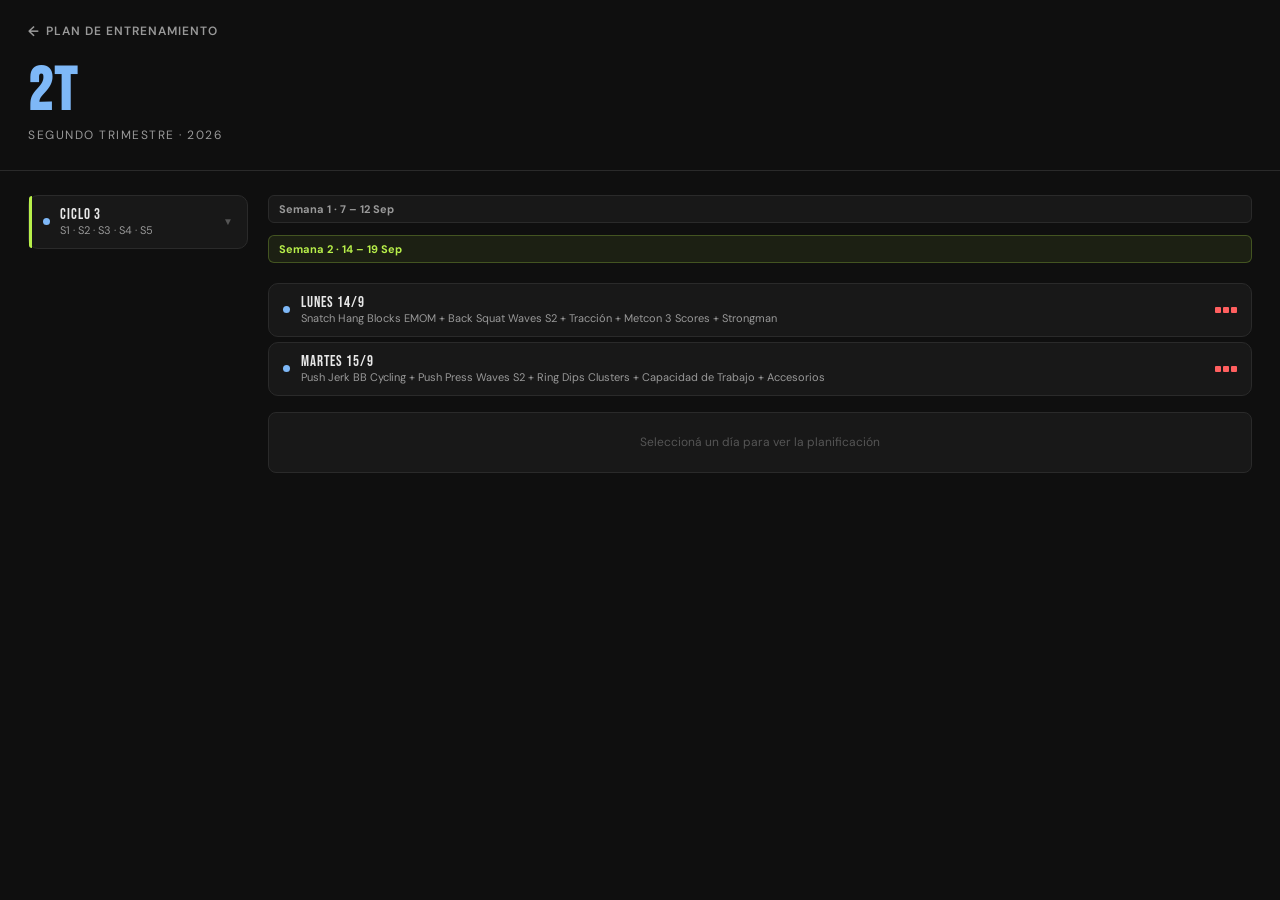
==== 2t.html @ 1996466b "2T C3 S2: Agregar Martes 15/9 — Push Jerk Cycling + Push Press Waves + Ring Dips + Capacidad Co-Auth" ====
<!DOCTYPE html>
<html lang="es">
<head>
<meta charset="UTF-8">
<meta name="viewport" content="width=device-width, initial-scale=1.0, viewport-fit=cover">
<title>2T · Plan de Entrenamiento</title>
<meta name="apple-mobile-web-app-capable" content="yes">
<meta name="apple-mobile-web-app-status-bar-style" content="black-translucent">
<meta name="theme-color" content="#0f0f0f">
<link href="https://fonts.googleapis.com/css2?family=Bebas+Neue&family=DM+Sans:ital,wght@0,300;0,400;0,500;0,600;0,700;1,300&display=swap" rel="stylesheet">
<link rel="stylesheet" href="2t.css">
</head>
<body>

<div class="top-bar">
  <a href="index.html" class="back-btn"><span>←</span> Plan de entrenamiento</a>
</div>

<div class="header">
  <h1>2T</h1>
  <p class="subtitle">Segundo Trimestre · 2026</p>
</div>

<div class="bwp-wrap">
  <div class="bwp-grid">
    <aside class="bwp-sidebar-aside">
      <div id="bwp-mes-list"></div>
    </aside>
    <div>
      <div id="bwp-sem-header" style="display:none; margin-bottom:12px;">
        <div id="bwp-sem-btns" style="display:flex; gap:8px; margin-bottom:16px; flex-wrap:wrap;"></div>
        <div id="bwp-day-btns" style="display:flex; flex-direction:column; gap:5px; margin-bottom:16px;"></div>
        <div id="bwp-day-placeholder" class="bwp-day-placeholder" style="display:block;">Seleccioná un día para ver la planificación</div>
        <div id="bwp-day-content"></div>
      </div>
    </div>
  </div>
</div>

<!-- ═══════════════════════════════════════════════
     SEMANA 1 · 7–11 Julio
     ═══════════════════════════════════════════════ -->

<template id="t-c1s1mar-content">
<div class="plan-header">
  <div class="plan-day-label" style="color:var(--blue)">Martes 7 de Julio · Semana 1</div>
  <div class="plan-title">Jerk · Strict Press · Fuerza Gimnástica · Estructura</div>
  <div class="plan-tags">
    <span class="tag tag-oly">Olímpico</span>
    <span class="tag tag-skills">Gimnástica</span>
    <span class="tag tag-pump">Estructura</span>
  </div>
</div>

<details class="block">
  <summary><span class="block-icon">🔥</span><div><div class="block-title">Calentamiento</div><div class="block-subtitle">Pliometría + 3 Rondas</div></div><span class="block-chevron">▼</span></summary>
  <div class="block-body">
    <div class="sub-label">Pliometría</div>
    <div class="ex-group">
      <div class="ex-item"><div class="ex-bullet"></div><span class="ex-name">Plyo Push-ups a discos (empuje explosivo aterrizando sobre discos)</span><span class="ex-detail">4 series × 4 reps</span></div>
      <div class="ex-item"><div class="ex-bullet"></div><span class="ex-name">Side Slams con medball</span><span class="ex-detail">4 series × 4/4</span></div>
    </div>
    <div class="sub-label">3 Rondas</div>
    <div class="ex-group">
      <div class="ex-item"><div class="ex-bullet"></div><span class="ex-name">Pike Push-ups</span><span class="ex-detail">10 reps</span></div>
      <div class="ex-item"><div class="ex-bullet"></div><span class="ex-name">Hollow Rocks</span><span class="ex-detail">10 reps</span></div>
      <div class="ex-item"><div class="ex-bullet"></div><span class="ex-name">Banded Pull-aparts</span><span class="ex-detail">10 reps</span></div>
      <div class="ex-item"><div class="ex-bullet"></div><span class="ex-name">Tall Jerks + Jerk Dip + Jerk Drive + Push Jerk (1'' pausa recepción)</span><span class="ex-detail">5+5+5+5 · barra vacía</span></div>
    </div>
  </div>
</details>

<details class="skill-block">
  <summary><span class="block-icon">🏋️</span><div><div class="block-title">Fuerza Olímpica · Jerk</div><div class="block-subtitle">6×2 TNG desde rack hasta 70%</div></div><span class="block-chevron">▼</span></summary>
  <div class="block-body">
    <div class="wod-body">
      <strong>Trabajo:</strong> 6 series × 2 reps Touch and Go desde rack, subiendo hasta el 70% 1RM.<br>
      <strong>Nota:</strong> Busca buena recepción (técnica) después de tirar el primero.
    </div>
  </div>
</details>

<details class="block">
  <summary><span class="block-icon">💪</span><div><div class="block-title">Strict Press · Descarga</div><div class="block-subtitle">5@40% · 5@50% · 5@60% · Tempo [2-1-X-1]</div></div><span class="block-chevron">▼</span></summary>
  <div class="block-body">
    <div class="complex-wrap">
      <div class="complex-list">
        <div class="c-item"><span class="c-item-name">5 reps</span><span class="c-item-reps">40%</span></div>
        <div class="c-item"><span class="c-item-name">5 reps</span><span class="c-item-reps">50%</span></div>
        <div class="c-item"><span class="c-item-name">5 reps</span><span class="c-item-reps">60%</span></div>
      </div>
    </div>
    <div class="ex-note">Tempo [2-1-X-1]: pausa de 1'' en clavículas.</div>
  </div>
</details>

<details class="block">
  <summary><span class="block-icon">🤸</span><div><div class="block-title">Fuerza Gimnástica</div><div class="block-subtitle">EMOM 10' · SHSPU + Strict C2B</div></div><span class="block-chevron">▼</span></summary>
  <div class="block-body">
    <div class="ex-group">
      <div class="ex-item"><div class="ex-bullet"></div><span class="ex-name">Minuto Impar — Strict Handstand Push-ups</span><span class="ex-detail">5–8 reps</span></div>
      <div class="ex-item"><div class="ex-bullet"></div><span class="ex-name">Minuto Par — Strict Chest to Bar (o Dominadas estrictas)</span><span class="ex-detail">5–8 reps</span></div>
    </div>
    <div class="ex-note">No buscar el fallo. Dejar siempre 2 reps en el tanque.</div>
  </div>
</details>

<details class="pump-block">
  <summary><span class="block-icon">🏗️</span><div><div class="block-title">Estructura</div><div class="block-subtitle">4 Rondas por calidad</div></div><span class="block-chevron">▼</span></summary>
  <div class="block-body">
    <div class="ex-group">
      <div class="ex-item"><div class="ex-bullet"></div><span class="ex-name">Bulgarian Split Squats</span><span class="ex-detail">12/12 · RIR 2–3</span></div>
      <div class="ex-item"><div class="ex-bullet"></div><span class="ex-name">Lateral Raises (vuelos laterales, DB livianos)</span><span class="ex-detail">15 reps</span></div>
      <div class="ex-item"><div class="ex-bullet"></div><span class="ex-name">Bench Press</span><span class="ex-detail">12 reps · RIR 2–3</span></div>
    </div>
  </div>
</details>
</template>

<template id="t-c1s1mie-content">
<div class="plan-header">
  <div class="plan-day-label" style="color:var(--blue)">Miércoles 8 de Julio · Semana 1</div>
  <div class="plan-title">Squat Clean · Práctica Gimnástica · Metcon 16'</div>
  <div class="plan-tags">
    <span class="tag tag-oly">Olímpico</span>
    <span class="tag tag-skills">Gimnástica</span>
    <span class="tag tag-bwp">WOD</span>
  </div>
</div>

<details class="block">
  <summary><span class="block-icon">🔥</span><div><div class="block-title">Calentamiento</div><div class="block-subtitle">Broad Jumps + 3 Rondas</div></div><span class="block-chevron">▼</span></summary>
  <div class="block-body">
    <div class="sub-label">Pliometría</div>
    <div class="ex-group">
      <div class="ex-item"><div class="ex-bullet"></div><span class="ex-name">Broad Jump to Box Jump (salto en largo → salto a cajón medio/alto)</span><span class="ex-detail">4 series × 3 reps</span></div>
    </div>
    <div class="sub-label">3 Rondas</div>
    <div class="ex-group">
      <div class="ex-item"><div class="ex-bullet"></div><span class="ex-name">Good Mornings con barra</span><span class="ex-detail">10 reps</span></div>
      <div class="ex-item"><div class="ex-bullet"></div><span class="ex-name">Sorenson Hold con disco</span><span class="ex-detail">30''</span></div>
      <div class="ex-item"><div class="ex-bullet"></div><span class="ex-name">Kip Swings en barra</span><span class="ex-detail">10 reps</span></div>
      <div class="ex-item"><div class="ex-bullet"></div><span class="ex-name">Bear Crawl</span><span class="ex-detail">10m</span></div>
      <div class="ex-item"><div class="ex-bullet"></div><span class="ex-name">Muscle Cleans + Hang Power Clean + Front Squat (antes del OLY)</span><span class="ex-detail">5+5+5 · rápidos</span></div>
    </div>
  </div>
</details>

<details class="skill-block">
  <summary><span class="block-icon">🤸</span><div><div class="block-title">Práctica Gimnástica</div><div class="block-subtitle">15 Minutos Libre · HSW / Muscle Ups / C2B</div></div><span class="block-chevron">▼</span></summary>
  <div class="block-body">
    <div class="ex-group">
      <div class="ex-item"><div class="ex-bullet"></div><span class="ex-name">Handstand Walk (con obstáculos, rampa o escalera de discos)</span><span class="ex-detail">3×10m</span></div>
      <div class="ex-item"><div class="ex-bullet"></div><span class="ex-name">Ring Muscle Ups + Toes to Ring + Ring MU</span><span class="ex-detail">3×(5+10+3)</span></div>
      <div class="ex-item"><div class="ex-bullet"></div><span class="ex-name">Bar Muscle Ups + Pull Overs + BMU</span><span class="ex-detail">3×(5+3+3) · alternativa</span></div>
      <div class="ex-item"><div class="ex-bullet"></div><span class="ex-name">Chest to Bar + Toes to Bar + C2B</span><span class="ex-detail">3×(5+10+3) · alternativa</span></div>
    </div>
  </div>
</details>

<details class="skill-block">
  <summary><span class="block-icon">🏋️</span><div><div class="block-title">Fuerza Olímpica · Squat Clean</div><div class="block-subtitle">4×2 Drop and Go hasta 70%</div></div><span class="block-chevron">▼</span></summary>
  <div class="block-body">
    <div class="wod-body">
      <strong>Trabajo:</strong> 4 series × 2 reps drop and go, subiendo hasta el 70% 1RM.<br>
      <strong>Nota:</strong> Foco en el rebote en el fondo de la sentadilla y codos rápidos abajo de la barra.
    </div>
  </div>
</details>

<details class="block">
  <summary><span class="block-icon">💪</span><div><div class="block-title">Fuerza Básica · Superserie</div><div class="block-subtitle">4 Rondas · Curl Nórdicos + Single Leg Deadlift</div></div><span class="block-chevron">▼</span></summary>
  <div class="block-body">
    <div class="ex-group">
      <div class="ex-item"><div class="ex-bullet"></div><span class="ex-name">Curl Nórdicos (excéntrica súper controlada, banda de ayuda opcional)</span><span class="ex-detail">4–6 reps</span></div>
      <div class="ex-item"><div class="ex-bullet"></div><span class="ex-name">Single Leg Deadlift con KBs</span><span class="ex-detail">8/8</span></div>
    </div>
    <div class="ex-note">Descansamos del Deadlift; hay bastante cadena posterior en el WOD.</div>
  </div>
</details>

<details class="wod-block" open>
  <summary><span class="block-icon">🏃</span><div><div class="block-title">Metcon</div><div class="block-subtitle">AMRAP 16' · RPE 7</div></div><span class="block-chevron">▼</span></summary>
  <div class="wod-body">
    <strong>AMRAP 16 Minutos (RPE 7):</strong><br>
    — 400m Run<br>
    — 15 Sandbag Cleans (50/30 kg · o 8 reps con 70/50)<br>
    — 30m Sandbag Carry<br>
    — 20 Toes to Bar<br><br>
    <strong>Nota:</strong> Ritmo sostenido. No deberías necesitar cortes muy prolongados a la intensidad adecuada.
  </div>
</details>
</template>

<template id="t-c1s1jue-content">
<div class="plan-header">
  <div class="plan-day-label" style="color:var(--blue)">Jueves 9 de Julio · Semana 1</div>
  <div class="plan-title">Descanso Total</div>
  <div class="plan-tags">
    <span class="tag" style="background:rgba(245,200,66,.12);color:var(--yellow)">Día de la Independencia 🇦🇷</span>
  </div>
</div>
<div class="note-box note-warn">
  <strong>🇦🇷 Feliz Día de la Independencia Argentina</strong><br><br>
  Descanso total. Si tenés energía podés ir a trotar en Zona 2 unos 30–40 minutos después del locro.<br><br>
  <strong>Consejo del coach:</strong> Descansá, porque se viene fuerte.
</div>
</template>

<template id="t-c1s1vie-content">
<div class="plan-header">
  <div class="plan-day-label" style="color:var(--blue)">Viernes 10 de Julio · Semana 1</div>
  <div class="plan-title">Snatch Complex · Front Squat · Fuerza Gimnástica · 2 Metcons</div>
  <div class="plan-tags">
    <span class="tag tag-oly">Olímpico</span>
    <span class="tag tag-skills">Gimnástica</span>
    <span class="tag tag-bwp">WOD</span>
  </div>
</div>

<details class="block">
  <summary><span class="block-icon">🔥</span><div><div class="block-title">Calentamiento</div><div class="block-subtitle">Lateral Hurdle Hops + 3 Rondas + Activación Oly</div></div><span class="block-chevron">▼</span></summary>
  <div class="block-body">
    <div class="sub-label">Pliometría</div>
    <div class="ex-group">
      <div class="ex-item"><div class="ex-bullet"></div><span class="ex-name">Lateral Hurdle Hops (saltos laterales sobre valla altura rodilla)</span><span class="ex-detail">4 series × 10 reps</span></div>
    </div>
    <div class="sub-label">3 Rondas</div>
    <div class="ex-group">
      <div class="ex-item"><div class="ex-bullet"></div><span class="ex-name">Front Squats barra vacía (pausa abajo)</span><span class="ex-detail">10 reps</span></div>
      <div class="ex-item"><div class="ex-bullet"></div><span class="ex-name">V-Ups desde hollow</span><span class="ex-detail">10 reps</span></div>
      <div class="ex-item"><div class="ex-bullet"></div><span class="ex-name">Scapular Push-ups</span><span class="ex-detail">10 reps</span></div>
      <div class="ex-item"><div class="ex-bullet"></div><span class="ex-name">Toes to Bar Estrictos</span><span class="ex-detail">8 reps</span></div>
      <div class="ex-item"><div class="ex-bullet"></div><span class="ex-name">GHD Back Extension</span><span class="ex-detail">10 reps</span></div>
    </div>
    <div class="sub-label">Activación Olímpica (×3)</div>
    <div class="ex-group">
      <div class="ex-item"><div class="ex-bullet"></div><span class="ex-name">Snatch High Pulls + Snatch Balance + OHS + Snatch</span><span class="ex-detail">5+5+5+5</span></div>
    </div>
  </div>
</details>

<details class="skill-block">
  <summary><span class="block-icon">🏋️</span><div><div class="block-title">Fuerza Olímpica · Snatch Complex</div><div class="block-subtitle">5×(1 HPS + 1 OHS) hasta 70% Snatch</div></div><span class="block-chevron">▼</span></summary>
  <div class="block-body">
    <div class="wod-body">
      <strong>Trabajo:</strong> 5 series × (1 Hang Power Snatch + 1 Overhead Squat), subiendo hasta el 70% 1RM de Snatch.
    </div>
  </div>
</details>

<details class="block">
  <summary><span class="block-icon">💪</span><div><div class="block-title">Front Squat · Descarga</div><div class="block-subtitle">5@40% · 5@50% · 5@60% · Tempo [2-1-X-1]</div></div><span class="block-chevron">▼</span></summary>
  <div class="block-body">
    <div class="complex-wrap">
      <div class="complex-list">
        <div class="c-item"><span class="c-item-name">5 reps</span><span class="c-item-reps">40%</span></div>
        <div class="c-item"><span class="c-item-name">5 reps</span><span class="c-item-reps">50%</span></div>
        <div class="c-item"><span class="c-item-name">5 reps</span><span class="c-item-reps">60%</span></div>
      </div>
    </div>
    <div class="ex-note">Tempo [2-1-X-1]: pausa de 1'', subir rápido.</div>
  </div>
</details>

<details class="skill-block">
  <summary><span class="block-icon">🤸</span><div><div class="block-title">Fuerza Gimnástica Mixta</div><div class="block-subtitle">4 Rondas · Pistols + WFHSPU + Dominadas Supinas</div></div><span class="block-chevron">▼</span></summary>
  <div class="block-body">
    <div class="ex-group">
      <div class="ex-item"><div class="ex-bullet"></div><span class="ex-name">Pistols alternados</span><span class="ex-detail">10/10</span></div>
      <div class="ex-item"><div class="ex-bullet"></div><span class="ex-name">Strict Wall Facing HSPU (perfectas, desde Medialuna)</span><span class="ex-detail">10 reps</span></div>
      <div class="ex-item"><div class="ex-bullet"></div><span class="ex-name">Dominadas Estrictas Supinas</span><span class="ex-detail">5 reps</span></div>
    </div>
    <div class="ex-note">Descanso 1–2 minutos entre series.</div>
  </div>
</details>

<details class="wod-block" open>
  <summary><span class="block-icon">🔥</span><div><div class="block-title">Metcon</div><div class="block-subtitle">4 Rondas · AMRAP 3' + 90'' descanso</div></div><span class="block-chevron">▼</span></summary>
  <div class="wod-body">
    <strong>4 Rondas de AMRAP 3':</strong><br>
    — 20/16 Cal Assault Bike<br>
    — 10 Thrusters (40/25 o 30/20 kg)<br>
    — 5 Shuttle Runs (2×7.5m)<br>
    — Max Rep Burpee Bar Facing<br><br>
    Descanso 90'' entre rondas.<br><br>
    <strong>Nota:</strong> Foco en mantener Burpees por encima de 10–12 reps por ronda. Ritmo constante.
  </div>
</details>
</template>

<template id="t-c1s1sab-content">
<div class="plan-header">
  <div class="plan-day-label" style="color:var(--blue)">Sábado 11 de Julio · Semana 1</div>
  <div class="plan-title">Mash Competitivo · 3 Metcons</div>
  <div class="plan-tags">
    <span class="tag tag-bwp">WOD</span>
  </div>
</div>

<details class="block">
  <summary><span class="block-icon">🔥</span><div><div class="block-title">Calentamiento</div><div class="block-subtitle">Medball Slams + 3 Rondas</div></div><span class="block-chevron">▼</span></summary>
  <div class="block-body">
    <div class="sub-label">Pliometría</div>
    <div class="ex-group">
      <div class="ex-item"><div class="ex-bullet"></div><span class="ex-name">Medball Slams (contra el piso, máxima velocidad)</span><span class="ex-detail">3 series × 5 reps</span></div>
    </div>
    <div class="sub-label">3 Rondas a ritmo vivo</div>
    <div class="ex-group">
      <div class="ex-item"><div class="ex-bullet"></div><span class="ex-name">Wall Balls · Ring Rows · Air Squats · Sit-ups · Double Unders</span><span class="ex-detail">10 c/u</span></div>
    </div>
    <div class="ex-note">Los pesos de los metcons son intencionalmente livianos.</div>
  </div>
</details>

<details class="wod-block" open>
  <summary><span class="block-icon">🔥</span><div><div class="block-title">Metcon 1</div><div class="block-subtitle">TC 10' · Power Cleans + DU + Suicidas</div></div><span class="block-chevron">▼</span></summary>
  <div class="wod-body">
    <strong>Individual — 5 Rondas:</strong> 10 Power Cleans (40/25 kg) + 30 DU + 1 Suicida (5-10-15m)<br>
    <strong>Duplas (Relevo 1:1):</strong> 8 Rondas totales.<br>
    <strong>Tríos/Cuartetos (Sincro ×2):</strong> 5 Rondas: 10 Power Cleans sync + 30 DU sync.
  </div>
</details>

<div class="note-box" style="text-align:center">— 10 Minutos de Descanso —</div>

<details class="wod-block" open>
  <summary><span class="block-icon">🔥</span><div><div class="block-title">Metcon 2</div><div class="block-subtitle">TC 10' · AMRAP · TTB + BJO + KB Snatch + Box Step</div></div><span class="block-chevron">▼</span></summary>
  <div class="wod-body">
    <strong>Individual — AMRAP 10':</strong> 12 TTB + 12 Box Jump Overs + 12 Dual KB Hang Snatch (2×16/12 kg) + 12 KB Box Step Over<br>
    <strong>Duplas (Sync TTB + Dual KB Snatch):</strong> AMRAP 10'.<br>
    <strong>Tríos/Cuartetos (I Go/You Go sync ×2):</strong> mientras 2 descansan, 2 trabajan. Tríos: 2 trabajan, 1 descansa.
  </div>
</details>

<div class="note-box" style="text-align:center">— 10 Minutos de Descanso Activo —</div>

<details class="wod-block" open>
  <summary><span class="block-icon">🔥</span><div><div class="block-title">Metcon 3</div><div class="block-subtitle">TC 10' · 21-15-9 · Row + Bar-Facing Burpees</div></div><span class="block-chevron">▼</span></summary>
  <div class="wod-body">
    <strong>Individual — 21-15-9:</strong> Calorie Row + Bar-Facing Burpees.<br>
    <strong>Duplas (Sync):</strong> 21-15-9 Cal Row (repartidas) + Burpees sync.<br>
    <strong>Tríos:</strong> AMRAP 10': 2 reman, el tercero hace 15 Burpees Line Facing + 7.5m OH Walking Lunges (2×KB 16/12) sync. Cambian al terminar.<br>
    <strong>Cuartetos:</strong> AMRAP 10': 2 reman / 2 hacen BFB + Lunges sync.
  </div>
</details>
</template>

<!-- ═══════════════════════════════════════════════
     SEMANA 2 · 14–19 Julio
     ═══════════════════════════════════════════════ -->

<template id="t-c1s2lun-content">
<div class="plan-header">
  <div class="plan-day-label" style="color:var(--blue)">Lunes 13 de Julio · Semana 2</div>
  <div class="plan-title">Snatch Complex · Back Squat · 2 WODs</div>
  <div class="plan-tags">
    <span class="tag tag-oly">Olímpico</span>
    <span class="tag tag-skills">Gimnástica</span>
    <span class="tag tag-bwp">WOD</span>
  </div>
</div>

<div class="note-box">
  <strong>Nota de la semana:</strong> Mismo esquema de fuerza, sumamos 2.5kg al RM. Complexes más extensos con cargas relativamente bajas (irán aumentando). Esta semana: 2 días de habilidad gimnástica en Sesión 1 (frescos y descansados). Los aeróbicos de Martes y Jueves se alternan. Volumen total +5%.
</div>

<p class="ses-label">Sesión 1</p>

<details class="block">
  <summary><span class="block-icon">🔥</span><div><div class="block-title">Calentamiento</div><div class="block-subtitle">Multisaltos + 3 Rondas</div></div><span class="block-chevron">▼</span></summary>
  <div class="block-body">
    <div class="sub-label">Pliometría (Activación)</div>
    <div class="ex-group">
      <div class="ex-item"><div class="ex-bullet"></div><span class="ex-name">Multisaltos a vallas (bien pliométricos, vallas muy bajas · mitad de tibia)</span><span class="ex-detail">3 series × 10m</span></div>
    </div>
    <div class="sub-label">3 Rondas</div>
    <div class="ex-group">
      <div class="ex-item"><div class="ex-bullet"></div><span class="ex-name">Overhead Squats con banda (1'' pausa abajo)</span><span class="ex-detail">10 reps</span></div>
      <div class="ex-item"><div class="ex-bullet"></div><span class="ex-name">Scapular Pull-ups (2'' arriba)</span><span class="ex-detail">10 reps</span></div>
      <div class="ex-item"><div class="ex-bullet"></div><span class="ex-name">Cossack Squats</span><span class="ex-detail">10 reps</span></div>
      <div class="ex-item"><div class="ex-bullet"></div><span class="ex-name">Snatch Balance + OHS + Hang Muscle Snatch + Hang Squat Snatch</span><span class="ex-detail">5+5+5+5</span></div>
    </div>
  </div>
</details>

<details class="skill-block">
  <summary><span class="block-icon">🏋️</span><div><div class="block-title">Fuerza Olímpica · Snatch Complex</div><div class="block-subtitle">Snatch Pull + Squat Snatch + HSS + OHS · 2×70/75/80%</div></div><span class="block-chevron">▼</span></summary>
  <div class="block-body">
    <div class="wod-body"><strong>Complex:</strong> 1 Snatch Pull + 1 Squat Snatch + 1 Hang Squat Snatch + 1 OHS. Soltar la barra luego del Snatch Pull.</div>
    <div class="complex-wrap">
      <div class="complex-list">
        <div class="c-item"><span class="c-item-name">2 series</span><span class="c-item-reps">70%</span></div>
        <div class="c-item"><span class="c-item-name">2 series</span><span class="c-item-reps">75%</span></div>
        <div class="c-item"><span class="c-item-name">2 series</span><span class="c-item-reps">80%</span></div>
      </div>
    </div>
  </div>
</details>

<details class="block">
  <summary><span class="block-icon">💪</span><div><div class="block-title">Back Squat · Semana 1b</div><div class="block-subtitle">5@65% · 5@75% · 5+@85% · +2.5kg al RM</div></div><span class="block-chevron">▼</span></summary>
  <div class="block-body">
    <div class="complex-wrap">
      <div class="complex-list">
        <div class="c-item"><span class="c-item-name">5 reps</span><span class="c-item-reps">65%</span></div>
        <div class="c-item"><span class="c-item-name">5 reps</span><span class="c-item-reps">75%</span></div>
        <div class="c-item"><span class="c-item-name">5+ reps (AMRAP técnico)</span><span class="c-item-reps">85%</span></div>
      </div>
    </div>
    <div class="ex-note">Sumá 2–2.5kg al RM del cual estabas calculando.</div>
  </div>
</details>

<details class="block">
  <summary><span class="block-icon">🤸</span><div><div class="block-title">Fuerza Gimnástica</div><div class="block-subtitle">EMOM 8' · Weighted Pull-ups + Ring Row</div></div><span class="block-chevron">▼</span></summary>
  <div class="block-body">
    <div class="ex-group">
      <div class="ex-item"><div class="ex-bullet"></div><span class="ex-name">Minuto Impar — Weighted Pull-ups (lastre pesado)</span><span class="ex-detail">3–5 reps · RIR 1–2</span></div>
      <div class="ex-item"><div class="ex-bullet"></div><span class="ex-name">Minuto Par — Ring Row con pies elevados</span><span class="ex-detail">10–15 reps · RIR 1–2</span></div>
    </div>
  </div>
</details>

<p class="ses-label">Sesión 2</p>

<details class="wod-block" open>
  <summary><span class="block-icon">🔥</span><div><div class="block-title">Metcon</div><div class="block-subtitle">AMRAP 8' (chaleco) + 4' descanso + AMRAP 8'</div></div><span class="block-chevron">▼</span></summary>
  <div class="wod-body">
    <strong>AMRAP 8' — con chaleco (11/7 kg) o medball:</strong><br>
    — 300m Run<br>
    — 15 Power Snatches (45/30 kg · sin chaleco: +7.5kg)<br>
    — 20 Air Squats + 20 Lunges hacia atrás (sin chaleco: con corebag)<br><br>
    <strong>— Descanso estricto 4 Minutos —</strong><br><br>
    <strong>AMRAP 8' — sin chaleco:</strong><br>
    — 20m Sled Pull (160/130 · 130/100 kg) <em>o 2 Rope Climbs si no hay Sled</em><br>
    — 15 Cal Echo Bike<br>
    — 12 Burpees a target (15cm sobre extensión total con brazos arriba)
  </div>
</details>
</template>

<template id="t-c1s2mar-content">
<div class="plan-header">
  <div class="plan-day-label" style="color:var(--blue)">Martes 14 de Julio · Semana 2</div>
  <div class="plan-title">Push Jerk · Strict Press · HSPU Skill · Fartlek 40'</div>
  <div class="plan-tags">
    <span class="tag tag-oly">Olímpico</span>
    <span class="tag tag-skills">Gimnástica</span>
    <span class="tag tag-endurance">Endurance</span>
  </div>
</div>

<p class="ses-label">Sesión 1</p>

<details class="block">
  <summary><span class="block-icon">🔥</span><div><div class="block-title">Calentamiento</div><div class="block-subtitle">Drop Jumps + 3 Rondas</div></div><span class="block-chevron">▼</span></summary>
  <div class="block-body">
    <div class="sub-label">Pliometría</div>
    <div class="ex-group">
      <div class="ex-item"><div class="ex-bullet"></div><span class="ex-name">Drop Jumps a cajón bajo/medio</span><span class="ex-detail">4 series × 5 reps</span></div>
    </div>
    <div class="sub-label">3 Rondas</div>
    <div class="ex-group">
      <div class="ex-item"><div class="ex-bullet"></div><span class="ex-name">Bottoms-up Z-Press con KBs (sentados, piernas en V o extendidas)</span><span class="ex-detail">10/10</span></div>
      <div class="ex-item"><div class="ex-bullet"></div><span class="ex-name">Wall Walks hasta 45° (2'' pausa)</span><span class="ex-detail">3 reps</span></div>
      <div class="ex-item"><div class="ex-bullet"></div><span class="ex-name">Hollow Rocks con disco</span><span class="ex-detail">20 reps</span></div>
      <div class="ex-item"><div class="ex-bullet"></div><span class="ex-name">Vertical libre o intento contra pared</span><span class="ex-detail">10''</span></div>
    </div>
  </div>
</details>

<details class="skill-block">
  <summary><span class="block-icon">🤸</span><div><div class="block-title">Habilidad Gimnástica · EMOM 8'</div><div class="block-subtitle">Shoulder Taps · Free HSPU · HSW AFAP</div></div><span class="block-chevron">▼</span></summary>
  <div class="block-body">
    <div class="ex-group">
      <div class="ex-item"><div class="ex-bullet"></div><span class="ex-name">A — Max Shoulder Taps (vertical libre o contra pared)</span><span class="ex-detail">20''</span></div>
      <div class="ex-item"><div class="ex-bullet"></div><span class="ex-name">B — Max Free HSPU (llegar a HSW de 2m al abmat)</span><span class="ex-detail">20''</span></div>
      <div class="ex-item"><div class="ex-bullet"></div><span class="ex-name">C — Max metros HSW AFAP</span><span class="ex-detail">45''</span></div>
      <div class="ex-item"><div class="ex-bullet"></div><span class="ex-name">D — Rest</span><span class="ex-detail">—</span></div>
    </div>
  </div>
</details>

<details class="skill-block">
  <summary><span class="block-icon">🏋️</span><div><div class="block-title">Fuerza Olímpica · Push Jerk Cycling</div><div class="block-subtitle">EMOM 8' · Touch and Go</div></div><span class="block-chevron">▼</span></summary>
  <div class="block-body">
    <div class="ex-group">
      <div class="ex-item"><div class="ex-bullet"></div><span class="ex-name">Minutos 1–3: Push Jerks TNG</span><span class="ex-detail">4 reps · 40–60%</span></div>
      <div class="ex-item"><div class="ex-bullet"></div><span class="ex-name">Minutos 4–6: Push Jerks TNG</span><span class="ex-detail">3 reps · 65–75%</span></div>
      <div class="ex-item"><div class="ex-bullet"></div><span class="ex-name">Minuto 8: Push Jerks TNG</span><span class="ex-detail">2–3 reps · 80–85%</span></div>
    </div>
  </div>
</details>

<details class="block">
  <summary><span class="block-icon">💪</span><div><div class="block-title">Strict Press · Semana 1</div><div class="block-subtitle">5@65% · 5@75% · 5+@85% · +2.5kg al RM</div></div><span class="block-chevron">▼</span></summary>
  <div class="block-body">
    <div class="complex-wrap">
      <div class="complex-list">
        <div class="c-item"><span class="c-item-name">5 reps</span><span class="c-item-reps">65%</span></div>
        <div class="c-item"><span class="c-item-name">5 reps</span><span class="c-item-reps">75%</span></div>
        <div class="c-item"><span class="c-item-name">5+ reps (AMRAP técnico)</span><span class="c-item-reps">85%</span></div>
      </div>
    </div>
    <div class="ex-note">Recordá sumar 2–2.5kg al RM del cual estabas calculando.</div>
  </div>
</details>

<details class="block">
  <summary><span class="block-icon">🤸</span><div><div class="block-title">Fuerza Gimnástica</div><div class="block-subtitle">EMOM 10' · Strict Ring Dips + SHSPU</div></div><span class="block-chevron">▼</span></summary>
  <div class="block-body">
    <div class="ex-group">
      <div class="ex-item"><div class="ex-bullet"></div><span class="ex-name">Minuto Impar — Strict Ring Dips con lastre</span><span class="ex-detail">3–5 reps · RIR 2</span></div>
      <div class="ex-item"><div class="ex-bullet"></div><span class="ex-name">Minuto Par — Strict HSPU sin déficit</span><span class="ex-detail">6–12 reps</span></div>
    </div>
  </div>
</details>

<p class="ses-label">Sesión 2</p>

<details class="wod-block" open>
  <summary><span class="block-icon">🏃</span><div><div class="block-title">Capacidad Aeróbica · Fartlek</div><div class="block-subtitle">40 Minutos · Running o Rowing</div></div><span class="block-chevron">▼</span></summary>
  <div class="wod-body">
    <strong>40 Minutos continuos</strong> (permitido dividir en 15'+15' manteniendo la estructura):<br><br>
    — 5' Calentamiento suave<br>
    — 30' Fartlek: <strong>2' a ritmo 10K (RPE 7) / 1' trote regenerativo (RPE 4)</strong><br>
    — 5' Vuelta a la calma
  </div>
</details>
</template>

<template id="t-c1s2mie-content">
<div class="plan-header">
  <div class="plan-day-label" style="color:var(--blue)">Miércoles 15 de Julio · Semana 2</div>
  <div class="plan-title">Power Clean · Deadlift · AMRAP 20' · Strongman</div>
  <div class="plan-tags">
    <span class="tag tag-oly">Olímpico</span>
    <span class="tag tag-bwp">WOD</span>
  </div>
</div>

<p class="ses-label">Sesión 1</p>

<details class="block">
  <summary><span class="block-icon">🔥</span><div><div class="block-title">Calentamiento</div><div class="block-subtitle">Skater Jumps + 3 Rondas</div></div><span class="block-chevron">▼</span></summary>
  <div class="block-body">
    <div class="sub-label">Pliometría</div>
    <div class="ex-group">
      <div class="ex-item"><div class="ex-bullet"></div><span class="ex-name">Skater Jumps laterales con pelota</span><span class="ex-detail">4 series × 5/5</span></div>
    </div>
    <div class="sub-label">3 Rondas</div>
    <div class="ex-group">
      <div class="ex-item"><div class="ex-bullet"></div><span class="ex-name">Banded Good Mornings</span><span class="ex-detail">15 reps</span></div>
      <div class="ex-item"><div class="ex-bullet"></div><span class="ex-name">Sorenson Hold</span><span class="ex-detail">30''</span></div>
      <div class="ex-item"><div class="ex-bullet"></div><span class="ex-name">V-Ups + Tuck Ups + Hollow Rocks + Arch Hollow Rocks</span><span class="ex-detail">10+5+5+10</span></div>
      <div class="ex-item"><div class="ex-bullet"></div><span class="ex-name">Inchworms con push-up</span><span class="ex-detail">5 reps</span></div>
      <div class="ex-item"><div class="ex-bullet"></div><span class="ex-name">Hang Muscle Clean + Front Squat + Hang Power Clean + Clean</span><span class="ex-detail">5+5+5+5</span></div>
    </div>
  </div>
</details>

<details class="skill-block">
  <summary><span class="block-icon">🏋️</span><div><div class="block-title">Fuerza Olímpica · Power Clean Cycling</div><div class="block-subtitle">EMOM 8' · Touch and Go</div></div><span class="block-chevron">▼</span></summary>
  <div class="block-body">
    <div class="ex-group">
      <div class="ex-item"><div class="ex-bullet"></div><span class="ex-name">Minutos 1–3: Power Clean TNG</span><span class="ex-detail">4 reps · 40–60%</span></div>
      <div class="ex-item"><div class="ex-bullet"></div><span class="ex-name">Minutos 4–6: Power Clean TNG</span><span class="ex-detail">3 reps · 65–75%</span></div>
      <div class="ex-item"><div class="ex-bullet"></div><span class="ex-name">Minuto 8: Power Clean TNG</span><span class="ex-detail">2–3 reps · 80–85%</span></div>
    </div>
    <div class="ex-note">PROHIBIDO abrir mucho las piernas y doblar la espalda.</div>
  </div>
</details>

<details class="block">
  <summary><span class="block-icon">💪</span><div><div class="block-title">Deadlift · Semana 1</div><div class="block-subtitle">5@65% · 5@75% · 5+@85% · +2.5kg al RM</div></div><span class="block-chevron">▼</span></summary>
  <div class="block-body">
    <div class="complex-wrap">
      <div class="complex-list">
        <div class="c-item"><span class="c-item-name">5 reps</span><span class="c-item-reps">65%</span></div>
        <div class="c-item"><span class="c-item-name">5 reps</span><span class="c-item-reps">75%</span></div>
        <div class="c-item"><span class="c-item-name">5+ reps (AMRAP técnico)</span><span class="c-item-reps">85%</span></div>
      </div>
    </div>
    <div class="ex-note">Subí 2–2.5kg al total.</div>
  </div>
</details>

<details class="wod-block" open>
  <summary><span class="block-icon">🔥</span><div><div class="block-title">Metcon</div><div class="block-subtitle">AMRAP 20' · DU + Wall Ball + BBJO + Ring MU</div></div><span class="block-chevron">▼</span></summary>
  <div class="wod-body">
    <strong>AMRAP 20 Minutos:</strong><br>
    — 75 Double Unders<br>
    — 25 Wall Ball Shots (12/9 kg)<br>
    — 15 Burpee Box Jump Overs<br>
    — 10 Ring Muscle Ups / 15 Bar Muscle Ups<br>
    — 6 Shuttle Runs (2×10m)<br><br>
    <strong>Nota:</strong> Por cada ronda completa, realizar 3 reps más de Shuttle Runs.
  </div>
</details>

<p class="ses-label">Sesión 2</p>

<details class="block">
  <summary><span class="block-icon">🤸</span><div><div class="block-title">Fuerza Gimnástica</div><div class="block-subtitle">EMOM 10' · Legless Rope Climbs + Strict TTB</div></div><span class="block-chevron">▼</span></summary>
  <div class="block-body">
    <div class="ex-group">
      <div class="ex-item"><div class="ex-bullet"></div><span class="ex-name">Minuto Impar — Strict Legless Rope Climbs</span><span class="ex-detail">1–2 reps</span></div>
      <div class="ex-item"><div class="ex-bullet"></div><span class="ex-name">Minuto Par — Strict Toes to Bar</span><span class="ex-detail">10–15 reps</span></div>
    </div>
  </div>
</details>

<details class="block">
  <summary><span class="block-icon">🏗️</span><div><div class="block-title">Strongman</div><div class="block-subtitle">4 Rondas · Descanso 1:1</div></div><span class="block-chevron">▼</span></summary>
  <div class="block-body">
    <div class="ex-group">
      <div class="ex-item"><div class="ex-bullet"></div><span class="ex-name">Sled Push</span><span class="ex-detail">20m · 175/150 (160/130) kg</span></div>
      <div class="ex-item"><div class="ex-bullet"></div><span class="ex-name">Farmer's Carry (tiradas de 10m UBK)</span><span class="ex-detail">40m · máx peso</span></div>
      <div class="ex-item"><div class="ex-bullet"></div><span class="ex-name">Sandbag Carry</span><span class="ex-detail">40m · 70/50 (50/30) kg</span></div>
    </div>
  </div>
</details>
</template>

<template id="t-c1s2jue-content">
<div class="plan-header">
  <div class="plan-day-label" style="color:var(--blue)">Jueves 16 de Julio · Semana 2</div>
  <div class="plan-title">Zona 2 · 45' Running</div>
  <div class="plan-tags">
    <span class="tag tag-endurance">Endurance</span>
  </div>
</div>
<details class="wod-block" open>
  <summary><span class="block-icon">🏃</span><div><div class="block-title">Capacidad Aeróbica · Zona 2</div><div class="block-subtitle">45 Minutos · RPE 5–6 · Running obligatorio</div></div><span class="block-chevron">▼</span></summary>
  <div class="wod-body">
    <strong>45 Minutos continuos de Running.</strong><br><br>
    Mantené el ritmo para poder hablar libremente mientras corrés. Si eso implica caminar muy rápido, podés hacerlo.
  </div>
</details>
</template>

<template id="t-c1s2vie-content">
<div class="plan-header">
  <div class="plan-day-label" style="color:var(--blue)">Viernes 17 de Julio · Semana 2</div>
  <div class="plan-title">Clean Complex · Front Squat · 2 Metcons · Estructura</div>
  <div class="plan-tags">
    <span class="tag tag-oly">Olímpico</span>
    <span class="tag tag-skills">Gimnástica</span>
    <span class="tag tag-bwp">WOD</span>
    <span class="tag tag-pump">Estructura</span>
  </div>
</div>

<p class="ses-label">Sesión 1</p>

<details class="block">
  <summary><span class="block-icon">🔥</span><div><div class="block-title">Calentamiento</div><div class="block-subtitle">Lateral Hurdle Hops + 3 Rondas</div></div><span class="block-chevron">▼</span></summary>
  <div class="block-body">
    <div class="sub-label">Pliometría</div>
    <div class="ex-group">
      <div class="ex-item"><div class="ex-bullet"></div><span class="ex-name">Lateral Hurdle Hops (altura rodilla)</span><span class="ex-detail">3 series × 6/6</span></div>
    </div>
    <div class="sub-label">3 Rondas</div>
    <div class="ex-group">
      <div class="ex-item"><div class="ex-bullet"></div><span class="ex-name">Elevaciones de codo en front rack con barra</span><span class="ex-detail">10/10</span></div>
      <div class="ex-item"><div class="ex-bullet"></div><span class="ex-name">Jefferson Curls con Rotaciones</span><span class="ex-detail">5 reps</span></div>
      <div class="ex-item"><div class="ex-bullet"></div><span class="ex-name">Kang Squats con barra</span><span class="ex-detail">10 reps</span></div>
      <div class="ex-item"><div class="ex-bullet"></div><span class="ex-name">Hang Muscle Clean + Front Squat</span><span class="ex-detail">10 reps</span></div>
      <div class="ex-item"><div class="ex-bullet"></div><span class="ex-name">Cal Ski</span><span class="ex-detail">8 cals</span></div>
    </div>
  </div>
</details>

<details class="skill-block">
  <summary><span class="block-icon">🏋️</span><div><div class="block-title">Fuerza Olímpica · Clean Complex</div><div class="block-subtitle">Clean Pull + Squat Clean + HPC + FS · 2×70/75/80%</div></div><span class="block-chevron">▼</span></summary>
  <div class="block-body">
    <div class="wod-body"><strong>Complex:</strong> 1 Clean Pull + 1 Squat Clean + 1 Hang Power Clean + 1 Front Squat. Soltar la barra luego del Pull.</div>
    <div class="complex-wrap">
      <div class="complex-list">
        <div class="c-item"><span class="c-item-name">2 series</span><span class="c-item-reps">70%</span></div>
        <div class="c-item"><span class="c-item-name">2 series</span><span class="c-item-reps">75%</span></div>
        <div class="c-item"><span class="c-item-name">2 series</span><span class="c-item-reps">80%</span></div>
      </div>
    </div>
  </div>
</details>

<details class="block">
  <summary><span class="block-icon">💪</span><div><div class="block-title">Front Squat · Semana 1</div><div class="block-subtitle">5@65% · 5@75% · 5+@85% · +2.5kg al RM</div></div><span class="block-chevron">▼</span></summary>
  <div class="block-body">
    <div class="complex-wrap">
      <div class="complex-list">
        <div class="c-item"><span class="c-item-name">5 reps</span><span class="c-item-reps">65%</span></div>
        <div class="c-item"><span class="c-item-name">5 reps</span><span class="c-item-reps">75%</span></div>
        <div class="c-item"><span class="c-item-name">5+ reps (AMRAP técnico)</span><span class="c-item-reps">85%</span></div>
      </div>
    </div>
  </div>
</details>

<details class="wod-block" open>
  <summary><span class="block-icon">🔥</span><div><div class="block-title">Metcon 1 · Sprint</div><div class="block-subtitle">TC 7' · 21-15-9 HSPU + Hang Power Clean</div></div><span class="block-chevron">▼</span></summary>
  <div class="wod-body">
    <strong>21-15-9 (TC 7'):</strong><br>
    — Handstand Push-ups (paralelas, kipping, abmat + disco 10–15 kg)<br>
    — Hang Power Clean (63/45 · 55/39 kg)<br><br>
    Descanso estricto 10 minutos.
  </div>
</details>

<details class="wod-block" open>
  <summary><span class="block-icon">🔥</span><div><div class="block-title">Metcon 2</div><div class="block-subtitle">AMRAP 8' · Echo Bike + Squat Clean + Pull-ups</div></div><span class="block-chevron">▼</span></summary>
  <div class="wod-body">
    <strong>AMRAP 8 Minutos:</strong><br>
    — 20/16 Cal Echo Bike<br>
    — 10 Squat Clean Drop and Go (63/45 · 55/39 kg · obligatorio)<br>
    — 30 Pull-ups
  </div>
</details>

<p class="ses-label">Sesión 2</p>

<details class="skill-block">
  <summary><span class="block-icon">🤸</span><div><div class="block-title">Fuerza Gimnástica</div><div class="block-subtitle">EMOM 9' · Weighted Pistols + Pistols + Dips</div></div><span class="block-chevron">▼</span></summary>
  <div class="block-body">
    <div class="ex-group">
      <div class="ex-item"><div class="ex-bullet"></div><span class="ex-name">Minuto 1 — Weighted Pistols (KB pesada)</span><span class="ex-detail">6–8 reps · RIR 3</span></div>
      <div class="ex-item"><div class="ex-bullet"></div><span class="ex-name">Minuto 2 — Pistols libres (rápidos, bodyweight)</span><span class="ex-detail">8–12 reps</span></div>
      <div class="ex-item"><div class="ex-bullet"></div><span class="ex-name">Minuto 3 — Dips en paralelas</span><span class="ex-detail">10 reps</span></div>
    </div>
  </div>
</details>

<details class="pump-block">
  <summary><span class="block-icon">🏗️</span><div><div class="block-title">Estructura</div><div class="block-subtitle">3 Rondas</div></div><span class="block-chevron">▼</span></summary>
  <div class="block-body">
    <div class="ex-group">
      <div class="ex-item"><div class="ex-bullet"></div><span class="ex-name">Búlgaras con barra</span><span class="ex-detail">10/10 · RIR 2</span></div>
      <div class="ex-item"><div class="ex-bullet"></div><span class="ex-name">Cruces en polea para pecho</span><span class="ex-detail">12 reps · RIR 2</span></div>
      <div class="ex-item"><div class="ex-bullet"></div><span class="ex-name">Vuelos combinados con mancuernas</span><span class="ex-detail">12 reps · RIR 2</span></div>
    </div>
  </div>
</details>
</template>

<template id="t-c1s2sab-content">
<div class="plan-header">
  <div class="plan-day-label" style="color:var(--blue)">Sábado 18 de Julio · Semana 2</div>
  <div class="plan-title">Bench Press · OHS · 3 Eventos Competitivos</div>
  <div class="plan-tags">
    <span class="tag tag-skills">Skills</span>
    <span class="tag tag-bwp">WOD</span>
  </div>
</div>

<details class="block">
  <summary><span class="block-icon">🔥</span><div><div class="block-title">Calentamiento</div><div class="block-subtitle">Depth Drops + 3 Rondas</div></div><span class="block-chevron">▼</span></summary>
  <div class="block-body">
    <div class="sub-label">Pliometría</div>
    <div class="ex-group">
      <div class="ex-item"><div class="ex-bullet"></div><span class="ex-name">Depth Drops (caída de cajón, amortiguación) + 10 Multisaltos valla altura rodilla</span><span class="ex-detail">3 series · descanso 90''</span></div>
    </div>
    <div class="sub-label">3 Rondas</div>
    <div class="ex-group">
      <div class="ex-item"><div class="ex-bullet"></div><span class="ex-name">Overhead Squats con disco</span><span class="ex-detail">10 reps</span></div>
      <div class="ex-item"><div class="ex-bullet"></div><span class="ex-name">DB Floor Press en puente de glúteos (contralateral)</span><span class="ex-detail">10/10</span></div>
      <div class="ex-item"><div class="ex-bullet"></div><span class="ex-name">Toes to Bar Strict</span><span class="ex-detail">10 reps</span></div>
      <div class="ex-item"><div class="ex-bullet"></div><span class="ex-name">Sandbag Cleans + Squat</span><span class="ex-detail">5 reps</span></div>
    </div>
  </div>
</details>

<details class="block">
  <summary><span class="block-icon">💪</span><div><div class="block-title">Bench Press · Semana 1</div><div class="block-subtitle">5@65% · 5@75% · 5+@85%</div></div><span class="block-chevron">▼</span></summary>
  <div class="block-body">
    <div class="complex-wrap">
      <div class="complex-list">
        <div class="c-item"><span class="c-item-name">5 reps</span><span class="c-item-reps">65%</span></div>
        <div class="c-item"><span class="c-item-name">5 reps</span><span class="c-item-reps">75%</span></div>
        <div class="c-item"><span class="c-item-name">5+ reps (AMRAP técnico)</span><span class="c-item-reps">85%</span></div>
      </div>
    </div>
  </div>
</details>

<details class="block">
  <summary><span class="block-icon">💪</span><div><div class="block-title">Overhead Squat · Semana 1</div><div class="block-subtitle">5@65% · 5@75% · 5+@85%</div></div><span class="block-chevron">▼</span></summary>
  <div class="block-body">
    <div class="complex-wrap">
      <div class="complex-list">
        <div class="c-item"><span class="c-item-name">5 reps</span><span class="c-item-reps">65%</span></div>
        <div class="c-item"><span class="c-item-name">5 reps</span><span class="c-item-reps">75%</span></div>
        <div class="c-item"><span class="c-item-name">5+ reps (AMRAP técnico)</span><span class="c-item-reps">85%</span></div>
      </div>
    </div>
  </div>
</details>

<details class="wod-block" open>
  <summary><span class="block-icon">🔥</span><div><div class="block-title">Evento 1</div><div class="block-subtitle">TC 12' · 5RM Thruster + Row/Run + Burpees + Wall Ball</div></div><span class="block-chevron">▼</span></summary>
  <div class="wod-body">
    <strong>0:00–5:00:</strong> Encontrar 5RM de Thruster (desde el piso).<br>
    <strong>5:00–12:00:</strong> Row 500/450m o Run 400m + 15 Burpees Over the Line + Máximas Wall Balls (9/6 kg) en tiempo restante.<br><br>
    <strong>Duplas:</strong> Ambos hacen RM (3 tiros, misma barra por sexo). Corren juntos, burpees sync, WB sync.<br>
    <strong>Tríos:</strong> Todos hacen RM (2 tiros). Corren los 3, luego 2 hacen 10 BFB, el tercero hace max WB, rotan.<br>
    <strong>Cuartetos:</strong> RM misma barra por sexo (3 tiros). Corren los 4, 2 hacen 10 BFB mientras los demás hacen max WB sync, cambian.
  </div>
</details>

<div class="note-box" style="text-align:center">— 10 Minutos de Descanso —</div>

<details class="wod-block" open>
  <summary><span class="block-icon">🔥</span><div><div class="block-title">Evento 2</div><div class="block-subtitle">TC 12' · Run + DB Snatch + C2B + Corebag Lunges</div></div><span class="block-chevron">▼</span></summary>
  <div class="wod-body">
    <strong>Por Tiempo (TC 12'):</strong><br>
    — 500m Run / Row<br>
    — 50 DB Snatches (22.5/15 kg)<br>
    — 50 Chest to Bar<br>
    — 50m Corebag Walking Lunges (30/20 kg)<br><br>
    <strong>Duplas:</strong> Corren juntos, 5×(10 DB Snatch A + 10 DB Snatch B + 10 C2B sync + 10m Lunges sync).<br>
    <strong>Tríos:</strong> Corren juntos, alternan snatch (A+B, luego C) + 10 C2B sync ×2 + 10m Lunges sync ×3.<br>
    <strong>Cuartetos:</strong> Corren juntos, 5×(10 DB Snatch A+B + 10 DB Snatch C+D + 15 TTB sync ×4 + 10m Worm Walking Lunges).
  </div>
</details>

<div class="note-box" style="text-align:center">— 10 Minutos de Descanso —</div>

<details class="wod-block" open>
  <summary><span class="block-icon">🔥</span><div><div class="block-title">Evento 3</div><div class="block-subtitle">AMRAP 12' · Farmer's + DU + Bike + HSW</div></div><span class="block-chevron">▼</span></summary>
  <div class="wod-body">
    <strong>AMRAP 12 Minutos:</strong><br>
    — 80m Farmer's Carry (10m UBK)<br>
    — 60 Double Unders<br>
    — 40/30 Cal Bike<br>
    — 20m HSW (10m UBK)<br><br>
    <strong>Duplas:</strong> 100m Farmer's (Hyrox) + 60 DU sync + 20 Cal c/u + 20m HSW sync.<br>
    <strong>Tríos:</strong> Mientras 2 hacen 100m Farmer's + 20m HSW AC, el otro hace max vueltas de 20 DU + 10/8 Cal Bike. Cambian.<br>
    <strong>Cuartetos:</strong> En duplas por sexo: 100m Farmer's (Hyrox) + 20m HSW AC + 60 DU sync + 20 Cal Bike AC.
  </div>
</details>
</template>


<!-- ═══════════════════════════════════════════════
     SEMANA 3 · 20–25 Julio
     ═══════════════════════════════════════════════ -->

<template id="t-c1s3lun-content">
<div class="plan-header">
  <div class="plan-day-label" style="color:var(--blue)">Lunes 20 de Julio · Semana 3</div>
  <div class="plan-title">Snatch Complex · Back Squat · 2 WODs</div>
  <div class="plan-tags">
    <span class="tag tag-oly">Olímpico</span>
    <span class="tag tag-skills">Gimnástica</span>
    <span class="tag tag-bwp">WOD</span>
  </div>
</div>
<p class="ses-label">Sesión 1</p>
<details class="block">
  <summary><span class="block-icon">🔥</span><div><div class="block-title">Calentamiento</div><div class="block-subtitle">Pogo Jumps + High Box Jumps + 3 Rondas</div></div><span class="block-chevron">▼</span></summary>
  <div class="block-body">
    <div class="sub-label">Pliometría</div>
    <div class="ex-group">
      <div class="ex-item"><div class="ex-bullet"></div><span class="ex-name">Pogo Jumps (saltos de tobillo rígidos)</span><span class="ex-detail">3 series × 10m</span></div>
      <div class="ex-item"><div class="ex-bullet"></div><span class="ex-name">High Box Jumps (incrementar altura por ronda, aterrizaje suave)</span><span class="ex-detail">3 series × 5 reps</span></div>
    </div>
    <div class="sub-label">3 Rondas</div>
    <div class="ex-group">
      <div class="ex-item"><div class="ex-bullet"></div><span class="ex-name">Landmine Sotts Press</span><span class="ex-detail">5/5</span></div>
      <div class="ex-item"><div class="ex-bullet"></div><span class="ex-name">Strict Toes to Bar</span><span class="ex-detail">10 reps</span></div>
      <div class="ex-item"><div class="ex-bullet"></div><span class="ex-name">Landmine Single-Leg RDLs</span><span class="ex-detail">5/5</span></div>
      <div class="ex-item"><div class="ex-bullet"></div><span class="ex-name">GHD Back Extensions + Sorenson Hold</span><span class="ex-detail">10 reps + 10''</span></div>
    </div>
  </div>
</details>
<details class="skill-block">
  <summary><span class="block-icon">🏋️</span><div><div class="block-title">Fuerza Olímpica · Snatch Complex</div><div class="block-subtitle">Squat Snatch + HPS + HSS · 3×70% / 2×80% / 2×85%</div></div><span class="block-chevron">▼</span></summary>
  <div class="block-body">
    <div class="wod-body"><strong>Complex:</strong> 1 Squat Snatch (suelto la barra) + 1 Hang Power Snatch + 1 Hang Squat Snatch.</div>
    <div class="complex-wrap">
      <div class="complex-list">
        <div class="c-item"><span class="c-item-name">3 series</span><span class="c-item-reps">70%</span></div>
        <div class="c-item"><span class="c-item-name">2 series</span><span class="c-item-reps">80%</span></div>
        <div class="c-item"><span class="c-item-name">2 series</span><span class="c-item-reps">85%</span></div>
      </div>
    </div>
  </div>
</details>
<details class="block">
  <summary><span class="block-icon">💪</span><div><div class="block-title">Back Squat · Semana 2</div><div class="block-subtitle">3@70% · 3@80% · 3+@90%</div></div><span class="block-chevron">▼</span></summary>
  <div class="block-body">
    <div class="complex-wrap">
      <div class="complex-list">
        <div class="c-item"><span class="c-item-name">3 reps</span><span class="c-item-reps">70%</span></div>
        <div class="c-item"><span class="c-item-name">3 reps</span><span class="c-item-reps">80%</span></div>
        <div class="c-item"><span class="c-item-name">3+ reps (AMRAP técnico)</span><span class="c-item-reps">90%</span></div>
      </div>
    </div>
  </div>
</details>
<details class="block">
  <summary><span class="block-icon">🤸</span><div><div class="block-title">Fuerza Gimnástica · Tracción</div><div class="block-subtitle">EMOM 8' · Weighted Strict Pull-ups + Butterfly C2B</div></div><span class="block-chevron">▼</span></summary>
  <div class="block-body">
    <div class="ex-group">
      <div class="ex-item"><div class="ex-bullet"></div><span class="ex-name">Minuto Impar — Weighted Strict Pull-ups (carga alta)</span><span class="ex-detail">3–5 reps · RIR 1</span></div>
      <div class="ex-item"><div class="ex-bullet"></div><span class="ex-name">Minuto Par — Butterfly Chest to Bar Pull-ups</span><span class="ex-detail">10–15 reps</span></div>
    </div>
  </div>
</details>
<p class="ses-label">Sesión 2</p>
<details class="wod-block" open>
  <summary><span class="block-icon">🔥</span><div><div class="block-title">Metcon 1</div><div class="block-subtitle">AMRAP 9' · DU + Burpees + Snatch escalando</div></div><span class="block-chevron">▼</span></summary>
  <div class="wod-body">
    <strong>AMRAP 9 Minutos:</strong><br>
    — 30 Double Unders<br>
    — 10 Bar-Facing Burpees<br>
    — 5 Snatches (empezar en 40/25 kg; ♂ +10 kg/ronda, ♀ +5 kg/ronda. Cuando no se pueden ciclar 2 reps seguidas, no se sube más)<br><br>
    <strong>— Descanso estricto 6 Minutos —</strong>
  </div>
</details>
<details class="wod-block" open>
  <summary><span class="block-icon">🔥</span><div><div class="block-title">Metcon 2</div><div class="block-subtitle">AMRAP 9' · Echo Bike + Squat Clean + GHD</div></div><span class="block-chevron">▼</span></summary>
  <div class="wod-body">
    <strong>AMRAP 9 Minutos:</strong><br>
    — 15/12 Cal Echo Bike<br>
    — 5 Squat Clean Drop and Go (con el último peso usado en el Snatch)<br>
    — 15 GHD Sit-ups
  </div>
</details>
</template>

<template id="t-c1s3mar-content">
<div class="plan-header">
  <div class="plan-day-label" style="color:var(--blue)">Martes 21 de Julio · Semana 3</div>
  <div class="plan-title">Split Jerk · Strict Press · Habilidad Gimn · WOD Z2</div>
  <div class="plan-tags">
    <span class="tag tag-oly">Olímpico</span>
    <span class="tag tag-skills">Gimnástica</span>
    <span class="tag tag-endurance">Endurance</span>
  </div>
</div>
<p class="ses-label">Sesión 1</p>
<details class="block">
  <summary><span class="block-icon">🔥</span><div><div class="block-title">Calentamiento</div><div class="block-subtitle">Broad Jumps + 3 Rondas</div></div><span class="block-chevron">▼</span></summary>
  <div class="block-body">
    <div class="sub-label">Pliometría</div>
    <div class="ex-group">
      <div class="ex-item"><div class="ex-bullet"></div><span class="ex-name">Broad Jumps (salto en largo estático)</span><span class="ex-detail">3 series × 3 reps</span></div>
    </div>
    <div class="sub-label">3 Rondas</div>
    <div class="ex-group">
      <div class="ex-item"><div class="ex-bullet"></div><span class="ex-name">Strict HSPU Excéntricos (negativa 3'', bajar y volver desde vertical)</span><span class="ex-detail">5 reps</span></div>
      <div class="ex-item"><div class="ex-bullet"></div><span class="ex-name">KB Windmills</span><span class="ex-detail">10/10</span></div>
      <div class="ex-item"><div class="ex-bullet"></div><span class="ex-name">Overhead Carry con dos KBs Bottoms Up</span><span class="ex-detail">15m</span></div>
      <div class="ex-item"><div class="ex-bullet"></div><span class="ex-name">Drop Snatches (barra vacía)</span><span class="ex-detail">5 reps</span></div>
    </div>
  </div>
</details>
<details class="skill-block">
  <summary><span class="block-icon">🏋️</span><div><div class="block-title">Fuerza Olímpica · Split Jerk</div><div class="block-subtitle">EMOM 10' desde rack · 60/70/80/85%</div></div><span class="block-chevron">▼</span></summary>
  <div class="block-body">
    <div class="ex-group">
      <div class="ex-item"><div class="ex-bullet"></div><span class="ex-name">Min 1–3: Split Jerk</span><span class="ex-detail">3–4 reps · 60%</span></div>
      <div class="ex-item"><div class="ex-bullet"></div><span class="ex-name">Min 4–6: Split Jerk</span><span class="ex-detail">2–3 reps · 70%</span></div>
      <div class="ex-item"><div class="ex-bullet"></div><span class="ex-name">Min 7–8: Split Jerk</span><span class="ex-detail">1–2 reps · 80%</span></div>
      <div class="ex-item"><div class="ex-bullet"></div><span class="ex-name">Min 9–10: Split Jerk</span><span class="ex-detail">1–2 reps · 85%</span></div>
    </div>
  </div>
</details>
<details class="block">
  <summary><span class="block-icon">💪</span><div><div class="block-title">Strict Press · Semana 2</div><div class="block-subtitle">3@70% · 3@80% · 3+@90%</div></div><span class="block-chevron">▼</span></summary>
  <div class="block-body">
    <div class="complex-wrap">
      <div class="complex-list">
        <div class="c-item"><span class="c-item-name">3 reps</span><span class="c-item-reps">70%</span></div>
        <div class="c-item"><span class="c-item-name">3 reps</span><span class="c-item-reps">80%</span></div>
        <div class="c-item"><span class="c-item-name">3+ reps (AMRAP técnico)</span><span class="c-item-reps">90%</span></div>
      </div>
    </div>
  </div>
</details>
<details class="skill-block">
  <summary><span class="block-icon">🤸</span><div><div class="block-title">Habilidad Gimnástica con Fatiga Aeróbica</div><div class="block-subtitle">3 Rondas · Bike RPE 8 → HSW 22m + MU</div></div><span class="block-chevron">▼</span></summary>
  <div class="block-body">
    <div class="ex-group">
      <div class="ex-item"><div class="ex-bullet"></div><span class="ex-name">Assault/Echo Bike (RPE 8 fuerte)</span><span class="ex-detail">1 Minuto</span></div>
      <div class="ex-item"><div class="ex-bullet"></div><span class="ex-name">Inmediatamente: Handstand Walk (2×11m UBK, con 360° en el medio si es posible)</span><span class="ex-detail">22m</span></div>
      <div class="ex-item"><div class="ex-bullet"></div><span class="ex-name">4 Ring Muscle Ups UBK / 6 Bar Muscle Ups UBK (bajar reps para mantener UBK)</span><span class="ex-detail">sin descanso</span></div>
    </div>
  </div>
</details>
<details class="block">
  <summary><span class="block-icon">🤸</span><div><div class="block-title">Fuerza Gimnástica</div><div class="block-subtitle">EMOM 10' · Weighted Ring Dips + SHSPU</div></div><span class="block-chevron">▼</span></summary>
  <div class="block-body">
    <div class="ex-group">
      <div class="ex-item"><div class="ex-bullet"></div><span class="ex-name">Minuto Impar — Weighted Ring Dips (con lastre)</span><span class="ex-detail">4–6 reps</span></div>
      <div class="ex-item"><div class="ex-bullet"></div><span class="ex-name">Minuto Par — Strict HSPU (marca la colchoneta: 25cm×76cm)</span><span class="ex-detail">8–12 reps</span></div>
    </div>
  </div>
</details>
<p class="ses-label">Sesión 2</p>
<details class="wod-block" open>
  <summary><span class="block-icon">🏃</span><div><div class="block-title">WOD Zona 2 · EMOM 30'</div><div class="block-subtitle">RPE 5–6 · 5 Estaciones rotativas</div></div><span class="block-chevron">▼</span></summary>
  <div class="wod-body">
    <strong>EMOM 30 Minutos (RPE 5–6):</strong><br>
    — A: 12 Burpees over the line<br>
    — B: 15/12 Calorías en Remo<br>
    — C: 20 Saltos Simples + 20 Double Unders + 10 Saltos Cruzados Simples<br>
    — D: 7 Shuttle Runs (2×10m)<br>
    — E: 20m Walking Lunges (Corebag 15/10 kg)<br><br>
    <strong>Nota:</strong> Ritmo tranquilo. Caminar en las transiciones de minuto a minuto, nunca quedarse quieto.
  </div>
</details>
</template>

<template id="t-c1s3mie-content">
<div class="plan-header">
  <div class="plan-day-label" style="color:var(--blue)">Miércoles 22 de Julio · Semana 3</div>
  <div class="plan-title">Squat Clean · Deadlift · Metcon TC 20' · Strongman</div>
  <div class="plan-tags">
    <span class="tag tag-oly">Olímpico</span>
    <span class="tag tag-bwp">WOD</span>
  </div>
</div>
<p class="ses-label">Sesión 1</p>
<details class="block">
  <summary><span class="block-icon">🔥</span><div><div class="block-title">Calentamiento</div><div class="block-subtitle">3 Rondas + Activación Oly</div></div><span class="block-chevron">▼</span></summary>
  <div class="block-body">
    <div class="sub-label">3 Rondas</div>
    <div class="ex-group">
      <div class="ex-item"><div class="ex-bullet"></div><span class="ex-name">Wall Walks (3'' pausa a 45°)</span><span class="ex-detail">5 reps</span></div>
      <div class="ex-item"><div class="ex-bullet"></div><span class="ex-name">Good Mornings</span><span class="ex-detail">10 reps</span></div>
      <div class="ex-item"><div class="ex-bullet"></div><span class="ex-name">Hollow + Arch Rolls</span><span class="ex-detail">10 reps</span></div>
      <div class="ex-item"><div class="ex-bullet"></div><span class="ex-name">Muscle Cleans + Front Squat + Hang Power Clean + Squat Cleans</span><span class="ex-detail">5+5+5+5</span></div>
    </div>
  </div>
</details>
<details class="skill-block">
  <summary><span class="block-icon">🏋️</span><div><div class="block-title">Fuerza Olímpica · Squat Clean Complex</div><div class="block-subtitle">SC + HPC + HSC · 3×70% / 2×80% / 2×85%</div></div><span class="block-chevron">▼</span></summary>
  <div class="block-body">
    <div class="wod-body"><strong>Complex:</strong> 1 Squat Clean (suelto la barra) + 1 Hang Power Clean + 1 Hang Squat Clean.</div>
    <div class="complex-wrap">
      <div class="complex-list">
        <div class="c-item"><span class="c-item-name">3 series</span><span class="c-item-reps">70%</span></div>
        <div class="c-item"><span class="c-item-name">2 series</span><span class="c-item-reps">80%</span></div>
        <div class="c-item"><span class="c-item-name">2 series</span><span class="c-item-reps">85%</span></div>
      </div>
    </div>
  </div>
</details>
<details class="block">
  <summary><span class="block-icon">💪</span><div><div class="block-title">Deadlift · Semana 2</div><div class="block-subtitle">3@70% · 3@80% · 3+@90%</div></div><span class="block-chevron">▼</span></summary>
  <div class="block-body">
    <div class="complex-wrap">
      <div class="complex-list">
        <div class="c-item"><span class="c-item-name">3 reps</span><span class="c-item-reps">70%</span></div>
        <div class="c-item"><span class="c-item-name">3 reps</span><span class="c-item-reps">80%</span></div>
        <div class="c-item"><span class="c-item-name">3+ reps (AMRAP técnico)</span><span class="c-item-reps">90%</span></div>
      </div>
    </div>
  </div>
</details>
<details class="wod-block" open>
  <summary><span class="block-icon">🔥</span><div><div class="block-title">Metcon</div><div class="block-subtitle">Por Tiempo TC 20' · Run + WB + Power Cleans + SPU + Run</div></div><span class="block-chevron">▼</span></summary>
  <div class="wod-body">
    <strong>Por Tiempo (TC 20'):</strong><br>
    — 1000m Run<br>
    — 80 Wall Ball Shots (9/6 kg)<br>
    — 40 Power Cleans (60/40 · 50/35 kg)<br>
    — 20 Strict Pull-ups<br>
    — 1000m Run
  </div>
</details>
<p class="ses-label">Sesión 2</p>
<details class="block">
  <summary><span class="block-icon">🤸</span><div><div class="block-title">Fuerza Gimnástica · Grip Endurance</div><div class="block-subtitle">EMOM 8' · Legless Rope Climbs + TTB</div></div><span class="block-chevron">▼</span></summary>
  <div class="block-body">
    <div class="ex-group">
      <div class="ex-item"><div class="ex-bullet"></div><span class="ex-name">Minuto Impar — Legless Rope Climbs (o L-Sit Rope Pulls)</span><span class="ex-detail">1–2 reps</span></div>
      <div class="ex-item"><div class="ex-bullet"></div><span class="ex-name">Minuto Par — Toes to Bar</span><span class="ex-detail">10–15 reps</span></div>
    </div>
  </div>
</details>
<details class="block">
  <summary><span class="block-icon">🏗️</span><div><div class="block-title">Strongman</div><div class="block-subtitle">4 Rondas · Descanso 1:1</div></div><span class="block-chevron">▼</span></summary>
  <div class="block-body">
    <div class="ex-group">
      <div class="ex-item"><div class="ex-bullet"></div><span class="ex-name">Sled Push (pesado)</span><span class="ex-detail">30m · 150–180 kg</span></div>
      <div class="ex-item"><div class="ex-bullet"></div><span class="ex-name">Sled Pull (mismo peso)</span><span class="ex-detail">20m</span></div>
      <div class="ex-item"><div class="ex-bullet"></div><span class="ex-name">Sandbag Cleans (lo más pesado posible)</span><span class="ex-detail">10 reps</span></div>
    </div>
  </div>
</details>
</template>

<template id="t-c1s3jue-content">
<div class="plan-header">
  <div class="plan-day-label" style="color:var(--blue)">Jueves 23 de Julio · Semana 3</div>
  <div class="plan-title">Zona 2 · LSD 45'</div>
  <div class="plan-tags"><span class="tag tag-endurance">Endurance</span></div>
</div>
<details class="wod-block" open>
  <summary><span class="block-icon">🏃</span><div><div class="block-title">Capacidad Aeróbica · Zona 2</div><div class="block-subtitle">45' · 130–140 bpm · Trote o C2 Bike</div></div><span class="block-chevron">▼</span></summary>
  <div class="wod-body">
    <strong>45 Minutos LSD (Long Slow Distance):</strong><br>
    Trote suave o C2 Erg Bike. Mantener pulsaciones en 130–140 bpm.
  </div>
</details>
</template>

<template id="t-c1s3vie-content">
<div class="plan-header">
  <div class="plan-day-label" style="color:var(--blue)">Viernes 24 de Julio · Semana 3</div>
  <div class="plan-title">Clean Complex · Front Squat · Metcon · Estructura</div>
  <div class="plan-tags">
    <span class="tag tag-oly">Olímpico</span>
    <span class="tag tag-skills">Gimnástica</span>
    <span class="tag tag-bwp">WOD</span>
    <span class="tag tag-pump">Estructura</span>
  </div>
</div>
<p class="ses-label">Sesión 1</p>
<details class="block">
  <summary><span class="block-icon">🔥</span><div><div class="block-title">Calentamiento</div><div class="block-subtitle">Skater Jumps + Plyo MB Throws + 3 Rondas</div></div><span class="block-chevron">▼</span></summary>
  <div class="block-body">
    <div class="sub-label">Pliometría</div>
    <div class="ex-group">
      <div class="ex-item"><div class="ex-bullet"></div><span class="ex-name">Skater Jumps (saltos laterales con pelota liviana)</span><span class="ex-detail">3 series × 4/4</span></div>
      <div class="ex-item"><div class="ex-bullet"></div><span class="ex-name">Plyo Medball Throws (boca arriba, piernas flex., tirá desde el pecho lo más fuerte posible hacia arriba)</span><span class="ex-detail">3 series × 5 reps</span></div>
    </div>
    <div class="sub-label">3 Rondas</div>
    <div class="ex-group">
      <div class="ex-item"><div class="ex-bullet"></div><span class="ex-name">Front Squats con pausa 3'' (barra vacía)</span><span class="ex-detail">5 reps</span></div>
      <div class="ex-item"><div class="ex-bullet"></div><span class="ex-name">KB Turkish Get-ups</span><span class="ex-detail">5/5</span></div>
      <div class="ex-item"><div class="ex-bullet"></div><span class="ex-name">Strict Toes to Bar</span><span class="ex-detail">10 reps</span></div>
      <div class="ex-item"><div class="ex-bullet"></div><span class="ex-name">Overhead Carry con discos</span><span class="ex-detail">15m</span></div>
    </div>
  </div>
</details>
<details class="skill-block">
  <summary><span class="block-icon">🏋️</span><div><div class="block-title">Fuerza Olímpica · Clean Complex</div><div class="block-subtitle">HPC + FS + SC · 2×60% / 2×75% / 2×80%</div></div><span class="block-chevron">▼</span></summary>
  <div class="block-body">
    <div class="wod-body"><strong>Complex:</strong> 1 Hang Power Clean + 1 Front Squat + 1 Squat Clean. Foco en velocidad de codos. Descanso 2' entre series.</div>
    <div class="complex-wrap">
      <div class="complex-list">
        <div class="c-item"><span class="c-item-name">2 series</span><span class="c-item-reps">60%</span></div>
        <div class="c-item"><span class="c-item-name">2 series</span><span class="c-item-reps">75%</span></div>
        <div class="c-item"><span class="c-item-name">2 series</span><span class="c-item-reps">80%</span></div>
      </div>
    </div>
  </div>
</details>
<details class="block">
  <summary><span class="block-icon">💪</span><div><div class="block-title">Front Squat · Semana 2</div><div class="block-subtitle">3@70% · 3@80% · 3+@90%</div></div><span class="block-chevron">▼</span></summary>
  <div class="block-body">
    <div class="complex-wrap">
      <div class="complex-list">
        <div class="c-item"><span class="c-item-name">3 reps</span><span class="c-item-reps">70%</span></div>
        <div class="c-item"><span class="c-item-name">3 reps</span><span class="c-item-reps">80%</span></div>
        <div class="c-item"><span class="c-item-name">3+ reps (AMRAP técnico)</span><span class="c-item-reps">90%</span></div>
      </div>
    </div>
  </div>
</details>
<details class="wod-block" open>
  <summary><span class="block-icon">🔥</span><div><div class="block-title">Metcon</div><div class="block-subtitle">AMRAP 2' × 1' REST × 4 Rondas · DU + STO + Burpee BJO</div></div><span class="block-chevron">▼</span></summary>
  <div class="wod-body">
    <strong>4 Rondas de AMRAP 2' + 1' REST:</strong><br>
    — 60 Double Unders<br>
    — 15 Shoulder to Overhead (60/45 · 50/35 kg)<br>
    — Max Rep Burpee Box Jump Over<br><br>
    <strong>Nota:</strong> Es el WOD 2 del Open SF Tríos. ¡Comentá en el grupo cuántos Burpees llegaste a hacer!
  </div>
</details>
<p class="ses-label">Sesión 2</p>
<details class="skill-block">
  <summary><span class="block-icon">🤸</span><div><div class="block-title">Fuerza Gimnástica</div><div class="block-subtitle">EMOM 8' · Weighted Pistols + Strict TTB</div></div><span class="block-chevron">▼</span></summary>
  <div class="block-body">
    <div class="ex-group">
      <div class="ex-item"><div class="ex-bullet"></div><span class="ex-name">Minuto Impar — Weighted Pistols (KB pesada)</span><span class="ex-detail">6–8 reps · RIR 2</span></div>
      <div class="ex-item"><div class="ex-bullet"></div><span class="ex-name">Minuto Par — Toes to Bar Estrictos</span><span class="ex-detail">10–12 reps</span></div>
    </div>
  </div>
</details>
<details class="pump-block">
  <summary><span class="block-icon">🏗️</span><div><div class="block-title">Estructura</div><div class="block-subtitle">4 Series</div></div><span class="block-chevron">▼</span></summary>
  <div class="block-body">
    <div class="ex-group">
      <div class="ex-item"><div class="ex-bullet"></div><span class="ex-name">Búlgaras</span><span class="ex-detail">10/10 · RIR 2</span></div>
      <div class="ex-item"><div class="ex-bullet"></div><span class="ex-name">Remo 1 brazo</span><span class="ex-detail">10/10 · RIR 2</span></div>
      <div class="ex-item"><div class="ex-bullet"></div><span class="ex-name">Curl de Bícep Invertido</span><span class="ex-detail">12 reps · RIR 3</span></div>
    </div>
    <div class="ex-note">Descanso 2' entre series.</div>
  </div>
</details>
</template>

<template id="t-c1s3sab-content">
<div class="plan-header">
  <div class="plan-day-label" style="color:var(--blue)">Sábado 25 de Julio · Semana 3</div>
  <div class="plan-title">Habilidad Gimn · Bench Press · OHS · 3 Eventos</div>
  <div class="plan-tags">
    <span class="tag tag-skills">Gimnástica</span>
    <span class="tag tag-bwp">WOD</span>
  </div>
</div>
<details class="block">
  <summary><span class="block-icon">🔥</span><div><div class="block-title">Calentamiento</div><div class="block-subtitle">Depth Drops + Plyo Push-ups + 3 Rondas</div></div><span class="block-chevron">▼</span></summary>
  <div class="block-body">
    <div class="sub-label">Pliometría</div>
    <div class="ex-group">
      <div class="ex-item"><div class="ex-bullet"></div><span class="ex-name">Depth Drops (caída de cajón, congelar posición) + Plyo Push-ups a discos</span><span class="ex-detail">3 series × 5+5</span></div>
    </div>
    <div class="sub-label">3 Rondas</div>
    <div class="ex-group">
      <div class="ex-item"><div class="ex-bullet"></div><span class="ex-name">Bench Press (barra vacía) + Yoga Push-up</span><span class="ex-detail">10+10</span></div>
      <div class="ex-item"><div class="ex-bullet"></div><span class="ex-name">OHS (barra vacía, lentos)</span><span class="ex-detail">5 reps</span></div>
      <div class="ex-item"><div class="ex-bullet"></div><span class="ex-name">Kipping Swings en barra</span><span class="ex-detail">10 reps</span></div>
      <div class="ex-item"><div class="ex-bullet"></div><span class="ex-name">Sandbag Bear Hug Carry</span><span class="ex-detail">15m</span></div>
      <div class="ex-item"><div class="ex-bullet"></div><span class="ex-name">GHD Sit-ups</span><span class="ex-detail">10 reps</span></div>
    </div>
  </div>
</details>
<details class="skill-block">
  <summary><span class="block-icon">🤸</span><div><div class="block-title">Habilidad Gimnástica bajo Fatiga</div><div class="block-subtitle">2×500m Row RPE 8 → Max MU/C2B Unbroken</div></div><span class="block-chevron">▼</span></summary>
  <div class="block-body">
    <div class="ex-group">
      <div class="ex-item"><div class="ex-bullet"></div><span class="ex-name">Acondicionamiento previo: 2×500m Row (RPE 8 fuerte)</span><span class="ex-detail">RPE 8</span></div>
      <div class="ex-item"><div class="ex-bullet"></div><span class="ex-name">Inmediatamente: Max Ring Muscle Ups / Bar Muscle Ups / C2B Unbroken</span><span class="ex-detail">sin descanso</span></div>
    </div>
    <div class="ex-note">Descanso 3' entre las dos series.</div>
  </div>
</details>
<details class="block">
  <summary><span class="block-icon">💪</span><div><div class="block-title">Bench Press · Semana 2</div><div class="block-subtitle">3@70% · 3@80% · 3+@90%</div></div><span class="block-chevron">▼</span></summary>
  <div class="block-body">
    <div class="complex-wrap">
      <div class="complex-list">
        <div class="c-item"><span class="c-item-name">3 reps</span><span class="c-item-reps">70%</span></div>
        <div class="c-item"><span class="c-item-name">3 reps</span><span class="c-item-reps">80%</span></div>
        <div class="c-item"><span class="c-item-name">3+ reps (AMRAP técnico)</span><span class="c-item-reps">90%</span></div>
      </div>
    </div>
  </div>
</details>
<details class="block">
  <summary><span class="block-icon">💪</span><div><div class="block-title">Overhead Squat · Semana 2</div><div class="block-subtitle">3@70% · 3@80% · 3+@90% · desde rack</div></div><span class="block-chevron">▼</span></summary>
  <div class="block-body">
    <div class="complex-wrap">
      <div class="complex-list">
        <div class="c-item"><span class="c-item-name">3 reps</span><span class="c-item-reps">70%</span></div>
        <div class="c-item"><span class="c-item-name">3 reps</span><span class="c-item-reps">80%</span></div>
        <div class="c-item"><span class="c-item-name">3+ reps (AMRAP técnico)</span><span class="c-item-reps">90%</span></div>
      </div>
    </div>
  </div>
</details>
<details class="wod-block" open>
  <summary><span class="block-icon">🔥</span><div><div class="block-title">Evento 1</div><div class="block-subtitle">TC 12' · 3 Rondas · Devil's Press + HSW + Shuttle + KB DL</div></div><span class="block-chevron">▼</span></summary>
  <div class="wod-body">
    <strong>3 Rondas por Tiempo (TC 12'):</strong><br>
    — 15 Devil's Press Dual KB (2×21/16 kg)<br>
    — 20m Handstand Walk<br>
    — 5 Shuttle Runs (2×10m)<br>
    — 20 Dual KB Deadlifts
  </div>
</details>
<div class="note-box" style="text-align:center">— 10 Minutos de Descanso —</div>
<details class="wod-block" open>
  <summary><span class="block-icon">🔥</span><div><div class="block-title">Evento 2</div><div class="block-subtitle">AMRAP 12' · BMU + C2B + HSPU + Box Jumps + Clean Complex + Row</div></div><span class="block-chevron">▼</span></summary>
  <div class="wod-body">
    <strong>AMRAP 12 Minutos:</strong><br>
    — 3 Bar Muscle Ups<br>
    — 6 Chest to Bar<br>
    — 9 Handstand Push-ups<br>
    — 12 Box Jumps<br>
    — 2× (3 Power Clean + 2 Front Squats + 1 Squat Clean) (60/45 · 50/35 kg)<br>
    — Al terminar cada ronda: 10/8 Cal Row
  </div>
</details>
<div class="note-box" style="text-align:center">— 10 Minutos de Descanso —</div>
<details class="wod-block" open>
  <summary><span class="block-icon">🔥</span><div><div class="block-title">Evento 3</div><div class="block-subtitle">AMRAP 3' × 1' REST · HSW + Triple Under + Lunges + WB</div></div><span class="block-chevron">▼</span></summary>
  <div class="wod-body">
    <strong>A:</strong> Circuito HSW (5m + 180° + 5m + 180° + 2.5m + 360° + 2.5m) / 10 Triple Unders (o 20 Cruzados dobles) / 40 Double Unders<br>
    <strong>B:</strong> 20m Corebag Walking Lunges (30/20 kg)<br>
    <strong>C:</strong> 15 Wall Ball Shots (12/9 · 9/6 kg)<br><br>
    <strong>Tríos:</strong> Rotan HSW por vuelta; 40 DU asíncrono ×3; OH Lunges sync (1×22.5/15) + 15 WB sync ×2.<br>
    <strong>Cuartetos:</strong> Mientras 2 hacen circuito HSW, los otros 2 hacen 30 DU asínc + 10 WB sync, luego cambian.
  </div>
</details>
</template>

<!-- ═══════════════════════════════════════════════
     SEMANA 4 · 27 Jul – 1 Ago
     ═══════════════════════════════════════════════ -->

<template id="t-c1s4lun-content">
<div class="plan-header">
  <div class="plan-day-label" style="color:var(--blue)">Lunes 27 de Julio · Semana 4</div>
  <div class="plan-title">Snatch Complex EMOM · Back Squat · 2 WODs</div>
  <div class="plan-tags">
    <span class="tag tag-oly">Olímpico</span>
    <span class="tag tag-skills">Gimnástica</span>
    <span class="tag tag-bwp">WOD</span>
  </div>
</div>
<div class="note-box">
  <strong>Semana 3 — Briefing:</strong> Subimos al 90% del volumen objetivo semanal competitivo. Fuerza básica: 5@75%, 3@85%, 1+@100% (tocar el 1RM e intentar 1–2 reps extra). Levantamiento olímpico en EMOMs de complex cortos y pesados. Habilidad gimnástica con fatiga localizada (Martes y Sábado). Pliometría avanzada.
</div>
<p class="ses-label">Sesión 1</p>
<details class="block">
  <summary><span class="block-icon">🔥</span><div><div class="block-title">Calentamiento</div><div class="block-subtitle">Depth Jump to Broad Jump + Circuito 3 Rondas</div></div><span class="block-chevron">▼</span></summary>
  <div class="block-body">
    <div class="sub-label">Pliometría Avanzada</div>
    <div class="ex-group">
      <div class="ex-item"><div class="ex-bullet"></div><span class="ex-name">Depth Jump to Broad Jump (caída de cajón 40–60cm, absorber mínimo e inmediatamente saltar en largo)</span><span class="ex-detail">4 series × 4 reps</span></div>
    </div>
    <div class="sub-label">Circuito Específico — 3 Rondas</div>
    <div class="ex-group">
      <div class="ex-item"><div class="ex-bullet"></div><span class="ex-name">High Hang Snatch Pulls</span><span class="ex-detail">5 reps</span></div>
      <div class="ex-item"><div class="ex-bullet"></div><span class="ex-name">Overhead Squats con bandas de resistencia cruzada</span><span class="ex-detail">10 reps</span></div>
      <div class="ex-item"><div class="ex-bullet"></div><span class="ex-name">Ring Row 1 brazo</span><span class="ex-detail">8/8</span></div>
      <div class="ex-item"><div class="ex-bullet"></div><span class="ex-name">Cossack Squats con Kettlebell</span><span class="ex-detail">10 reps</span></div>
    </div>
  </div>
</details>
<details class="skill-block">
  <summary><span class="block-icon">🏋️</span><div><div class="block-title">Fuerza Olímpica · Snatch Complex EMOM</div><div class="block-subtitle">EMOM 10' · 1 PS + 1 HSS + 1 OHS · 50-65/65-75/75-80%</div></div><span class="block-chevron">▼</span></summary>
  <div class="block-body">
    <div class="ex-group">
      <div class="ex-item"><div class="ex-bullet"></div><span class="ex-name">Min 1–3: 1 Power Snatch + 1 Hang Squat Snatch + 1 OHS</span><span class="ex-detail">50–65%</span></div>
      <div class="ex-item"><div class="ex-bullet"></div><span class="ex-name">Min 4–6: complex</span><span class="ex-detail">65–75%</span></div>
      <div class="ex-item"><div class="ex-bullet"></div><span class="ex-name">Min 7–10: complex</span><span class="ex-detail">75–80%</span></div>
    </div>
  </div>
</details>
<details class="block">
  <summary><span class="block-icon">💪</span><div><div class="block-title">Back Squat · Semana 3</div><div class="block-subtitle">5@75% · 3@85% · 1+@100%</div></div><span class="block-chevron">▼</span></summary>
  <div class="block-body">
    <div class="complex-wrap">
      <div class="complex-list">
        <div class="c-item"><span class="c-item-name">5 reps</span><span class="c-item-reps">75%</span></div>
        <div class="c-item"><span class="c-item-name">3 reps</span><span class="c-item-reps">85%</span></div>
        <div class="c-item"><span class="c-item-name">1+ reps (AMRAP técnico)</span><span class="c-item-reps">100%</span></div>
      </div>
    </div>
  </div>
</details>
<details class="block">
  <summary><span class="block-icon">🤸</span><div><div class="block-title">Fuerza Gimnástica · Tracción Vertical</div><div class="block-subtitle">EMOM 8' · Weighted Pull-ups + Kipping C2B</div></div><span class="block-chevron">▼</span></summary>
  <div class="block-body">
    <div class="ex-group">
      <div class="ex-item"><div class="ex-bullet"></div><span class="ex-name">Minuto Impar — Weighted Pull-ups (más lastre que la semana pasada)</span><span class="ex-detail">3–4 reps</span></div>
      <div class="ex-item"><div class="ex-bullet"></div><span class="ex-name">Minuto Par — Kipping Chest to Bar Pull-ups Unbroken</span><span class="ex-detail">10–15 reps</span></div>
    </div>
  </div>
</details>
<p class="ses-label">Sesión 2</p>
<details class="wod-block" open>
  <summary><span class="block-icon">🔥</span><div><div class="block-title">Bloque A</div><div class="block-subtitle">AMRAP 8' · DU pesada + DB Snatch + BJO + Bike</div></div><span class="block-chevron">▼</span></summary>
  <div class="wod-body">
    <strong>AMRAP 8 Minutos:</strong><br>
    — 30 Double Unders con soga pesada<br>
    — 12 DB Snatches (32.5/25 · 25/17.5 kg)<br>
    — 10 Box Jump Overs (alto/medio)<br>
    — 8/6 Cal Bike<br><br>
    <strong>— Descanso estricto 5 Minutos —</strong>
  </div>
</details>
<details class="wod-block" open>
  <summary><span class="block-icon">🔥</span><div><div class="block-title">Bloque B</div><div class="block-subtitle">AMRAP 9' · Row + Burpees + Power Snatch escalando</div></div><span class="block-chevron">▼</span></summary>
  <div class="wod-body">
    <strong>AMRAP 9 Minutos:</strong><br>
    — 16/12 Cal Row<br>
    — 10 Burpees Over the Rower<br>
    — 5 Power Snatches (45/30 · 40/25 kg)<br>
    Aumentar el peso del Snatch en 5 kg por ronda completa.
  </div>
</details>
</template>

<template id="t-c1s4mar-content">
<div class="plan-header">
  <div class="plan-day-label" style="color:var(--blue)">Martes 28 de Julio · Semana 4</div>
  <div class="plan-title">Jerk Complex · Strict Press · Habilidad Gimn · Pasadas</div>
  <div class="plan-tags">
    <span class="tag tag-oly">Olímpico</span>
    <span class="tag tag-skills">Gimnástica</span>
    <span class="tag tag-endurance">Endurance</span>
  </div>
</div>
<p class="ses-label">Sesión 1</p>
<details class="block">
  <summary><span class="block-icon">🔥</span><div><div class="block-title">Calentamiento</div><div class="block-subtitle">Clapping Push-ups déficit + 3 Rondas</div></div><span class="block-chevron">▼</span></summary>
  <div class="block-body">
    <div class="sub-label">Pliometría</div>
    <div class="ex-group">
      <div class="ex-item"><div class="ex-bullet"></div><span class="ex-name">Clapping Push-ups desde déficit (manos sobre discos, empuje y aplauso, caer rápido y repetir)</span><span class="ex-detail">4 series × 5 reps</span></div>
    </div>
    <div class="sub-label">3 Rondas</div>
    <div class="ex-group">
      <div class="ex-item"><div class="ex-bullet"></div><span class="ex-name">Z-Press con barra vacía</span><span class="ex-detail">10 reps</span></div>
      <div class="ex-item"><div class="ex-bullet"></div><span class="ex-name">Handstand Hold libre (o puntas de pie contra pared)</span><span class="ex-detail">30''</span></div>
      <div class="ex-item"><div class="ex-bullet"></div><span class="ex-name">L-Sit Flutter Kicks</span><span class="ex-detail">15 reps</span></div>
      <div class="ex-item"><div class="ex-bullet"></div><span class="ex-name">Push Jerks (2'' pausa en recepción)</span><span class="ex-detail">5 reps</span></div>
    </div>
  </div>
</details>
<details class="skill-block">
  <summary><span class="block-icon">🤸</span><div><div class="block-title">Habilidad Gimnástica bajo Fatiga Localizada</div><div class="block-subtitle">4 Rondas · Echo Bike Sprint → HSW 15m + 90'' descanso</div></div><span class="block-chevron">▼</span></summary>
  <div class="block-body">
    <div class="ex-group">
      <div class="ex-item"><div class="ex-bullet"></div><span class="ex-name">Echo Bike Sprint (RPE 9, usando más brazos si es posible)</span><span class="ex-detail">12 Cal</span></div>
      <div class="ex-item"><div class="ex-bullet"></div><span class="ex-name">Inmediatamente: Handstand Walk UBK</span><span class="ex-detail">15m</span></div>
    </div>
    <div class="ex-note">Descanso 90'' entre rondas.</div>
  </div>
</details>
<details class="skill-block">
  <summary><span class="block-icon">🏋️</span><div><div class="block-title">Fuerza Olímpica · Jerk Complex EMOM</div><div class="block-subtitle">EMOM 8' · 1 Push Jerk + 1 Split Jerk · 65-70/75-80/80-85%</div></div><span class="block-chevron">▼</span></summary>
  <div class="block-body">
    <div class="ex-group">
      <div class="ex-item"><div class="ex-bullet"></div><span class="ex-name">Min 1–3: 1 Push Jerk + 1 Split Jerk (desde rack)</span><span class="ex-detail">65–70%</span></div>
      <div class="ex-item"><div class="ex-bullet"></div><span class="ex-name">Min 4–5: complex</span><span class="ex-detail">75–80%</span></div>
      <div class="ex-item"><div class="ex-bullet"></div><span class="ex-name">Min 6–8: complex</span><span class="ex-detail">80–85%</span></div>
    </div>
  </div>
</details>
<details class="block">
  <summary><span class="block-icon">💪</span><div><div class="block-title">Strict Press · Semana 3</div><div class="block-subtitle">5@75% · 3@85% · 1+@100%</div></div><span class="block-chevron">▼</span></summary>
  <div class="block-body">
    <div class="complex-wrap">
      <div class="complex-list">
        <div class="c-item"><span class="c-item-name">5 reps</span><span class="c-item-reps">75%</span></div>
        <div class="c-item"><span class="c-item-name">3 reps</span><span class="c-item-reps">85%</span></div>
        <div class="c-item"><span class="c-item-name">1+ reps (AMRAP técnico)</span><span class="c-item-reps">100%</span></div>
      </div>
    </div>
  </div>
</details>
<details class="block">
  <summary><span class="block-icon">🤸</span><div><div class="block-title">Fuerza Gimnástica</div><div class="block-subtitle">EMOM 10' · Weighted Ring Dips + SHSPU</div></div><span class="block-chevron">▼</span></summary>
  <div class="block-body">
    <div class="ex-group">
      <div class="ex-item"><div class="ex-bullet"></div><span class="ex-name">Minuto Impar — Weighted Ring Dips (más lastre que la semana pasada)</span><span class="ex-detail">4–6 reps</span></div>
      <div class="ex-item"><div class="ex-bullet"></div><span class="ex-name">Minuto Par — Strict HSPU</span><span class="ex-detail">8–12 reps</span></div>
    </div>
  </div>
</details>
<p class="ses-label">Sesión 2</p>
<details class="wod-block" open>
  <summary><span class="block-icon">🏃</span><div><div class="block-title">Capacidad Aeróbica · Pasadas en Pista o Cinta</div><div class="block-subtitle">10 Rondas · Sprint 45''/1' + Caminata 1'</div></div><span class="block-chevron">▼</span></summary>
  <div class="wod-body">
    <strong>10 Rondas:</strong><br>
    — 45'' o 1 Minuto Sprint (RPE 8.5–9)<br>
    — 1 Minuto Caminata (recuperación activa)
  </div>
</details>
</template>

<template id="t-c1s4mie-content">
<div class="plan-header">
  <div class="plan-day-label" style="color:var(--blue)">Miércoles 29 de Julio · Semana 4</div>
  <div class="plan-title">Clean Complex EMOM · Deadlift · AMRAP 18' · Strongman</div>
  <div class="plan-tags">
    <span class="tag tag-oly">Olímpico</span>
    <span class="tag tag-bwp">WOD</span>
  </div>
</div>
<p class="ses-label">Sesión 1</p>
<details class="block">
  <summary><span class="block-icon">🔥</span><div><div class="block-title">Calentamiento</div><div class="block-subtitle">Broad Jump to Hurdle Hop + 3 Rondas</div></div><span class="block-chevron">▼</span></summary>
  <div class="block-body">
    <div class="sub-label">Pliometría</div>
    <div class="ex-group">
      <div class="ex-item"><div class="ex-bullet"></div><span class="ex-name">Broad Jump to Hurdle Hop (salto en largo seguido de salto sobre valla alta — cadera o más)</span><span class="ex-detail">4 series × 3 reps</span></div>
    </div>
    <div class="sub-label">3 Rondas</div>
    <div class="ex-group">
      <div class="ex-item"><div class="ex-bullet"></div><span class="ex-name">Deficit Deadlifts (parados sobre disco 20 kg)</span><span class="ex-detail">5 reps</span></div>
      <div class="ex-item"><div class="ex-bullet"></div><span class="ex-name">Muscle Cleans + Front Squat</span><span class="ex-detail">5+5</span></div>
      <div class="ex-item"><div class="ex-bullet"></div><span class="ex-name">V-Ups desde hollow</span><span class="ex-detail">15 reps</span></div>
      <div class="ex-item"><div class="ex-bullet"></div><span class="ex-name">Palof Press en Split o estocada</span><span class="ex-detail">10/10</span></div>
    </div>
  </div>
</details>
<details class="skill-block">
  <summary><span class="block-icon">🏋️</span><div><div class="block-title">Fuerza Olímpica · Clean Complex EMOM</div><div class="block-subtitle">EMOM 10' · 1 SC + 1 HSC + 1 FS · 60-70/70-80/80-85%</div></div><span class="block-chevron">▼</span></summary>
  <div class="block-body">
    <div class="ex-group">
      <div class="ex-item"><div class="ex-bullet"></div><span class="ex-name">Min 1–4: 1 Squat Clean + 1 Hang Squat Clean + 1 Front Squat</span><span class="ex-detail">60–70%</span></div>
      <div class="ex-item"><div class="ex-bullet"></div><span class="ex-name">Min 5–7: complex</span><span class="ex-detail">70–80%</span></div>
      <div class="ex-item"><div class="ex-bullet"></div><span class="ex-name">Min 8–10: complex</span><span class="ex-detail">80–85%</span></div>
    </div>
  </div>
</details>
<details class="block">
  <summary><span class="block-icon">💪</span><div><div class="block-title">Deadlift · Semana 3</div><div class="block-subtitle">5@75% · 3@85% · 1+@100%</div></div><span class="block-chevron">▼</span></summary>
  <div class="block-body">
    <div class="complex-wrap">
      <div class="complex-list">
        <div class="c-item"><span class="c-item-name">5 reps</span><span class="c-item-reps">75%</span></div>
        <div class="c-item"><span class="c-item-name">3 reps</span><span class="c-item-reps">85%</span></div>
        <div class="c-item"><span class="c-item-name">1+ reps (AMRAP técnico)</span><span class="c-item-reps">100%</span></div>
      </div>
    </div>
  </div>
</details>
<details class="wod-block" open>
  <summary><span class="block-icon">🔥</span><div><div class="block-title">Metcon</div><div class="block-subtitle">AMRAP 18' · Escalera 4-6-8... · DL + WB + BJO + DU</div></div><span class="block-chevron">▼</span></summary>
  <div class="wod-body">
    <strong>AMRAP 18 Minutos — escalera ascendente:</strong><br>
    — 4-6-8-10-12-14-… Deadlifts (80/55 · 70/45 kg)<br>
    — 4-6-8-10-12-14-… Wall Ball Shots (9/6 kg)<br>
    — 4-6-8-10-12-14-… Box Jump Overs<br>
    — 10-15-20-… Double Unders Unbroken
  </div>
</details>
<p class="ses-label">Sesión 2</p>
<details class="block">
  <summary><span class="block-icon">🤸</span><div><div class="block-title">Fuerza Gimnástica</div><div class="block-subtitle">EMOM 10' · Legless RC + GHD Sit-ups</div></div><span class="block-chevron">▼</span></summary>
  <div class="block-body">
    <div class="ex-group">
      <div class="ex-item"><div class="ex-bullet"></div><span class="ex-name">Minuto Impar — Legless Rope Climbs (o L-Sit Rope Pulls)</span><span class="ex-detail">1–2 reps</span></div>
      <div class="ex-item"><div class="ex-bullet"></div><span class="ex-name">Minuto Par — GHD Sit-ups</span><span class="ex-detail">12–15 reps</span></div>
    </div>
  </div>
</details>
<details class="block">
  <summary><span class="block-icon">🏗️</span><div><div class="block-title">Strongman · Empuje/Tracción</div><div class="block-subtitle">4 Rondas · Descanso 1:1</div></div><span class="block-chevron">▼</span></summary>
  <div class="block-body">
    <div class="ex-group">
      <div class="ex-item"><div class="ex-bullet"></div><span class="ex-name">Sled Push</span><span class="ex-detail">20m · 175–145 (150–120) kg</span></div>
      <div class="ex-item"><div class="ex-bullet"></div><span class="ex-name">Sled Pull (con soga caminando)</span><span class="ex-detail">20m</span></div>
      <div class="ex-item"><div class="ex-bullet"></div><span class="ex-name">Sandbag Cleans (pesados)</span><span class="ex-detail">10 reps · 70/50 o 50/30 kg</span></div>
      <div class="ex-item"><div class="ex-bullet"></div><span class="ex-name">Sandbag Carry</span><span class="ex-detail">20m</span></div>
    </div>
  </div>
</details>
</template>

<template id="t-c1s4jue-content">
<div class="plan-header">
  <div class="plan-day-label" style="color:var(--blue)">Jueves 30 de Julio · Semana 4</div>
  <div class="plan-title">Zona 2 · 45–50' Running</div>
  <div class="plan-tags"><span class="tag tag-endurance">Endurance</span></div>
</div>
<details class="wod-block" open>
  <summary><span class="block-icon">🏃</span><div><div class="block-title">Capacidad Aeróbica · Zona 2</div><div class="block-subtitle">45–50' · RPE 5 · Terreno blando o C2 Bike</div></div><span class="block-chevron">▼</span></summary>
  <div class="wod-body">
    <strong>45–50 Minutos continuos.</strong><br>
    Running en terreno blando (pasto o tierra) o C2 Bike. RPE 5. Pulsaciones en 120–145 bpm.
  </div>
</details>
</template>

<template id="t-c1s4vie-content">
<div class="plan-header">
  <div class="plan-day-label" style="color:var(--blue)">Viernes 31 de Julio · Semana 4</div>
  <div class="plan-title">Complex EMOM · Front Squat · 2 Metcons · Estructura</div>
  <div class="plan-tags">
    <span class="tag tag-oly">Olímpico</span>
    <span class="tag tag-skills">Gimnástica</span>
    <span class="tag tag-bwp">WOD</span>
    <span class="tag tag-pump">Estructura</span>
  </div>
</div>
<p class="ses-label">Sesión 1</p>
<details class="block">
  <summary><span class="block-icon">🔥</span><div><div class="block-title">Calentamiento</div><div class="block-subtitle">Lateral SL Bounding + 3 Rondas</div></div><span class="block-chevron">▼</span></summary>
  <div class="block-body">
    <div class="sub-label">Pliometría</div>
    <div class="ex-group">
      <div class="ex-item"><div class="ex-bullet"></div><span class="ex-name">Lateral Single Leg Bounding (saltos alternados a una pierna buscando distancia)</span><span class="ex-detail">3 series × 6 reps c/pierna</span></div>
    </div>
    <div class="sub-label">3 Rondas</div>
    <div class="ex-group">
      <div class="ex-item"><div class="ex-bullet"></div><span class="ex-name">Front Rack Lunges (barra vacía)</span><span class="ex-detail">10 reps</span></div>
      <div class="ex-item"><div class="ex-bullet"></div><span class="ex-name">Hang Muscle Clean</span><span class="ex-detail">10 reps</span></div>
      <div class="ex-item"><div class="ex-bullet"></div><span class="ex-name">Split Jerks</span><span class="ex-detail">10 reps</span></div>
      <div class="ex-item"><div class="ex-bullet"></div><span class="ex-name">Strict Toes to Bar</span><span class="ex-detail">10 reps</span></div>
      <div class="ex-item"><div class="ex-bullet"></div><span class="ex-name">Clapping Push-ups + Squat + Rotaciones de cadera desde abajo del squat</span><span class="ex-detail">5 + 5/5</span></div>
    </div>
  </div>
</details>
<details class="skill-block">
  <summary><span class="block-icon">🏋️</span><div><div class="block-title">Fuerza Olímpica · Complex EMOM 1'30"</div><div class="block-subtitle">8 Rondas · PC + HSC + SJ · 60-70/75-80/80-85%</div></div><span class="block-chevron">▼</span></summary>
  <div class="block-body">
    <div class="wod-body"><strong>Complex:</strong> 1 Power Clean + 1 Hang Squat Clean + 1 Split Jerk. EMOM cada 1'30".</div>
    <div class="ex-group">
      <div class="ex-item"><div class="ex-bullet"></div><span class="ex-name">Rondas 1–3</span><span class="ex-detail">60–70% RM Split Jerk</span></div>
      <div class="ex-item"><div class="ex-bullet"></div><span class="ex-name">Rondas 4–6</span><span class="ex-detail">75–80%</span></div>
      <div class="ex-item"><div class="ex-bullet"></div><span class="ex-name">Rondas 7–8</span><span class="ex-detail">80–85%</span></div>
    </div>
  </div>
</details>
<details class="block">
  <summary><span class="block-icon">💪</span><div><div class="block-title">Front Squat · Semana 3</div><div class="block-subtitle">5@75% · 3@85% · 1+@100%</div></div><span class="block-chevron">▼</span></summary>
  <div class="block-body">
    <div class="complex-wrap">
      <div class="complex-list">
        <div class="c-item"><span class="c-item-name">5 reps</span><span class="c-item-reps">75%</span></div>
        <div class="c-item"><span class="c-item-name">3 reps</span><span class="c-item-reps">85%</span></div>
        <div class="c-item"><span class="c-item-name">1+ reps (AMRAP técnico)</span><span class="c-item-reps">100%</span></div>
      </div>
    </div>
  </div>
</details>
<details class="wod-block" open>
  <summary><span class="block-icon">🔥</span><div><div class="block-title">Metcon A · Sprint</div><div class="block-subtitle">TC 7' · 21-15-9 Thrusters + Bar Muscle Ups</div></div><span class="block-chevron">▼</span></summary>
  <div class="wod-body">
    <strong>21-15-9 (TC 7'):</strong><br>
    — Thrusters (50/35 · 40/25 kg)<br>
    — Bar Muscle-Ups (si no llegás: 12-9-6)<br><br>
    Descanso 10 minutos.
  </div>
</details>
<details class="wod-block" open>
  <summary><span class="block-icon">🔥</span><div><div class="block-title">Metcon B</div><div class="block-subtitle">TC 9' · AMRAP · Hang Squat Cleans + 200m Run</div></div><span class="block-chevron">▼</span></summary>
  <div class="wod-body">
    <strong>AMRAP 9 Minutos:</strong><br>
    — 8 Hang Squat Cleans (60/40 · 50/35 kg)<br>
    — 200m Run
  </div>
</details>
<p class="ses-label">Sesión 2</p>
<details class="skill-block">
  <summary><span class="block-icon">🤸</span><div><div class="block-title">Fuerza Gimnástica Mixta</div><div class="block-subtitle">EMOM 12' · Weighted Pistols + Pistols BW + GHD con Medball</div></div><span class="block-chevron">▼</span></summary>
  <div class="block-body">
    <div class="ex-group">
      <div class="ex-item"><div class="ex-bullet"></div><span class="ex-name">Minuto 1 — Weighted Pistols alternados (KB pesada, más que S2)</span><span class="ex-detail">8–10 reps</span></div>
      <div class="ex-item"><div class="ex-bullet"></div><span class="ex-name">Minuto 2 — Pistols Bodyweight (rápidos)</span><span class="ex-detail">12–16 reps</span></div>
      <div class="ex-item"><div class="ex-bullet"></div><span class="ex-name">Minuto 3 — GHD Sit-ups con Medball</span><span class="ex-detail">10 reps</span></div>
    </div>
  </div>
</details>
<details class="pump-block">
  <summary><span class="block-icon">🏗️</span><div><div class="block-title">Estructura · EMOM 9'</div><div class="block-subtitle">Curl Bíceps + Remo Supino + Búlgaras</div></div><span class="block-chevron">▼</span></summary>
  <div class="block-body">
    <div class="ex-group">
      <div class="ex-item"><div class="ex-bullet"></div><span class="ex-name">Min 1 — Curl de Bíceps con barra</span><span class="ex-detail">12 reps · RIR 2</span></div>
      <div class="ex-item"><div class="ex-bullet"></div><span class="ex-name">Min 2 — Remo con Barra Supino</span><span class="ex-detail">8 reps · RIR 2</span></div>
      <div class="ex-item"><div class="ex-bullet"></div><span class="ex-name">Min 3 — Búlgaras con barra</span><span class="ex-detail">8/8 · RIR 3</span></div>
    </div>
  </div>
</details>
</template>

<template id="t-c1s4sab-content">
<div class="plan-header">
  <div class="plan-day-label" style="color:var(--blue)">Sábado 1 de Agosto · Semana 4</div>
  <div class="plan-title">Habilidad Gimn · Bench Press · OHS · 3 Eventos</div>
  <div class="plan-tags">
    <span class="tag tag-skills">Gimnástica</span>
    <span class="tag tag-bwp">WOD</span>
  </div>
</div>
<details class="block">
  <summary><span class="block-icon">🔥</span><div><div class="block-title">Calentamiento</div><div class="block-subtitle">Rotational MB Throws + Side Slams + 3 Rondas</div></div><span class="block-chevron">▼</span></summary>
  <div class="block-body">
    <div class="sub-label">Pliometría</div>
    <div class="ex-group">
      <div class="ex-item"><div class="ex-bullet"></div><span class="ex-name">Rotational Medball Throws a la pared + Medball Side Slams</span><span class="ex-detail">3 series × 5/5 por lado</span></div>
    </div>
    <div class="sub-label">3 Rondas</div>
    <div class="ex-group">
      <div class="ex-item"><div class="ex-bullet"></div><span class="ex-name">OHS con barra vacía</span><span class="ex-detail">10 reps</span></div>
      <div class="ex-item"><div class="ex-bullet"></div><span class="ex-name">Bench Press (aumentar peso por ronda)</span><span class="ex-detail">10 reps</span></div>
      <div class="ex-item"><div class="ex-bullet"></div><span class="ex-name">Shuttle Sprint</span><span class="ex-detail">10m</span></div>
      <div class="ex-item"><div class="ex-bullet"></div><span class="ex-name">Kip Swings + Toes to Bar Estrictos</span><span class="ex-detail">5+5</span></div>
    </div>
  </div>
</details>
<details class="skill-block">
  <summary><span class="block-icon">🤸</span><div><div class="block-title">Habilidad Gimnástica bajo Fatiga Localizada</div><div class="block-subtitle">3 Rondas · Row Sprint → Max C2B/Pull-ups UBK + 2' descanso</div></div><span class="block-chevron">▼</span></summary>
  <div class="block-body">
    <div class="ex-group">
      <div class="ex-item"><div class="ex-bullet"></div><span class="ex-name">Row Sprint (RPE 9)</span><span class="ex-detail">20/16 Cal</span></div>
      <div class="ex-item"><div class="ex-bullet"></div><span class="ex-name">Inmediatamente: Máximos C2B / Pull-ups Unbroken (cortar 2 reps antes del fallo)</span><span class="ex-detail">sin descanso</span></div>
    </div>
    <div class="ex-note">Descanso 2 minutos entre rondas.</div>
  </div>
</details>
<details class="block">
  <summary><span class="block-icon">💪</span><div><div class="block-title">Bench Press · Semana 3</div><div class="block-subtitle">5@75% · 3@85% · 1+@100%</div></div><span class="block-chevron">▼</span></summary>
  <div class="block-body">
    <div class="complex-wrap">
      <div class="complex-list">
        <div class="c-item"><span class="c-item-name">5 reps</span><span class="c-item-reps">75%</span></div>
        <div class="c-item"><span class="c-item-name">3 reps</span><span class="c-item-reps">85%</span></div>
        <div class="c-item"><span class="c-item-name">1+ reps (AMRAP técnico)</span><span class="c-item-reps">100%</span></div>
      </div>
    </div>
  </div>
</details>
<details class="block">
  <summary><span class="block-icon">💪</span><div><div class="block-title">Overhead Squat · Semana 3</div><div class="block-subtitle">5@75% · 3@85% · 1+@100% · desde rack</div></div><span class="block-chevron">▼</span></summary>
  <div class="block-body">
    <div class="complex-wrap">
      <div class="complex-list">
        <div class="c-item"><span class="c-item-name">5 reps</span><span class="c-item-reps">75%</span></div>
        <div class="c-item"><span class="c-item-name">3 reps</span><span class="c-item-reps">85%</span></div>
        <div class="c-item"><span class="c-item-name">1+ reps (AMRAP técnico)</span><span class="c-item-reps">100%</span></div>
      </div>
    </div>
  </div>
</details>
<details class="wod-block" open>
  <summary><span class="block-icon">🔥</span><div><div class="block-title">Evento 1</div><div class="block-subtitle">TC 12' · 3 Rondas · RMU + BJO + Clean Complex</div></div><span class="block-chevron">▼</span></summary>
  <div class="wod-body">
    <strong>3 Rondas por Tiempo (TC 12'):</strong><br>
    — 5 Ring Muscle Ups<br>
    — 30 Box Jump Overs<br>
    — 3 Clean Complex (1 Clean + 1 Hang Clean + 1 FS) (100/65 · 70/45 kg)<br><br>
    <strong>Tríos:</strong> 15 RMU/BMU sync + 30 BJO conga + 9 Clean Complex.<br>
    <strong>Cuartetos:</strong> 4 Rondas: 6 BMU/RMU sync (H1+H2 simultáneo) + 20 BJO sync ×4 + 6 Clean Complex (por parejas).
  </div>
</details>
<div class="note-box" style="text-align:center">— 10 Minutos de Descanso —</div>
<details class="wod-block" open>
  <summary><span class="block-icon">🔥</span><div><div class="block-title">Evento 2</div><div class="block-subtitle">TC 12' · Bike + Row + Shuttle Runs</div></div><span class="block-chevron">▼</span></summary>
  <div class="wod-body">
    <strong>Por Tiempo (TC 12'):</strong><br>
    — 40 Cal Bike<br>
    — 40 Cal Row<br>
    — 20 Shuttle Runs (2×7.5m)<br><br>
    <strong>Tríos:</strong> Cada atleta a una máquina: 30/25 Cal Bike + 30/25 Cal Row + 20/16 Cal Ski.<br>
    <strong>Cuartetos:</strong> 25/20 Cal Bike + 25/20 Cal Row + 20/16 Cal Ski + 20 Shuttle Runs (2×7.5m).
  </div>
</details>
<div class="note-box" style="text-align:center">— 10 Minutos de Descanso —</div>
<details class="wod-block" open>
  <summary><span class="block-icon">🔥</span><div><div class="block-title">Evento 3</div><div class="block-subtitle">AMRAP 12' · HSW + Triple Under + Lunges + WB</div></div><span class="block-chevron">▼</span></summary>
  <div class="wod-body">
    <strong>AMRAP 12 Minutos:</strong><br>
    — Circuito HSW: 5m + 180° + 5m + 180° + 2.5m + 360° + 2.5m<br>
    — 10 Triple Unders (o 20 Cruzados dobles) / 40 Double Unders<br>
    — 20m Corebag Walking Lunges (30/20 kg)<br>
    — 15 Wall Ball Shots (12/9 · 9/6 kg)<br><br>
    <strong>Tríos:</strong> Rotan HSW por vuelta; 40 DU asínc ×3; OH Lunges sync (1×22.5/15) + 15 WB sync ×2.<br>
    <strong>Cuartetos:</strong> Mientras 2 completan HSW, los otros 2 hacen 30 DU asínc + 10 WB sync, luego cambian.
  </div>
</details>
</template>

<!-- ═══════════════════════════════════════════════
     SEMANA 5 · 3–8 Agosto (Descarga)
     ═══════════════════════════════════════════════ -->

<template id="t-c1s5lun-content">
<div class="plan-header">
  <div class="plan-day-label" style="color:var(--blue)">Lunes 3 de Agosto · Semana 5 · Descarga</div>
  <div class="plan-title">Snatch Técnico · Back Squat · 2 AMRAPs</div>
  <div class="plan-tags">
    <span class="tag tag-oly">Olímpico</span>
    <span class="tag tag-bwp">WOD</span>
  </div>
</div>
<div class="note-box">
  <strong>Fin del Ciclo — Semana de Descarga:</strong> Terminamos el bloque de carga de 12 semanas. Cortamos el volumen total al 60%. La intensidad de fuerza básica cae al 70%. Fuerza gimnástica estricta, con peso corporal y tempos lentos (control, recuperación tendinosa, sin fatigar el SNC). Levantamiento olímpico en EMOMs técnicos. Todo en Sesión Única. Entran, hacen el trabajo con calidad, y se van a recuperar.
</div>
<details class="block">
  <summary><span class="block-icon">🔥</span><div><div class="block-title">Calentamiento</div><div class="block-subtitle">Seated SL Box Jumps + 3 Rondas</div></div><span class="block-chevron">▼</span></summary>
  <div class="block-body">
    <div class="sub-label">Pliometría</div>
    <div class="ex-group">
      <div class="ex-item"><div class="ex-bullet"></div><span class="ex-name">Seated Single-Leg Box Jumps (sentados en cajón, salto a un pie hacia un disco)</span><span class="ex-detail">3 series × 4 reps por pierna</span></div>
    </div>
    <div class="sub-label">3 Rondas</div>
    <div class="ex-group">
      <div class="ex-item"><div class="ex-bullet"></div><span class="ex-name">OHS con banda de resistencia atada al frente (bajar en 3'')</span><span class="ex-detail">10 reps</span></div>
      <div class="ex-item"><div class="ex-bullet"></div><span class="ex-name">Ring Rows con pies elevados (pausa 2'' arriba)</span><span class="ex-detail">10 reps</span></div>
      <div class="ex-item"><div class="ex-bullet"></div><span class="ex-name">Sotts Press Landmine</span><span class="ex-detail">5/5</span></div>
      <div class="ex-item"><div class="ex-bullet"></div><span class="ex-name">V-Ups controlados desde hollow</span><span class="ex-detail">15 reps</span></div>
    </div>
  </div>
</details>
<details class="skill-block">
  <summary><span class="block-icon">🏋️</span><div><div class="block-title">Fuerza Olímpica · Snatch Técnico</div><div class="block-subtitle">EMOM 10' · Snatch Pulls @70% + Snatch Balance @50-60%</div></div><span class="block-chevron">▼</span></summary>
  <div class="block-body">
    <div class="ex-group">
      <div class="ex-item"><div class="ex-bullet"></div><span class="ex-name">Minuto Impar — 3 Snatch Pulls (extensión vertical, NO doblar codos)</span><span class="ex-detail">70%</span></div>
      <div class="ex-item"><div class="ex-bullet"></div><span class="ex-name">Minuto Par — 3 Snatch Balance (velocidad de metida y bloqueo de codo, bajar rápido al fondo del OHS)</span><span class="ex-detail">50–60%</span></div>
    </div>
  </div>
</details>
<details class="block">
  <summary><span class="block-icon">💪</span><div><div class="block-title">Back Squat · Semana 4 · Descarga</div><div class="block-subtitle">4 series × 5 reps @ 70%</div></div><span class="block-chevron">▼</span></summary>
  <div class="block-body">
    <div class="complex-wrap">
      <div class="complex-list">
        <div class="c-item"><span class="c-item-name">4 series × 5 reps</span><span class="c-item-reps">70%</span></div>
      </div>
    </div>
  </div>
</details>
<details class="block">
  <summary><span class="block-icon">🤸</span><div><div class="block-title">Tracción Gimnástica · Strict</div><div class="block-subtitle">4 series × 8–12 Chin-ups · Tempo 3'' excéntrica</div></div><span class="block-chevron">▼</span></summary>
  <div class="block-body">
    <div class="ex-group">
      <div class="ex-item"><div class="ex-bullet"></div><span class="ex-name">Strict Chin-up / Pull-ups (3'' de bajada)</span><span class="ex-detail">4 series × 8–12 reps</span></div>
    </div>
    <div class="ex-note">Descanso 90'' entre series.</div>
  </div>
</details>
<details class="wod-block" open>
  <summary><span class="block-icon">🔥</span><div><div class="block-title">Metcon 1</div><div class="block-subtitle">AMRAP 7' · Hang SC + FS + Double Crossover + Burpees</div></div><span class="block-chevron">▼</span></summary>
  <div class="wod-body">
    <strong>AMRAP 7 Minutos:</strong><br>
    — 5 Hang Squat Cleans + 5 Front Squats (60/40 · 50/30 kg)<br>
    — 20 Double Crossover / 45 Double Unders<br>
    — 10 Burpees Over the Wall (dos cajones apilados o jerk blocks)<br><br>
    <strong>— Descanso estricto 4 Minutos —</strong>
  </div>
</details>
<details class="wod-block" open>
  <summary><span class="block-icon">🔥</span><div><div class="block-title">Metcon 2</div><div class="block-subtitle">AMRAP 7' · HPS + OHS + Burpees variados + BJO</div></div><span class="block-chevron">▼</span></summary>
  <div class="wod-body">
    <strong>AMRAP 7 Minutos:</strong><br>
    — 5 Hang Power Snatch + 5 OHS (50/35 · 40/25 kg)<br>
    — 20 Burpees Over the Line: 5 subiendo en step o groiner + 5 con ambas piernas juntas de frente + 5 con ambas piernas juntas de manera lateral + 5 libres<br>
    — 10 Box Jump Overs (alto/medio)
  </div>
</details>
</template>

<template id="t-c1s5mar-content">
<div class="plan-header">
  <div class="plan-day-label" style="color:var(--blue)">Martes 4 de Agosto · Semana 5 · Descarga</div>
  <div class="plan-title">Habilidad Gimn · Strict Press · 10×400m</div>
  <div class="plan-tags">
    <span class="tag tag-skills">Gimnástica</span>
    <span class="tag tag-endurance">Endurance</span>
  </div>
</div>
<details class="block">
  <summary><span class="block-icon">🔥</span><div><div class="block-title">Calentamiento</div><div class="block-subtitle">Plyo Push-ups a discos + 3 Rondas</div></div><span class="block-chevron">▼</span></summary>
  <div class="block-body">
    <div class="sub-label">Pliometría</div>
    <div class="ex-group">
      <div class="ex-item"><div class="ex-bullet"></div><span class="ex-name">Plyo Push-ups a discos</span><span class="ex-detail">3 series × 6 reps</span></div>
    </div>
    <div class="sub-label">3 Rondas</div>
    <div class="ex-group">
      <div class="ex-item"><div class="ex-bullet"></div><span class="ex-name">Pike Push-ups en déficit</span><span class="ex-detail">10 reps</span></div>
      <div class="ex-item"><div class="ex-bullet"></div><span class="ex-name">Hollow to Arch Rolls</span><span class="ex-detail">10 reps</span></div>
      <div class="ex-item"><div class="ex-bullet"></div><span class="ex-name">Z-Press con KBs livianas</span><span class="ex-detail">10 reps</span></div>
      <div class="ex-item"><div class="ex-bullet"></div><span class="ex-name">Max Vertical libre</span><span class="ex-detail">30''</span></div>
    </div>
  </div>
</details>
<details class="skill-block">
  <summary><span class="block-icon">🤸</span><div><div class="block-title">Habilidad Gimnástica bajo Fatiga Localizada</div><div class="block-subtitle">3 Rondas · Echo Bike Sprint → 10m HSW UBK + 90'' descanso</div></div><span class="block-chevron">▼</span></summary>
  <div class="block-body">
    <div class="ex-group">
      <div class="ex-item"><div class="ex-bullet"></div><span class="ex-name">Echo Bike Sprint (RPE 8–9)</span><span class="ex-detail">15/12 Cal</span></div>
      <div class="ex-item"><div class="ex-bullet"></div><span class="ex-name">Inmediatamente: Handstand Walk UBK</span><span class="ex-detail">10m</span></div>
    </div>
    <div class="ex-note">Descanso 90'' entre rondas.</div>
  </div>
</details>
<details class="block">
  <summary><span class="block-icon">💪</span><div><div class="block-title">Strict Press · Semana 4 · Descarga</div><div class="block-subtitle">4 series × 5 reps @ 70%</div></div><span class="block-chevron">▼</span></summary>
  <div class="block-body">
    <div class="complex-wrap">
      <div class="complex-list">
        <div class="c-item"><span class="c-item-name">4 series × 5 reps</span><span class="c-item-reps">70%</span></div>
      </div>
    </div>
  </div>
</details>
<details class="wod-block" open>
  <summary><span class="block-icon">🏃</span><div><div class="block-title">Capacidad Aeróbica · 10×400m</div><div class="block-subtitle">RPE 7.5 · Ritmo 5K + 1' caminata entre pasadas</div></div><span class="block-chevron">▼</span></summary>
  <div class="wod-body">
    <strong>10 Rondas × 400m Run</strong> a ritmo de carrera de 5K (RPE 7.5).<br>
    Descanso: 1 minuto caminando entre pasadas.
  </div>
</details>
</template>

<template id="t-c1s5mie-content">
<div class="plan-header">
  <div class="plan-day-label" style="color:var(--blue)">Miércoles 5 de Agosto · Semana 5 · Descarga</div>
  <div class="plan-title">Clean Técnico · Deadlift · AMRAP 16'</div>
  <div class="plan-tags">
    <span class="tag tag-oly">Olímpico</span>
    <span class="tag tag-bwp">WOD</span>
  </div>
</div>
<details class="block">
  <summary><span class="block-icon">🔥</span><div><div class="block-title">Calentamiento</div><div class="block-subtitle">Broad Jumps over Hurdle + 3 Rondas</div></div><span class="block-chevron">▼</span></summary>
  <div class="block-body">
    <div class="sub-label">Pliometría</div>
    <div class="ex-group">
      <div class="ex-item"><div class="ex-bullet"></div><span class="ex-name">Broad Jumps over Hurdle (salto en largo pasando por encima de disco o valla)</span><span class="ex-detail">3 series × 4 reps</span></div>
    </div>
    <div class="sub-label">3 Rondas</div>
    <div class="ex-group">
      <div class="ex-item"><div class="ex-bullet"></div><span class="ex-name">Good Mornings a una pierna con barra sola</span><span class="ex-detail">5/5</span></div>
      <div class="ex-item"><div class="ex-bullet"></div><span class="ex-name">Toes to Rings Estrictos + Toes to Ring</span><span class="ex-detail">5+5</span></div>
      <div class="ex-item"><div class="ex-bullet"></div><span class="ex-name">KB Deadlifts moderados</span><span class="ex-detail">10 reps</span></div>
      <div class="ex-item"><div class="ex-bullet"></div><span class="ex-name">Tall Cleans (barra vacía)</span><span class="ex-detail">5 reps</span></div>
    </div>
  </div>
</details>
<details class="skill-block">
  <summary><span class="block-icon">🏋️</span><div><div class="block-title">Fuerza Olímpica · Clean Técnico</div><div class="block-subtitle">EMOM 10' · Clean Pulls @75% + Hang Muscle Clean @50%</div></div><span class="block-chevron">▼</span></summary>
  <div class="block-body">
    <div class="ex-group">
      <div class="ex-item"><div class="ex-bullet"></div><span class="ex-name">Minuto Impar — 3 Clean Pulls (encogimiento final, NO doblar codos)</span><span class="ex-detail">75%</span></div>
      <div class="ex-item"><div class="ex-bullet"></div><span class="ex-name">Minuto Par — 2 Hang Muscle Cleans + 2 Front Squats (sin soltar el grip, levantar máximo los codos)</span><span class="ex-detail">50%</span></div>
    </div>
  </div>
</details>
<details class="block">
  <summary><span class="block-icon">💪</span><div><div class="block-title">Deadlift · Semana 4 · Descarga</div><div class="block-subtitle">4 series × 5 reps @ 70%</div></div><span class="block-chevron">▼</span></summary>
  <div class="block-body">
    <div class="complex-wrap">
      <div class="complex-list">
        <div class="c-item"><span class="c-item-name">4 series × 5 reps</span><span class="c-item-reps">70%</span></div>
      </div>
    </div>
  </div>
</details>
<details class="block">
  <summary><span class="block-icon">🤸</span><div><div class="block-title">Fuerza Gimnástica · Tracción</div><div class="block-subtitle">4 series × 10–15 Australian Pull-ups · Tempo 3-1</div></div><span class="block-chevron">▼</span></summary>
  <div class="block-body">
    <div class="ex-group">
      <div class="ex-item"><div class="ex-bullet"></div><span class="ex-name">Australian Pull-ups o Ring Rows (cuerpo horizontal)</span><span class="ex-detail">4 series × 10–15 reps</span></div>
    </div>
    <div class="ex-note">Tempo: 3'' bajada, 1'' pausa arriba apretando escápulas.</div>
  </div>
</details>
<details class="wod-block" open>
  <summary><span class="block-icon">🔥</span><div><div class="block-title">Metcon</div><div class="block-subtitle">AMRAP 16' · RPE 7 · WB + Sled + Sandbag + Rope Climbs</div></div><span class="block-chevron">▼</span></summary>
  <div class="wod-body">
    <strong>AMRAP 16 Minutos (RPE 7):</strong><br>
    — 50 Wall Ball Shots (6/3 kg) UBK<br>
    — 20m Sled Push (pesado, 180/120 kg)<br>
    — 20m Sled Pull<br>
    — 12 Sandbag Cleans (pesados)<br>
    — 3 Rope Climbs (practica bajada rápida y subida eficiente)
  </div>
</details>
</template>

<template id="t-c1s5jue-content">
<div class="plan-header">
  <div class="plan-day-label" style="color:var(--blue)">Jueves 6 de Agosto · Semana 5 · Descarga</div>
  <div class="plan-title">Zona 2 · LSD 45'</div>
  <div class="plan-tags"><span class="tag tag-endurance">Endurance</span></div>
</div>
<details class="wod-block" open>
  <summary><span class="block-icon">🏃</span><div><div class="block-title">Capacidad Aeróbica · Zona 2</div><div class="block-subtitle">45' · 130–140 bpm · C2 Rower + C2 Bike</div></div><span class="block-chevron">▼</span></summary>
  <div class="wod-body">
    <strong>45 Minutos LSD:</strong> 20' C2 Rower + 25' C2 Bike (o alternás alguno con running).<br>
    Pulsaciones en 130–140 bpm.
  </div>
</details>
</template>

<template id="t-c1s5vie-content">
<div class="plan-header">
  <div class="plan-day-label" style="color:var(--blue)">Viernes 7 de Agosto · Semana 5 · Descarga</div>
  <div class="plan-title">Clean & Jerk Técnico · Front Squat · 2 Metcons</div>
  <div class="plan-tags">
    <span class="tag tag-oly">Olímpico</span>
    <span class="tag tag-bwp">WOD</span>
  </div>
</div>
<details class="block">
  <summary><span class="block-icon">🔥</span><div><div class="block-title">Calentamiento</div><div class="block-subtitle">Depth Drop to Lateral Bound + 3 Rondas</div></div><span class="block-chevron">▼</span></summary>
  <div class="block-body">
    <div class="sub-label">Pliometría</div>
    <div class="ex-group">
      <div class="ex-item"><div class="ex-bullet"></div><span class="ex-name">Depth Drop to Lateral Bound (caída del cajón → salto lateral a un pie inmediatamente)</span><span class="ex-detail">3 series × 3 reps</span></div>
    </div>
    <div class="sub-label">3 Rondas</div>
    <div class="ex-group">
      <div class="ex-item"><div class="ex-bullet"></div><span class="ex-name">Front Squats con Kettlebell</span><span class="ex-detail">10 reps</span></div>
      <div class="ex-item"><div class="ex-bullet"></div><span class="ex-name">Windmill con KB</span><span class="ex-detail">10 reps</span></div>
      <div class="ex-item"><div class="ex-bullet"></div><span class="ex-name">V-Ups alternos</span><span class="ex-detail">10 reps</span></div>
      <div class="ex-item"><div class="ex-bullet"></div><span class="ex-name">Pistols asistidos al cajón</span><span class="ex-detail">5/5</span></div>
      <div class="ex-item"><div class="ex-bullet"></div><span class="ex-name">Push Jerks barra vacía (2'' pausa en dip)</span><span class="ex-detail">5 reps</span></div>
    </div>
  </div>
</details>
<details class="skill-block">
  <summary><span class="block-icon">🏋️</span><div><div class="block-title">Fuerza Olímpica · Clean & Jerk Técnico</div><div class="block-subtitle">EMOM 10' · 2 PC @60% + 2 Split Jerk @60%</div></div><span class="block-chevron">▼</span></summary>
  <div class="block-body">
    <div class="sub-label">Minuto Impar — Power Clean TNG (sin doblar codos antes de tiempo, 90°)</div>
    <div class="complex-wrap">
      <div class="complex-list">
        <div class="c-item"><span class="c-item-name">2 reps</span><span class="c-item-reps">60%</span></div>
      </div>
    </div>
    <div class="sub-label">Minuto Par — Split Jerk (1'' pausa en recepción)</div>
    <div class="complex-wrap">
      <div class="complex-list">
        <div class="c-item"><span class="c-item-name">2 reps</span><span class="c-item-reps">60%</span></div>
      </div>
    </div>
  </div>
</details>
<details class="block">
  <summary><span class="block-icon">💪</span><div><div class="block-title">Front Squat · Semana 4 · Descarga</div><div class="block-subtitle">4 series × 5 reps @ 70%</div></div><span class="block-chevron">▼</span></summary>
  <div class="block-body">
    <div class="complex-wrap">
      <div class="complex-list">
        <div class="c-item"><span class="c-item-name">4 series × 5 reps</span><span class="c-item-reps">70%</span></div>
      </div>
    </div>
  </div>
</details>
<details class="skill-block">
  <summary><span class="block-icon">🤸</span><div><div class="block-title">Fuerza Gimnástica Mixta</div><div class="block-subtitle">4 Rondas · Pistols lentos + Deficit Push-ups · Descanso 90''</div></div><span class="block-chevron">▼</span></summary>
  <div class="block-body">
    <div class="ex-group">
      <div class="ex-item"><div class="ex-bullet"></div><span class="ex-name">Pistols lentos (asistidos si necesario; bajada lenta, 1'' abajo)</span><span class="ex-detail">10–12 reps</span></div>
      <div class="ex-item"><div class="ex-bullet"></div><span class="ex-name">Deficit Push-ups (manos en discos, máximo estiramiento pectoral)</span><span class="ex-detail">10–15 reps</span></div>
    </div>
  </div>
</details>
<details class="wod-block" open>
  <summary><span class="block-icon">🔥</span><div><div class="block-title">Metcon 1</div><div class="block-subtitle">TC 9' · 21-15-9 Thrusters + TTB + Burpees OTB</div></div><span class="block-chevron">▼</span></summary>
  <div class="wod-body">
    <strong>21-15-9 (TC 9'):</strong><br>
    — Thrusters (43/30 kg)<br>
    — Toes to Bar<br>
    — Burpees Over the Bar<br><br>
    Descanso estricto 10 minutos.
  </div>
</details>
<details class="wod-block" open>
  <summary><span class="block-icon">🔥</span><div><div class="block-title">Metcon 2</div><div class="block-subtitle">TC 7' · 15-10-5 HPC + Ring/Bar Muscle Ups</div></div><span class="block-chevron">▼</span></summary>
  <div class="wod-body">
    <strong>15-10-5 (TC 7'):</strong><br>
    — Hang Power Cleans (50/35 kg)<br>
    — Ring Muscle Ups / Bar Muscle Ups
  </div>
</details>
</template>

<template id="t-c1s5sab-content">
<div class="plan-header">
  <div class="plan-day-label" style="color:var(--blue)">Sábado 8 de Agosto · Semana 5 · Descarga</div>
  <div class="plan-title">Habilidad Gimn · Bench Press · OHS · Sesión Larga</div>
  <div class="plan-tags">
    <span class="tag tag-skills">Gimnástica</span>
    <span class="tag tag-bwp">WOD</span>
  </div>
</div>
<details class="block">
  <summary><span class="block-icon">🔥</span><div><div class="block-title">Calentamiento</div><div class="block-subtitle">Skater Jumps con Medball + 3 Rondas</div></div><span class="block-chevron">▼</span></summary>
  <div class="block-body">
    <div class="sub-label">Pliometría</div>
    <div class="ex-group">
      <div class="ex-item"><div class="ex-bullet"></div><span class="ex-name">Skater Jumps con Medball (reactivos)</span><span class="ex-detail">3 series × 5 por lado</span></div>
    </div>
    <div class="sub-label">3 Rondas</div>
    <div class="ex-group">
      <div class="ex-item"><div class="ex-bullet"></div><span class="ex-name">Bench Press (barra vacía)</span><span class="ex-detail">10 reps</span></div>
      <div class="ex-item"><div class="ex-bullet"></div><span class="ex-name">OHS (barra vacía)</span><span class="ex-detail">10 reps</span></div>
      <div class="ex-item"><div class="ex-bullet"></div><span class="ex-name">Kipping Swings</span><span class="ex-detail">10 reps</span></div>
      <div class="ex-item"><div class="ex-bullet"></div><span class="ex-name">Sit-ups</span><span class="ex-detail">10 reps</span></div>
    </div>
  </div>
</details>
<details class="skill-block">
  <summary><span class="block-icon">🤸</span><div><div class="block-title">Habilidad Gimnástica bajo Fatiga Aeróbica</div><div class="block-subtitle">4 Rondas · 200m Run Sprint → 4-6 Muscle Ups UBK + 90'' descanso</div></div><span class="block-chevron">▼</span></summary>
  <div class="block-body">
    <div class="ex-group">
      <div class="ex-item"><div class="ex-bullet"></div><span class="ex-name">200m Run (Sprint)</span><span class="ex-detail">RPE alta</span></div>
      <div class="ex-item"><div class="ex-bullet"></div><span class="ex-name">Inmediatamente: Muscle Ups Unbroken (Ring o Bar)</span><span class="ex-detail">4–6 reps</span></div>
    </div>
    <div class="ex-note">Descanso 90'' entre rondas.</div>
  </div>
</details>
<details class="block">
  <summary><span class="block-icon">💪</span><div><div class="block-title">Bench Press · Semana 4 · Descarga</div><div class="block-subtitle">4 series × 5 reps @ 70%</div></div><span class="block-chevron">▼</span></summary>
  <div class="block-body">
    <div class="complex-wrap">
      <div class="complex-list">
        <div class="c-item"><span class="c-item-name">4 series × 5 reps</span><span class="c-item-reps">70%</span></div>
      </div>
    </div>
  </div>
</details>
<details class="block">
  <summary><span class="block-icon">💪</span><div><div class="block-title">Overhead Squat · Semana 4 · Descarga</div><div class="block-subtitle">4 series × 5 reps @ 70%</div></div><span class="block-chevron">▼</span></summary>
  <div class="block-body">
    <div class="complex-wrap">
      <div class="complex-list">
        <div class="c-item"><span class="c-item-name">4 series × 5 reps</span><span class="c-item-reps">70%</span></div>
      </div>
    </div>
  </div>
</details>
</template>


<!-- ═══════════════════════════════════════════════
     CICLO 2 · SEMANA 1 · 10–15 Agosto
     ═══════════════════════════════════════════════ -->

<template id="t-c2s1lun-content">
<div class="plan-header">
  <div class="plan-day-label" style="color:var(--blue)">Lunes 10 de Agosto · Ciclo 2 · Semana 1</div>
  <div class="plan-title">Snatch EMOM · Back Squat Cluster · Fuerza Gimn · ATD WOD 26.1</div>
  <div class="plan-tags">
    <span class="tag tag-oly">Olímpico</span>
    <span class="tag tag-skills">Gimnástica</span>
    <span class="tag tag-bwp">WOD</span>
  </div>
</div>
<div class="note-box">
  <strong>🎯 NUEVO CICLO — Briefing:</strong><br><br>
  El objetivo de estos meses: ponernos al día con las capacidades que dejamos un poco atrás (capacidad y volumen gimnástico de empuje alto; levantamientos pesados bajo fatiga y pacing específico de competencia). Prep para Strongfit, Southfit y Argentina Throwdown (Septiembre, Octubre y Noviembre).<br><br>
  <strong>Semana 1 de Carga:</strong> 80% del volumen objetivo semanal competitivo. Vamos subiendo 5% semanal hasta la descarga y reiniciamos.<br><br>
  <strong>NUEVA METODOLOGÍA — CLUSTERS:</strong> En la fuerza básica y gimnástica usaremos clusters: 4–5 series de <em>[2 reps al 80-85% → pausa 15'' → 2 reps al 80-85% → pausa 15'' → 1 rep al 80-85%]</em>. Las micro-pausas recargan fosfágenos (ATP-PC) y nos permiten mover kilos imposibles en un 5×5 tradicional. Esta semana arrancamos livianos para agarrarle la mano.<br><br>
  <strong>LEVANTAMIENTO OLÍMPICO:</strong> EMOMs de 1'30"–2'. El tiempo de descanso se irá acortando semana a semana para generar capacidad de trabajo bajo fatiga. Arrancamos livianos, las últimas 3–4 series al 80%+.<br><br>
  <strong>METCONS:</strong> Clasificatorios Open de Argentina Throwdown. ¡Fílmenlo aunque no estén anotados y pónganlo en modo OPEN!
</div>
<p class="ses-label">Sesión 1</p>
<details class="block">
  <summary><span class="block-icon">🔥</span><div><div class="block-title">Calentamiento</div><div class="block-subtitle">Depth Jumps + 3 Rondas + 2 Rondas de Snatch</div></div><span class="block-chevron">▼</span></summary>
  <div class="block-body">
    <div class="sub-label">Pliometría — 4 Series</div>
    <div class="ex-group">
      <div class="ex-item"><div class="ex-bullet"></div><span class="ex-name">Depth Jumps to Broad Jump (dejarse caer de cajón 45cm → absorber y saltar en largo al máximo inmediatamente)</span><span class="ex-detail">3 reps</span></div>
    </div>
    <div class="sub-label">3 Rondas</div>
    <div class="ex-group">
      <div class="ex-item"><div class="ex-bullet"></div><span class="ex-name">Spanish Squats con banda pesada (foco en VMO)</span><span class="ex-detail">10 reps</span></div>
      <div class="ex-item"><div class="ex-bullet"></div><span class="ex-name">Landmine Sotts Press (barra vacía)</span><span class="ex-detail">5/5</span></div>
      <div class="ex-item"><div class="ex-bullet"></div><span class="ex-name">Scapular Pull-ups (pausa 2'' arriba)</span><span class="ex-detail">10 reps</span></div>
      <div class="ex-item"><div class="ex-bullet"></div><span class="ex-name">Hollow Rocks</span><span class="ex-detail">10 reps</span></div>
    </div>
    <div class="sub-label">2 Rondas de Activación Olímpica</div>
    <div class="ex-group">
      <div class="ex-item"><div class="ex-bullet"></div><span class="ex-name">Snatch Pulls</span><span class="ex-detail">5 reps</span></div>
      <div class="ex-item"><div class="ex-bullet"></div><span class="ex-name">Hang Muscle Snatch</span><span class="ex-detail">5 reps</span></div>
      <div class="ex-item"><div class="ex-bullet"></div><span class="ex-name">Balance Snatch</span><span class="ex-detail">5 reps</span></div>
    </div>
  </div>
</details>
<details class="skill-block">
  <summary><span class="block-icon">🏋️</span><div><div class="block-title">Fuerza Olímpica · Snatch</div><div class="block-subtitle">Cada 1'30" × 8 Series · SP + HSS + SS · hasta 80-85%</div></div><span class="block-chevron">▼</span></summary>
  <div class="block-body">
    <div class="wod-body"><strong>Complex por serie:</strong> 1 Snatch Pull (suelto la barra y armo de nuevo) + 1 Hang Squat Snatch + 1 Squat Snatch.</div>
    <div class="ex-group">
      <div class="ex-item"><div class="ex-bullet"></div><span class="ex-name">Series 1–3: liviano, foco en técnica</span><span class="ex-detail">50–60%</span></div>
      <div class="ex-item"><div class="ex-bullet"></div><span class="ex-name">Series 4–5</span><span class="ex-detail">70–75%</span></div>
      <div class="ex-item"><div class="ex-bullet"></div><span class="ex-name">Series 6–8: últimas series pesadas</span><span class="ex-detail">80–85%</span></div>
    </div>
  </div>
</details>
<details class="block">
  <summary><span class="block-icon">💪</span><div><div class="block-title">Back Squat · Cluster Semana 1</div><div class="block-subtitle">4 Series · 2+2+1 reps @85% · 15'' micro-pausa · 3' entre series</div></div><span class="block-chevron">▼</span></summary>
  <div class="block-body">
    <div class="wod-body"><strong>Método Cluster:</strong> 2 reps → rack, 15'' → 2 reps → rack, 15'' → 1 rep. Total: 5 reps por serie. Descanso completo de 3 minutos entre series.</div>
    <div class="complex-wrap">
      <div class="complex-list">
        <div class="c-item"><span class="c-item-name">4 series × (2+2+1) reps con micro-pausa 15''</span><span class="c-item-reps">85%</span></div>
      </div>
    </div>
  </div>
</details>
<details class="skill-block">
  <summary><span class="block-icon">🤸</span><div><div class="block-title">Fuerza Gimnástica · Weighted Strict Pull-ups (Cluster)</div><div class="block-subtitle">4 Series · 2+2+1 @85% RM · Superserie con Back Squat</div></div><span class="block-chevron">▼</span></summary>
  <div class="block-body">
    <div class="wod-body"><strong>Superserie con Back Squat:</strong> Hacer una serie de BS → descanso 1' → hacer una serie de Pull-ups → descanso 1' → Back Squat → … Mínimo 1' entre cada ejercicio, 3' entre pares de series.<br><strong>Cluster Pull-ups:</strong> 2 reps con lastre → pausa 15'' → 2 reps → pausa 15'' → 1 rep.</div>
    <div class="complex-wrap">
      <div class="complex-list">
        <div class="c-item"><span class="c-item-name">4 series × (2+2+1) reps con micro-pausa 15''</span><span class="c-item-reps">85%</span></div>
      </div>
    </div>
  </div>
</details>
<details class="wod-block">
  <summary><span class="block-icon">🤸</span><div><div class="block-title">Capacidad Gimnástica</div><div class="block-subtitle">EMOM 10' · A: Chest to Bar / B: Bike</div></div><span class="block-chevron">▼</span></summary>
  <div class="wod-body">
    <strong>EMOM 10 Minutos:</strong><br>
    — A (Minutos Impares): 15–20 Chest to Bar Pull-ups<br>
    — B (Minutos Pares): 15/12 Cal Bike
  </div>
</details>
<p class="ses-label">Sesión 2</p>
<details class="wod-block" open>
  <summary><span class="block-icon">🔥</span><div><div class="block-title">Metcon · ATD Open WOD 26.1</div><div class="block-subtitle">Por Tiempo · Shuttle Runs + DB Snatch + Lateral Burpees</div></div><span class="block-chevron">▼</span></summary>
  <div class="wod-body">
    <strong>Por Tiempo:</strong><br>
    — 18 Shuttle Runs (2×7.5m)<br>
    — 40 Hang DB Snatches (22.5/15 kg)<br>
    — 12 Lateral Burpees over the DB<br>
    — 18 Shuttle Runs<br>
    — 30 Hang DB Snatches<br>
    — 12 Lateral Burpees over the DB<br>
    — 18 Shuttle Runs<br>
    — 20 Hang DB Snatches<br>
    — 12 Lateral Burpees over the DB<br><br>
    <strong>Tiempos a vencer (Top 5):</strong> Elite &lt; 10:15 · RX &lt; 10:30 · Advanced &lt; 11:00 · Scaled &lt; 12:00<br><br>
    <em>Táctica:</em> Los primeros 9 Shuttles de la 2ª y 3ª ronda úsalos para recuperar, respirando tranquilo. Apretar recién en la segunda mitad. Ir unbroken en todo si la capacidad lo permite; si no, series largas con descansos cortos.
  </div>
</details>
<details class="block">
  <summary><span class="block-icon">🔄</span><div><div class="block-title">¿Ya lo hiciste? WOD alternativo</div><div class="block-subtitle">AMRAP 7' + 4' REST + For Time 7'</div></div><span class="block-chevron">▼</span></summary>
  <div class="block-body">
    <div class="wod-body">
      <strong>AMRAP 7 Minutos:</strong><br>
      — 40 Double Unders<br>
      — 15 Hang Power Snatches Dual KB (2×24/16 · 2×20/14 kg)<br>
      — 10 Bar-Facing Burpees<br><br>
      <strong>— Descanso estricto 4 Minutos —</strong><br><br>
      <strong>For Time 7 Minutos:</strong><br>
      Intentar igualar o superar la cantidad de reps de la ronda anterior.
    </div>
  </div>
</details>
</template>


<template id="t-c2s1mar-content">
<div class="plan-header">
  <div class="plan-day-label" style="color:var(--blue)">Martes 11 de Agosto · Ciclo 2 · Semana 1</div>
  <div class="plan-title">Push Jerk EMOM · Strict Press Cluster · HSPU · ATD WOD 26.2 · Running</div>
  <div class="plan-tags">
    <span class="tag tag-oly">Olímpico</span>
    <span class="tag tag-skills">Gimnástica</span>
    <span class="tag tag-bwp">WOD</span>
    <span class="tag tag-endurance">Endurance</span>
  </div>
</div>
<p class="ses-label">Sesión 1</p>
<details class="block">
  <summary><span class="block-icon">🔥</span><div><div class="block-title">Calentamiento</div><div class="block-subtitle">Plyo Push-ups + 3 Rondas</div></div><span class="block-chevron">▼</span></summary>
  <div class="block-body">
    <div class="sub-label">Pliometría — 4 Series</div>
    <div class="ex-group">
      <div class="ex-item"><div class="ex-bullet"></div><span class="ex-name">Plyo Push-ups con aplauso (desde el suelo, buscar máxima altura)</span><span class="ex-detail">5 reps</span></div>
    </div>
    <div class="sub-label">3 Rondas</div>
    <div class="ex-group">
      <div class="ex-item"><div class="ex-bullet"></div><span class="ex-name">Z-Press con barra vacía sentados en V</span><span class="ex-detail">10 reps</span></div>
      <div class="ex-item"><div class="ex-bullet"></div><span class="ex-name">Bear Crawl con disco 5 kg encima de la espalda</span><span class="ex-detail">15m</span></div>
      <div class="ex-item"><div class="ex-bullet"></div><span class="ex-name">KB Windmills</span><span class="ex-detail">5/5</span></div>
      <div class="ex-item"><div class="ex-bullet"></div><span class="ex-name">Práctica vertical libre</span><span class="ex-detail">30''</span></div>
    </div>
  </div>
</details>
<details class="skill-block">
  <summary><span class="block-icon">🤸</span><div><div class="block-title">Habilidad Gimnástica · HSW sin Fatiga</div><div class="block-subtitle">3 intentos de máxima distancia unbroken</div></div><span class="block-chevron">▼</span></summary>
  <div class="block-body">
    <div class="wod-body">
      Test: 3 intentos de máxima distancia unbroken. Si no tenés espacio (30–40m), hacé en 10m con 180° en cada extremo.<br><br>
      Si todavía estás flojo: 3 series de 20m lo más rápido y técnico posible, 2' descanso entre series.<br><br>
      <strong>Meta:</strong> Acumular 50–80m totales de calidad. Cero ahogo. Perfección del patrón motor.
    </div>
  </div>
</details>
<details class="skill-block">
  <summary><span class="block-icon">🏋️</span><div><div class="block-title">Fuerza Olímpica · Push Jerk</div><div class="block-subtitle">Cada 1'30" × 8 Series · 1 PP + 2 PJ · hasta 80-85%</div></div><span class="block-chevron">▼</span></summary>
  <div class="block-body">
    <div class="wod-body"><strong>Por serie:</strong> 1 Push Press + 2 Push Jerks (desde el rack).</div>
    <div class="complex-wrap">
      <div class="complex-list">
        <div class="c-item"><span class="c-item-name">Series 1–3 (liviano)</span><span class="c-item-reps">60%</span></div>
        <div class="c-item"><span class="c-item-name">Series 4–5</span><span class="c-item-reps">75%</span></div>
        <div class="c-item"><span class="c-item-name">Series 6–8 (pesado)</span><span class="c-item-reps">85%</span></div>
      </div>
    </div>
  </div>
</details>
<details class="block">
  <summary><span class="block-icon">💪</span><div><div class="block-title">Strict Press · Cluster Semana 1</div><div class="block-subtitle">4 Series · 2+2+1 @85% · 15'' micro-pausa · 3' entre series</div></div><span class="block-chevron">▼</span></summary>
  <div class="block-body">
    <div class="wod-body"><strong>Método Cluster:</strong> 2 reps → rack, 15'' → 2 reps → rack, 15'' → 1 rep. Descanso 3 minutos completos entre series.</div>
    <div class="complex-wrap">
      <div class="complex-list">
        <div class="c-item"><span class="c-item-name">4 series × (2+2+1) reps con micro-pausa 15''</span><span class="c-item-reps">85%</span></div>
      </div>
    </div>
  </div>
</details>
<details class="skill-block">
  <summary><span class="block-icon">🤸</span><div><div class="block-title">Fuerza Gimnástica · Strict Deficit HSPU (Cluster)</div><div class="block-subtitle">4 Series · 2+2+1 · déficit profundo · Superserie con Strict Press</div></div><span class="block-chevron">▼</span></summary>
  <div class="block-body">
    <div class="wod-body"><strong>Cluster HSPU:</strong> 2 reps → 15'' → 2 reps → 15'' → 1 rep. Déficit profundo (manos en discos o paralelas). Superserie con Strict Press: alternar con 1' mínimo entre ejercicios y 3' entre pares de series.</div>
    <div class="ex-group">
      <div class="ex-item"><div class="ex-bullet"></div><span class="ex-name">Strict Deficit HSPU (2+15''+2+15''+1)</span><span class="ex-detail">4 series</span></div>
    </div>
  </div>
</details>
<details class="wod-block" open>
  <summary><span class="block-icon">🔥</span><div><div class="block-title">Metcon · ATD Open WOD 26.2</div><div class="block-subtitle">AMRAP 10' · DU + BMU/C2B + Wall Walks</div></div><span class="block-chevron">▼</span></summary>
  <div class="wod-body">
    <strong>AMRAP 10 Minutos:</strong><br>
    — 35 Double Unders<br>
    — 7 Bar Muscle Ups / 12 Chest to Bar Pull-ups<br>
    — 5 Wall Walks<br><br>
    <strong>Ritmos objetivo (Top 5):</strong> Elite 1'10"–1'20"/ronda · RX 1'20"–1'30" · ADV 1'40"–2' · Scaled 2'–2'30"<br><br>
    <em>Táctica:</em> WOD puro de hombros. Si no conocés tu capacidad, no vayas unbroken — cortá los BMU desde la primera ronda. Los Wall Walks favorecen a quien los hace técnicos: pasos largos y economía de movimiento.<br><br>
    <em>Si tirás el OPEN oficial:</em> Hacé primero este metcon, luego comé algo y descansá, y recién después la fuerza.
  </div>
</details>
<p class="ses-label">Sesión 2</p>
<details class="wod-block" open>
  <summary><span class="block-icon">🏃</span><div><div class="block-title">Capacidad Aeróbica · Intervalos de Running / Cuestas</div><div class="block-subtitle">20' · 10 Rondas · Sprint 1' + Caminata 1' · RPE 9</div></div><span class="block-chevron">▼</span></summary>
  <div class="wod-body">
    <strong>10 Rondas:</strong><br>
    — 1 Minuto Sprint (RPE 9 — cuesta arriba o inclinación 5–8% en cinta)<br>
    — 1 Minuto Caminata lenta de recuperación<br><br>
    Acumulamos distancia y disparamos el VO2 Max con potencia pura de piernas.
  </div>
</details>
</template>

<template id="t-c2s1mie-content">
<div class="plan-header">
  <div class="plan-day-label" style="color:var(--blue)">Miércoles 12 de Agosto · Ciclo 2 · Semana 1</div>
  <div class="plan-title">Squat Clean EMOM · Deadlift Cluster · ATD WOD 26.3 · Strongman</div>
  <div class="plan-tags">
    <span class="tag tag-oly">Olímpico</span>
    <span class="tag tag-skills">Gimnástica</span>
    <span class="tag tag-bwp">WOD</span>
  </div>
</div>
<p class="ses-label">Sesión 1</p>
<details class="block">
  <summary><span class="block-icon">🔥</span><div><div class="block-title">Calentamiento</div><div class="block-subtitle">Broad Jump to Box Jump + 3 Rondas</div></div><span class="block-chevron">▼</span></summary>
  <div class="block-body">
    <div class="sub-label">Pliometría — 4 Series</div>
    <div class="ex-group">
      <div class="ex-item"><div class="ex-bullet"></div><span class="ex-name">Broad Jump to Box Jump (salto en largo → inmediatamente salto al cajón bajo o medio)</span><span class="ex-detail">3 reps</span></div>
    </div>
    <div class="sub-label">3 Rondas</div>
    <div class="ex-group">
      <div class="ex-item"><div class="ex-bullet"></div><span class="ex-name">Deficit RDLs (KB o barra liviana)</span><span class="ex-detail">10 reps</span></div>
      <div class="ex-item"><div class="ex-bullet"></div><span class="ex-name">Single Leg Glute Bridges</span><span class="ex-detail">10/10</span></div>
      <div class="ex-item"><div class="ex-bullet"></div><span class="ex-name">Tall Cleans (codos rápidos)</span><span class="ex-detail">5 reps</span></div>
      <div class="ex-item"><div class="ex-bullet"></div><span class="ex-name">Hang Muscle Clean + Front Squat</span><span class="ex-detail">5 reps</span></div>
      <div class="ex-item"><div class="ex-bullet"></div><span class="ex-name">Squat Clean</span><span class="ex-detail">5 reps</span></div>
      <div class="ex-item"><div class="ex-bullet"></div><span class="ex-name">Kipping Swings en barra</span><span class="ex-detail">10 reps</span></div>
    </div>
  </div>
</details>
<details class="skill-block">
  <summary><span class="block-icon">🏋️</span><div><div class="block-title">Fuerza Olímpica · Squat Clean</div><div class="block-subtitle">Cada 1'30" × 8 Series · 1 HSC suelto + 1 SC · hasta 80-85%</div></div><span class="block-chevron">▼</span></summary>
  <div class="block-body">
    <div class="wod-body"><strong>Por serie:</strong> 1 Hang Squat Clean → soltar la barra → 1 Squat Clean.</div>
    <div class="complex-wrap">
      <div class="complex-list">
        <div class="c-item"><span class="c-item-name">Series 1–3 (liviano)</span><span class="c-item-reps">60%</span></div>
        <div class="c-item"><span class="c-item-name">Series 4–5</span><span class="c-item-reps">75%</span></div>
        <div class="c-item"><span class="c-item-name">Series 6–8 (pesado)</span><span class="c-item-reps">85%</span></div>
      </div>
    </div>
  </div>
</details>
<details class="block">
  <summary><span class="block-icon">💪</span><div><div class="block-title">Deadlift · Cluster Semana 1</div><div class="block-subtitle">4 Series · 2+2+1 @85% · 15'' micro-pausa · 3' entre series</div></div><span class="block-chevron">▼</span></summary>
  <div class="block-body">
    <div class="wod-body"><strong>Método Cluster:</strong> 2 reps → soltar la barra, 15'' → setear espalda → 2 reps → soltar, 15'' → 1 rep. Descanso 3 minutos completos entre series.</div>
    <div class="complex-wrap">
      <div class="complex-list">
        <div class="c-item"><span class="c-item-name">4 series × (2+2+1) reps con micro-pausa 15''</span><span class="c-item-reps">85%</span></div>
      </div>
    </div>
  </div>
</details>
<details class="wod-block" open>
  <summary><span class="block-icon">🔥</span><div><div class="block-title">Metcon · ATD Open WOD 26.3</div><div class="block-subtitle">TC 7' · TTB + Thrusters escalonados</div></div><span class="block-chevron">▼</span></summary>
  <div class="wod-body">
    <strong>Por Tiempo (TC 7'):</strong><br>
    — 15 Toes to Bar<br>
    — 9 Thrusters (60/40 kg)<br>
    — 15 Toes to Bar<br>
    — 15 Thrusters (50/35 kg)<br>
    — 15 Toes to Bar<br>
    — 21 Thrusters (40/30 kg)<br><br>
    <strong>Tiempos Top 5:</strong> Elite sub 3'–3'30" · RX 3'30"–3'50" · ADV 4'–4'30"<br>
    Se calcula aprox. 1 minuto más que un FRAN.
  </div>
</details>
<p class="ses-label">Sesión 2</p>
<details class="block">
  <summary><span class="block-icon">🤸</span><div><div class="block-title">Fuerza Gimnástica</div><div class="block-subtitle">EMOM 10' · Legless Rope Climbs + Ring Dips con lastre</div></div><span class="block-chevron">▼</span></summary>
  <div class="block-body">
    <div class="ex-group">
      <div class="ex-item"><div class="ex-bullet"></div><span class="ex-name">Minuto 1 — Legless Rope Climbs (desde sentado si es posible; si no: subir hasta la mitad, o subir con piernas y bajar estricto)</span><span class="ex-detail">1–2 reps</span></div>
      <div class="ex-item"><div class="ex-bullet"></div><span class="ex-name">Minuto 2 — Ring Dips con lastre</span><span class="ex-detail">5 reps · RIR 3</span></div>
    </div>
  </div>
</details>
<details class="block">
  <summary><span class="block-icon">🏗️</span><div><div class="block-title">Strongman</div><div class="block-subtitle">4 Rondas · Descanso 1:1</div></div><span class="block-chevron">▼</span></summary>
  <div class="block-body">
    <div class="ex-group">
      <div class="ex-item"><div class="ex-bullet"></div><span class="ex-name">Sled Push</span><span class="ex-detail">20m · 150/100 (120/80) kg</span></div>
      <div class="ex-item"><div class="ex-bullet"></div><span class="ex-name">Sled Pull</span><span class="ex-detail">20m</span></div>
      <div class="ex-item"><div class="ex-bullet"></div><span class="ex-name">Sandbag Cleans</span><span class="ex-detail">10 reps · 70/50 (50/30) kg</span></div>
    </div>
  </div>
</details>
</template>

<template id="t-c2s1jue-content">
<div class="plan-header">
  <div class="plan-day-label" style="color:var(--blue)">Jueves 13 de Agosto · Ciclo 2 · Semana 1</div>
  <div class="plan-title">Zona 2 · 45–50 min</div>
  <div class="plan-tags"><span class="tag tag-endurance">Endurance</span></div>
</div>
<details class="wod-block" open>
  <summary><span class="block-icon">🏃</span><div><div class="block-title">Capacidad Aeróbica · Zona 2</div><div class="block-subtitle">45–50' continuo · RPE 5–6 · respiración nasal</div></div><span class="block-chevron">▼</span></summary>
  <div class="wod-body">
    <strong>45–50 Minutos continuos (RPE 5–6):</strong><br>
    Remo, Bici, natación o trote regenerativo (o combinación).<br>
    Foco en la respiración nasal.
  </div>
</details>
</template>


<template id="t-c2s1vie-content">
<div class="plan-header">
  <div class="plan-day-label" style="color:var(--blue)">Viernes 14 de Agosto · Ciclo 2 · Semana 1</div>
  <div class="plan-title">Snatch Complex EMOM · Front Squat Cluster · 2 Metcons</div>
  <div class="plan-tags">
    <span class="tag tag-oly">Olímpico</span>
    <span class="tag tag-skills">Gimnástica</span>
    <span class="tag tag-bwp">WOD</span>
  </div>
</div>
<details class="block">
  <summary><span class="block-icon">🔥</span><div><div class="block-title">Calentamiento</div><div class="block-subtitle">Lateral Hurdle Hops + 3 Rondas</div></div><span class="block-chevron">▼</span></summary>
  <div class="block-body">
    <div class="sub-label">Pliometría — 3 Series</div>
    <div class="ex-group">
      <div class="ex-item"><div class="ex-bullet"></div><span class="ex-name">Lateral Hurdle Hops continuos por pierna (a una pierna, ida y vuelta sobre la valla)</span><span class="ex-detail">6/6 reps</span></div>
    </div>
    <div class="sub-label">3 Rondas</div>
    <div class="ex-group">
      <div class="ex-item"><div class="ex-bullet"></div><span class="ex-name">Kang Squats con barra</span><span class="ex-detail">10 reps</span></div>
      <div class="ex-item"><div class="ex-bullet"></div><span class="ex-name">Front Rack Carry con KBs pesadas</span><span class="ex-detail">20m</span></div>
      <div class="ex-item"><div class="ex-bullet"></div><span class="ex-name">Sots Press con barra vacía</span><span class="ex-detail">5 reps</span></div>
      <div class="ex-item"><div class="ex-bullet"></div><span class="ex-name">V-Ups desde hollow</span><span class="ex-detail">10 reps</span></div>
      <div class="ex-item"><div class="ex-bullet"></div><span class="ex-name">Snatch Pulls</span><span class="ex-detail">5 reps</span></div>
      <div class="ex-item"><div class="ex-bullet"></div><span class="ex-name">Hang Muscle Snatch</span><span class="ex-detail">5 reps</span></div>
      <div class="ex-item"><div class="ex-bullet"></div><span class="ex-name">Overhead Squat</span><span class="ex-detail">5 reps</span></div>
    </div>
  </div>
</details>
<details class="skill-block">
  <summary><span class="block-icon">🏋️</span><div><div class="block-title">Fuerza Olímpica · Snatch Complex</div><div class="block-subtitle">Cada 1'30" × 8 Series · PS + HSS + OHS · hasta 80-85%</div></div><span class="block-chevron">▼</span></summary>
  <div class="block-body">
    <div class="wod-body"><strong>Por serie:</strong> 1 Power Snatch → soltar la barra → 1 Hang Squat Snatch → 1 Overhead Squat.</div>
    <div class="complex-wrap">
      <div class="complex-list">
        <div class="c-item"><span class="c-item-name">Series 1–3 (liviano)</span><span class="c-item-reps">60%</span></div>
        <div class="c-item"><span class="c-item-name">Series 4–5</span><span class="c-item-reps">75%</span></div>
        <div class="c-item"><span class="c-item-name">Series 6–8 (pesado)</span><span class="c-item-reps">85%</span></div>
      </div>
    </div>
  </div>
</details>
<details class="block">
  <summary><span class="block-icon">💪</span><div><div class="block-title">Front Squat · Cluster Semana 1</div><div class="block-subtitle">4 Series · 2+2+1 @85% · 15'' micro-pausa · 3' entre series</div></div><span class="block-chevron">▼</span></summary>
  <div class="block-body">
    <div class="wod-body"><strong>Método Cluster:</strong> 2 reps → rack, 15'' → 2 reps → rack, 15'' → 1 rep. Descanso 3 minutos completos entre series.</div>
    <div class="complex-wrap">
      <div class="complex-list">
        <div class="c-item"><span class="c-item-name">4 series × (2+2+1) reps con micro-pausa 15''</span><span class="c-item-reps">85%</span></div>
      </div>
    </div>
  </div>
</details>
<details class="wod-block" open>
  <summary><span class="block-icon">🔥</span><div><div class="block-title">Metcon 1 · AMRAP 8'</div><div class="block-subtitle">Bike + BBJO + Ring Muscle-Ups (escalada por ronda)</div></div><span class="block-chevron">▼</span></summary>
  <div class="wod-body">
    <strong>AMRAP 8 Minutos:</strong><br>
    — 15/12 Calorie Bike<br>
    — 12 Burpee Box Jump Overs<br>
    — 6 Ring Muscle-Ups (+1 por ronda) / 9 Bar Muscle-Ups<br><br>
    <em>Escalada RMU:</em> Round 1 → 6 RMU · Round 2 → 7 RMU · Round 3 → 8 RMU · etc.
  </div>
</details>
<div class="note-box note-warn"><strong>Descanso estricto 10 minutos</strong> — sentate, comé algo liviano, hidratate.</div>
<details class="wod-block" open>
  <summary><span class="block-icon">⏱️</span><div><div class="block-title">Metcon 2 · Por Tiempo (TC 9')</div><div class="block-subtitle">21-15-9 · Power Clusters + Pull-Ups + Box Step Over</div></div><span class="block-chevron">▼</span></summary>
  <div class="wod-body">
    <strong>21-15-9 Por Tiempo (TC 9'):</strong><br>
    — Power Clusters (50/35 kg)<br>
    — Pull-Ups<br>
    — Box Step Over (1x 22.5/15 kg)
  </div>
</details>
<details class="skill-block">
  <summary><span class="block-icon">🤸</span><div><div class="block-title">Fuerza Gimnástica · EMOM 9' (solo si queda tiempo)</div><div class="block-subtitle">Pistols con KB + Push-ups Déficit + Sandbag Carry</div></div><span class="block-chevron">▼</span></summary>
  <div class="block-body">
    <div class="ex-group">
      <div class="ex-item"><div class="ex-bullet"></div><span class="ex-name">Min 1 — Weighted Pistols alternando (con KB)</span><span class="ex-detail">6–8 reps</span></div>
      <div class="ex-item"><div class="ex-bullet"></div><span class="ex-name">Min 2 — Strict Push-ups con déficit (manos en discos, mismo déficit que el Martes)</span><span class="ex-detail">8–12 reps</span></div>
      <div class="ex-item"><div class="ex-bullet"></div><span class="ex-name">Min 3 — Sandbag Carry</span><span class="ex-detail">40m</span></div>
    </div>
  </div>
</details>
</template>


<template id="t-c2s1sab-content">
<div class="plan-header">
  <div class="plan-day-label" style="color:var(--blue)">Sábado 15 de Agosto · Ciclo 2 · Semana 1</div>
  <div class="plan-title">Bench Press + OHS Cluster · Metcon Competitivo 3 Eventos</div>
  <div class="plan-tags">
    <span class="tag tag-bwp">WOD</span>
    <span class="tag tag-skills">Gimnástica</span>
  </div>
</div>
<details class="block">
  <summary><span class="block-icon">🔥</span><div><div class="block-title">Calentamiento</div><div class="block-subtitle">Seated Box Jumps + 3 Rondas</div></div><span class="block-chevron">▼</span></summary>
  <div class="block-body">
    <div class="sub-label">Pliometría — 4 Series</div>
    <div class="ex-group">
      <div class="ex-item"><div class="ex-bullet"></div><span class="ex-name">Seated Box Jumps con Medball / Chaleco / dos mancuernas (sentado, sosteniendo peso, saltar al cajón; bajar con cuidado, no con un salto)</span><span class="ex-detail">3 reps</span></div>
    </div>
    <div class="sub-label">3 Rondas</div>
    <div class="ex-group">
      <div class="ex-item"><div class="ex-bullet"></div><span class="ex-name">Yoga Push-ups</span><span class="ex-detail">10 reps</span></div>
      <div class="ex-item"><div class="ex-bullet"></div><span class="ex-name">Overhead Squat con barra (pausa 3'' abajo)</span><span class="ex-detail">10 reps</span></div>
      <div class="ex-item"><div class="ex-bullet"></div><span class="ex-name">Ring Rows a 1 brazo</span><span class="ex-detail">10 reps</span></div>
      <div class="ex-item"><div class="ex-bullet"></div><span class="ex-name">Calorie Bike</span><span class="ex-detail">10 cal</span></div>
      <div class="ex-item"><div class="ex-bullet"></div><span class="ex-name">Pull Aparts con banda</span><span class="ex-detail">10 reps</span></div>
    </div>
  </div>
</details>
<details class="block">
  <summary><span class="block-icon">💪</span><div><div class="block-title">Bench Press · Cluster Semana 1</div><div class="block-subtitle">4 Series · 2+2+1 @85% · 15'' micro-pausa · 3' entre series</div></div><span class="block-chevron">▼</span></summary>
  <div class="block-body">
    <div class="wod-body"><strong>Método Cluster:</strong> 2 reps → re-rack, 15'' → 2 reps → re-rack, 15'' → 1 rep. Descanso 3 minutos completos entre series.</div>
    <div class="complex-wrap">
      <div class="complex-list">
        <div class="c-item"><span class="c-item-name">4 series × (2+2+1) reps con micro-pausa 15''</span><span class="c-item-reps">85%</span></div>
      </div>
    </div>
  </div>
</details>
<details class="block">
  <summary><span class="block-icon">💪</span><div><div class="block-title">Overhead Squat · Cluster Semana 1</div><div class="block-subtitle">4 Series · 2+2+1 @85% · 15'' micro-pausa · Saca del rack con back rack split jerk</div></div><span class="block-chevron">▼</span></summary>
  <div class="block-body">
    <div class="wod-body"><strong>Método Cluster:</strong> Sacá la barra del rack con un back rack split jerk. 2 reps → rack, 15'' → 2 reps → rack, 15'' → 1 rep. Descanso 3 minutos completos entre series.</div>
    <div class="complex-wrap">
      <div class="complex-list">
        <div class="c-item"><span class="c-item-name">4 series × (2+2+1) reps con micro-pausa 15''</span><span class="c-item-reps">85%</span></div>
      </div>
    </div>
  </div>
</details>
<p class="ses-label">Metcon · Elegí tu modalidad</p>
<details class="wod-block">
  <summary><span class="block-icon">🔥</span><div><div class="block-title">Individual · 3 Eventos</div><div class="block-subtitle">AMRAP 9' + TC 12' + TC 15'</div></div><span class="block-chevron">▼</span></summary>
  <div class="wod-body">
    <strong>EVENTO 1 · AMRAP 9'</strong><br>
    5-4-3-2-1 Wall Walks<br>
    5-4-3-2-1 Hang Clusters (60/40 kg)<br>
    10 Burpees Bar Facing<br>
    30 Double Unders<br><br>
    <em>Escala de peso:</em> La barra aumenta +10 kg (H) / +5 kg (M) cada ronda. Terminada la última ronda: MAX REP Cluster con el último peso.<br><br>
    <div class="note-box note-warn" style="margin:12px 0"><strong>Descanso 10 minutos</strong></div>
    <strong>EVENTO 2 · TC 12' · Rope Climbs</strong><br>
    Completar 15 Rope Climbs.<br>
    — Cada minuto <strong>par</strong>: 10m Handstand Walk<br>
    — Cada minuto <strong>impar</strong>: 8 Box Jump Over Alto/Medio · Game's Style (tocás una línea a 2m del cajón paralela al cajón, como shuttle run)<br><br>
    <div class="note-box note-warn" style="margin:12px 0"><strong>Descanso 10 minutos</strong></div>
    <strong>EVENTO 3 · TC 15' · 4 Rondas:</strong><br>
    — Run 500m<br>
    — 8 Sandbag Cleans (70/50 kg)<br>
    — 8 Sandbag Squats
  </div>
</details>
<details class="wod-block">
  <summary><span class="block-icon">👥</span><div><div class="block-title">Duplas · 3 Eventos</div><div class="block-subtitle">AMRAP 9' + TC 12' + TC 15'</div></div><span class="block-chevron">▼</span></summary>
  <div class="wod-body">
    <strong>EVENTO 1 · AMRAP 9'</strong><br>
    5-4-3-2-1 Wall Walks Synchro<br>
    10-8-6-4-2 Hang Clusters (60/40 kg) AC<br>
    10 Burpees Bar Facing Synchro<br><br>
    <em>Escala de peso:</em> +10 kg (H) / +5 kg (M) cada ronda. MAX REP Cluster UNBROKEN al final — cada vez que corten, el que sale debe hacer 20 Dobles UBK para volver.<br><br>
    <div class="note-box note-warn" style="margin:12px 0"><strong>Descanso 10 minutos</strong></div>
    <strong>EVENTO 2 · TC 12' · Rope Climbs</strong><br>
    Completar 25 Rope Climbs.<br>
    — Cada minuto <strong>par</strong>: 10m Handstand Walk (A o B)<br>
    — Cada minuto <strong>impar</strong>: 8 Box Jump Over Game's Style (A o B)<br>
    <em>Nota: A primero, luego B; intercalan cada multa.</em><br><br>
    <div class="note-box note-warn" style="margin:12px 0"><strong>Descanso 10 minutos</strong></div>
    <strong>EVENTO 3 · TC 15' · 4 Rondas:</strong><br>
    — Run 400m Synchro<br>
    — 10 Sandbag Cleans (70/50 kg) AC<br>
    — 8 Sandbag Squats Synchro
  </div>
</details>
<details class="wod-block">
  <summary><span class="block-icon">👥</span><div><div class="block-title">Tríos · 3 Eventos</div><div class="block-subtitle">AMRAP 11' + TC 12' + TC 15'</div></div><span class="block-chevron">▼</span></summary>
  <div class="wod-body">
    <strong>EVENTO 1 · AMRAP 11'</strong><br>
    5-4-3-2-1 Wall Walks Synchro<br>
    15-12-9-6-3 Hang Clusters (60/40 kg) AC<br>
    10 Burpees Over Parallette (Facing) Synchro<br><br>
    <em>Escala de peso:</em> +10 kg (H) / +5 kg (M) cada ronda. MAX REP Cluster UNBROKEN al final — cada vez que corten, el que sale debe hacer 20 Dobles UBK.<br><br>
    <div class="note-box note-warn" style="margin:12px 0"><strong>Descanso 10 minutos</strong></div>
    <strong>EVENTO 2 · TC 12' · Rope Climbs</strong><br>
    Completar 30 Rope Climbs.<br>
    — Cada minuto <strong>par</strong>: 10m Handstand Walk (A, B o C)<br>
    — Cada minuto <strong>impar</strong>: 8 Box Jump Over Game's Style Synchro ×2<br>
    <em>Nota: A → B → C obligatorio; intercalan cada multa.</em><br><br>
    <div class="note-box note-warn" style="margin:12px 0"><strong>Descanso 10 minutos</strong></div>
    <strong>EVENTO 3 · TC 15' · 4 Rondas:</strong><br>
    — Run 400m Synchro<br>
    — 12 Sandbag Cleans (70/50 kg) AC<br>
    — 8 Sandbag Squats Synchro ×2
  </div>
</details>
<details class="wod-block">
  <summary><span class="block-icon">👥</span><div><div class="block-title">Cuartetos · 3 Eventos</div><div class="block-subtitle">AMRAP 11' + TC 12' + TC 15' · Worm</div></div><span class="block-chevron">▼</span></summary>
  <div class="wod-body">
    <strong>EVENTO 1 · AMRAP 11'</strong><br>
    5-4-3-2-1 Wall Walks Synchro ×4<br>
    10-8-6-4-2 Hang Clusters (60/40 kg) AC (MM / HH por separado, mismas reps)<br>
    10 Burpees Over Parallette (Facing) Synchro ×4<br><br>
    <em>Escala de peso:</em> +10 kg (H) / +5 kg (M) cada ronda. MAX REP Cluster UNBROKEN al final — cada vez que corten, el que sale debe hacer 20 Dobles UBK.<br><br>
    <div class="note-box note-warn" style="margin:12px 0"><strong>Descanso 10 minutos</strong></div>
    <strong>EVENTO 2 · TC 12' · Rope Climbs</strong><br>
    Cada pareja completa su cantidad: MM → 20 RC · HH → 15 RC.<br>
    — Cada minuto <strong>par</strong>: 10m Handstand Walk (uno de la pareja, cualquiera)<br>
    — Cada minuto <strong>impar</strong>: 8 Box Jump Over Game's Style Synchro ×4<br>
    <em>Nota: Si alguna pareja termina antes, puede ayudar a la otra a pagar las multas (HSW).</em><br><br>
    <strong>EVENTO 3 · TC 15' · 4 Rondas:</strong><br>
    — Run 400m Synchro<br>
    — 6 Worm Cleans<br>
    — 6 Worm Squats<br>
    — 6 Worm Shoulder to Overhead<br>
    <em>Avanzar el gusano en cada ronda; dejarlo bien colocado en el medio del andarivel.</em>
  </div>
</details>
</template>

<template id="t-c2s2lun-content">
<div class="plan-header">
  <div class="plan-day-label" style="color:var(--blue)">Lunes 17 de Agosto · Ciclo 2 · Semana 2</div>
  <div class="plan-title">Snatch Complex EMOM · Back Squat Cluster S2 · Metcon Ventanas</div>
  <div class="plan-tags">
    <span class="tag tag-oly">Olímpico</span>
    <span class="tag tag-skills">Gimnástica</span>
    <span class="tag tag-bwp">WOD</span>
  </div>
</div>
<p class="ses-label">Sesión 1</p>
<details class="block">
  <summary><span class="block-icon">🔥</span><div><div class="block-title">Calentamiento</div><div class="block-subtitle">Depth Jumps to Target + 3 Rondas</div></div><span class="block-chevron">▼</span></summary>
  <div class="block-body">
    <div class="sub-label">Pliometría — 4 Series</div>
    <div class="ex-group">
      <div class="ex-item"><div class="ex-bullet"></div><span class="ex-name">Depth Jumps to Target (caer del cajón y rebotar intentando tocar un objetivo alto)</span><span class="ex-detail">3 reps</span></div>
    </div>
    <div class="sub-label">3 Rondas</div>
    <div class="ex-group">
      <div class="ex-item"><div class="ex-bullet"></div><span class="ex-name">Dumbbell Snatches desde el suelo (livianos, torso a 90° o menos)</span><span class="ex-detail">5/5 reps</span></div>
      <div class="ex-item"><div class="ex-bullet"></div><span class="ex-name">Strict Toes to Bar</span><span class="ex-detail">10 reps</span></div>
      <div class="ex-item"><div class="ex-bullet"></div><span class="ex-name">Cossack Squats con Kettlebell</span><span class="ex-detail">10 reps</span></div>
      <div class="ex-item"><div class="ex-bullet"></div><span class="ex-name">Overhead Squat con pausa 3'' abajo (barra vacía)</span><span class="ex-detail">5 reps</span></div>
      <div class="ex-item"><div class="ex-bullet"></div><span class="ex-name">Snatch Pulls</span><span class="ex-detail">5 reps</span></div>
      <div class="ex-item"><div class="ex-bullet"></div><span class="ex-name">Hang Muscle Snatch</span><span class="ex-detail">5 reps</span></div>
    </div>
  </div>
</details>
<details class="skill-block">
  <summary><span class="block-icon">🏋️</span><div><div class="block-title">Fuerza Olímpica · Snatch Complex</div><div class="block-subtitle">Cada 1'15" × 8 Series · 1 PS + 1 OHS + 1 HSS · hasta 80-85%</div></div><span class="block-chevron">▼</span></summary>
  <div class="block-body">
    <div class="wod-body"><strong>Por serie:</strong> 1 Power Snatch + 1 Overhead Squat + 1 Hang Squat Snatch. Intervalo 75 segundos (más rápido que la semana pasada).</div>
    <div class="complex-wrap">
      <div class="complex-list">
        <div class="c-item"><span class="c-item-name">Series 1–3 (técnico)</span><span class="c-item-reps">70%</span></div>
        <div class="c-item"><span class="c-item-name">Series 4–8 (pesado)</span><span class="c-item-reps">85%</span></div>
      </div>
    </div>
  </div>
</details>
<details class="block">
  <summary><span class="block-icon">💪</span><div><div class="block-title">Back Squat · Cluster Semana 2</div><div class="block-subtitle">5 Series · 2+2+1 @85% · 15'' micro-pausa · 3' entre series</div></div><span class="block-chevron">▼</span></summary>
  <div class="block-body">
    <div class="wod-body"><strong>Método Cluster:</strong> 2 reps → rack, 15'' → 2 reps → rack, 15'' → 1 rep. Descanso 3 minutos completos. Esta semana son 5 series en total.</div>
    <div class="complex-wrap">
      <div class="complex-list">
        <div class="c-item"><span class="c-item-name">5 series × (2+2+1) reps con micro-pausa 15''</span><span class="c-item-reps">85%</span></div>
      </div>
    </div>
  </div>
</details>
<details class="skill-block">
  <summary><span class="block-icon">🤸</span><div><div class="block-title">Tracción Gimnástica</div><div class="block-subtitle">EMOM 10' · Weighted Pull-Ups + Kipping C2B</div></div><span class="block-chevron">▼</span></summary>
  <div class="block-body">
    <div class="ex-group">
      <div class="ex-item"><div class="ex-bullet"></div><span class="ex-name">Minuto 1 — Weighted Pull-Ups (pesados)</span><span class="ex-detail">3–5 reps · RIR 2</span></div>
      <div class="ex-item"><div class="ex-bullet"></div><span class="ex-name">Minuto 2 — Kipping Chest to Bar Pull-Ups (intentar UBK siempre)</span><span class="ex-detail">8–12 reps</span></div>
    </div>
  </div>
</details>
<p class="ses-label">Sesión 2</p>
<details class="wod-block" open>
  <summary><span class="block-icon">🔥</span><div><div class="block-title">Metcon · 4 Ventanas de 2' AMRAP</div><div class="block-subtitle">1' descanso entre ventanas · Score: cantidad de snatches</div></div><span class="block-chevron">▼</span></summary>
  <div class="wod-body">
    <strong>A (ventanas 1 y 3):</strong><br>
    — 18 Chest to Bar Pull-Ups (ADV M: 25 Pull-Ups)<br>
    — 8 Burpee Box Jump Overs<br>
    — AMRAP Snatch (Elite: 80/50 · RX: 75/45 · ADV: 60/40 kg)<br><br>
    <strong>B (ventanas 2 y 4):</strong><br>
    — 50 Double Unders<br>
    — 8 Burpee Box Jump Overs<br>
    — AMRAP Snatch (mismo peso)<br><br>
    <em>Secuencia: A → 1' descanso → B → 1' descanso → A → 1' descanso → B.</em><br>
    <em>Score total = suma de todos los snatches de las 4 ventanas.</em>
  </div>
</details>
<details class="block">
  <summary><span class="block-icon">🏋️</span><div><div class="block-title">Accesorios</div><div class="block-subtitle">EMOM 12' · BSS + Incline Bench + Bicep Curl</div></div><span class="block-chevron">▼</span></summary>
  <div class="block-body">
    <div class="ex-group">
      <div class="ex-item"><div class="ex-bullet"></div><span class="ex-name">Minuto A — Bulgarian Split Squat (alternando)</span><span class="ex-detail">8/8 · RIR 2</span></div>
      <div class="ex-item"><div class="ex-bullet"></div><span class="ex-name">Minuto B — Incline Bench Press</span><span class="ex-detail">10 reps · RIR 2</span></div>
      <div class="ex-item"><div class="ex-bullet"></div><span class="ex-name">Minuto C — Bicep Curl pesado</span><span class="ex-detail">8 reps · RIR 1</span></div>
    </div>
  </div>
</details>
</template>

<template id="t-c2s2mar-content">
<div class="plan-header">
  <div class="plan-day-label" style="color:var(--blue)">Martes 18 de Agosto · Ciclo 2 · Semana 2</div>
  <div class="plan-title">Jerk Complex EMOM · Strict Press Cluster S2 · HSW bajo Fatiga · Running</div>
  <div class="plan-tags">
    <span class="tag tag-oly">Olímpico</span>
    <span class="tag tag-skills">Gimnástica</span>
    <span class="tag tag-endurance">Endurance</span>
  </div>
</div>
<p class="ses-label">Sesión 1</p>
<details class="block">
  <summary><span class="block-icon">🔥</span><div><div class="block-title">Calentamiento</div><div class="block-subtitle">Plyo Push-ups to Plates + 3 Rondas</div></div><span class="block-chevron">▼</span></summary>
  <div class="block-body">
    <div class="sub-label">Pliometría — 4 Series</div>
    <div class="ex-group">
      <div class="ex-item"><div class="ex-bullet"></div><span class="ex-name">Plyo Push-ups to Plates (empuje explosivo cayendo con manos sobre discos más altos que la semana pasada)</span><span class="ex-detail">5 reps</span></div>
    </div>
    <div class="sub-label">3 Rondas</div>
    <div class="ex-group">
      <div class="ex-item"><div class="ex-bullet"></div><span class="ex-name">Bottom's Up KB Z-Press (sentados, sin apoyo)</span><span class="ex-detail">10 reps</span></div>
      <div class="ex-item"><div class="ex-bullet"></div><span class="ex-name">Wall Walks controlados hasta 45°</span><span class="ex-detail">5 reps</span></div>
      <div class="ex-item"><div class="ex-bullet"></div><span class="ex-name">Ring Rows paralelos al suelo (1'' pausa arriba)</span><span class="ex-detail">8 reps</span></div>
      <div class="ex-item"><div class="ex-bullet"></div><span class="ex-name">Overhead Carry con KB (front rack a la ida, cambio, 2×7.5m)</span><span class="ex-detail">15m</span></div>
    </div>
  </div>
</details>
<details class="skill-block">
  <summary><span class="block-icon">🤸</span><div><div class="block-title">Habilidad Gimnástica · HSW bajo Fatiga Aeróbica</div><div class="block-subtitle">3 Rondas · Bike RPE8 → 10m HSW → 1' descanso</div></div><span class="block-chevron">▼</span></summary>
  <div class="block-body">
    <div class="ex-group">
      <div class="ex-item"><div class="ex-bullet"></div><span class="ex-name">Assault Bike @ RPE 8 (fuerte)</span><span class="ex-detail">1 minuto</span></div>
      <div class="ex-item"><div class="ex-bullet"></div><span class="ex-name">Directo a: Handstand Walk (con giros 360° en medio si es posible)</span><span class="ex-detail">10m</span></div>
      <div class="ex-item"><div class="ex-bullet"></div><span class="ex-name">Descanso</span><span class="ex-detail">1 minuto</span></div>
    </div>
    <div class="ex-note">Si no llegás a 10m, intentá la mitad de tu mejor pasada de la semana pasada.</div>
  </div>
</details>
<details class="skill-block">
  <summary><span class="block-icon">🏋️</span><div><div class="block-title">Fuerza Olímpica · Jerk Complex</div><div class="block-subtitle">Cada 1'15" × 8 Series · 1 PP + 1 PJ + 1 SJ · hasta 80-85% PP</div></div><span class="block-chevron">▼</span></summary>
  <div class="block-body">
    <div class="wod-body"><strong>Por serie:</strong> 1 Push Press + 1 Push Jerk + 1 Split Jerk (desde el rack). Referencia: 80-85% del 1RM del Push Press.</div>
    <div class="complex-wrap">
      <div class="complex-list">
        <div class="c-item"><span class="c-item-name">Series 1–4 (calentamiento)</span><span class="c-item-reps">70%</span></div>
        <div class="c-item"><span class="c-item-name">Series 5–8 (pesado)</span><span class="c-item-reps">85%</span></div>
      </div>
    </div>
  </div>
</details>
<details class="block">
  <summary><span class="block-icon">💪</span><div><div class="block-title">Strict Press · Cluster Semana 2</div><div class="block-subtitle">5 Series · 2+2+1 @85% · 15'' micro-pausa · 3' entre series</div></div><span class="block-chevron">▼</span></summary>
  <div class="block-body">
    <div class="wod-body"><strong>Método Cluster:</strong> 2 reps → rack, 15'' → 2 reps → rack, 15'' → 1 rep. Descanso 3 minutos completos. Esta semana son 5 series en total.</div>
    <div class="complex-wrap">
      <div class="complex-list">
        <div class="c-item"><span class="c-item-name">5 series × (2+2+1) reps con micro-pausa 15''</span><span class="c-item-reps">85%</span></div>
      </div>
    </div>
  </div>
</details>
<details class="skill-block">
  <summary><span class="block-icon">🤸</span><div><div class="block-title">Empuje Gimnástico</div><div class="block-subtitle">EMOM 10' · Ring Dips con lastre + Wall Walks</div></div><span class="block-chevron">▼</span></summary>
  <div class="block-body">
    <div class="ex-group">
      <div class="ex-item"><div class="ex-bullet"></div><span class="ex-name">Minuto 1 — Ring Dips en paralelas fijas con peso (RIR 3)</span><span class="ex-detail">6–8 reps</span></div>
      <div class="ex-item"><div class="ex-bullet"></div><span class="ex-name">Minuto 2 — Wall Walks (3–4 pasos de ida y vuelta, ambos pies en pared antes de mover las manos)</span><span class="ex-detail">5 reps</span></div>
    </div>
  </div>
</details>
<p class="ses-label">Sesión 2</p>
<details class="wod-block" open>
  <summary><span class="block-icon">🏃</span><div><div class="block-title">Capacidad Aeróbica · Running 5×800m</div><div class="block-subtitle">25' · Ritmo 5k · RPE 8 · 90'' caminando entre series</div></div><span class="block-chevron">▼</span></summary>
  <div class="wod-body">
    <strong>5 Repeticiones × 800m (ritmo 5k · RPE 8)</strong><br>
    Descanso: 90 segundos caminando entre cada 800m.<br><br>
    <em>Running semanal acumulado: 4 km.</em>
  </div>
</details>
</template>


<template id="t-c2s2mie-content">
<div class="plan-header">
  <div class="plan-day-label" style="color:var(--blue)">Miércoles 19 de Agosto · Ciclo 2 · Semana 2</div>
  <div class="plan-title">Clean+FS Complex EMOM · Deadlift Cluster S2 · Metcon TC13 · Strongman</div>
  <div class="plan-tags">
    <span class="tag tag-oly">Olímpico</span>
    <span class="tag tag-bwp">WOD</span>
  </div>
</div>
<p class="ses-label">Sesión 1</p>
<details class="block">
  <summary><span class="block-icon">🔥</span><div><div class="block-title">Calentamiento · 12 minutos</div><div class="block-subtitle">Broad Jumps a la valla + 3 Rondas</div></div><span class="block-chevron">▼</span></summary>
  <div class="block-body">
    <div class="sub-label">Pliometría — 4 Series</div>
    <div class="ex-group">
      <div class="ex-item"><div class="ex-bullet"></div><span class="ex-name">Broad Jumps con salto a la valla (salto en largo pasando por encima del obstáculo)</span><span class="ex-detail">3 reps</span></div>
    </div>
    <div class="sub-label">3 Rondas</div>
    <div class="ex-group">
      <div class="ex-item"><div class="ex-bullet"></div><span class="ex-name">Landmine RDL</span><span class="ex-detail">10 reps</span></div>
      <div class="ex-item"><div class="ex-bullet"></div><span class="ex-name">Dead bug con banda</span><span class="ex-detail">10 reps</span></div>
      <div class="ex-item"><div class="ex-bullet"></div><span class="ex-name">Single Leg Glute Bridges</span><span class="ex-detail">5/5 reps</span></div>
      <div class="ex-item"><div class="ex-bullet"></div><span class="ex-name">Hang Muscle Clean + Front Squat (1'' pausa abajo)</span><span class="ex-detail">5 reps</span></div>
      <div class="ex-item"><div class="ex-bullet"></div><span class="ex-name">Hang Squat Clean</span><span class="ex-detail">5 reps</span></div>
      <div class="ex-item"><div class="ex-bullet"></div><span class="ex-name">Squat Clean</span><span class="ex-detail">5 reps</span></div>
    </div>
  </div>
</details>
<details class="skill-block">
  <summary><span class="block-icon">🏋️</span><div><div class="block-title">Fuerza Olímpica · Clean+FS Complex</div><div class="block-subtitle">Cada 1'15" × 8 Series · 1 PC + 2 FS · hasta 80-85%</div></div><span class="block-chevron">▼</span></summary>
  <div class="block-body">
    <div class="wod-body"><strong>Por serie:</strong> 1 Power Clean + 2 Front Squats.</div>
    <div class="complex-wrap">
      <div class="complex-list">
        <div class="c-item"><span class="c-item-name">Series 1–4 (técnico)</span><span class="c-item-reps">70%</span></div>
        <div class="c-item"><span class="c-item-name">Series 5–8 (pesado)</span><span class="c-item-reps">85%</span></div>
      </div>
    </div>
  </div>
</details>
<details class="block">
  <summary><span class="block-icon">💪</span><div><div class="block-title">Deadlift · Cluster Semana 2</div><div class="block-subtitle">5 Series · 2+2+1 @85% · 15'' micro-pausa · 3' entre series</div></div><span class="block-chevron">▼</span></summary>
  <div class="block-body">
    <div class="wod-body"><strong>Método Cluster:</strong> 2 reps → soltar la barra, 15'' → setear espalda → 2 reps → soltar, 15'' → 1 rep. Descanso 3 minutos completos. Esta semana son 5 series.</div>
    <div class="complex-wrap">
      <div class="complex-list">
        <div class="c-item"><span class="c-item-name">5 series × (2+2+1) reps con micro-pausa 15''</span><span class="c-item-reps">85%</span></div>
      </div>
    </div>
  </div>
</details>
<details class="wod-block" open>
  <summary><span class="block-icon">🔥</span><div><div class="block-title">Metcon · TC 13'</div><div class="block-subtitle">Buy In · 3 Rondas · Buy In · 3 Rondas · RMU/BMU + DL + WB + Bike</div></div><span class="block-chevron">▼</span></summary>
  <div class="wod-body">
    <strong>Buy In:</strong> 12/9 Ring Muscle-Ups (E/RX) · 12/9 Bar Muscle-Ups (ADV/Master)<br>
    <strong>3 Rondas:</strong><br>
    — 12/9 Cal Bike<br>
    — 15 Deadlift (Elite: 90/65 · RX-Master: 80/55 · ADV: 70/45 kg)<br><br>
    <strong>Buy In:</strong> 12/9 Ring Muscle-Ups (E/RX) · 12/9 Bar Muscle-Ups (ADV/Master)<br>
    <strong>3 Rondas:</strong><br>
    — 15 Wall Ball Shots (E/RX: 12/9 kg · M/ADV: 9/6 kg)<br>
    — 12/9 Cal Bike
  </div>
</details>
<p class="ses-label">Sesión 2</p>
<details class="skill-block">
  <summary><span class="block-icon">🤸</span><div><div class="block-title">Fuerza Gimnástica</div><div class="block-subtitle">EMOM 10' · Legless RC + GHD Sit-Ups</div></div><span class="block-chevron">▼</span></summary>
  <div class="block-body">
    <div class="ex-group">
      <div class="ex-item"><div class="ex-bullet"></div><span class="ex-name">Minuto 1 — L-Sit Legless Rope Climb (2 Legless si no tenés L-Sit / 2 RC bajando solo con brazos como regresión)</span><span class="ex-detail">1–2 reps</span></div>
      <div class="ex-item"><div class="ex-bullet"></div><span class="ex-name">Minuto 2 — GHD Sit-Ups con Medball</span><span class="ex-detail">12–15 reps · 6/3 kg</span></div>
    </div>
  </div>
</details>
<details class="block">
  <summary><span class="block-icon">🏗️</span><div><div class="block-title">Strongman</div><div class="block-subtitle">4 Rondas · Descanso 1:1</div></div><span class="block-chevron">▼</span></summary>
  <div class="block-body">
    <div class="ex-group">
      <div class="ex-item"><div class="ex-bullet"></div><span class="ex-name">Sled Push (E/RX: 180/150 kg · M/ADV: 160/130 kg)</span><span class="ex-detail">20m</span></div>
      <div class="ex-item"><div class="ex-bullet"></div><span class="ex-name">Sled Pull (E/RX: 160/130 kg · M/ADV: 140/110 kg)</span><span class="ex-detail">20m</span></div>
      <div class="ex-item"><div class="ex-bullet"></div><span class="ex-name">Sandbag Cleans (lo más pesado que puedas manejar con calidad)</span><span class="ex-detail">10 reps</span></div>
    </div>
  </div>
</details>
</template>

<template id="t-c2s2jue-content">
<div class="plan-header">
  <div class="plan-day-label" style="color:var(--blue)">Jueves 20 de Agosto · Ciclo 2 · Semana 2</div>
  <div class="plan-title">Zona 2 · 5km Run</div>
  <div class="plan-tags"><span class="tag tag-endurance">Endurance</span></div>
</div>
<details class="wod-block" open>
  <summary><span class="block-icon">🏃</span><div><div class="block-title">Capacidad Aeróbica · Zona 2</div><div class="block-subtitle">5km Run ó 40' trote suave · RPE 5-6</div></div><span class="block-chevron">▼</span></summary>
  <div class="wod-body">
    <strong>5km Run</strong> — o 40 minutos de trote suave si preferís tiempo sobre distancia.<br><br>
    <em>Running total acumulado esta semana (hasta hoy): ~9 km.</em>
  </div>
</details>
</template>

<template id="t-c2s2vie-content">
<div class="plan-header">
  <div class="plan-day-label" style="color:var(--blue)">Viernes 21 de Agosto · Ciclo 2 · Semana 2</div>
  <div class="plan-title">HPC+HSC+PJ Complex · Front Squat Cluster S2 · HSW Metcon · Gimn</div>
  <div class="plan-tags">
    <span class="tag tag-oly">Olímpico</span>
    <span class="tag tag-skills">Gimnástica</span>
    <span class="tag tag-bwp">WOD</span>
  </div>
</div>
<p class="ses-label">Sesión 1</p>
<details class="block">
  <summary><span class="block-icon">🔥</span><div><div class="block-title">Calentamiento</div><div class="block-subtitle">Seated Box Jumps + 3 Rondas</div></div><span class="block-chevron">▼</span></summary>
  <div class="block-body">
    <div class="sub-label">Pliometría — 4 Series</div>
    <div class="ex-group">
      <div class="ex-item"><div class="ex-bullet"></div><span class="ex-name">Seated Box Jumps (desde sentado, incrementar altura a medida que te sentís cómodo)</span><span class="ex-detail">3 reps</span></div>
    </div>
    <div class="sub-label">3 Rondas</div>
    <div class="ex-group">
      <div class="ex-item"><div class="ex-bullet"></div><span class="ex-name">Front Rack Lunges (barra vacía)</span><span class="ex-detail">10 reps</span></div>
      <div class="ex-item"><div class="ex-bullet"></div><span class="ex-name">Scapular Push-ups + Yoga Push-ups</span><span class="ex-detail">10+10 reps</span></div>
      <div class="ex-item"><div class="ex-bullet"></div><span class="ex-name">Clean Pulls</span><span class="ex-detail">5 reps</span></div>
      <div class="ex-item"><div class="ex-bullet"></div><span class="ex-name">Jerk Drive</span><span class="ex-detail">5 reps</span></div>
      <div class="ex-item"><div class="ex-bullet"></div><span class="ex-name">Hang Muscle Clean</span><span class="ex-detail">5 reps</span></div>
      <div class="ex-item"><div class="ex-bullet"></div><span class="ex-name">Strict Toes to Bar</span><span class="ex-detail">5 reps</span></div>
    </div>
  </div>
</details>
<details class="skill-block">
  <summary><span class="block-icon">🏋️</span><div><div class="block-title">Fuerza Olímpica · HPC + HSC + PJ Complex</div><div class="block-subtitle">Cada 1'15" × 8 Series · hasta 80-85% del Jerk</div></div><span class="block-chevron">▼</span></summary>
  <div class="block-body">
    <div class="wod-body"><strong>Por serie:</strong> 1 Hang Power Clean + 1 Hang Squat Clean + 1 Push Jerk. Referencia de peso: 80-85% del 1RM del Jerk.</div>
    <div class="complex-wrap">
      <div class="complex-list">
        <div class="c-item"><span class="c-item-name">Series 1–4 (calentamiento)</span><span class="c-item-reps">75%</span></div>
        <div class="c-item"><span class="c-item-name">Series 5–8 (pesado)</span><span class="c-item-reps">85%</span></div>
      </div>
    </div>
  </div>
</details>
<details class="block">
  <summary><span class="block-icon">💪</span><div><div class="block-title">Front Squat · Cluster Semana 2</div><div class="block-subtitle">5 Series · 2+2+1 @85% · 15'' micro-pausa · 3' entre series</div></div><span class="block-chevron">▼</span></summary>
  <div class="block-body">
    <div class="wod-body"><strong>Método Cluster:</strong> 2 reps → rack, 15'' → 2 reps → rack, 15'' → 1 rep. Descanso 3 minutos completos. 5 series esta semana.</div>
    <div class="complex-wrap">
      <div class="complex-list">
        <div class="c-item"><span class="c-item-name">5 series × (2+2+1) reps con micro-pausa 15''</span><span class="c-item-reps">85%</span></div>
      </div>
    </div>
  </div>
</details>
<details class="wod-block" open>
  <summary><span class="block-icon">🤸</span><div><div class="block-title">Metcon · TC 8' · HSW + Double Unders</div><div class="block-subtitle">3 niveles: Elite · RX/Master · Advanced</div></div><span class="block-chevron">▼</span></summary>
  <div class="wod-body">
    <strong>ELITE:</strong><br>
    — 12m HSW (con 360° en el medio)<br>
    — 60 Double Unders<br>
    — 24m HSW (12m UBK)<br>
    — 30 Double Cross Overs<br>
    — 24m HSW (12m UBK)<br>
    — 60 Double Unders<br>
    — 2×12m HSW (con 360° en el medio)<br><br>
    <strong>RX / MASTER:</strong><br>
    — 12m HSW UBK<br>
    — 60 Double Unders<br>
    — 24m HSW (12m UBK)<br>
    — 90 Double Unders<br>
    — 24m HSW (12m UBK)<br>
    — 60 Double Unders<br>
    — 24m HSW (12m UBK)<br><br>
    <strong>ADVANCED:</strong><br>
    — 12m HSW (3m UBK)<br>
    — 60 Double Unders<br>
    — 12m HSW (3m UBK)<br>
    — 75 Double Unders<br>
    — 12m HSW (3m UBK)<br>
    — 60 Double Unders<br>
    — 2×12m HSW (3m UBK)
  </div>
</details>
<p class="ses-label">Sesión 2</p>
<details class="skill-block">
  <summary><span class="block-icon">🤸</span><div><div class="block-title">Gimnasia Mixta</div><div class="block-subtitle">EMOM 12' · Pistols + Deficit HSPU</div></div><span class="block-chevron">▼</span></summary>
  <div class="block-body">
    <div class="ex-group">
      <div class="ex-item"><div class="ex-bullet"></div><span class="ex-name">Minuto 1 — Weighted Pistols con KB (sin peso pero controlados si te cuesta)</span><span class="ex-detail">8–10 reps</span></div>
      <div class="ex-item"><div class="ex-bullet"></div><span class="ex-name">Minuto 2 — Pistols libres / 15''/15'' Pistol Bottom Hold para los que les cueste</span><span class="ex-detail">12–16 reps</span></div>
      <div class="ex-item"><div class="ex-bullet"></div><span class="ex-name">Minuto 3 — Deficit Strict HSPU</span><span class="ex-detail">8–10 reps</span></div>
    </div>
  </div>
</details>
<details class="block">
  <summary><span class="block-icon">🏋️</span><div><div class="block-title">Accesorios</div><div class="block-subtitle">4 Series · Cuadriceps + Isquios + Chin-Ups · 2' descanso</div></div><span class="block-chevron">▼</span></summary>
  <div class="block-body">
    <div class="ex-group">
      <div class="ex-item"><div class="ex-bullet"></div><span class="ex-name">Máquina Cuadriceps</span><span class="ex-detail">12 reps · RIR 1</span></div>
      <div class="ex-item"><div class="ex-bullet"></div><span class="ex-name">Camilla Isquios</span><span class="ex-detail">12 reps · RIR 1</span></div>
      <div class="ex-item"><div class="ex-bullet"></div><span class="ex-name">Chin-Ups libres</span><span class="ex-detail">5–8 reps</span></div>
    </div>
  </div>
</details>
</template>

<template id="t-c2s2sab-content">
<div class="plan-header">
  <div class="plan-day-label" style="color:var(--blue)">Sábado 22 de Agosto · Ciclo 2 · Semana 2</div>
  <div class="plan-title">Bench Press + OHS Cluster S2 · Gimn bajo Fatiga · Simulación Competencia</div>
  <div class="plan-tags">
    <span class="tag tag-bwp">WOD</span>
    <span class="tag tag-skills">Gimnástica</span>
  </div>
</div>
<details class="block">
  <summary><span class="block-icon">🔥</span><div><div class="block-title">Calentamiento</div><div class="block-subtitle">Skater Jumps + Medball + 3 Rondas</div></div><span class="block-chevron">▼</span></summary>
  <div class="block-body">
    <div class="sub-label">Pliometría — 4 Series</div>
    <div class="ex-group">
      <div class="ex-item"><div class="ex-bullet"></div><span class="ex-name">Skater Jumps con Medball (6 por pierna) + Lanzamiento de Medball Lateral (6)</span><span class="ex-detail">6+6</span></div>
    </div>
    <div class="sub-label">3 Rondas</div>
    <div class="ex-group">
      <div class="ex-item"><div class="ex-bullet"></div><span class="ex-name">DB Bench Press 1 brazo por lado</span><span class="ex-detail">10 reps</span></div>
      <div class="ex-item"><div class="ex-bullet"></div><span class="ex-name">OHS con barra vacía (pausa abajo)</span><span class="ex-detail">10 reps</span></div>
      <div class="ex-item"><div class="ex-bullet"></div><span class="ex-name">Sit-Ups con press</span><span class="ex-detail">15 reps</span></div>
      <div class="ex-item"><div class="ex-bullet"></div><span class="ex-name">Shuttle Runs incrementando velocidad</span><span class="ex-detail">5 reps</span></div>
    </div>
  </div>
</details>
<details class="skill-block">
  <summary><span class="block-icon">🤸</span><div><div class="block-title">Habilidad Gimnástica · bajo Fatiga Localizada</div><div class="block-subtitle">3 Rondas · 300m Row → Wall Facing HSPU + MU/C2B</div></div><span class="block-chevron">▼</span></summary>
  <div class="block-body">
    <div class="ex-group">
      <div class="ex-item"><div class="ex-bullet"></div><span class="ex-name">300m Row @ RPE 8</span><span class="ex-detail">máx velocidad</span></div>
      <div class="ex-item"><div class="ex-bullet"></div><span class="ex-name">Inmediatamente → 10 Wall Facing HSPU (subir con Wall Walk)</span><span class="ex-detail">10 reps</span></div>
      <div class="ex-item"><div class="ex-bullet"></div><span class="ex-name">+ 5–7 Ring Muscle-Ups UBK / 7–10 Bar Muscle-Ups / 12–15 C2B</span><span class="ex-detail">UBK</span></div>
    </div>
  </div>
</details>
<details class="block">
  <summary><span class="block-icon">💪</span><div><div class="block-title">Bench Press · Cluster Semana 2</div><div class="block-subtitle">5 Series · 2+2+1 @85% · 15'' micro-pausa · 3' entre series</div></div><span class="block-chevron">▼</span></summary>
  <div class="block-body">
    <div class="wod-body"><strong>Método Cluster:</strong> 2 reps → re-rack, 15'' → 2 reps → re-rack, 15'' → 1 rep. Descanso 3 minutos completos. 5 series esta semana.</div>
    <div class="complex-wrap">
      <div class="complex-list">
        <div class="c-item"><span class="c-item-name">5 series × (2+2+1) reps con micro-pausa 15''</span><span class="c-item-reps">85%</span></div>
      </div>
    </div>
  </div>
</details>
<details class="block">
  <summary><span class="block-icon">💪</span><div><div class="block-title">Overhead Squat · Cluster Semana 2</div><div class="block-subtitle">5 Series · 2+2+1 @85% · 15'' micro-pausa · Saca del rack con back rack split jerk</div></div><span class="block-chevron">▼</span></summary>
  <div class="block-body">
    <div class="wod-body"><strong>Método Cluster:</strong> Sacá la barra con un back rack split jerk. 2 reps → rack, 15'' → 2 reps → rack, 15'' → 1 rep. Descanso 3 minutos completos. 5 series esta semana.</div>
    <div class="complex-wrap">
      <div class="complex-list">
        <div class="c-item"><span class="c-item-name">5 series × (2+2+1) reps con micro-pausa 15''</span><span class="c-item-reps">85%</span></div>
      </div>
    </div>
  </div>
</details>
<p class="ses-label">Simulación de Competencia · 3 Eventos</p>
<div class="note-box note-warn"><strong>Eventos pendientes</strong> — El contenido de los 3 eventos no fue proporcionado. Agregalo cuando estén definidos.</div>
</template>



<template id="t-c2s3mar-content">
<div class="plan-header">
  <div class="plan-day-label" style="color:var(--blue)">Martes 25 de Agosto · Ciclo 2 · Semana 3</div>
  <div class="plan-title">Jerk Complex · Strict Press Cluster S3 · HSW bajo Fatiga · Sprints 300/150m</div>
  <div class="plan-tags">
    <span class="tag tag-oly">Olímpico</span>
    <span class="tag tag-skills">Gimnástica</span>
    <span class="tag tag-bwp">WOD</span>
  </div>
</div>
<p class="ses-label">Sesión 1</p>
<details class="block">
  <summary><span class="block-icon">🔥</span><div><div class="block-title">Calentamiento</div><div class="block-subtitle">Plyo Push-ups + Medball Side Slams + 3 Rondas</div></div><span class="block-chevron">▼</span></summary>
  <div class="block-body">
    <div class="sub-label">Pliometría — 3 Series</div>
    <div class="ex-group">
      <div class="ex-item"><div class="ex-bullet"></div><span class="ex-name">Plyo Push-ups a discos (manos suben a discos más altos que la semana pasada)</span><span class="ex-detail">5 reps</span></div>
      <div class="ex-item"><div class="ex-bullet"></div><span class="ex-name">Medball Side Slams</span><span class="ex-detail">5/5 reps</span></div>
    </div>
    <div class="sub-label">3 Rondas</div>
    <div class="ex-group">
      <div class="ex-item"><div class="ex-bullet"></div><span class="ex-name">Push Press con barra vacía</span><span class="ex-detail">10 reps</span></div>
      <div class="ex-item"><div class="ex-bullet"></div><span class="ex-name">Jerk Drives</span><span class="ex-detail">10 reps</span></div>
      <div class="ex-item"><div class="ex-bullet"></div><span class="ex-name">Split Jerks</span><span class="ex-detail">10 reps</span></div>
      <div class="ex-item"><div class="ex-bullet"></div><span class="ex-name">Box HSPU</span><span class="ex-detail">10 reps</span></div>
      <div class="ex-item"><div class="ex-bullet"></div><span class="ex-name">Bear Crawl con disco encima</span><span class="ex-detail">20m</span></div>
      <div class="ex-item"><div class="ex-bullet"></div><span class="ex-name">V-Ups desde hollow</span><span class="ex-detail">15 reps</span></div>
    </div>
  </div>
</details>
<details class="skill-block">
  <summary><span class="block-icon">🤸</span><div><div class="block-title">Habilidad Gimnástica · HSW bajo Fatiga</div><div class="block-subtitle">4 Rondas · Ski Sprint + Handstand Walk progresivo · Rest 2'</div></div><span class="block-chevron">▼</span></summary>
  <div class="block-body">
    <div class="wod-body">Inmediatamente después del Ski, Handstand Walk. Cada ronda sube la dificultad.</div>
    <div class="ex-group">
      <div class="ex-item"><div class="ex-bullet"></div><span class="ex-name">Cal Ski (Sprint)</span><span class="ex-detail">10/8 cals</span></div>
      <div class="ex-item"><div class="ex-bullet"></div><span class="ex-name">→ Ronda 1: Handstand Walk sin obstáculos</span><span class="ex-detail">10m</span></div>
      <div class="ex-item"><div class="ex-bullet"></div><span class="ex-name">→ Ronda 2: Handstand Walk con 360°</span><span class="ex-detail">10m</span></div>
      <div class="ex-item"><div class="ex-bullet"></div><span class="ex-name">→ Ronda 3: Handstand Walk con escalera de discos</span><span class="ex-detail">10m</span></div>
      <div class="ex-item"><div class="ex-bullet"></div><span class="ex-name">→ Ronda 4: Handstand Walk con 2–3 Free HSPU</span><span class="ex-detail">10m</span></div>
    </div>
    <div class="ex-note">Descanso 120 segundos entre rondas.</div>
  </div>
</details>
<details class="skill-block">
  <summary><span class="block-icon">🏋️</span><div><div class="block-title">Fuerza Olímpica · Jerk Complex</div><div class="block-subtitle">EMOM 1' × 8 Series · 1 Split Jerk + 1 Back Rack Split Jerk · hasta 80-85%</div></div><span class="block-chevron">▼</span></summary>
  <div class="block-body">
    <div class="wod-body"><strong>Por serie:</strong> 1 Split Jerk + 1 Back Rack Split Jerk. Últimas 4 series al 80-85% 1RM.</div>
    <div class="complex-wrap">
      <div class="complex-list">
        <div class="c-item"><span class="c-item-name">Series 1–4 (técnico)</span><span class="c-item-reps">65%</span></div>
        <div class="c-item"><span class="c-item-name">Series 5–8 (pesado)</span><span class="c-item-reps">85%</span></div>
      </div>
    </div>
  </div>
</details>
<details class="block">
  <summary><span class="block-icon">💪</span><div><div class="block-title">Strict Press · Cluster Semana 3</div><div class="block-subtitle">4 Series · 1+1+1 @90% · 10'' micro-pausa en hombros/rack</div></div><span class="block-chevron">▼</span></summary>
  <div class="block-body">
    <div class="wod-body"><strong>Método Cluster S3:</strong> 1 rep → apoyar en hombros 10'' → 1 rep → rack 10'' → 1 rep. Descanso 3 minutos entre series.</div>
    <div class="complex-wrap">
      <div class="complex-list">
        <div class="c-item"><span class="c-item-name">4 series × (1+1+1) reps con micro-pausa 10''</span><span class="c-item-reps">90%</span></div>
      </div>
    </div>
  </div>
</details>
<details class="skill-block">
  <summary><span class="block-icon">🤸</span><div><div class="block-title">Fuerza Gimnástica · Overhead</div><div class="block-subtitle">EMOM 10' · Wall Walks + HSPU Kipping UBK</div></div><span class="block-chevron">▼</span></summary>
  <div class="block-body">
    <div class="ex-group">
      <div class="ex-item"><div class="ex-bullet"></div><span class="ex-name">Minuto 1 — Wall Walks (máx 3–4 pasos)</span><span class="ex-detail">4 reps</span></div>
      <div class="ex-item"><div class="ex-bullet"></div><span class="ex-name">Minuto 2 — HSPU Kipping UBK (parámetro 25cm×76cm, mismos reps en cada ronda)</span><span class="ex-detail">10–20 reps</span></div>
    </div>
  </div>
</details>
<p class="ses-label">Sesión 2</p>
<details class="wod-block" open>
  <summary><span class="block-icon">🏃</span><div><div class="block-title">Pasadas de Alta Intensidad</div><div class="block-subtitle">20–25 min · 6×300m + 4×150m · RPE 8–9</div></div><span class="block-chevron">▼</span></summary>
  <div class="wod-body">
    <strong>6 Sprints de 300m</strong> — RPE 8–9 en cada uno<br>
    <strong>4 Sprints de 150m</strong> — RPE 8–9 en cada uno<br><br>
    Vuelta caminando entre sprints. Intentar no pasar los 2 minutos de pausa.<br><br>
    <em>Caminá 5 minutos al finalizar para bajar la frecuencia cardíaca.</em>
  </div>
</details>
</template>

<template id="t-c2s3lun-content">
<div class="plan-header">
  <div class="plan-day-label" style="color:var(--blue)">Lunes 24 de Agosto · Ciclo 2 · Semana 3</div>
  <div class="plan-title">Snatch Complex · Back Squat Cluster S3 · Row + Cleans · AMRAP 7'</div>
  <div class="plan-tags">
    <span class="tag tag-oly">Olímpico</span>
    <span class="tag tag-skills">Gimnástica</span>
    <span class="tag tag-bwp">WOD</span>
  </div>
</div>
<p class="ses-label">Sesión 1</p>
<details class="block">
  <summary><span class="block-icon">🔥</span><div><div class="block-title">Calentamiento</div><div class="block-subtitle">Depth Jumps to High Target + 3 Rondas</div></div><span class="block-chevron">▼</span></summary>
  <div class="block-body">
    <div class="sub-label">Pliometría — 3 Series</div>
    <div class="ex-group">
      <div class="ex-item"><div class="ex-bullet"></div><span class="ex-name">Depth Jumps to High Target (dejarse caer, absorber el impacto y saltar vertical buscando tocar una marca más alta que la semana pasada)</span><span class="ex-detail">6 reps</span></div>
    </div>
    <div class="sub-label">3 Rondas</div>
    <div class="ex-group">
      <div class="ex-item"><div class="ex-bullet"></div><span class="ex-name">Snatch Balances con barra</span><span class="ex-detail">10 reps</span></div>
      <div class="ex-item"><div class="ex-bullet"></div><span class="ex-name">Snatch Pulls</span><span class="ex-detail">5 reps</span></div>
      <div class="ex-item"><div class="ex-bullet"></div><span class="ex-name">Hang Muscle Snatch</span><span class="ex-detail">5 reps</span></div>
      <div class="ex-item"><div class="ex-bullet"></div><span class="ex-name">Strict Toes to Bar</span><span class="ex-detail">5 reps</span></div>
      <div class="ex-item"><div class="ex-bullet"></div><span class="ex-name">Bulgarian Split Squats con KB en overhead</span><span class="ex-detail">10/10 reps</span></div>
      <div class="ex-item"><div class="ex-bullet"></div><span class="ex-name">KB Windmills</span><span class="ex-detail">5/5 reps</span></div>
    </div>
  </div>
</details>
<details class="skill-block">
  <summary><span class="block-icon">🏋️</span><div><div class="block-title">Fuerza Olímpica · Snatch Complex</div><div class="block-subtitle">EMOM 1' × 8 Series · 1 PS + 1 SS · hasta 85-90%</div></div><span class="block-chevron">▼</span></summary>
  <div class="block-body">
    <div class="wod-body"><strong>Por serie:</strong> 1 Power Snatch → soltar la barra → 1 Squat Snatch.</div>
    <div class="complex-wrap">
      <div class="complex-list">
        <div class="c-item"><span class="c-item-name">Series 1–4 (técnico)</span><span class="c-item-reps">65%</span></div>
        <div class="c-item"><span class="c-item-name">Series 5–8 (pesado)</span><span class="c-item-reps">90%</span></div>
      </div>
    </div>
  </div>
</details>
<details class="block">
  <summary><span class="block-icon">💪</span><div><div class="block-title">Back Squat · Cluster Semana 3</div><div class="block-subtitle">4 Series · 1+1+1 @90% · 10'' micro-pausa · 3' entre series</div></div><span class="block-chevron">▼</span></summary>
  <div class="block-body">
    <div class="wod-body"><strong>Método Cluster S3 (nuevo esquema):</strong> 1 rep → rack, 10'' → 1 rep → rack, 10'' → 1 rep. Descanso 3 minutos completos. Pausa más corta y carga más alta que las semanas anteriores.</div>
    <div class="complex-wrap">
      <div class="complex-list">
        <div class="c-item"><span class="c-item-name">4 series × (1+1+1) reps con micro-pausa 10''</span><span class="c-item-reps">90%</span></div>
      </div>
    </div>
  </div>
</details>
<details class="skill-block">
  <summary><span class="block-icon">🤸</span><div><div class="block-title">Fuerza Gimnástica · Tracción</div><div class="block-subtitle">EMOM 10' · Weighted Pull-Ups + TTB UBK</div></div><span class="block-chevron">▼</span></summary>
  <div class="block-body">
    <div class="ex-group">
      <div class="ex-item"><div class="ex-bullet"></div><span class="ex-name">Minuto 1 — Weighted Strict Pull-Ups (más pesados que la semana pasada)</span><span class="ex-detail">3–4 reps</span></div>
      <div class="ex-item"><div class="ex-bullet"></div><span class="ex-name">Minuto 2 — Toes to Bar UBK (mismo número en todas las rondas)</span><span class="ex-detail">10–20 reps</span></div>
    </div>
  </div>
</details>
<p class="ses-label">Sesión 2</p>
<details class="wod-block" open>
  <summary><span class="block-icon">🚣</span><div><div class="block-title">Metcon 1 · Row + Clean Singles</div><div class="block-subtitle">Escalada de intensidad en remo y barra</div></div><span class="block-chevron">▼</span></summary>
  <div class="wod-body">
    <strong>1000m Row</strong> @2:00/500m (RPE 7)<br>
    9 Clean Singles — Elite/RX: 85/52.5 kg · ADV/Master: 70/45 kg<br><br>
    <strong>750m Row</strong> @1:55/500m (RPE 7.5)<br>
    7 Clean Singles — Elite/RX: 93/61 kg · ADV/Master: 83/51 kg<br><br>
    <strong>500m Row</strong> sub 1:50/500m (RPE 8–9)<br>
    5 Clean Singles — Elite/RX: 105/67.5 kg · ADV/Master: 90/55 kg<br><br>
    <em>Objetivo: Escalar intensidad de remo a la par que sube el peso de la barra. Respetá el ritmo del remo. Si no se ajusta a tu RPE, anotá qué split usaste en cada sección.</em>
  </div>
</details>
<div class="note-box note-warn"><strong>Descanso 5 minutos</strong></div>
<details class="wod-block" open>
  <summary><span class="block-icon">🔥</span><div><div class="block-title">Metcon 2 · AMRAP 7'</div><div class="block-subtitle">Run + BBJO + C2B/Pull-Ups</div></div><span class="block-chevron">▼</span></summary>
  <div class="wod-body">
    <strong>AMRAP 7 Minutos:</strong><br>
    — 200m Run<br>
    — 10 Burpees Box Jump Over<br>
    — 15 Chest to Bar / Pull-Ups<br><br>
    <em>WOD corto → movimiento constante. Recuperate en el Run, andá UBK en los otros ejercicios. Minimizá tiempos de transición. Que los últimos 2 minutos te dejen sin aire.</em>
  </div>
</details>
</template>


<template id="t-c2s3mie-content">
<div class="plan-header">
  <div class="plan-day-label" style="color:var(--blue)">Miércoles 26 de Agosto · Ciclo 2 · Semana 3</div>
  <div class="plan-title">Clean Complex · Deadlift Cluster S3 · Wall Balls TC20 · Rope Climb + Ring MU · Sled</div>
  <div class="plan-tags">
    <span class="tag tag-oly">Olímpico</span>
    <span class="tag tag-skills">Gimnástica</span>
    <span class="tag tag-bwp">WOD</span>
  </div>
</div>
<p class="ses-label">Sesión 1</p>
<details class="block">
  <summary><span class="block-icon">🔥</span><div><div class="block-title">Calentamiento</div><div class="block-subtitle">Seated Broad Jumps + 3 Rondas</div></div><span class="block-chevron">▼</span></summary>
  <div class="block-body">
    <div class="sub-label">Pliometría — 3 Series</div>
    <div class="ex-group">
      <div class="ex-item"><div class="ex-bullet"></div><span class="ex-name">Seated Broad Jumps (desde sentado en el suelo, saltar hacia adelante a máxima distancia)</span><span class="ex-detail">3 reps</span></div>
    </div>
    <div class="sub-label">3 Rondas</div>
    <div class="ex-group">
      <div class="ex-item"><div class="ex-bullet"></div><span class="ex-name">Muscle Cleans pesados</span><span class="ex-detail">5 reps</span></div>
      <div class="ex-item"><div class="ex-bullet"></div><span class="ex-name">Clean Pull</span><span class="ex-detail">5 reps</span></div>
      <div class="ex-item"><div class="ex-bullet"></div><span class="ex-name">Hang Power Clean</span><span class="ex-detail">5 reps</span></div>
      <div class="ex-item"><div class="ex-bullet"></div><span class="ex-name">Deadlifts a una pierna con 2 KBs</span><span class="ex-detail">10 reps</span></div>
      <div class="ex-item"><div class="ex-bullet"></div><span class="ex-name">Hollow Rocks</span><span class="ex-detail">15 reps</span></div>
      <div class="ex-item"><div class="ex-bullet"></div><span class="ex-name">Inchworms con flexión</span><span class="ex-detail">10m</span></div>
    </div>
  </div>
</details>
<details class="skill-block">
  <summary><span class="block-icon">🏋️</span><div><div class="block-title">Fuerza Olímpica · Clean Complex</div><div class="block-subtitle">EMOM 1' × 8 Series · 1 PC + 1 HSC · hasta 80-85%</div></div><span class="block-chevron">▼</span></summary>
  <div class="block-body">
    <div class="wod-body"><strong>Por serie:</strong> 1 Power Clean + 1 Hang Squat Clean. Progresión: últimas 4 series al 80-85% 1RM.</div>
    <div class="complex-wrap">
      <div class="complex-list">
        <div class="c-item"><span class="c-item-name">Series 1–4 (técnico)</span><span class="c-item-reps">65%</span></div>
        <div class="c-item"><span class="c-item-name">Series 5–8 (pesado)</span><span class="c-item-reps">85%</span></div>
      </div>
    </div>
  </div>
</details>
<details class="block">
  <summary><span class="block-icon">💪</span><div><div class="block-title">Deadlift · Cluster Semana 3</div><div class="block-subtitle">4 Series · 1+1+1 @90% · 10'' micro-pausa · soltando barra</div></div><span class="block-chevron">▼</span></summary>
  <div class="block-body">
    <div class="wod-body"><strong>Método Cluster S3:</strong> 1 rep → soltar barra, 10'' → 1 rep → soltar barra, 10'' → 1 rep. Soltá la barra entre repeticiones (no touch and go).</div>
    <div class="complex-wrap">
      <div class="complex-list">
        <div class="c-item"><span class="c-item-name">4 series × (1+1+1) reps con pausa 10''</span><span class="c-item-reps">90%</span></div>
      </div>
    </div>
  </div>
</details>
<details class="wod-block" open>
  <summary><span class="block-icon">🎯</span><div><div class="block-title">Metcon · 200 Wall Ball Shots</div><div class="block-subtitle">Por Tiempo · TC 20' · Con sistema de penalización</div></div><span class="block-chevron">▼</span></summary>
  <div class="wod-body">
    <strong>200 Wall Ball Shots</strong> (9/6 kg)<br><br>
    <strong>Penalización por cada corte en WB:</strong><br>
    — 25 Toes to Bar<br>
    — 5 Shuttle Runs (2×7.5m)<br><br>
    <strong>Penalización por cada corte en TTB:</strong><br>
    — 10 Deadlifts · Elite/RX: 100/65 kg · ADV/Master: 80/55 kg<br><br>
    <em>Objetivo: Minimizá los cortes partiendo los WB en sets grandes. Cada corte te cuesta tiempo y energía. Calculá bien tus sets desde el arranque.</em>
  </div>
</details>
<p class="ses-label">Sesión 2</p>
<details class="skill-block">
  <summary><span class="block-icon">🤸</span><div><div class="block-title">Habilidad Gimnástica</div><div class="block-subtitle">EMOM 15' · Rope Climb · Ring Muscle-Up · Cal Bike</div></div><span class="block-chevron">▼</span></summary>
  <div class="block-body">
    <div class="ex-group">
      <div class="ex-item"><div class="ex-bullet"></div><span class="ex-name">Minuto 1 — Rope Climbs (buscar velocidad)</span><span class="ex-detail">2 reps</span></div>
      <div class="ex-item"><div class="ex-bullet"></div><span class="ex-name">Minuto 2 — Ring Muscle-Ups / BMU UBK</span><span class="ex-detail">3–6 reps</span></div>
      <div class="ex-item"><div class="ex-bullet"></div><span class="ex-name">Minuto 3 — Cal Bike</span><span class="ex-detail">8/6 cals</span></div>
    </div>
  </div>
</details>
<details class="pump-block">
  <summary><span class="block-icon">🛷</span><div><div class="block-title">Strongman · Sled + Sandbag</div><div class="block-subtitle">3 Rondas · Descanso 1:1</div></div><span class="block-chevron">▼</span></summary>
  <div class="block-body">
    <div class="ex-group">
      <div class="ex-item"><div class="ex-bullet"></div><span class="ex-name">Sled Push (Peso Hyrox PRO + 10 kg)</span><span class="ex-detail">20m</span></div>
      <div class="ex-item"><div class="ex-bullet"></div><span class="ex-name">Sled Pull caminando hacia atrás (−20 kg del Push)</span><span class="ex-detail">20m</span></div>
      <div class="ex-item"><div class="ex-bullet"></div><span class="ex-name">Sandbag Cleans (el SB más pesado disponible)</span><span class="ex-detail">7 reps</span></div>
    </div>
    <div class="ex-note">Descanso igual al tiempo de trabajo (1:1). 3 rondas totales.</div>
  </div>
</details>
</template>

<template id="t-c2s3jue-content">
<div class="plan-header">
  <div class="plan-day-label" style="color:var(--blue)">Jueves 27 de Agosto · Ciclo 2 · Semana 3</div>
  <div class="plan-title">Capacidad Aeróbica · Zona 2</div>
  <div class="plan-tags">
    <span class="tag tag-bwp">Aeróbico</span>
  </div>
</div>
<div class="note-box note-warn"><strong>⚠️ Si mañana tirás el Open de ATD, no hagas nada hoy. Priorizá la recuperación.</strong></div>
<details class="block" open>
  <summary><span class="block-icon">🏃</span><div><div class="block-title">Sesión Única · Zona 2</div><div class="block-subtitle">5–6 km Run · o 40 Minutos de Trote Suave · RPE 5</div></div><span class="block-chevron">▼</span></summary>
  <div class="block-body">
    <div class="ex-group">
      <div class="ex-item"><div class="ex-bullet"></div><span class="ex-name">Run continuo a ritmo cómodo (podés mantener conversación)</span><span class="ex-detail">5–6 km</span></div>
      <div class="ex-item"><div class="ex-bullet"></div><span class="ex-name">Alternativa: Trote suave de duración fija</span><span class="ex-detail">40 min</span></div>
    </div>
    <div class="ex-note">RPE 5. Frecuencia cardíaca baja y constante. Si vas a competir el Open ATD hoy en lugar del viernes, avisá.</div>
  </div>
</details>
</template>

<template id="t-c2s3vie-content">
<div class="plan-header">
  <div class="plan-day-label" style="color:var(--blue)">Viernes 28 de Agosto · Ciclo 2 · Semana 3</div>
  <div class="plan-title">Clean Complex · Front Squat Cluster S3 · Open ATD 26.1 · Pistols EMOM</div>
  <div class="plan-tags">
    <span class="tag tag-oly">Olímpico</span>
    <span class="tag tag-skills">Gimnástica</span>
    <span class="tag tag-bwp">WOD</span>
  </div>
</div>
<details class="block">
  <summary><span class="block-icon">🔥</span><div><div class="block-title">Calentamiento</div><div class="block-subtitle">Alternating Bounding + 3 Rondas</div></div><span class="block-chevron">▼</span></summary>
  <div class="block-body">
    <div class="sub-label">Pliometría — 3 Series</div>
    <div class="ex-group">
      <div class="ex-item"><div class="ex-bullet"></div><span class="ex-name">Alternating Bounding (zancadas alternadas, lo más altas y explosivas posible)</span><span class="ex-detail">6 reps</span></div>
    </div>
    <div class="sub-label">3 Rondas</div>
    <div class="ex-group">
      <div class="ex-item"><div class="ex-bullet"></div><span class="ex-name">Front Squats con pausa 3'' (barra vacía)</span><span class="ex-detail">5 reps</span></div>
      <div class="ex-item"><div class="ex-bullet"></div><span class="ex-name">Hang Power Clean</span><span class="ex-detail">5 reps</span></div>
      <div class="ex-item"><div class="ex-bullet"></div><span class="ex-name">Hang Squat Clean</span><span class="ex-detail">5 reps</span></div>
      <div class="ex-item"><div class="ex-bullet"></div><span class="ex-name">Thrusters</span><span class="ex-detail">5 reps</span></div>
      <div class="ex-item"><div class="ex-bullet"></div><span class="ex-name">Strict Toes to Rings</span><span class="ex-detail">10 reps</span></div>
      <div class="ex-item"><div class="ex-bullet"></div><span class="ex-name">Deadbugs con disco</span><span class="ex-detail">10/10 reps</span></div>
    </div>
  </div>
</details>
<details class="skill-block">
  <summary><span class="block-icon">🏋️</span><div><div class="block-title">Fuerza Olímpica · Clean Complex</div><div class="block-subtitle">EMOM 1' × 8 Series · 1 HPC + 1 FS + 1 Jerk · hasta 80-85% Jerk</div></div><span class="block-chevron">▼</span></summary>
  <div class="block-body">
    <div class="wod-body"><strong>Por serie:</strong> 1 Hang Power Clean + 1 Front Squat + 1 Jerk. Últimas 3–4 series al 80-85% 1RM del Jerk.</div>
    <div class="complex-wrap">
      <div class="complex-list">
        <div class="c-item"><span class="c-item-name">Series 1–4 (técnico)</span><span class="c-item-reps">65%</span></div>
        <div class="c-item"><span class="c-item-name">Series 5–8 (pesado)</span><span class="c-item-reps">85%</span></div>
      </div>
    </div>
  </div>
</details>
<details class="block">
  <summary><span class="block-icon">💪</span><div><div class="block-title">Front Squat · Cluster Semana 3</div><div class="block-subtitle">4 Series · 1+1+1 @90% · 10'' micro-pausa · 3' entre series</div></div><span class="block-chevron">▼</span></summary>
  <div class="block-body">
    <div class="wod-body"><strong>Método Cluster S3:</strong> 1 rep → rack, 10'' → 1 rep → rack, 10'' → 1 rep. Descanso 3 minutos completos entre series.</div>
    <div class="complex-wrap">
      <div class="complex-list">
        <div class="c-item"><span class="c-item-name">4 series × (1+1+1) reps con micro-pausa 10''</span><span class="c-item-reps">90%</span></div>
      </div>
    </div>
  </div>
</details>
<details class="wod-block" open>
  <summary><span class="block-icon">🎯</span><div><div class="block-title">Metcon · Open ATD 26.1</div><div class="block-subtitle">TC 6' · 4 Opciones · Mancuerna 22.5/15 kg</div></div><span class="block-chevron">▼</span></summary>
  <div class="wod-body">
    <strong>Mancuerna: 22.5 kg (H) / 15 kg (M)</strong><br><br>
    <strong>Opción 1 — TC 6' · 3 Rondas:</strong><br>
    — 15 Hang DB Clean and Jerk Alternados<br>
    — 15 Lateral Burpees over DB<br><br>
    <strong>Opción 2 — TC 6' · For Time:</strong><br>
    — 45 Hang DB Clean and Jerk Alternados<br>
    — 45 Lateral Burpees over DB<br><br>
    <strong>Opción 3 — TC 6' · 3 Rondas:</strong><br>
    — 15 Hang DB Snatch Alternados<br>
    — 15 Lateral Burpees over DB<br><br>
    <strong>Opción 4 — TC 6' · For Time:</strong><br>
    — 45 Hang DB Snatch Alternados<br>
    — 45 Lateral Burpees over DB<br><br>
    <em>Lean bien los parámetros. Fílmense y tengan alguien que les cuente reps y no-reps. Si lo hiciste, pasá tu tiempo en el grupo.</em>
  </div>
</details>
<details class="skill-block">
  <summary><span class="block-icon">🤸</span><div><div class="block-title">Fuerza Gimnástica Mixta</div><div class="block-subtitle">EMOM 12' · Weighted Pistols · Pistols AFAP · GHD Sit-Ups</div></div><span class="block-chevron">▼</span></summary>
  <div class="block-body">
    <div class="ex-group">
      <div class="ex-item"><div class="ex-bullet"></div><span class="ex-name">Minuto 1 — Weighted Pistols alternando</span><span class="ex-detail">10–12 reps</span></div>
      <div class="ex-item"><div class="ex-bullet"></div><span class="ex-name">Minuto 2 — Pistols AFAP (sin lastre, máxima velocidad)</span><span class="ex-detail">8/8 reps</span></div>
      <div class="ex-item"><div class="ex-bullet"></div><span class="ex-name">Minuto 3 — GHD Sit-Ups</span><span class="ex-detail">15 reps</span></div>
    </div>
  </div>
</details>
</template>

<template id="t-c2s3sab-content">
<div class="plan-header">
  <div class="plan-day-label" style="color:var(--blue)">Sábado 29 de Agosto · Ciclo 2 · Semana 3</div>
  <div class="plan-title">Bench Press + OHS Cluster S3 · 2T MASH · 3 Eventos</div>
  <div class="plan-tags">
    <span class="tag tag-bwp">Competencia</span>
    <span class="tag tag-skills">Gimnástica</span>
  </div>
</div>
<details class="block">
  <summary><span class="block-icon">🔥</span><div><div class="block-title">Calentamiento</div><div class="block-subtitle">Push-ups to Plates + 3 Rondas</div></div><span class="block-chevron">▼</span></summary>
  <div class="block-body">
    <div class="sub-label">Pliometría — 3 Series</div>
    <div class="ex-group">
      <div class="ex-item"><div class="ex-bullet"></div><span class="ex-name">Push-ups to Plates (flexión explosiva con aplauso aterrizando manos en discos)</span><span class="ex-detail">5 reps</span></div>
    </div>
    <div class="sub-label">3 Rondas</div>
    <div class="ex-group">
      <div class="ex-item"><div class="ex-bullet"></div><span class="ex-name">DB Bench Press 1 brazo</span><span class="ex-detail">10 reps</span></div>
      <div class="ex-item"><div class="ex-bullet"></div><span class="ex-name">OHS con barra sola con pausa</span><span class="ex-detail">10 reps</span></div>
      <div class="ex-item"><div class="ex-bullet"></div><span class="ex-name">Turkish Getups</span><span class="ex-detail">3/3 reps</span></div>
      <div class="ex-item"><div class="ex-bullet"></div><span class="ex-name">Ring Rows con 1'' de pausa arriba</span><span class="ex-detail">10 reps</span></div>
    </div>
  </div>
</details>
<details class="block">
  <summary><span class="block-icon">💪</span><div><div class="block-title">Bench Press · Cluster Semana 3</div><div class="block-subtitle">4 Series · 1+1+1 @90% · 10'' micro-pausa</div></div><span class="block-chevron">▼</span></summary>
  <div class="block-body">
    <div class="wod-body"><strong>Método Cluster S3:</strong> 1 rep → rack, 10'' → 1 rep → rack, 10'' → 1 rep. Descanso 3 minutos entre series.</div>
    <div class="complex-wrap">
      <div class="complex-list">
        <div class="c-item"><span class="c-item-name">4 series × (1+1+1) reps con micro-pausa 10''</span><span class="c-item-reps">90%</span></div>
      </div>
    </div>
  </div>
</details>
<details class="block">
  <summary><span class="block-icon">💪</span><div><div class="block-title">Overhead Squat · Cluster Semana 3</div><div class="block-subtitle">4 Series · 1+1+1 @90% · 10'' micro-pausa</div></div><span class="block-chevron">▼</span></summary>
  <div class="block-body">
    <div class="wod-body"><strong>Método Cluster S3:</strong> 1 rep → rack, 10'' → 1 rep → rack, 10'' → 1 rep. Descanso 3 minutos entre series.</div>
    <div class="complex-wrap">
      <div class="complex-list">
        <div class="c-item"><span class="c-item-name">4 series × (1+1+1) reps con micro-pausa 10''</span><span class="c-item-reps">90%</span></div>
      </div>
    </div>
  </div>
</details>
<p class="ses-label">2T MASH · Simulación Competencia</p>
<details class="wod-block" open>
  <summary><span class="block-icon">🏆</span><div><div class="block-title">Evento 1 · ATD Open de Cuartetos 26.2</div><div class="block-subtitle">For Time · TC 7'</div></div><span class="block-chevron">▼</span></summary>
  <div class="wod-body">
    <strong>For Time (Time Cap 7'):</strong><br>
    — 12 Wall Walks<br>
    — 18/15 Bar Muscle Ups<br>
    — 210 Double Unders
  </div>
</details>
<div class="note-box note-warn"><strong>Descanso 15 Minutos</strong></div>
<details class="wod-block" open>
  <summary><span class="block-icon">🏆</span><div><div class="block-title">Evento 2</div><div class="block-subtitle">For Time · TC 12' · 2 Rondas · Farmer's Carry</div></div><span class="block-chevron">▼</span></summary>
  <div class="wod-body">
    <strong>For Time (Time Cap 12') · 2 Rondas:</strong><br>
    — 100 Air Squats<br>
    — 50m Burpee Broad Jump<br>
    — 100m Farmer's Carry · Elite/RX: 2×25/17.5 kg · ADV/Master: 2×22.5/15 kg
  </div>
</details>
<div class="note-box note-warn"><strong>Descanso 10 Minutos</strong></div>
<details class="wod-block" open>
  <summary><span class="block-icon">🏆</span><div><div class="block-title">Evento 3 · Tripartido</div><div class="block-subtitle">Row · Shuttle Runs · Shuttle Lunges · TC 5' + 1' + 5' + 1' + 5'</div></div><span class="block-chevron">▼</span></summary>
  <div class="wod-body">
    <strong>Parte A — TC 5':</strong><br>
    — 70/60 Cal Row<br><br>
    <strong>Rest 1'</strong><br><br>
    <strong>Parte B — TC 5':</strong><br>
    — 40 Shuttle Runs (2×7.5m)<br><br>
    <strong>Rest 1'</strong><br><br>
    <strong>Parte C — TC 5':</strong><br>
    — 20 Shuttle Corebag Walking Lunges (2×7.5m)
  </div>
</details>
</template>



















<template id="t-c2s4lun-content">
<div class="plan-header">
  <div class="plan-day-label" style="color:var(--blue)">Lunes 31 de Agosto · Ciclo 2 · Semana 4</div>
  <div class="plan-title">Track A: Descarga · Track B: Peaking · Snatch + Back Squat + Metcon</div>
  <div class="plan-tags">
    <span class="tag tag-oly">Olímpico</span>
    <span class="tag tag-skills">Gimnástica</span>
    <span class="tag tag-bwp">WOD</span>
  </div>
</div>
<div class="note-box" style="border-color:#7eb8f7;background:rgba(126,184,247,.08);margin-bottom:1rem">
  <strong>Semana 4 &mdash; Bifurcación de tracks</strong><br>
  <strong>Track A (Descarga):</strong> Carga 60–70%, sin estrés excéntrico pesado, metcons con ratio 1:1/1:2.<br>
  <strong>Track B (Peaking):</strong> Volumen −50%, intensidad 85–90%. SNC fresco para competir.<br>
  <em>Si estás haciendo el Open ATD, consultá por WhatsApp.</em>
</div>
<details class="block">
  <summary><span class="block-icon">🔥</span><div><div class="block-title">Calentamiento</div><div class="block-subtitle">Pogo Jumps + Broad Jumps + 3 Rondas + Complex</div></div><span class="block-chevron">▼</span></summary>
  <div class="block-body">
    <div class="sub-label">Pliometría — 3 Series</div>
    <div class="ex-group">
      <div class="ex-item"><div class="ex-bullet"></div><span class="ex-name">Pogo Jumps (solo tobillo)</span><span class="ex-detail">10 reps</span></div>
      <div class="ex-item"><div class="ex-bullet"></div><span class="ex-name">Broad Jumps continuos</span><span class="ex-detail">3 reps</span></div>
    </div>
    <div class="sub-label">3 Rondas</div>
    <div class="ex-group">
      <div class="ex-item"><div class="ex-bullet"></div><span class="ex-name">Scapular Pull-ups (pausa 2'' arriba)</span><span class="ex-detail">10 reps</span></div>
      <div class="ex-item"><div class="ex-bullet"></div><span class="ex-name">Good Mornings con barra sola</span><span class="ex-detail">10 reps</span></div>
      <div class="ex-item"><div class="ex-bullet"></div><span class="ex-name">GHD Sit Ups hasta posición Hollow (aguantar 2'')</span><span class="ex-detail">10 reps</span></div>
      <div class="ex-item"><div class="ex-bullet"></div><span class="ex-name">GHD Back Extension (aguantar 2'')</span><span class="ex-detail">10 reps</span></div>
    </div>
    <div class="sub-label">Complex × 2 (barra vacía)</div>
    <div class="ex-group">
      <div class="ex-item"><div class="ex-bullet"></div><span class="ex-name">5 Snatch Grip RDL + 5 Muscle Snatches + 5 Overhead Squats</span></div>
    </div>
  </div>
</details>
<div class="note-box" style="border-color:#7eb8f7;background:rgba(126,184,247,.1);margin-bottom:.75rem">
  <strong>Track A &mdash; Descarga Estructural</strong> &middot; No competís el fin de semana
</div>
<details class="skill-block">
  <summary><span class="block-icon">🏋️</span><div><div class="block-title">Fuerza Olímpica · Snatch Pull + Squat Snatch</div><div class="block-subtitle">4 Series · 3 SP + 2 SS @60-70% · Con correas si es posible</div></div><span class="block-chevron">▼</span></summary>
  <div class="block-body">
    <div class="wod-body"><strong>3 Snatch Pulls + 2 Squat Snatches.</strong> Soltás las correas luego de los pulls y soltás barra al terminar. Foco: extensión vertical, encogimiento de trapecios. La barra no sube más allá del ombligo. No dobles codos en el pull. Fílmate: pies, rodilla, cadera.</div>
    <div class="complex-wrap">
      <div class="complex-list">
        <div class="c-item"><span class="c-item-name">4 series × (3 Snatch Pull + 2 Squat Snatch)</span><span class="c-item-reps">70%</span></div>
      </div>
    </div>
  </div>
</details>
<details class="block">
  <summary><span class="block-icon">💪</span><div><div class="block-title">Back Squat · Descarga</div><div class="block-subtitle">4 Series × 5 reps @60-65% · 1'' pausa abajo</div></div><span class="block-chevron">▼</span></summary>
  <div class="block-body">
    <div class="wod-body">1'' de pausa al fondo de cada repetición. Carga ligera, foco en posición y control.</div>
    <div class="complex-wrap">
      <div class="complex-list">
        <div class="c-item"><span class="c-item-name">4 series × 5 reps con 1'' pausa abajo</span><span class="c-item-reps">65%</span></div>
      </div>
    </div>
  </div>
</details>
<details class="skill-block">
  <summary><span class="block-icon">🤸</span><div><div class="block-title">Fuerza Gimnástica · Tracción Posicional</div><div class="block-subtitle">4 Series · Active Hang 30'' + 5 Strict Pull-Ups alternados</div></div><span class="block-chevron">▼</span></summary>
  <div class="block-body">
    <div class="wod-body"><strong>30'' Active Hang</strong> → 5 Strict Pull-Ups cambiando agarre cada 2 reps sin bajar (2 Chin Ups → 2 Dominadas → 1 Chin Up). Hollow obligatorio en todo momento.</div>
    <div class="ex-group">
      <div class="ex-item"><div class="ex-bullet"></div><span class="ex-name">Active Hang (control escapular)</span><span class="ex-detail">30''</span></div>
      <div class="ex-item"><div class="ex-bullet"></div><span class="ex-name">Strict Pull-Ups alternando agarre sin bajarse</span><span class="ex-detail">5 reps</span></div>
    </div>
    <div class="ex-note">4 series. Hollow obligatorio.</div>
  </div>
</details>
<details class="wod-block" open>
  <summary><span class="block-icon">🔥</span><div><div class="block-title">Metcon · Intervalar A+B</div><div class="block-subtitle">4 Rondas (2A + 2B) · AMRAP 3' · Rest 2'</div></div><span class="block-chevron">▼</span></summary>
  <div class="wod-body">
    <strong>4 Rondas alternando A → B → A → B:</strong><br><br>
    <strong>AMRAP 3' — Bloque A:</strong><br>
    — 15/12 Cal Row<br>
    — 10 Power Snatches · Elite/RX: 45/30 kg · ADV/Master: 40/25 kg<br>
    — 10 Shuttle Box Jump Over (tocás una marca a 2m del cajón en cada salto)<br><br>
    <strong>AMRAP 3' — Bloque B:</strong><br>
    — 15/12 Cal Bike<br>
    — 3 Bar Muscle Ups + 5 C2B + 7 TTB (alternativa: 3 C2B + 5 Pull-Ups + 7 TTB)<br>
    — 10 Burpees Over the Bar pogo (laterales)<br><br>
    <em>Descanso 2 minutos entre rondas. Anotá los rounds de cada AMRAP.</em>
  </div>
</details>
<div class="note-box" style="border-color:#f0a040;background:rgba(240,160,64,.1);margin-top:1.5rem;margin-bottom:.75rem">
  <strong>Track B &mdash; Peaking / Puesta a Punto</strong> &middot; Competís Strongfit o Noa
</div>
<details class="skill-block">
  <summary><span class="block-icon">🏋️</span><div><div class="block-title">Fuerza Olímpica · Squat Snatch Singles</div><div class="block-subtitle">4 Series × 1 rep @80-85% · Descanso 2' completo</div></div><span class="block-chevron">▼</span></summary>
  <div class="block-body">
    <div class="wod-body">Singles con descanso completo (2 minutos). Entrate rápido, terminá el squat snatch y soltá la barra hacia las colchonetas.</div>
    <div class="complex-wrap">
      <div class="complex-list">
        <div class="c-item"><span class="c-item-name">4 series × 1 rep · descanso 2'</span><span class="c-item-reps">85%</span></div>
      </div>
    </div>
  </div>
</details>
<details class="block">
  <summary><span class="block-icon">💪</span><div><div class="block-title">Back Squat · Peaking</div><div class="block-subtitle">3 Series × 2 reps @80-85% · Explosivo desde abajo</div></div><span class="block-chevron">▼</span></summary>
  <div class="block-body">
    <div class="wod-body">Controlá la bajada, explotá desde abajo. Volumen reducido, intensidad mantenida.</div>
    <div class="complex-wrap">
      <div class="complex-list">
        <div class="c-item"><span class="c-item-name">3 series × 2 reps</span><span class="c-item-reps">85%</span></div>
      </div>
    </div>
  </div>
</details>
<details class="wod-block" open>
  <summary><span class="block-icon">🔥</span><div><div class="block-title">Metcon · Intervalar A+B (Peaking)</div><div class="block-subtitle">4 Rondas (2A + 2B) · AMRAP 3' · Rest 2'</div></div><span class="block-chevron">▼</span></summary>
  <div class="wod-body">
    <strong>4 Rondas alternando A → B → A → B:</strong><br><br>
    <strong>AMRAP 3' — Bloque A:</strong><br>
    — 10/9 Cal Row<br>
    — 3-2-1 Power Snatches: empezá con 60%, luego 70%, después 80% (si terminás las 3 rondas, bajás de nuevo)<br>
    — 5 Shuttle Box Jump Over (cajón alto, marcá a 2m)<br><br>
    <strong>AMRAP 3' — Bloque B:</strong><br>
    — 15/12 Cal Bike<br>
    — 3 Bar Muscle Ups + 5 C2B + 7 TTB (alternativa: 3 C2B + 5 Pull-Ups + 7 TTB)<br>
    — 10 Burpees Over the Bar pogo (laterales)<br><br>
    <em>Descanso 2 minutos entre rondas.</em>
  </div>
</details>
</template>

<template id="t-c2s4mar-content">
<div class="plan-header">
  <div class="plan-day-label" style="color:var(--blue)">Martes 1 de Septiembre · Ciclo 2 · Semana 4</div>
  <div class="plan-title">Track A: Jerk Técnica + Strict Press · Track B: Split Jerk + Strict Press · Aeróbico</div>
  <div class="plan-tags">
    <span class="tag tag-oly">Olímpico</span>
    <span class="tag tag-skills">Gimnástica</span>
    <span class="tag tag-bwp">WOD</span>
  </div>
</div>
<details class="block">
  <summary><span class="block-icon">🔥</span><div><div class="block-title">Calentamiento</div><div class="block-subtitle">Plyo Push-ups + Medball Side Throws + 3 Rondas</div></div><span class="block-chevron">▼</span></summary>
  <div class="block-body">
    <div class="sub-label">Pliometría — 3 Series</div>
    <div class="ex-group">
      <div class="ex-item"><div class="ex-bullet"></div><span class="ex-name">Plyo Push-ups con aplauso o a discos (aumentando cada serie)</span><span class="ex-detail">5 reps</span></div>
      <div class="ex-item"><div class="ex-bullet"></div><span class="ex-name">Medball Side Throws</span><span class="ex-detail">3/3 reps</span></div>
    </div>
    <div class="sub-label">3 Rondas</div>
    <div class="ex-group">
      <div class="ex-item"><div class="ex-bullet"></div><span class="ex-name">Box Handstand Push-ups</span><span class="ex-detail">10 reps</span></div>
      <div class="ex-item"><div class="ex-bullet"></div><span class="ex-name">Banded Hollow Rocks</span><span class="ex-detail">10 reps</span></div>
      <div class="ex-item"><div class="ex-bullet"></div><span class="ex-name">Ab Wheel Rollout</span><span class="ex-detail">10 reps</span></div>
      <div class="ex-item"><div class="ex-bullet"></div><span class="ex-name">KB Drag en cuadrupedia</span><span class="ex-detail">10/10 reps</span></div>
    </div>
    <div class="sub-label">Complex × 2 (barra vacía)</div>
    <div class="ex-group">
      <div class="ex-item"><div class="ex-bullet"></div><span class="ex-name">5 Strict Press + 5 Push Press + 5 Tall Jerks</span></div>
    </div>
  </div>
</details>
<div class="note-box" style="border-color:#7eb8f7;background:rgba(126,184,247,.1);margin-bottom:.75rem">
  <strong>Track A &mdash; Descarga Estructural</strong> &middot; No competís el fin de semana
</div>
<details class="skill-block">
  <summary><span class="block-icon">🤸</span><div><div class="block-title">Habilidad Gimnástica · 10 Minutos</div><div class="block-subtitle">EMOM 10' · Elegí una opción: Handstand / Ring MU / Otra</div></div><span class="block-chevron">▼</span></summary>
  <div class="block-body">
    <div class="wod-body"><strong>Opción A — Handstand EMOM 10':</strong><br>A: 30'' Max Vertical Libre en 1m²<br>B: 30'' Max Rep Free HSPU / 30'' Max Handstand Walk</div>
    <div class="wod-body" style="margin-top:.5rem"><strong>Opción B — Ring Muscle-Up EMOM 10':</strong><br>A: 3 Ring Kips + 3 Ring Kipping Face Pull + 3–5 Toes to Ring<br>B: 3–5 RMU (o 30'' de intentos) + 2'' pausa en Dip y Support</div>
    <div class="ex-note">Opción C: elegí otra habilidad gimnástica y consultá.</div>
  </div>
</details>
<details class="skill-block">
  <summary><span class="block-icon">🏋️</span><div><div class="block-title">Fuerza Olímpica · Jerk Técnica</div><div class="block-subtitle">4 Series × 1 Complex @60-70% · 2 JD + 2 SJ (frente + atrás)</div></div><span class="block-chevron">▼</span></summary>
  <div class="block-body">
    <div class="wod-body">Complex: 2 Jerk Drives + 2 Split Jerks (1 desde adelante, 1 desde atrás). Máximo 60-70% del RM de Jerk.</div>
    <div class="complex-wrap">
      <div class="complex-list">
        <div class="c-item"><span class="c-item-name">4 series × (2 JD + 1 SJ frente + 1 SJ atrás)</span><span class="c-item-reps">70%</span></div>
      </div>
    </div>
  </div>
</details>
<details class="block">
  <summary><span class="block-icon">💪</span><div><div class="block-title">Strict Press DB + HSPU Open Standard</div><div class="block-subtitle">4 Series · 8 reps DB moderado + 10 HSPU 25cm×76cm</div></div><span class="block-chevron">▼</span></summary>
  <div class="block-body">
    <div class="ex-group">
      <div class="ex-item"><div class="ex-bullet"></div><span class="ex-name">Strict Press con mancuernas desde sentado en V (fluido, que no cueste terminar)</span><span class="ex-detail">8 reps</span></div>
      <div class="ex-item"><div class="ex-bullet"></div><span class="ex-name">HSPU con Open Standard (parámetro 25cm×76cm)</span><span class="ex-detail">10 reps</span></div>
    </div>
  </div>
</details>
<details class="wod-block" open>
  <summary><span class="block-icon">🏃</span><div><div class="block-title">Capacidad Aeróbica · Fartlek</div><div class="block-subtitle">Run por ritmos alternados · RPE variable</div></div><span class="block-chevron">▼</span></summary>
  <div class="wod-body">
    — <strong>400m</strong> Ritmo 1 Milla (RPE 8) / 200m Trote<br>
    — <strong>600m</strong> Ritmo 5K (RPE 7.5) / 200m Trote<br>
    — <strong>800m</strong> Ritmo 10K (RPE 7) / 200m Trote<br>
    — <strong>600m</strong> Ritmo 5K (RPE 7.5) / 200m Trote<br>
    — <strong>400m</strong> Ritmo 1 Milla (RPE 8) / 200m Trote<br>
    — <strong>5 min</strong> Trote muy lento, aflojando<br><br>
    <em>Si no sabés tu ritmo exacto, usá el RPE. Movilizá antes y después.</em>
  </div>
</details>
<div class="note-box" style="border-color:#f0a040;background:rgba(240,160,64,.1);margin-top:1.5rem;margin-bottom:.75rem">
  <strong>Track B &mdash; Peaking / Puesta a Punto</strong> &middot; Competís Strongfit o Noa
</div>
<details class="skill-block">
  <summary><span class="block-icon">🤸</span><div><div class="block-title">Habilidad Gimnástica · Sprint</div><div class="block-subtitle">3 series HSW ininterrumpido + 2 series Free HSPU</div></div><span class="block-chevron">▼</span></summary>
  <div class="block-body">
    <div class="ex-group">
      <div class="ex-item"><div class="ex-bullet"></div><span class="ex-name">Handstand Walk ininterrumpido sprint — 3 series, descanso 2'</span><span class="ex-detail">10m</span></div>
      <div class="ex-item"><div class="ex-bullet"></div><span class="ex-name">Free HSPU con 1.5m HSW entre cada — 2 series</span><span class="ex-detail">2–3 reps</span></div>
    </div>
  </div>
</details>
<details class="skill-block">
  <summary><span class="block-icon">🏋️</span><div><div class="block-title">Fuerza Olímpica · Split Jerk Singles</div><div class="block-subtitle">4 Series × 1 rep @80-85%</div></div><span class="block-chevron">▼</span></summary>
  <div class="block-body">
    <div class="complex-wrap">
      <div class="complex-list">
        <div class="c-item"><span class="c-item-name">4 series × 1 rep · descanso completo</span><span class="c-item-reps">85%</span></div>
      </div>
    </div>
  </div>
</details>
<details class="block">
  <summary><span class="block-icon">💪</span><div><div class="block-title">Strict Press · Peaking</div><div class="block-subtitle">3 Series × 3 reps @80%</div></div><span class="block-chevron">▼</span></summary>
  <div class="block-body">
    <div class="complex-wrap">
      <div class="complex-list">
        <div class="c-item"><span class="c-item-name">3 series × 3 reps</span><span class="c-item-reps">80%</span></div>
      </div>
    </div>
  </div>
</details>
<details class="wod-block" open>
  <summary><span class="block-icon">🏃</span><div><div class="block-title">Capacidad Aeróbica · Sprint + Fartlek</div><div class="block-subtitle">Run por ritmos alternados con sprints · RPE variable</div></div><span class="block-chevron">▼</span></summary>
  <div class="wod-body">
    — <strong>200m Sprint</strong> / 200m Trote<br>
    — <strong>400m</strong> Ritmo 1 Milla (RPE 8) / 200m Trote<br>
    — <strong>600m</strong> Ritmo 5K (RPE 7.5) / 200m Trote<br>
    — <strong>800m</strong> Ritmo 10K (RPE 7) / 200m Trote<br>
    — <strong>600m</strong> Ritmo 5K (RPE 7.5) / 200m Trote<br>
    — <strong>400m</strong> Ritmo 1 Milla (RPE 8) / 200m Trote<br>
    — <strong>200m Sprint</strong> / 200m Trote<br>
    — <strong>5 min</strong> Trote muy lento, aflojando<br><br>
    <em>Si no sabés tu ritmo exacto, usá el RPE. Movilizá antes y después.</em>
  </div>
</details>
</template>

<template id="t-c2s4mie-content">
<div class="plan-header">
  <div class="plan-day-label" style="color:var(--blue)">Miércoles 2 de Septiembre · Ciclo 2 · Semana 4</div>
  <div class="plan-title">Track A: Squat Clean Bloques + Deadlift + Gimnástica · Track B: Peaking + AMRAP</div>
  <div class="plan-tags">
    <span class="tag tag-oly">Olímpico</span>
    <span class="tag tag-skills">Gimnástica</span>
    <span class="tag tag-bwp">WOD</span>
  </div>
</div>
<details class="block">
  <summary><span class="block-icon">🔥</span><div><div class="block-title">Calentamiento</div><div class="block-subtitle">Skater Jumps + Bulgarian Side Jumps + 3 Rondas</div></div><span class="block-chevron">▼</span></summary>
  <div class="block-body">
    <div class="sub-label">Pliometría — 3 Series</div>
    <div class="ex-group">
      <div class="ex-item"><div class="ex-bullet"></div><span class="ex-name">Skater Jumps (saltos laterales en posición de sprint)</span><span class="ex-detail">4/4 reps</span></div>
      <div class="ex-item"><div class="ex-bullet"></div><span class="ex-name">Bulgarian Side Jumps (sin mucha flexión de rodilla)</span><span class="ex-detail">8/8 reps</span></div>
    </div>
    <div class="sub-label">3 Rondas</div>
    <div class="ex-group">
      <div class="ex-item"><div class="ex-bullet"></div><span class="ex-name">Single Leg Glute Bridges con Band Pulldown Hold</span><span class="ex-detail">10/10 reps</span></div>
      <div class="ex-item"><div class="ex-bullet"></div><span class="ex-name">Kip Swings en barra</span><span class="ex-detail">10 reps</span></div>
      <div class="ex-item"><div class="ex-bullet"></div><span class="ex-name">Buenos Días con barra sola</span><span class="ex-detail">10 reps</span></div>
      <div class="ex-item"><div class="ex-bullet"></div><span class="ex-name">Plancha Copenhague</span><span class="ex-detail">15''/15'' por lado</span></div>
    </div>
    <div class="sub-label">Complex (barra vacía)</div>
    <div class="ex-group">
      <div class="ex-item"><div class="ex-bullet"></div><span class="ex-name">5 Hang Clean Pulls + 5 Hang Muscle Cleans + 5 Front Squats</span></div>
    </div>
  </div>
</details>
<div class="note-box" style="border-color:#7eb8f7;background:rgba(126,184,247,.1);margin-bottom:.75rem">
  <strong>Track A &mdash; Descarga Estructural</strong> &middot; No competís el fin de semana
</div>
<details class="skill-block">
  <summary><span class="block-icon">🏋️</span><div><div class="block-title">Fuerza Olímpica · Squat Clean desde Bloques</div><div class="block-subtitle">4 Series × 3 reps @60-65% · Bloques debajo de la rodilla</div></div><span class="block-chevron">▼</span></summary>
  <div class="block-body">
    <div class="wod-body">Bloques justo debajo de la rótula/rodilla. Buscar mucha potencia y buena técnica.</div>
    <div class="complex-wrap">
      <div class="complex-list">
        <div class="c-item"><span class="c-item-name">4 series × 3 reps desde bloques</span><span class="c-item-reps">65%</span></div>
      </div>
    </div>
  </div>
</details>
<details class="block">
  <summary><span class="block-icon">💪</span><div><div class="block-title">Deadlift · Descarga</div><div class="block-subtitle">4 Series × 5 reps @60% · Con banda si es posible</div></div><span class="block-chevron">▼</span></summary>
  <div class="block-body">
    <div class="wod-body">Si podés, atá una banda en algún parrante al frente tuyo, al medio de la barra para generar activación de dorsales.</div>
    <div class="complex-wrap">
      <div class="complex-list">
        <div class="c-item"><span class="c-item-name">4 series × 5 reps</span><span class="c-item-reps">60%</span></div>
      </div>
    </div>
  </div>
</details>
<details class="skill-block">
  <summary><span class="block-icon">🤸</span><div><div class="block-title">Fuerza Gimnástica · Superserie</div><div class="block-subtitle">4 Series · Strict TTB + Dorsalera/Banded Pull Down</div></div><span class="block-chevron">▼</span></summary>
  <div class="block-body">
    <div class="ex-group">
      <div class="ex-item"><div class="ex-bullet"></div><span class="ex-name">Strict Toes to Bar (sin inercia, controlando la bajada)</span><span class="ex-detail">8–10 reps</span></div>
      <div class="ex-item"><div class="ex-bullet"></div><span class="ex-name">Dorsalera o Banded Pull Downs al pecho (agarre pull-up o C2B)</span><span class="ex-detail">10–12 reps</span></div>
    </div>
    <div class="ex-note">4 series de cada (superserie).</div>
  </div>
</details>
<details class="wod-block" open>
  <summary><span class="block-icon">🔥</span><div><div class="block-title">Metcon · AMRAP 16'</div><div class="block-subtitle">Sled + Sandbag + Legless Rope Climb + Run</div></div><span class="block-chevron">▼</span></summary>
  <div class="wod-body">
    <strong>AMRAP 16 Minutos:</strong><br>
    — 20m Sled Push · Elite/RX: 150/120 kg · ADV/Master: 120/100 kg<br>
    — 10 Sandbag Cleans (liviano) · Elite/RX: 50/30 kg · ADV/Master: 30/20 kg<br>
    — 2 Legless Rope Climbs<br>
    — 300m Run (oxigenate para los otros ejercicios)
  </div>
</details>
<div class="note-box" style="border-color:#f0a040;background:rgba(240,160,64,.1);margin-top:1.5rem;margin-bottom:.75rem">
  <strong>Track B &mdash; Peaking / Puesta a Punto</strong> &middot; Competís Strongfit o Noa
</div>
<details class="skill-block">
  <summary><span class="block-icon">🏋️</span><div><div class="block-title">Fuerza Olímpica · Squat Clean EMOM</div><div class="block-subtitle">EMOM 6' · 1 Squat Clean · Tocar 80-85% en el min 5</div></div><span class="block-chevron">▼</span></summary>
  <div class="block-body">
    <div class="wod-body">Subí progresivamente. Tocá 1 single al 80-85% en el minuto 5.</div>
    <div class="complex-wrap">
      <div class="complex-list">
        <div class="c-item"><span class="c-item-name">EMOM 6' × 1 Squat Clean (tope min 5)</span><span class="c-item-reps">85%</span></div>
      </div>
    </div>
  </div>
</details>
<details class="block">
  <summary><span class="block-icon">💪</span><div><div class="block-title">Deadlift · Peaking</div><div class="block-subtitle">3 Series × 2 reps @80-85%</div></div><span class="block-chevron">▼</span></summary>
  <div class="block-body">
    <div class="complex-wrap">
      <div class="complex-list">
        <div class="c-item"><span class="c-item-name">3 series × 2 reps</span><span class="c-item-reps">85%</span></div>
      </div>
    </div>
  </div>
</details>
<details class="wod-block" open>
  <summary><span class="block-icon">🔥</span><div><div class="block-title">Metcon · AMRAP 12' Pesado</div><div class="block-subtitle">Sled + Sandbag + Legless Rope Climb + Run</div></div><span class="block-chevron">▼</span></summary>
  <div class="wod-body">
    <strong>AMRAP 12 Minutos:</strong><br>
    — 10m Sled Push · Elite/RX: 200/175 kg · ADV/Master: 150/120 kg<br>
    — 3 Sandbag Cleans (lo más pesado que puedas)<br>
    — 2 Legless Rope Climbs<br>
    — 300m Run
  </div>
</details>
</template>

<template id="t-c2s4jue-content">
<div class="plan-header">
  <div class="plan-day-label" style="color:var(--blue)">Jueves 3 de Septiembre · Ciclo 2 · Semana 4</div>
  <div class="plan-title">Track A: Zona 2 Regenerativo · Track B: Descanso Total + Visualización</div>
  <div class="plan-tags">
    <span class="tag tag-bwp">Aeróbico</span>
  </div>
</div>
<div class="note-box" style="border-color:#7eb8f7;background:rgba(126,184,247,.1);margin-bottom:.75rem">
  <strong>Track A &mdash; Descarga Estructural</strong> &middot; No competís el fin de semana
</div>
<details class="block" open>
  <summary><span class="block-icon">🏃</span><div><div class="block-title">Capacidad Aeróbica Regenerativa · Zona 2</div><div class="block-subtitle">40 min Trote suave + 15 min Stretching general</div></div><span class="block-chevron">▼</span></summary>
  <div class="block-body">
    <div class="ex-group">
      <div class="ex-item"><div class="ex-bullet"></div><span class="ex-name">Trote regenerativo en parque o terreno blando (ZONA 2). Si están muy cargados de impacto: C2 Bike.</span><span class="ex-detail">40 min</span></div>
      <div class="ex-item"><div class="ex-bullet"></div><span class="ex-name">Stretching general</span><span class="ex-detail">15 min</span></div>
    </div>
  </div>
</details>
<div class="note-box" style="border-color:#f0a040;background:rgba(240,160,64,.1);margin-top:1.5rem;margin-bottom:.75rem">
  <strong>Track B &mdash; Peaking / Puesta a Punto</strong> &middot; Competís Strongfit o Noa
</div>
<details class="block" open>
  <summary><span class="block-icon">🧘</span><div><div class="block-title">Descanso Total · Preparación Competencia</div><div class="block-subtitle">Cero impacto · Movilidad + Foam Roller + Visualización</div></div><span class="block-chevron">▼</span></summary>
  <div class="block-body">
    <div class="ex-group">
      <div class="ex-item"><div class="ex-bullet"></div><span class="ex-name">Movilidad de cadera y hombros en casa (sin carga)</span></div>
      <div class="ex-item"><div class="ex-bullet"></div><span class="ex-name">Masaje con foam roller (piernas, espalda, hombros)</span></div>
      <div class="ex-item"><div class="ex-bullet"></div><span class="ex-name">Visualización de los WODs de la competencia</span></div>
      <div class="ex-item"><div class="ex-bullet"></div><span class="ex-name">Carga de carbohidratos</span></div>
    </div>
    <div class="ex-note">CERO IMPACTO. El SNC necesita estar fresco para el sábado.</div>
  </div>
</details>
</template>


<template id="t-c2s4vie-content">
<div class="plan-header">
  <div class="plan-day-label" style="color:var(--blue)">Viernes 4 de Septiembre · Ciclo 2 · Semana 4</div>
  <div class="plan-title">HPS Complex + Front Squat Descarga · Gimnástica · AMRAP 10'</div>
  <div class="plan-tags">
    <span class="tag tag-oly">Olímpico</span>
    <span class="tag tag-skills">Gimnástica</span>
    <span class="tag tag-bwp">WOD</span>
  </div>
</div>
<div class="note-box note-warn"><strong>Día para quienes NO compiten el fin de semana.</strong> Si competís Strongfit o Noa, descansá o consultá por WhatsApp.</div>
<details class="block">
  <summary><span class="block-icon">🔥</span><div><div class="block-title">Calentamiento</div><div class="block-subtitle">Seated Box Jumps + 3 Rondas + Complex</div></div><span class="block-chevron">▼</span></summary>
  <div class="block-body">
    <div class="sub-label">Pliometría — 3 Series</div>
    <div class="ex-group">
      <div class="ex-item"><div class="ex-bullet"></div><span class="ex-name">Seated Box Jumps (salto al cajón desde posición sentada, caer casi extendido)</span><span class="ex-detail">5 reps</span></div>
    </div>
    <div class="sub-label">3 Rondas</div>
    <div class="ex-group">
      <div class="ex-item"><div class="ex-bullet"></div><span class="ex-name">Cossack Squats (deslizando de lado a lado, cadera baja, sin extensión, sin girar el tobillo)</span><span class="ex-detail">10 reps</span></div>
      <div class="ex-item"><div class="ex-bullet"></div><span class="ex-name">V-Ups desde hollow</span><span class="ex-detail">10 reps</span></div>
      <div class="ex-item"><div class="ex-bullet"></div><span class="ex-name">Saltos a un pie de lado a lado de una línea</span><span class="ex-detail">10/10 reps</span></div>
      <div class="ex-item"><div class="ex-bullet"></div><span class="ex-name">Banded Pull Aparts</span><span class="ex-detail">20 reps</span></div>
      <div class="ex-item"><div class="ex-bullet"></div><span class="ex-name">Face Pulls en posición de OHS</span><span class="ex-detail">10 reps</span></div>
    </div>
    <div class="sub-label">Complex × 2 (barra vacía)</div>
    <div class="ex-group">
      <div class="ex-item"><div class="ex-bullet"></div><span class="ex-name">3 Snatch High Pulls + 3 Hang Power Snatches + 3 OHS</span></div>
    </div>
  </div>
</details>
<details class="skill-block">
  <summary><span class="block-icon">🏋️</span><div><div class="block-title">Fuerza Olímpica · HPS Complex</div><div class="block-subtitle">5 Series · 2 HPS + 1 OHS (1'' pausa abajo) @60-65%</div></div><span class="block-chevron">▼</span></summary>
  <div class="block-body">
    <div class="wod-body">2 Hang Power Snatches + 1 Overhead Squat con 1'' de pausa en el fondo.</div>
    <div class="complex-wrap">
      <div class="complex-list">
        <div class="c-item"><span class="c-item-name">5 series × (2 HPS + 1 OHS con 1'' pausa)</span><span class="c-item-reps">65%</span></div>
      </div>
    </div>
  </div>
</details>
<details class="block">
  <summary><span class="block-icon">💪</span><div><div class="block-title">Front Squat · Descarga</div><div class="block-subtitle">4 Series × 5 reps @60%</div></div><span class="block-chevron">▼</span></summary>
  <div class="block-body">
    <div class="complex-wrap">
      <div class="complex-list">
        <div class="c-item"><span class="c-item-name">4 series × 5 reps</span><span class="c-item-reps">60%</span></div>
      </div>
    </div>
  </div>
</details>
<details class="skill-block">
  <summary><span class="block-icon">🤸</span><div><div class="block-title">Fuerza Gimnástica Mixta · Por Calidad</div><div class="block-subtitle">3 Rondas · Pistols + WFHSPU + Chin Ups · Rest 1'30''</div></div><span class="block-chevron">▼</span></summary>
  <div class="block-body">
    <div class="ex-group">
      <div class="ex-item"><div class="ex-bullet"></div><span class="ex-name">Pistols alternados con 1'' de pausa abajo</span><span class="ex-detail">8/8 reps</span></div>
      <div class="ex-item"><div class="ex-bullet"></div><span class="ex-name">Wall Facing HSPU con parámetro Open (25cm×76cm)</span><span class="ex-detail">10 reps</span></div>
      <div class="ex-item"><div class="ex-bullet"></div><span class="ex-name">Chin Ups libres (agarre supino)</span><span class="ex-detail">5–10 reps</span></div>
    </div>
    <div class="ex-note">3 rondas por calidad. Descanso 1'30'' entre rondas.</div>
  </div>
</details>
<details class="wod-block" open>
  <summary><span class="block-icon">🔥</span><div><div class="block-title">Metcon · AMRAP 10'</div><div class="block-subtitle">TTB escalonado + Thrusters 43/30 kg</div></div><span class="block-chevron">▼</span></summary>
  <div class="wod-body">
    <strong>AMRAP 10 Minutos — reps escalando:</strong><br>
    — 10-20-30-40-50... Toes to Bar<br>
    — 5-10-15-20-25... Thrusters (43/30 kg)<br><br>
    <em>Cortá desde el principio, no vayas UBK a menos que confíes mucho en tu capacidad. Objetivo: llegar a la ronda de 50 TTB.</em>
  </div>
</details>
</template>

<template id="t-c2s4sab-content">
<div class="plan-header">
  <div class="plan-day-label" style="color:var(--blue)">Sábado 5 de Septiembre · Ciclo 2 · Semana 4</div>
  <div class="plan-title">Capacidad de Trabajo · 3 AMRAPs + 4 Ergs · Modalidades Mixtas</div>
  <div class="plan-tags">
    <span class="tag tag-bwp">WOD</span>
    <span class="tag tag-skills">Gimnástica</span>
  </div>
</div>
<div class="note-box" style="border-color:#7eb8f7;background:rgba(126,184,247,.08)">
  <strong>¿Qué es esto?</strong> Trabajo de capacidad laboral: tiempo que podés mantenerte a un ritmo respetable en modalidades mixtas. Un bloque "fácil" (erg) seguido de uno "difícil" (AMRAP). La complejidad de los AMRAPs irá disminuyendo. Aprenderás a recuperarte activamente. Los descansos se irán acortando en semanas siguientes.
</div>
<details class="block">
  <summary><span class="block-icon">🔥</span><div><div class="block-title">Calentamiento</div><div class="block-subtitle">3 Rondas · Run + Core + Kips + Vertical + OHS</div></div><span class="block-chevron">▼</span></summary>
  <div class="block-body">
    <div class="sub-label">3 Rondas</div>
    <div class="ex-group">
      <div class="ex-item"><div class="ex-bullet"></div><span class="ex-name">Run (aceleramos cada ronda)</span><span class="ex-detail">100m</span></div>
      <div class="ex-item"><div class="ex-bullet"></div><span class="ex-name">Ab Wheel Rollout / Ring Fallout</span><span class="ex-detail">10–12 reps</span></div>
      <div class="ex-item"><div class="ex-bullet"></div><span class="ex-name">Palof Press en Split</span><span class="ex-detail">10/10 reps</span></div>
      <div class="ex-item"><div class="ex-bullet"></div><span class="ex-name">Kipping con pausa en Hollow y Arch-Hollow (puede ser en anillas)</span><span class="ex-detail">5 reps</span></div>
      <div class="ex-item"><div class="ex-bullet"></div><span class="ex-name">Vertical Libre</span><span class="ex-detail">10''</span></div>
      <div class="ex-item"><div class="ex-bullet"></div><span class="ex-name">OHS con disco</span><span class="ex-detail">10 reps</span></div>
    </div>
  </div>
</details>
<details class="wod-block" open>
  <summary><span class="block-icon">🚣</span><div><div class="block-title">Bloque 1 · Row + AMRAP Row/OHS/MU</div><div class="block-subtitle">5' Row @2:10-2:15 → 2'30'' Rest → AMRAP 10' → 2'30'' Rest</div></div><span class="block-chevron">▼</span></summary>
  <div class="wod-body">
    <strong>5' Row @2:10-2:15/500m</strong><br>
    — 2'30'' Descanso —<br><br>
    <strong>AMRAP 10' (Ritmo repetible):</strong><br>
    — 15/12 Cal Row<br>
    — 10 Overhead Squats (45/30 · 40/25 kg)<br>
    — 5 Ring Muscle Ups / 7 Bar Muscle Ups<br>
    — 2'30'' Descanso —
  </div>
</details>
<details class="wod-block" open>
  <summary><span class="block-icon">🚴</span><div><div class="block-title">Bloque 2 · Assault Bike + AMRAP Row/BJO/DB Snatch</div><div class="block-subtitle">5' AB @54-58 RPM → 2'30'' Rest → AMRAP 10' → 2'30'' Rest</div></div><span class="block-chevron">▼</span></summary>
  <div class="wod-body">
    <strong>5' Assault Bike @54-58 RPM</strong><br>
    — 2'30'' Descanso —<br><br>
    <strong>AMRAP 10' (Ritmo repetible):</strong><br>
    — 15/12 Cal Row<br>
    — 15 Box Jump Over con Step Down<br>
    — 15 DB Snatch Alternados (22.5/15 kg)<br>
    — 2'30'' Descanso —
  </div>
</details>
<details class="wod-block" open>
  <summary><span class="block-icon">🚣</span><div><div class="block-title">Bloque 3 · Row + AMRAP TTB/WB/DU + Assault Bike</div><div class="block-subtitle">5' Row → 2'30'' Rest → AMRAP 10' → 2'30'' Rest → 5' AB</div></div><span class="block-chevron">▼</span></summary>
  <div class="wod-body">
    <strong>5' Row @2:10-2:15/500m</strong><br>
    — 2'30'' Descanso —<br><br>
    <strong>AMRAP 10' (Ritmo repetible):</strong><br>
    — 10 Toes to Bar<br>
    — 15 Wall Ball Shots (9/6 kg)<br>
    — 30 Double Unders<br>
    — 2'30'' Descanso —<br><br>
    <strong>5' Assault Bike @54-58 RPM</strong>
  </div>
</details>
</template>

<template id="t-c3s1lun-content">
<div class="plan-header">
  <div class="plan-day-label" style="color:var(--blue)">Lunes 7 de Septiembre · Ciclo 3 · Semana 1</div>
  <div class="plan-title">Snatch Bloques EMOM · Back Squat Waves · Test Tracción · 21-15-9 + Strongman</div>
  <div class="plan-tags">
    <span class="tag tag-oly">Olímpico</span>
    <span class="tag tag-skills">Gimnástica</span>
    <span class="tag tag-bwp">WOD</span>
  </div>
</div>
<p class="ses-label">Sesión 1 (Prioridad)</p>
<details class="block">
  <summary><span class="block-icon">🔥</span><div><div class="block-title">Calentamiento</div><div class="block-subtitle">Depth Jumps to Broad Jump + 3 Rondas + Complex</div></div><span class="block-chevron">▼</span></summary>
  <div class="block-body">
    <div class="sub-label">Pliometría — 4 Series</div>
    <div class="ex-group">
      <div class="ex-item"><div class="ex-bullet"></div><span class="ex-name">Depth Jumps to Broad Jump (dejarse caer de cajón 30-45cm y rebotar en salto horizontal máximo)</span><span class="ex-detail">3 reps</span></div>
    </div>
    <div class="sub-label">3 Rondas</div>
    <div class="ex-group">
      <div class="ex-item"><div class="ex-bullet"></div><span class="ex-name">Snatch Deadlift tempo 3-1-1-1 (barra vacía)</span><span class="ex-detail">5 reps</span></div>
      <div class="ex-item"><div class="ex-bullet"></div><span class="ex-name">Hang Power Snatch</span><span class="ex-detail">5 reps</span></div>
      <div class="ex-item"><div class="ex-bullet"></div><span class="ex-name">Hang Muscle Snatch</span><span class="ex-detail">5 reps</span></div>
      <div class="ex-item"><div class="ex-bullet"></div><span class="ex-name">Scapular Pull-ups con pausa 2'' arriba</span><span class="ex-detail">10 reps</span></div>
      <div class="ex-item"><div class="ex-bullet"></div><span class="ex-name">Banded Monster Walks</span><span class="ex-detail">10/10 reps</span></div>
      <div class="ex-item"><div class="ex-bullet"></div><span class="ex-name">OHS con banda de resistencia atada al frente</span><span class="ex-detail">5 reps</span></div>
    </div>
  </div>
</details>
<details class="skill-block">
  <summary><span class="block-icon">🏋️</span><div><div class="block-title">Levantamiento Olímpico · Snatch desde Bloques</div><div class="block-subtitle">EMOM 1'×6 + EMOM 1'15''×4 · 2 High Hang Squat Snatch · hasta 75-80%</div></div><span class="block-chevron">▼</span></summary>
  <div class="block-body">
    <div class="wod-body"><strong>High Hang desde bloques altos (tercio superior del muslo).</strong> Foco: velocidad de metida. 2 reps por minuto.</div>
    <div class="complex-wrap">
      <div class="complex-list">
        <div class="c-item"><span class="c-item-name">EMOM 1' × 6 rounds · 2 HHSS (40% → 70%)</span><span class="c-item-reps">70%</span></div>
        <div class="c-item"><span class="c-item-name">Descanso 1' · luego EMOM 1'15'' × 4 rounds · 2 HHSS (70% → 80%)</span><span class="c-item-reps">80%</span></div>
      </div>
    </div>
  </div>
</details>
<details class="block">
  <summary><span class="block-icon">💪</span><div><div class="block-title">Back Squat · Waves Semana 1</div><div class="block-subtitle">2 Waves · 5-4-3 · Descanso 2' entre series</div></div><span class="block-chevron">▼</span></summary>
  <div class="block-body">
    <div class="wod-body">Método Olas: la Wave 2 arranca más pesado que la Wave 1. Descanso 2 minutos entre cada serie.</div>
    <div class="complex-wrap">
      <div class="complex-list">
        <div class="c-item"><span class="c-item-name">Wave 1 · Serie 1 — 5 reps</span><span class="c-item-reps">65%</span></div>
        <div class="c-item"><span class="c-item-name">Wave 1 · Serie 2 — 4 reps</span><span class="c-item-reps">75%</span></div>
        <div class="c-item"><span class="c-item-name">Wave 1 · Serie 3 — 3 reps</span><span class="c-item-reps">80%</span></div>
        <div class="c-item"><span class="c-item-name">Wave 2 · Serie 1 — 5 reps</span><span class="c-item-reps">75%</span></div>
        <div class="c-item"><span class="c-item-name">Wave 2 · Serie 2 — 4 reps</span><span class="c-item-reps">80%</span></div>
        <div class="c-item"><span class="c-item-name">Wave 2 · Serie 3 — 3 reps</span><span class="c-item-reps">85%</span></div>
      </div>
    </div>
  </div>
</details>
<details class="skill-block">
  <summary><span class="block-icon">🤸</span><div><div class="block-title">Fuerza Gimnástica · Test de Tracción</div><div class="block-subtitle">Max Strict Pull-Ups + Max Kipping Pull-Ups/C2B · Descanso 3-4'</div></div><span class="block-chevron">▼</span></summary>
  <div class="block-body">
    <div class="ex-group">
      <div class="ex-item"><div class="ex-bullet"></div><span class="ex-name">Test 1 — Max Reps Strict Pull-Ups (cortar al soltar la barra)</span></div>
      <div class="ex-item"><div class="ex-bullet"></div><span class="ex-name">Descanso estricto 3–4 minutos</span></div>
      <div class="ex-item"><div class="ex-bullet"></div><span class="ex-name">Test 2 — Max Reps Kipping Pull-Ups / Chest to Bar (sin soltar la barra)</span></div>
    </div>
    <div class="ex-note">Anotá los resultados para trackear la progresión.</div>
  </div>
</details>
<details class="wod-block" open>
  <summary><span class="block-icon">🔥</span><div><div class="block-title">Metcon · 21-15-9 + 9-6-3</div><div class="block-subtitle">TC 12' + Rest 3' + TC 5'</div></div><span class="block-chevron">▼</span></summary>
  <div class="wod-body">
    <strong>21-15-9 (TC 12'):</strong><br>
    — DB Snatch · Elite/RX: 40/27.5 kg · ADV/Master: 30/22.5 kg<br>
    — Chest to Bar<br>
    — Burpee Box Jump Over con step down<br>
    <em>Usá una DB más pesada de lo habitual.</em><br><br>
    <strong>Rest 3'</strong><br><br>
    <strong>9-6-3 (TC 5'):</strong><br>
    — Metros de Walking Lunges (doble DB, mismo peso)<br>
    — Shuttle Runs (2×5m)<br>
    — Burpees Over the DB
  </div>
</details>
<p class="ses-label">Sesión 2 (Accesorios)</p>
<details class="pump-block">
  <summary><span class="block-icon">🛷</span><div><div class="block-title">Strongman · Acondicionamiento</div><div class="block-subtitle">3 Rondas · Sandbag Cleans + KB Swings · Descanso 1:1</div></div><span class="block-chevron">▼</span></summary>
  <div class="block-body">
    <div class="ex-group">
      <div class="ex-item"><div class="ex-bullet"></div><span class="ex-name">Sandbag Cleans (lo más pesado disponible)</span><span class="ex-detail">8 reps</span></div>
      <div class="ex-item"><div class="ex-bullet"></div><span class="ex-name">Kettlebell Swings (38/30 · 28/21 kg)</span><span class="ex-detail">15 reps</span></div>
    </div>
    <div class="ex-note">3 rondas por tiempo. Descanso igual al tiempo de trabajo (1:1).</div>
  </div>
</details>
<details class="pump-block">
  <summary><span class="block-icon">💪</span><div><div class="block-title">Accesorios · Core Posterior</div><div class="block-subtitle">3 Súper-series · GHD Back Extension + Banded Wall Spider Crawls</div></div><span class="block-chevron">▼</span></summary>
  <div class="block-body">
    <div class="ex-group">
      <div class="ex-item"><div class="ex-bullet"></div><span class="ex-name">GHD Back Extension (con disco si podés)</span><span class="ex-detail">15 reps</span></div>
      <div class="ex-item"><div class="ex-bullet"></div><span class="ex-name">Banded Wall Spider Crawls (subir y bajar 3 veces seguidas, banda pesada)</span><span class="ex-detail">3× up-down</span></div>
    </div>
  </div>
</details>
</template>

<template id="t-c3s1mar-content">
<div class="plan-header">
  <div class="plan-day-label" style="color:var(--blue)">Martes 8 de Septiembre · Ciclo 3 · Semana 1</div>
  <div class="plan-title">Push Jerk Cycling · Strict Press Waves · Test Dips · Capacidad de Trabajo</div>
  <div class="plan-tags">
    <span class="tag tag-oly">Olímpico</span>
    <span class="tag tag-skills">Gimnástica</span>
    <span class="tag tag-bwp">WOD</span>
  </div>
</div>
<details class="block">
  <summary><span class="block-icon">🔥</span><div><div class="block-title">Calentamiento</div><div class="block-subtitle">Medball Rotational Throws + Slams + 3 Rondas</div></div><span class="block-chevron">▼</span></summary>
  <div class="block-body">
    <div class="sub-label">Pliometría — 4 Series</div>
    <div class="ex-group">
      <div class="ex-item"><div class="ex-bullet"></div><span class="ex-name">Medball Rotational Throws desde Split (lanzamientos rotacionales explosivos a la pared por lado)</span><span class="ex-detail">5 reps/lado</span></div>
      <div class="ex-item"><div class="ex-bullet"></div><span class="ex-name">Medball Slams</span><span class="ex-detail">5 reps</span></div>
    </div>
    <div class="sub-label">3 Rondas</div>
    <div class="ex-group">
      <div class="ex-item"><div class="ex-bullet"></div><span class="ex-name">Z-Press con mancuernas (sentado en V)</span><span class="ex-detail">10 reps</span></div>
      <div class="ex-item"><div class="ex-bullet"></div><span class="ex-name">Wall Walks sostenidos 2'' en la pared</span><span class="ex-detail">3 reps</span></div>
      <div class="ex-item"><div class="ex-bullet"></div><span class="ex-name">Hollow Rocks con banda</span><span class="ex-detail">15 reps</span></div>
      <div class="ex-item"><div class="ex-bullet"></div><span class="ex-name">Tall Jerks (barra vacía)</span><span class="ex-detail">5 reps</span></div>
      <div class="ex-item"><div class="ex-bullet"></div><span class="ex-name">Jerk Drives</span><span class="ex-detail">5 reps</span></div>
      <div class="ex-item"><div class="ex-bullet"></div><span class="ex-name">Push Press</span><span class="ex-detail">5 reps</span></div>
    </div>
  </div>
</details>
<details class="skill-block">
  <summary><span class="block-icon">🏋️</span><div><div class="block-title">Levantamiento Olímpico · Push Jerk Barbell Cycling</div><div class="block-subtitle">5 series descendentes · 15-12-9-6-3 reps · Touch and Go</div></div><span class="block-chevron">▼</span></summary>
  <div class="block-body">
    <div class="wod-body">Touch and Go. Sincronizá la respiración arriba. Descanso máx 2' entre series. Si no terminás una serie, bajá 5% en la siguiente.</div>
    <div class="complex-wrap">
      <div class="complex-list">
        <div class="c-item"><span class="c-item-name">15 reps</span><span class="c-item-reps">40%</span></div>
        <div class="c-item"><span class="c-item-name">12 reps</span><span class="c-item-reps">50%</span></div>
        <div class="c-item"><span class="c-item-name">9 reps</span><span class="c-item-reps">60%</span></div>
        <div class="c-item"><span class="c-item-name">6 reps</span><span class="c-item-reps">70%</span></div>
        <div class="c-item"><span class="c-item-name">3 reps</span><span class="c-item-reps">80%</span></div>
      </div>
    </div>
  </div>
</details>
<details class="block">
  <summary><span class="block-icon">💪</span><div><div class="block-title">Strict Press · Waves Semana 1</div><div class="block-subtitle">2 Waves · 5-4-3 · Descanso 2' entre series</div></div><span class="block-chevron">▼</span></summary>
  <div class="block-body">
    <div class="complex-wrap">
      <div class="complex-list">
        <div class="c-item"><span class="c-item-name">Wave 1 · Serie 1 — 5 reps</span><span class="c-item-reps">65%</span></div>
        <div class="c-item"><span class="c-item-name">Wave 1 · Serie 2 — 4 reps</span><span class="c-item-reps">75%</span></div>
        <div class="c-item"><span class="c-item-name">Wave 1 · Serie 3 — 3 reps</span><span class="c-item-reps">80%</span></div>
        <div class="c-item"><span class="c-item-name">Wave 2 · Serie 1 — 5 reps</span><span class="c-item-reps">75%</span></div>
        <div class="c-item"><span class="c-item-name">Wave 2 · Serie 2 — 4 reps</span><span class="c-item-reps">80%</span></div>
        <div class="c-item"><span class="c-item-name">Wave 2 · Serie 3 — 3 reps</span><span class="c-item-reps">85%</span></div>
      </div>
    </div>
  </div>
</details>
<details class="skill-block">
  <summary><span class="block-icon">🤸</span><div><div class="block-title">Fuerza Gimnástica · Test de Empuje</div><div class="block-subtitle">Max Strict Ring Dips + Max Kipping Ring Dips · Descanso 3-4'</div></div><span class="block-chevron">▼</span></summary>
  <div class="block-body">
    <div class="ex-group">
      <div class="ex-item"><div class="ex-bullet"></div><span class="ex-name">Test 1 — Max Reps Strict Ring Dips</span></div>
      <div class="ex-item"><div class="ex-bullet"></div><span class="ex-name">Descanso estricto 3–4 minutos</span></div>
      <div class="ex-item"><div class="ex-bullet"></div><span class="ex-name">Test 2 — Max Reps Kipping Ring Dips</span></div>
    </div>
    <div class="ex-note">Anotá los resultados para trackear la progresión.</div>
  </div>
</details>
<details class="wod-block" open>
  <summary><span class="block-icon">🔥</span><div><div class="block-title">Metcon · Capacidad de Trabajo</div><div class="block-subtitle">AB + AMRAP 7' + Row + AMRAP 7' + AB · con descansos activos</div></div><span class="block-chevron">▼</span></summary>
  <div class="wod-body">
    <strong>3' Assault Bike @66-68 RPM</strong> (o Running RPE 7)<br>
    — 2' Descanso —<br><br>
    <strong>AMRAP 7' (Ritmo repetible):</strong><br>
    — 12/10 Cal Row (adaptación: 7 Shuttle Runs 2×7.5m)<br>
    — 20 Wall Ball Shots (9/6 kg)<br>
    — 7 Ring Muscle Ups · 9 Bar Muscle Ups · 11 Chest to Bar<br>
    — 2' Descanso —<br><br>
    <strong>3' Row @1:55-2:00/500m</strong> (o Running RPE 7)<br>
    — 2' Descanso —<br><br>
    <strong>AMRAP 7' (Ritmo repetible):</strong><br>
    — 10/8 Cal Bike (adaptación: 20 Jumping Lunges o Remo)<br>
    — 15m Handstand Walk (Elite: 15m UBK · RX: 10m UBK · Otros: 3m UBK)<br>
    — 30 Double Unders<br>
    — 2' Descanso —<br><br>
    <strong>3' Assault Bike @66-68 RPM</strong>
  </div>
</details>
<details class="pump-block">
  <summary><span class="block-icon">💪</span><div><div class="block-title">Accesorios · Muñecas y Core</div><div class="block-subtitle">3 Súper-series · Landmine Twist + Wrist Curls</div></div><span class="block-chevron">▼</span></summary>
  <div class="block-body">
    <div class="ex-group">
      <div class="ex-item"><div class="ex-bullet"></div><span class="ex-name">Landmine Twist</span><span class="ex-detail">20 reps</span></div>
      <div class="ex-item"><div class="ex-bullet"></div><span class="ex-name">Wrist Curls (flexión y extensión de muñecas con mancuerna apoyada en banco)</span><span class="ex-detail">15/15 reps</span></div>
    </div>
  </div>
</details>
</template>

<template id="t-c3s1mie-content">
<div class="plan-header">
  <div class="plan-day-label" style="color:var(--blue)">Miércoles 9 de Septiembre · Ciclo 3 · Semana 1</div>
  <div class="plan-title">Squat Clean Bloques EMOM · Deadlift Waves · Test TTB · For Time Cleans/TTB/RC</div>
  <div class="plan-tags">
    <span class="tag tag-oly">Olímpico</span>
    <span class="tag tag-skills">Gimnástica</span>
    <span class="tag tag-bwp">WOD</span>
  </div>
</div>
<p class="ses-label">Sesión 1</p>
<details class="block">
  <summary><span class="block-icon">🔥</span><div><div class="block-title">Calentamiento</div><div class="block-subtitle">Seated Box Jumps + 3 Rondas</div></div><span class="block-chevron">▼</span></summary>
  <div class="block-body">
    <div class="sub-label">Pliometría — 4 Series</div>
    <div class="ex-group">
      <div class="ex-item"><div class="ex-bullet"></div><span class="ex-name">Seated Box Jumps (desde discos o cajón bajo, explotar a cajón más alto que la semana pasada)</span><span class="ex-detail">4 reps</span></div>
    </div>
    <div class="sub-label">Circuito 3 Rondas</div>
    <div class="ex-group">
      <div class="ex-item"><div class="ex-bullet"></div><span class="ex-name">Deadlifts 1 pierna (barra vacía)</span><span class="ex-detail">10 reps</span></div>
      <div class="ex-item"><div class="ex-bullet"></div><span class="ex-name">Muscle Cleans + Front Squat</span><span class="ex-detail">5 reps</span></div>
      <div class="ex-item"><div class="ex-bullet"></div><span class="ex-name">Hang Squat Clean</span><span class="ex-detail">5 reps</span></div>
      <div class="ex-item"><div class="ex-bullet"></div><span class="ex-name">Single Leg Glute Bridges</span><span class="ex-detail">10/10 reps</span></div>
      <div class="ex-item"><div class="ex-bullet"></div><span class="ex-name">V-Ups rápidos</span><span class="ex-detail">10 reps</span></div>
    </div>
  </div>
</details>
<details class="skill-block">
  <summary><span class="block-icon">🏋️</span><div><div class="block-title">Levantamiento Olímpico · Squat Clean High Hang desde Bloques</div><div class="block-subtitle">EMOM 6' × 2 reps + EMOM 4' × 1 rep · hasta 75-80%</div></div><span class="block-chevron">▼</span></summary>
  <div class="block-body">
    <div class="wod-body"><strong>High Hang desde bloques altos (tercio superior, igual que el lunes).</strong> Empezar al 40%, subir por minuto.</div>
    <div class="complex-wrap">
      <div class="complex-list">
        <div class="c-item"><span class="c-item-name">EMOM 6' × 2 High Hang Squat Clean (40% → 70-75%)</span><span class="c-item-reps">75%</span></div>
        <div class="c-item"><span class="c-item-name">Descanso 2' · EMOM 4' × 1 HHSC (70% → 80%)</span><span class="c-item-reps">80%</span></div>
      </div>
    </div>
  </div>
</details>
<details class="block">
  <summary><span class="block-icon">💪</span><div><div class="block-title">Deadlift · Waves Semana 1</div><div class="block-subtitle">2 Waves · 5-4-3 · Reset and Go · Descanso 2'</div></div><span class="block-chevron">▼</span></summary>
  <div class="block-body">
    <div class="wod-body">No es TNG — soltás la barra, reseteás en el piso, y arrancás de nuevo. Descanso 2 minutos entre series.</div>
    <div class="complex-wrap">
      <div class="complex-list">
        <div class="c-item"><span class="c-item-name">Wave 1 · Serie 1 — 5 reps</span><span class="c-item-reps">65%</span></div>
        <div class="c-item"><span class="c-item-name">Wave 1 · Serie 2 — 4 reps</span><span class="c-item-reps">75%</span></div>
        <div class="c-item"><span class="c-item-name">Wave 1 · Serie 3 — 3 reps</span><span class="c-item-reps">80%</span></div>
        <div class="c-item"><span class="c-item-name">Wave 2 · Serie 1 — 5 reps</span><span class="c-item-reps">75%</span></div>
        <div class="c-item"><span class="c-item-name">Wave 2 · Serie 2 — 4 reps</span><span class="c-item-reps">80%</span></div>
        <div class="c-item"><span class="c-item-name">Wave 2 · Serie 3 — 3 reps</span><span class="c-item-reps">85%</span></div>
      </div>
    </div>
  </div>
</details>
<details class="skill-block">
  <summary><span class="block-icon">🤸</span><div><div class="block-title">Fuerza Gimnástica · Test Toes to Bar</div><div class="block-subtitle">Max Strict TTB + Max Kipping TTB UBK · Descanso 3-4'</div></div><span class="block-chevron">▼</span></summary>
  <div class="block-body">
    <div class="ex-group">
      <div class="ex-item"><div class="ex-bullet"></div><span class="ex-name">Test 1 — Max Reps Strict TTB (pies sin pasar por detrás de la barra, excéntrico controlado)</span></div>
      <div class="ex-item"><div class="ex-bullet"></div><span class="ex-name">Descanso 3–4 minutos</span></div>
      <div class="ex-item"><div class="ex-bullet"></div><span class="ex-name">Test 2 — Max Reps Kipping TTB UBK</span></div>
    </div>
    <div class="ex-note">Anotá los resultados para trackear la progresión.</div>
  </div>
</details>
<details class="wod-block" open>
  <summary><span class="block-icon">🔥</span><div><div class="block-title">Metcon · For Time (TC 15') · 3 Rondas Escalonadas</div><div class="block-subtitle">Cleans + TTB + Rope Climbs — carga y volumen cambian por ronda</div></div><span class="block-chevron">▼</span></summary>
  <div class="wod-body">
    <strong>For Time (TC 15') — 3 Rondas:</strong><br><br>
    <strong>Ronda 1:</strong> 20 Cleans (55/37.5 · 45/30 kg) + 35 TTB + 3 Rope Climbs<br>
    <strong>Ronda 2:</strong> 10 Cleans (85/52.5 · 72/46 kg) + 25 TTB + 4 Rope Climbs<br>
    <strong>Ronda 3:</strong> 5 Cleans (115/80 · 100/65 kg) + 15 TTB + 5 Rope Climbs<br><br>
    <em>La carga sube, el volumen baja. Administrá energía desde la ronda 1.</em>
  </div>
</details>
<p class="ses-label">Sesión 2</p>
<details class="pump-block">
  <summary><span class="block-icon">🛷</span><div><div class="block-title">Strongman · Sled Work</div><div class="block-subtitle">5 Rondas · Sled Push + Sled Pull · Descanso 1:1</div></div><span class="block-chevron">▼</span></summary>
  <div class="block-body">
    <div class="ex-group">
      <div class="ex-item"><div class="ex-bullet"></div><span class="ex-name">Sled Push · Elite/RX: 160–200 kg · ADV/Master: 140–175 kg</span><span class="ex-detail">20m</span></div>
      <div class="ex-item"><div class="ex-bullet"></div><span class="ex-name">Sled Pull (20–30 kg menos que el Push)</span><span class="ex-detail">20m</span></div>
    </div>
    <div class="ex-note">5 rondas. Descanso 1:1.</div>
  </div>
</details>
<details class="pump-block">
  <summary><span class="block-icon">💪</span><div><div class="block-title">Accesorios · Core + Rodilla</div><div class="block-subtitle">3 Súper-series · GHD Sit-Ups + Spanish Squats + Reverse Nordic</div></div><span class="block-chevron">▼</span></summary>
  <div class="block-body">
    <div class="ex-group">
      <div class="ex-item"><div class="ex-bullet"></div><span class="ex-name">GHD Sit-Ups</span><span class="ex-detail">20 reps</span></div>
      <div class="ex-item"><div class="ex-bullet"></div><span class="ex-name">Spanish Squats</span><span class="ex-detail">12/12 reps</span></div>
      <div class="ex-item"><div class="ex-bullet"></div><span class="ex-name">Reverse Nordic Curls asistidos</span><span class="ex-detail">5–8 reps</span></div>
    </div>
  </div>
</details>
</template>

<template id="t-c3s1jue-content">
<div class="plan-header">
  <div class="plan-day-label" style="color:var(--blue)">Jueves 10 de Septiembre · Ciclo 3 · Semana 1</div>
  <div class="plan-title">Fartlek Running · 35 Minutos Continuos · Sprint + Ritmos</div>
  <div class="plan-tags">
    <span class="tag tag-bwp">Aeróbico</span>
  </div>
</div>
<details class="wod-block" open>
  <summary><span class="block-icon">🏃</span><div><div class="block-title">Fartlek Running · 35 Minutos Continuos</div><div class="block-subtitle">Cinta o Pista · 200m Sprint → Fartlek → 200m Sprint</div></div><span class="block-chevron">▼</span></summary>
  <div class="wod-body">
    <strong>35 minutos continuos sin frenar:</strong><br><br>
    — <strong>10 min</strong> Calentamiento suave (Zona 2)<br>
    — <strong>200m</strong> Sprint / 200m Trote Suave<br>
    — <strong>400m</strong> Ritmo 1 Milla / 200m Trote Suave<br>
    — <strong>600m</strong> Ritmo 5K / 200m Trote Suave<br>
    — <strong>800m</strong> Ritmo 10K / 200m Trote Suave<br>
    — <strong>600m</strong> Ritmo 5K / 200m Trote Suave<br>
    — <strong>400m</strong> Ritmo 1 Milla / 200m Trote Suave<br>
    — <strong>200m</strong> Sprint<br><br>
    <em>Las recuperaciones son SIEMPRE 200m de trote (podés caminar). Objetivo: respetar los ritmos aunque cueste, no parar.</em>
  </div>
</details>
</template>

<template id="t-c3s1vie-content">
<div class="plan-header">
  <div class="plan-day-label" style="color:var(--blue)">Viernes 11 de Septiembre · Ciclo 3 · Semana 1</div>
  <div class="plan-title">Snatch Cycling · Front Squat Waves · Test HSPU · Capacidad de Trabajo + Strongman</div>
  <div class="plan-tags">
    <span class="tag tag-oly">Olímpico</span>
    <span class="tag tag-skills">Gimnástica</span>
    <span class="tag tag-bwp">WOD</span>
    <span class="tag tag-warn">2 Sesiones</span>
  </div>
</div>

<details class="block">
  <summary><span class="block-icon">🔥</span><div><div class="block-title">SESIÓN 1 · Calentamiento</div><div class="block-subtitle">12 Minutos · Pliometría + 3 Rondas + Activación Oly</div></div><span class="block-chevron">▼</span></summary>
  <div class="block-body">
    <div class="sub-label">Pliometría</div>
    <div class="ex-group">
      <div class="ex-item"><div class="ex-bullet"></div><span class="ex-name">Lateral Hurdle Hops continuos por pierna</span><span class="ex-detail">4 series × 10 reps — saltos laterales continuos</span></div>
    </div>
    <div class="sub-label">3 Rondas</div>
    <div class="ex-group">
      <div class="ex-item"><div class="ex-bullet"></div><span class="ex-name">5 Front Squats con pausa de 3''</span><span class="ex-detail">Barra vacía</span></div>
      <div class="ex-item"><div class="ex-bullet"></div><span class="ex-name">5 Snatch Balance</span></div>
      <div class="ex-item"><div class="ex-bullet"></div><span class="ex-name">5 Snatch Pulls</span></div>
      <div class="ex-item"><div class="ex-bullet"></div><span class="ex-name">5 Hang Muscle Snatch</span></div>
      <div class="ex-item"><div class="ex-bullet"></div><span class="ex-name">5× 1 Scapular Push-up + 2 Groiner con rot. tórax</span></div>
      <div class="ex-item"><div class="ex-bullet"></div><span class="ex-name">30'' L-Sit Hold en paralelas</span></div>
    </div>
  </div>
</details>

<details class="skill-block">
  <summary><span class="block-icon">🏋️</span><div><div class="block-title">Levantamiento Olímpico · Snatch Barbell Cycling</div><div class="block-subtitle">Por Calidad y Velocidad · Descenso de reps por carga</div></div><span class="block-chevron">▼</span></summary>
  <div class="block-body">
    <div class="ex-note" style="margin-bottom:8px;">Descanso a necesidad, no más de 2'30'' entre series. A partir de la ronda de 6 reps, las últimas 2 deben ser <strong>Squat Snatch</strong> — ir calentando la recepción en las rondas anteriores para que no sorprenda.</div>
    <div class="complex-wrap">
      <div class="complex-list">
        <div class="c-item"><span class="c-item-name">15 reps</span><span class="c-item-reps">40%</span></div>
        <div class="c-item"><span class="c-item-name">12 reps</span><span class="c-item-reps">50%</span></div>
        <div class="c-item"><span class="c-item-name">9 reps</span><span class="c-item-reps">60%</span></div>
        <div class="c-item"><span class="c-item-name">6 reps</span><span class="c-item-reps">70%</span></div>
        <div class="c-item"><span class="c-item-name">3 reps</span><span class="c-item-reps">80%</span></div>
      </div>
    </div>
  </div>
</details>

<details class="block">
  <summary><span class="block-icon">💪</span><div><div class="block-title">Fuerza Básica · Front Squat — Olas Semana 1</div><div class="block-subtitle">2 Waves · Rest 2' entre series</div></div><span class="block-chevron">▼</span></summary>
  <div class="block-body">
    <div class="complex-wrap">
      <div class="complex-list">
        <div class="c-item"><span class="c-item-name">Wave 1 · 5 reps</span><span class="c-item-reps">65%</span></div>
        <div class="c-item"><span class="c-item-name">Wave 1 · 4 reps</span><span class="c-item-reps">75%</span></div>
        <div class="c-item"><span class="c-item-name">Wave 1 · 3 reps</span><span class="c-item-reps">80%</span></div>
        <div class="c-item"><span class="c-item-name">Wave 2 · 5 reps</span><span class="c-item-reps">75%</span></div>
        <div class="c-item"><span class="c-item-name">Wave 2 · 4 reps</span><span class="c-item-reps">80%</span></div>
        <div class="c-item"><span class="c-item-name">Wave 2 · 3 reps</span><span class="c-item-reps">85%</span></div>
      </div>
    </div>
    <div class="ex-note">Rest 2' entre series.</div>
  </div>
</details>

<details class="skill-block">
  <summary><span class="block-icon">🤸</span><div><div class="block-title">Fuerza Gimnástica · Test HSPU</div><div class="block-subtitle">Strict → Kipping · Descanso 3–4' entre tests</div></div><span class="block-chevron">▼</span></summary>
  <div class="block-body">
    <div class="ex-group">
      <div class="ex-item"><div class="ex-bullet"></div><span class="ex-name">Test Max Reps Strict Handstand Push-ups</span></div>
    </div>
    <div class="ex-note" style="margin:6px 0 12px;">Descanso estricto 3–4 minutos.</div>
    <div class="ex-group">
      <div class="ex-item"><div class="ex-bullet"></div><span class="ex-name">Test Max Reps Kipping Handstand Push-ups</span></div>
    </div>
  </div>
</details>

<details class="wod-block" open>
  <summary><span class="block-icon">🔁</span><div><div class="block-title">Metcon · Capacidad de Trabajo</div><div class="block-subtitle">Ski + 2 AMRAPs 8' + Row · Trabajo Aeróbico Mixto</div></div><span class="block-chevron">▼</span></summary>
  <div class="wod-body">
    <strong>3' Ski Erg</strong> @ RPE 7.5<br>
    <em>2' Rest</em><br><br>
    <strong>AMRAP 8' (ritmo repetible)</strong><br>
    — 12 Pogo Burpees Over the Log Laterales (tronco o barra con discos baja)<br>
    — 20 Pistols alternados <em>(opción: 20 Estocadas en Front Rack 45/30 kg)</em><br>
    — 8 Ring Muscle-Ups / 10 Bar Muscle-Ups / 12 Chest to Bar<br><br>
    <em>2' Rest</em><br><br>
    <strong>3' Row</strong> @ 1:55–2:00/500m (o RPE 7)<br>
    <em>2' Rest</em><br><br>
    <strong>AMRAP 8' (ritmo repetible)</strong><br>
    — 15 Burpees Over the Line (Facing)<br>
    — 5 Wall Walks<br>
    — 25 Pull-ups<br><br>
    <em>2' Rest</em><br><br>
    <strong>3' Ski Erg</strong> @ RPE 7.5
  </div>
</details>

<details class="block">
  <summary><span class="block-icon">🏗️</span><div><div class="block-title">SESIÓN 2 · Strongman + Accesorios</div><div class="block-subtitle">Transportes Pesados + 4 Súperseries</div></div><span class="block-chevron">▼</span></summary>
  <div class="block-body">
    <div class="sub-label">Strongman · Transportes Pesados — 4 Rondas</div>
    <div class="ex-group">
      <div class="ex-item"><div class="ex-bullet"></div><span class="ex-name">30m Farmer's Carry</span><span class="ex-detail">Lo más pesado posible de manera UBK</span></div>
      <div class="ex-item"><div class="ex-bullet"></div><span class="ex-name">40m Sandbag Carry (abrazo de oso)</span><span class="ex-detail">Lo más pesado posible de manera UBK</span></div>
      <div class="ex-item"><div class="ex-bullet"></div><span class="ex-name">→ Descanso 2'–3' entre rondas</span></div>
    </div>
    <div class="sub-label" style="margin-top:12px;">Accesorios · 4 Súperseries</div>
    <div class="ex-group">
      <div class="ex-item"><div class="ex-bullet"></div><span class="ex-name">20m Suitcase Carry por brazo</span><span class="ex-detail">No muy pesado — buscar control postural</span></div>
      <div class="ex-item"><div class="ex-bullet"></div><span class="ex-name">20 Seated Calf Raises con pausa abajo</span><span class="ex-detail">10 por lado · Pesado</span></div>
      <div class="ex-item"><div class="ex-bullet"></div><span class="ex-name">10 GHD Back Extension con peso</span></div>
    </div>
  </div>
</details>
</template>

<template id="t-c3s1sab-content">
<div class="plan-header">
  <div class="plan-day-label" style="color:var(--blue)">Sábado 12 de Septiembre · Ciclo 3 · Semana 1</div>
  <div class="plan-title">Thruster Cycling · Bench Press Waves · Metcons Individual / Dupla / Cuarteto</div>
  <div class="plan-tags">
    <span class="tag tag-bwp">WOD</span>
    <span class="tag tag-skills">Gimnástica</span>
    <span class="tag tag-warn">Sesión Única</span>
  </div>
</div>

<details class="block">
  <summary><span class="block-icon">🔥</span><div><div class="block-title">Calentamiento</div><div class="block-subtitle">12 Minutos · Pliometría + 3 Rondas</div></div><span class="block-chevron">▼</span></summary>
  <div class="block-body">
    <div class="sub-label">Pliometría — 4 Series</div>
    <div class="ex-group">
      <div class="ex-item"><div class="ex-bullet"></div><span class="ex-name">4 Clapping Push-ups to Plates</span></div>
      <div class="ex-item"><div class="ex-bullet"></div><span class="ex-name">4/4 Side Medball Throw</span></div>
    </div>
    <div class="sub-label">3 Rondas</div>
    <div class="ex-group">
      <div class="ex-item"><div class="ex-bullet"></div><span class="ex-name">10 DB Bench Press</span><span class="ex-detail">1'' de pausa en pecho</span></div>
      <div class="ex-item"><div class="ex-bullet"></div><span class="ex-name">5 Thrusters con barra vacía</span><span class="ex-detail">1'' de pausa en squat</span></div>
      <div class="ex-item"><div class="ex-bullet"></div><span class="ex-name">10 Kip Swings en barra</span></div>
      <div class="ex-item"><div class="ex-bullet"></div><span class="ex-name">10 Ring Rows 1 brazo por lado con rotación torácica</span></div>
    </div>
  </div>
</details>

<details class="skill-block">
  <summary><span class="block-icon">🏋️</span><div><div class="block-title">Resistencia · BB Cycling de Thruster</div><div class="block-subtitle">Por Calidad y Velocidad · % al RM de Thruster</div></div><span class="block-chevron">▼</span></summary>
  <div class="block-body">
    <div class="ex-note" style="margin-bottom:8px;">Descanso a necesidad, no más de 2'30'' entre series.</div>
    <div class="complex-wrap">
      <div class="complex-list">
        <div class="c-item"><span class="c-item-name">15 reps</span><span class="c-item-reps">40%</span></div>
        <div class="c-item"><span class="c-item-name">12 reps</span><span class="c-item-reps">50%</span></div>
        <div class="c-item"><span class="c-item-name">9 reps</span><span class="c-item-reps">60%</span></div>
        <div class="c-item"><span class="c-item-name">6 reps</span><span class="c-item-reps">70%</span></div>
        <div class="c-item"><span class="c-item-name">3 reps</span><span class="c-item-reps">80%</span></div>
      </div>
    </div>
  </div>
</details>

<details class="block">
  <summary><span class="block-icon">💪</span><div><div class="block-title">Fuerza Básica · Bench Press — Olas Semana 1</div><div class="block-subtitle">2 Waves · Rest 2' entre series</div></div><span class="block-chevron">▼</span></summary>
  <div class="block-body">
    <div class="complex-wrap">
      <div class="complex-list">
        <div class="c-item"><span class="c-item-name">Wave 1 · 5 reps</span><span class="c-item-reps">65%</span></div>
        <div class="c-item"><span class="c-item-name">Wave 1 · 4 reps</span><span class="c-item-reps">75%</span></div>
        <div class="c-item"><span class="c-item-name">Wave 1 · 3 reps</span><span class="c-item-reps">80%</span></div>
        <div class="c-item"><span class="c-item-name">Wave 2 · 5 reps</span><span class="c-item-reps">75%</span></div>
        <div class="c-item"><span class="c-item-name">Wave 2 · 4 reps</span><span class="c-item-reps">80%</span></div>
        <div class="c-item"><span class="c-item-name">Wave 2 · 3 reps</span><span class="c-item-reps">85%</span></div>
      </div>
    </div>
    <div class="ex-note">Rest 2' entre series.</div>
  </div>
</details>

<details class="wod-block" open>
  <summary><span class="block-icon">🔁</span><div><div class="block-title">Metcon Individual</div><div class="block-subtitle">WOD 1 For Time 14' + Rest 16' + WOD 2 For Time 9' (+ Parte B 7')</div></div><span class="block-chevron">▼</span></summary>
  <div class="wod-body">
    <strong>WOD 1 — For Time · Cap 14'</strong><br>
    — 5 Clean &amp; Jerk <em>(Elite 110/70 · RX 100/65 · Adv+Master 80/50 · SC 60/40 kg)</em><br>
    — 40 Toes to Bar<br>
    — 5 Clean &amp; Jerk<br>
    — 10m HSW + 180° + 10m HSW<br>
    — 10m HSW + 360°<br>
    — 5 Clean &amp; Jerk<br>
    — 40 Toes to Bar<br>
    — 5 Clean &amp; Jerk<br><br>
    <em>Rest 16'</em><br><br>
    <strong>WOD 2 Parte A — For Time · Cap 9'</strong><br>
    — 100 Double Unders<br>
    — 20 DDB Box Step Over <em>(2×22,5/15 · 2×20/12,5 kg)</em><br>
    — 100 Double Unders<br>
    — 20 Devil's Press<br>
    — 100 Double Unders<br><br>
    <em>Rest 3' (hasta el minuto 12)</em><br><br>
    <strong>WOD 2 Parte B — Solo si no hiciste el trabajo de Thrusters · 7'</strong><br>
    — Buscar 3 Thrusters pesados en 7'
  </div>
</details>

<details class="wod-block">
  <summary><span class="block-icon">🔁</span><div><div class="block-title">Metcon Dupla</div><div class="block-subtitle">WOD 1 For Time 14' + Rest 16' + WOD 2 For Time 9' (+ Parte B 7')</div></div><span class="block-chevron">▼</span></summary>
  <div class="wod-body">
    <strong>WOD 1 — For Time · Cap 14'</strong><br>
    — 10 Clean &amp; Jerk AC <em>(Elite 110/70 · RX 100/65 · Adv+Master 80/50 · SC 60/40 kg)</em><br>
    — 40 Toes to Bar Synchro<br>
    — 10 Clean &amp; Jerk AC<br>
    — Atleta A: 10m HSW + 180° + 10m HSW<br>
    — Atleta B: 10m HSW + 360° + 10m HSW<br>
    — 10 Clean &amp; Jerk AC<br>
    — 40 Toes to Bar Synchro<br>
    — 10 Clean &amp; Jerk AC<br><br>
    <em>Rest 16'</em><br><br>
    <strong>WOD 2 Parte A — For Time · Cap 9'</strong><br>
    — 100 Double Unders (A)<br>
    — 30 DDB Box Step Over AC <em>(2×22,5/15 · 2×20/12,5 kg)</em><br>
    — 100 Double Unders (B)<br>
    — 20 Devil's Press Synchro (1 mancuerna cada uno)<br>
    — 200 Double Unders AC<br><br>
    <em>Rest 3' (hasta el minuto 12)</em><br><br>
    <strong>WOD 2 Parte B — Solo si no hiciste el trabajo de Thrusters · 7'</strong><br>
    — Buscar 3 Thrusters pesados en 7' (tira un tiro cada uno)
  </div>
</details>

<details class="wod-block">
  <summary><span class="block-icon">🔁</span><div><div class="block-title">Metcon Cuarteto</div><div class="block-subtitle">WOD 1 For Time 14' + Rest 16' + WOD 2 For Time 12' (+ Parte B 7')</div></div><span class="block-chevron">▼</span></summary>
  <div class="wod-body">
    <strong>WOD 1 — For Time · Cap 14'</strong><br>
    — 5 Worm Clean &amp; Jerk<br>
    — 20 Toes to Bar Synchro (HM1)<br>
    — 20 Toes to Bar Synchro (HM2)<br>
    — 8 Worm Clean &amp; Jerk<br>
    — A: 20m HSW // B: 10m HSW + 180° + 10m HSW (simultáneo)<br>
    — C: 10m HSW + 360° + 10m HSW // D: 10m HSW + 1 Free HSPU (simultáneo)<br>
    — 8 Worm Clean &amp; Jerk<br>
    — 40 Toes to Bar Synchro ×4<br>
    — 5 Worm Clean &amp; Jerk<br><br>
    <em>Rest 16'</em><br><br>
    <strong>WOD 2 Parte A — For Time · Cap 12'</strong><br>
    — Mientras A hace 100 DU → B+C+D hacen 20 DDB Box Step Over Synchro <em>(2×22,5/15 · 2×20/12,5 kg)</em><br>
    — Mientras B hace 100 DU → C+D+A hacen 20 Devil's Press Synchro (1 mancuerna c/u)<br>
    — Mientras C hace 100 DU → D+A+B hacen 40 Box Jump Over Synchro<br><br>
    <em>Rest 3' (hasta el minuto 15)</em><br><br>
    <strong>WOD 2 Parte B — Solo si no hiciste el trabajo de Thrusters · 7'</strong><br>
    — Buscar 3 Thrusters pesados en 7' (tira un tiro cada uno)
  </div>
</details>
</template>

<template id="t-c3s2lun-content">
<div class="plan-header">
  <div class="plan-day-label" style="color:var(--blue)">Lunes 14 de Septiembre · Ciclo 3 · Semana 2</div>
  <div class="plan-title">Snatch Hang Blocks EMOM · Back Squat Waves · Tracción · Metcon + Strongman</div>
  <div class="plan-tags">
    <span class="tag tag-oly">Olímpico</span>
    <span class="tag tag-skills">Gimnástica</span>
    <span class="tag tag-bwp">WOD</span>
    <span class="tag tag-warn">2 Sesiones</span>
  </div>
</div>

<details class="block">
  <summary><span class="block-icon">🔥</span><div><div class="block-title">SESIÓN 1 · Calentamiento</div><div class="block-subtitle">12 Minutos · Pliometría Avanzada + 3 Rondas</div></div><span class="block-chevron">▼</span></summary>
  <div class="block-body">
    <div class="sub-label">Pliometría Avanzada — 4 Series</div>
    <div class="ex-group">
      <div class="ex-item"><div class="ex-bullet"></div><span class="ex-name">3 Depth Jumps a Salto en Alto</span><span class="ex-detail">Caer de cajón 30–45 cm, rebotar y saltar buscando máxima altura</span></div>
    </div>
    <div class="sub-label">3 Rondas</div>
    <div class="ex-group">
      <div class="ex-item"><div class="ex-bullet"></div><span class="ex-name">5 Sots Press con barra vacía</span></div>
      <div class="ex-item"><div class="ex-bullet"></div><span class="ex-name">5 Overhead Squats</span></div>
      <div class="ex-item"><div class="ex-bullet"></div><span class="ex-name">5 Snatch Deadlift</span></div>
      <div class="ex-item"><div class="ex-bullet"></div><span class="ex-name">5 Snatch Pull</span></div>
      <div class="ex-item"><div class="ex-bullet"></div><span class="ex-name">10 Dragon Flags</span></div>
      <div class="ex-item"><div class="ex-bullet"></div><span class="ex-name">10/10 Banded Knee Extensions (TKE)</span></div>
      <div class="ex-item"><div class="ex-bullet"></div><span class="ex-name">5 Saltos al cajón</span><span class="ex-detail">Llegar extendido arriba</span></div>
    </div>
  </div>
</details>

<details class="skill-block">
  <summary><span class="block-icon">🏋️</span><div><div class="block-title">Levantamiento Olímpico · Snatch desde Hang Blocks</div><div class="block-subtitle">EMOM 1' × 6 + Descanso 1' + EMOM 1'15'' × 4 · Encima de rodilla</div></div><span class="block-chevron">▼</span></summary>
  <div class="block-body">
    <div class="ex-group">
      <div class="ex-group-title">EMOM 1' × 6 Rondas</div>
      <div class="ex-item"><div class="ex-bullet"></div><span class="ex-name">2 Hang Squat Snatch desde bloques</span><span class="ex-detail">Posición: justo encima de la rodilla</span></div>
    </div>
    <div class="ex-note" style="margin:8px 0;">Descanso 1' y arrancamos el segundo bloque:</div>
    <div class="ex-group">
      <div class="ex-group-title">EMOM 1'15'' × 4 Rondas</div>
      <div class="ex-item"><div class="ex-bullet"></div><span class="ex-name">2 Hang Squat Snatch desde bloques</span></div>
    </div>
    <div class="complex-wrap" style="margin-top:8px;">
      <div class="complex-list">
        <div class="c-item"><span class="c-item-name">EMOM 1 · Rondas 1–6</span><span class="c-item-reps">40% → 70%</span></div>
        <div class="c-item"><span class="c-item-name">EMOM 2 · Rondas 1–4</span><span class="c-item-reps">75% → 85%</span></div>
      </div>
    </div>
  </div>
</details>

<details class="block">
  <summary><span class="block-icon">💪</span><div><div class="block-title">Fuerza Básica · Back Squat — Waves Semana 2</div><div class="block-subtitle">2 Olas · Descanso 2' entre series y olas</div></div><span class="block-chevron">▼</span></summary>
  <div class="block-body">
    <div class="complex-wrap">
      <div class="complex-list">
        <div class="c-item"><span class="c-item-name">Ola 1 · 5 reps</span><span class="c-item-reps">72%</span></div>
        <div class="c-item"><span class="c-item-name">Ola 1 · 4 reps</span><span class="c-item-reps">77%</span></div>
        <div class="c-item"><span class="c-item-name">Ola 1 · 3 reps</span><span class="c-item-reps">82%</span></div>
        <div class="c-item"><span class="c-item-name">Ola 2 · 5 reps</span><span class="c-item-reps">77%</span></div>
        <div class="c-item"><span class="c-item-name">Ola 2 · 4 reps</span><span class="c-item-reps">82%</span></div>
        <div class="c-item"><span class="c-item-name">Ola 2 · 3 reps</span><span class="c-item-reps">87%</span></div>
      </div>
    </div>
  </div>
</details>

<details class="skill-block">
  <summary><span class="block-icon">🤸</span><div><div class="block-title">Fuerza Gimnástica · Tracción por Clusters</div><div class="block-subtitle">4 Series · Descanso 2' entre series</div></div><span class="block-chevron">▼</span></summary>
  <div class="block-body">
    <div class="ex-group">
      <div class="ex-group-title">4 Series</div>
      <div class="ex-item"><div class="ex-bullet"></div><span class="ex-name">50% PR Strict Pull-ups</span><span class="ex-detail">Unbroken</span></div>
      <div class="ex-item"><div class="ex-bullet"></div><span class="ex-name">→ Descanso 15''</span></div>
      <div class="ex-item"><div class="ex-bullet"></div><span class="ex-name">50% PR Kipping C2B / Pull-ups</span></div>
    </div>
    <div class="ex-note">Si no lo hiciste la semana pasada, usar un estimativo realista. Descanso 2' entre series.</div>
  </div>
</details>

<details class="wod-block" open>
  <summary><span class="block-icon">🔁</span><div><div class="block-title">Metcon — Score 1 + Score 2 + Score 3</div><div class="block-subtitle">WOD 1 Cap 11' + Rest 5' + WOD 2 Cap 6'</div></div><span class="block-chevron">▼</span></summary>
  <div class="wod-body">
    <strong>WOD 1 (Score 1) — For Time · Cap 11'</strong><br>
    — 30m Double KB Front Rack Walking Lunges <em>(2×24/16 · 2×20/14 kg)</em><br>
    — 30 Snatch <em>(40/30 · 30/25 kg)</em><br>
    — 20m Double KB Front Rack Walking Lunges<br>
    — 20 Snatch <em>(50/35 · 40/30 kg)</em><br>
    — 10m Double KB Front Rack Walking Lunges<br>
    — 10 Snatch <em>(60/45 · 50/35 kg)</em><br>
    — Tiempo restante: Max Rep Double Unders <strong>(Score 2)</strong><br><br>
    <em>Rest 5'</em><br><br>
    <strong>WOD 2 (Score 3) — For Time · Cap 6'</strong><br>
    — 35 Toes to Bar<br>
    — 15 Burpee Box Jump Over<br>
    — 25 Toes to Bar<br>
    — 10 Burpee Box Jump Over<br>
    — 15 Toes to Bar<br>
    — 5 Burpee Box Jump Over<br>
    — Tiempo restante: Max Rep Double Unders <strong>(Score 2)</strong>
  </div>
</details>

<details class="block">
  <summary><span class="block-icon">🏗️</span><div><div class="block-title">SESIÓN 2 · Strongman + Accesorios</div><div class="block-subtitle">Sandbag Clean EME + Carry + Bike · Zona Media + Hombros</div></div><span class="block-chevron">▼</span></summary>
  <div class="block-body">
    <div class="sub-label">Strongman</div>
    <div class="ex-group">
      <div class="ex-item"><div class="ex-bullet"></div><span class="ex-name">20 Sandbag Clean</span><span class="ex-detail">70/50 · 50/30 kg — Cada 5 reps → 10m Bearhug Carry + 10 Cal Bike</span></div>
    </div>
    <div class="sub-label" style="margin-top:12px;">Accesorios · 3 Súperseries · Zona Media + Hombros</div>
    <div class="ex-group">
      <div class="ex-item"><div class="ex-bullet"></div><span class="ex-name">15/15 Powell Raises con mancuerna liviana</span></div>
      <div class="ex-item"><div class="ex-bullet"></div><span class="ex-name">15 GHD Back Extension con disco</span><span class="ex-detail">Mismo peso que la semana pasada</span></div>
    </div>
  </div>
</details>
</template>

<template id="t-c3s2mar-content">
<div class="plan-header">
  <div class="plan-day-label" style="color:var(--blue)">Martes 15 de Septiembre · Ciclo 3 · Semana 2</div>
  <div class="plan-title">Push Jerk Cycling · Push Press Waves · Ring Dips · Capacidad de Trabajo</div>
  <div class="plan-tags">
    <span class="tag tag-oly">Olímpico</span>
    <span class="tag tag-skills">Gimnástica</span>
    <span class="tag tag-bwp">WOD</span>
  </div>
</div>

<details class="block">
  <summary><span class="block-icon">🔥</span><div><div class="block-title">Calentamiento</div><div class="block-subtitle">Pliometría + 3 Rondas · Empuje + Inversión + Core</div></div><span class="block-chevron">▼</span></summary>
  <div class="block-body">
    <div class="sub-label">Pliometría — 4 Series</div>
    <div class="ex-group">
      <div class="ex-item"><div class="ex-bullet"></div><span class="ex-name">6/6 Lateral Single-Leg Hurdle Hops</span><span class="ex-detail">Saltos laterales a una pierna sobre valla baja</span></div>
    </div>
    <div class="sub-label">3 Rondas</div>
    <div class="ex-group">
      <div class="ex-item"><div class="ex-bullet"></div><span class="ex-name">3 Wall Walks con déficit</span><span class="ex-detail">Manos sobre 2 discos de 5–10 kg</span></div>
      <div class="ex-item"><div class="ex-bullet"></div><span class="ex-name">10/10 KB Bottoms-Up Press</span></div>
      <div class="ex-item"><div class="ex-bullet"></div><span class="ex-name">5 Tall Jerks con barra vacía</span></div>
      <div class="ex-item"><div class="ex-bullet"></div><span class="ex-name">5 Push Press</span></div>
      <div class="ex-item"><div class="ex-bullet"></div><span class="ex-name">5 Jerk Drives</span></div>
      <div class="ex-item"><div class="ex-bullet"></div><span class="ex-name">15 Hollow Rocks con disco + 15 V-Ups</span></div>
    </div>
  </div>
</details>

<details class="skill-block">
  <summary><span class="block-icon">🏋️</span><div><div class="block-title">Levantamiento Olímpico · Push Jerk Barbell Cycling</div><div class="block-subtitle">Series UBK · Descanso máx 2' entre series</div></div><span class="block-chevron">▼</span></summary>
  <div class="block-body">
    <div class="ex-note" style="margin-bottom:8px;">Si cortás alguna serie, mantenés el mismo porcentaje en la siguiente.</div>
    <div class="complex-wrap">
      <div class="complex-list">
        <div class="c-item"><span class="c-item-name">15 reps</span><span class="c-item-reps">42.5%</span></div>
        <div class="c-item"><span class="c-item-name">12 reps</span><span class="c-item-reps">52.5%</span></div>
        <div class="c-item"><span class="c-item-name">9 reps</span><span class="c-item-reps">62.5%</span></div>
        <div class="c-item"><span class="c-item-name">6 reps</span><span class="c-item-reps">72.5%</span></div>
        <div class="c-item"><span class="c-item-name">3 reps</span><span class="c-item-reps">82.5%</span></div>
      </div>
    </div>
  </div>
</details>

<details class="block">
  <summary><span class="block-icon">💪</span><div><div class="block-title">Fuerza Básica · Push Press — Waves Semana 2</div><div class="block-subtitle">2 Olas · Rest 2' entre series y olas</div></div><span class="block-chevron">▼</span></summary>
  <div class="block-body">
    <div class="complex-wrap">
      <div class="complex-list">
        <div class="c-item"><span class="c-item-name">Ola 1 · 5 reps</span><span class="c-item-reps">72%</span></div>
        <div class="c-item"><span class="c-item-name">Ola 1 · 4 reps</span><span class="c-item-reps">77%</span></div>
        <div class="c-item"><span class="c-item-name">Ola 1 · 3 reps</span><span class="c-item-reps">82%</span></div>
        <div class="c-item"><span class="c-item-name">Ola 2 · 5 reps</span><span class="c-item-reps">77%</span></div>
        <div class="c-item"><span class="c-item-name">Ola 2 · 4 reps</span><span class="c-item-reps">82%</span></div>
        <div class="c-item"><span class="c-item-name">Ola 2 · 3 reps</span><span class="c-item-reps">87%</span></div>
      </div>
    </div>
  </div>
</details>

<details class="skill-block">
  <summary><span class="block-icon">🤸</span><div><div class="block-title">Fuerza Gimnástica · Ring Dips por Clusters</div><div class="block-subtitle">4 Series · Descanso 2' entre series</div></div><span class="block-chevron">▼</span></summary>
  <div class="block-body">
    <div class="ex-group">
      <div class="ex-group-title">4 Series</div>
      <div class="ex-item"><div class="ex-bullet"></div><span class="ex-name">50% PR Strict Ring Dips</span></div>
      <div class="ex-item"><div class="ex-bullet"></div><span class="ex-name">→ Descanso 15''</span></div>
      <div class="ex-item"><div class="ex-bullet"></div><span class="ex-name">50% PR Kipping Ring Dips</span></div>
    </div>
    <div class="ex-note">Respecto a la semana pasada. Descanso mínimo 2' entre series.</div>
  </div>
</details>

<details class="wod-block" open>
  <summary><span class="block-icon">🔁</span><div><div class="block-title">Metcon · Capacidad de Trabajo</div><div class="block-subtitle">3' Run + 2× AMRAP 7' + 3' Run · Aeróbico Mixto</div></div><span class="block-chevron">▼</span></summary>
  <div class="wod-body">
    <strong>3' Running</strong> @ RPE 7 <em>(en cinta curva si es posible)</em><br>
    <em>2' Rest</em><br><br>
    <strong>AMRAP 7' (ritmo repetible)</strong><br>
    — 15 (H) / 12 (M) Cal Row <em>(adaptación: 7 Shuttle Runs 2×7,5m)</em><br>
    — 20 Pistols alternados <em>(opción: Estocadas Goblet 30/24 kg)</em><br>
    — 9 Ring Muscle-Ups / 12 Bar Muscle-Ups / 15 Chest to Bar<br><br>
    <em>2' Rest</em><br><br>
    <strong>3' Running</strong> @ RPE 7 <em>(en cinta curva si es posible)</em><br>
    <em>2' Rest</em><br><br>
    <strong>AMRAP 7' (ritmo repetible)</strong><br>
    — 12 (H) / 10 (M) Cal Bike <em>(adaptación: 20 Jumping Lunges sin peso o Remo)</em><br>
    — 10 Strict HSPU + 15 Kipping HSPU (Open Standard 76×25 cm) <em>(opción: 25 Kipping HSPU)</em><br>
    — 25 Wall Ball Shots (9/6 kg) a target elevado <em>(3,10 m / 2,80 m)</em><br><br>
    <em>2' Rest</em><br><br>
    <strong>3' Running</strong> @ RPE 7 <em>(en cinta curva si es posible)</em>
  </div>
</details>

<details class="block">
  <summary><span class="block-icon">💪</span><div><div class="block-title">Accesorios · Core + Pantorrillas</div><div class="block-subtitle">3 Súperseries</div></div><span class="block-chevron">▼</span></summary>
  <div class="block-body">
    <div class="ex-group">
      <div class="ex-group-title">3 Súperseries</div>
      <div class="ex-item"><div class="ex-bullet"></div><span class="ex-name">1' Plank con peso en la espalda</span><span class="ex-detail">Al menos 30–40 kg</span></div>
      <div class="ex-item"><div class="ex-bullet"></div><span class="ex-name">15/15 Calf Raises con Kettlebell</span><span class="ex-detail">Pausa 2'' arriba y abajo</span></div>
    </div>
  </div>
</details>
</template>

<script>
// ── Datos de navegación 2T ──
const PLAN2T = {
  ciclos: [
    {
      id: 'c1', label: 'Ciclo 1', sub: 'S1 · S2 · S3 · S4 · S5',
      semanas: [
        {
          id: 'c1s1', label: 'Semana 1', rango: '7 – 11 Julio',
          dias: [
            { id: 'c1s1mar', label: 'Martes 7/7',    sub: 'Jerk + Strict Press + Fuerza Gimnástica + Estructura',  carga: 'high-med', contenido: 't-c1s1mar-content' },
            { id: 'c1s1mie', label: 'Miércoles 8/7', sub: 'Práctica Gimnástica + Squat Clean + Metcon 16\'',        carga: 'high',     contenido: 't-c1s1mie-content' },
            { id: 'c1s1jue', label: 'Jueves 9/7',    sub: 'Descanso · Día de la Independencia 🇦🇷',                carga: 'off',      contenido: 't-c1s1jue-content' },
            { id: 'c1s1vie', label: 'Viernes 10/7',  sub: 'Snatch Complex + Front Squat + Fuerza Gimnástica + 2 Metcons', carga: 'high', contenido: 't-c1s1vie-content' },
            { id: 'c1s1sab', label: 'Sábado 11/7',   sub: 'Mash Competitivo · 3 Metcons',                          carga: 'high',     contenido: 't-c1s1sab-content' },
          ]
        },
        {
          id: 'c1s2', label: 'Semana 2', rango: '13 – 18 Julio',
          dias: [
            { id: 'c1s2lun', label: 'Lunes 13/7',    sub: 'Snatch Complex + Back Squat + 2 WODs',                  carga: 'high',     contenido: 't-c1s2lun-content' },
            { id: 'c1s2mar', label: 'Martes 14/7',   sub: 'Push Jerk + Strict Press + HSPU Skill + Fartlek 40\'',  carga: 'high-med', contenido: 't-c1s2mar-content' },
            { id: 'c1s2mie', label: 'Miércoles 15/7',sub: 'Power Clean + Deadlift + AMRAP 20\' + Strongman',       carga: 'high',     contenido: 't-c1s2mie-content' },
            { id: 'c1s2jue', label: 'Jueves 16/7',   sub: 'Zona 2 · 45\' Running',                                 carga: 'med',      contenido: 't-c1s2jue-content' },
            { id: 'c1s2vie', label: 'Viernes 17/7',  sub: 'Clean Complex + Front Squat + 2 Metcons + Estructura',  carga: 'high',     contenido: 't-c1s2vie-content' },
            { id: 'c1s2sab', label: 'Sábado 18/7',   sub: 'Bench Press + OHS + 3 Eventos Competitivos',            carga: 'high',     contenido: 't-c1s2sab-content' },
          ]
        },
        {
          id: 'c1s3', label: 'Semana 3', sub: 'S3', rango: '20 – 25 Julio',
          dias: [
            { id: 'c1s3lun', label: 'Lunes 20/7',    sub: 'Snatch Complex + Back Squat + 2 WODs',                   carga: 'high',     contenido: 't-c1s3lun-content' },
            { id: 'c1s3mar', label: 'Martes 21/7',   sub: 'Split Jerk + Strict Press + Habilidad Gimn + WOD Z2',    carga: 'high-med', contenido: 't-c1s3mar-content' },
            { id: 'c1s3mie', label: 'Miércoles 22/7',sub: 'Squat Clean + Deadlift + Metcon TC 20\' + Strongman',   carga: 'high',     contenido: 't-c1s3mie-content' },
            { id: 'c1s3jue', label: 'Jueves 23/7',   sub: 'Zona 2 · LSD 45\'',                                     carga: 'med',      contenido: 't-c1s3jue-content' },
            { id: 'c1s3vie', label: 'Viernes 24/7',  sub: 'Clean Complex + Front Squat + Metcon + Estructura',      carga: 'high',     contenido: 't-c1s3vie-content' },
            { id: 'c1s3sab', label: 'Sábado 25/7',   sub: 'Habilidad Gimn + Bench + OHS + 3 Eventos',               carga: 'high',     contenido: 't-c1s3sab-content' },
          ]
        },
        {
          id: 'c1s4', label: 'Semana 4', sub: 'S4', rango: '27 Jul – 1 Ago',
          dias: [
            { id: 'c1s4lun', label: 'Lunes 27/7',    sub: 'Snatch Complex EMOM + Back Squat + 2 WODs',              carga: 'high',     contenido: 't-c1s4lun-content' },
            { id: 'c1s4mar', label: 'Martes 28/7',   sub: 'Jerk Complex + Strict Press + Habilidad Gimn + Pasadas', carga: 'high-med', contenido: 't-c1s4mar-content' },
            { id: 'c1s4mie', label: 'Miércoles 29/7',sub: 'Clean Complex EMOM + Deadlift + AMRAP 18\' + Strongman',carga: 'high',     contenido: 't-c1s4mie-content' },
            { id: 'c1s4jue', label: 'Jueves 30/7',   sub: 'Zona 2 · 45–50\' Running',                              carga: 'med',      contenido: 't-c1s4jue-content' },
            { id: 'c1s4vie', label: 'Viernes 31/7',  sub: 'Complex EMOM + Front Squat + 2 Metcons + Estructura',    carga: 'high',     contenido: 't-c1s4vie-content' },
            { id: 'c1s4sab', label: 'Sábado 1/8',    sub: 'Habilidad Gimn + Bench S3 + OHS S3 + 3 Eventos',         carga: 'high',     contenido: 't-c1s4sab-content' },
          ]
        },
        {
          id: 'c1s5', label: 'Semana 5', sub: 'S5 · Descarga', rango: '3 – 8 Agosto',
          dias: [
            { id: 'c1s5lun', label: 'Lunes 3/8',     sub: 'Snatch Técnico + Back Squat Descarga + 2 AMRAPs',        carga: 'high-med', contenido: 't-c1s5lun-content' },
            { id: 'c1s5mar', label: 'Martes 4/8',    sub: 'Habilidad Gimn + Strict Press Descarga + 10×400m',       carga: 'high-med', contenido: 't-c1s5mar-content' },
            { id: 'c1s5mie', label: 'Miércoles 5/8', sub: 'Clean Técnico + Deadlift Descarga + AMRAP 16\'',         carga: 'high-med', contenido: 't-c1s5mie-content' },
            { id: 'c1s5jue', label: 'Jueves 6/8',    sub: 'Zona 2 · LSD 45\'',                                     carga: 'med',      contenido: 't-c1s5jue-content' },
            { id: 'c1s5vie', label: 'Viernes 7/8',   sub: 'Clean & Jerk Técnico + Front Squat + 2 Metcons',         carga: 'high-med', contenido: 't-c1s5vie-content' },
            { id: 'c1s5sab', label: 'Sábado 8/8',    sub: 'Habilidad Gimn + Bench + OHS · Sesión Larga',            carga: 'high-med', contenido: 't-c1s5sab-content' },
          ]
        }
      ]
    },
    {
      id: 'c2', label: 'Ciclo 2', sub: 'S1 · S2 · S3 · S4 · S5',
      semanas: [
        { id: 'c2s1', label: 'Semana 1', sub: 'S1', rango: '10 – 15 Agosto',
          dias: [
            { id: 'c2s1lun', label: 'Lunes 10/8',    sub: 'Snatch EMOM 1\'30" + Back Squat Cluster + Gimn Tracción + ATD WOD 26.1', carga: 'high', contenido: 't-c2s1lun-content' },
            { id: 'c2s1mar', label: 'Martes 11/8',   sub: 'Push Jerk EMOM + Strict Press Cluster + HSPU Déficit + ATD WOD 26.2 + Running',  carga: 'high', contenido: 't-c2s1mar-content' },
            { id: 'c2s1mie', label: 'Miércoles 12/8',sub: 'Squat Clean EMOM + Deadlift Cluster + ATD WOD 26.3 + Strongman',                 carga: 'high', contenido: 't-c2s1mie-content' },
            { id: 'c2s1jue', label: 'Jueves 13/8',   sub: 'Zona 2 · 45-50 min',                                                             carga: 'med',  contenido: 't-c2s1jue-content' },
            { id: 'c2s1vie', label: 'Viernes 14/8',  sub: 'Snatch Complex EMOM + Front Squat Cluster + 2 Metcons + Gimn',                  carga: 'high', contenido: 't-c2s1vie-content' },
            { id: 'c2s1sab', label: 'Sábado 15/8',   sub: 'Bench Press + OHS Cluster + Metcon Competitivo 3 Eventos',                        carga: 'high', contenido: 't-c2s1sab-content' },
          ]
        },
        { id: 'c2s2', label: 'Semana 2', sub: 'S2', rango: '17 – 22 Agosto',
          dias: [
            { id: 'c2s2lun', label: 'Lunes 17/8',   sub: 'Snatch Complex EMOM + Back Squat Cluster S2 + Metcon Ventanas + Accesorios',  carga: 'high', contenido: 't-c2s2lun-content' },
            { id: 'c2s2mar', label: 'Martes 18/8',    sub: 'Jerk Complex EMOM + Strict Press Cluster S2 + HSW Fatiga + Running 5x800m',  carga: 'high', contenido: 't-c2s2mar-content' },
            { id: 'c2s2mie', label: 'Miércoles 19/8', sub: 'Clean+FS Complex EMOM + Deadlift Cluster S2 + Metcon TC13 + Strongman',          carga: 'high', contenido: 't-c2s2mie-content' },
            { id: 'c2s2jue', label: 'Jueves 20/8',    sub: 'Zona 2 · 5km Run',                                                               carga: 'med',  contenido: 't-c2s2jue-content' },
            { id: 'c2s2vie', label: 'Viernes 21/8',   sub: 'HPC+HSC+PJ Complex EMOM + Front Squat Cluster S2 + HSW Metcon + Gimn',           carga: 'high', contenido: 't-c2s2vie-content' },
            { id: 'c2s2sab', label: 'Sábado 22/8',    sub: 'Bench Press + OHS Cluster S2 + Gimn bajo Fatiga + Simulación Competencia',        carga: 'high', contenido: 't-c2s2sab-content' },
          ]
        },
        { id: 'c2s3', label: 'Semana 3', sub: 'S3', rango: '24 – 29 Agosto',
          dias: [
            { id: 'c2s3lun', label: 'Lunes 24/8', sub: 'Snatch Complex EMOM + Back Squat Cluster S3 + Tracción + Row+Cleans + AMRAP', carga: 'high', contenido: 't-c2s3lun-content' },
            { id: 'c2s3mar', label: 'Martes 25/8', sub: 'Jerk Complex EMOM + Strict Press Cluster S3 + HSW + Wall Walks + 300m/150m Sprints', carga: 'high', contenido: 't-c2s3mar-content' },
            { id: 'c2s3mie', label: 'Miércoles 26/8', sub: 'Clean Complex EMOM + Deadlift Cluster S3 + WB Metcon TC20 + Rope Climb/Ring MU + Sled', carga: 'high', contenido: 't-c2s3mie-content' },
            { id: 'c2s3jue', label: 'Jueves 27/8', sub: 'Zona 2 · 5-6km Run / 40 min Trote Suave', carga: 'off', contenido: 't-c2s3jue-content' },
            { id: 'c2s3vie', label: 'Viernes 28/8', sub: 'Clean Complex EMOM + Front Squat Cluster S3 + Open ATD 26.1 + Pistols EMOM', carga: 'high', contenido: 't-c2s3vie-content' },
            { id: 'c2s3sab', label: 'Sábado 29/8', sub: 'Bench Press + OHS Cluster S3 + 2T MASH 3 Eventos', carga: 'high', contenido: 't-c2s3sab-content' },
          ]
        },
        { id: 'c2s4', label: 'Semana 4', sub: 'S4', rango: '31 Ago – 5 Sep',
          dias: [
            { id: 'c2s4lun', label: 'Lunes 31/8', sub: 'Track A: Descarga · Track B: Peaking · Snatch + Back Squat + Metcon', carga: 'high', contenido: 't-c2s4lun-content' },
            { id: 'c2s4mar', label: 'Martes 1/9', sub: 'Track A: Descarga · Track B: Peaking · Jerk + Strict Press + Aeróbico', carga: 'high-med', contenido: 't-c2s4mar-content' },
            { id: 'c2s4mie', label: 'Miércoles 2/9', sub: 'Track A: Descarga · Track B: Peaking · Squat Clean + Deadlift + Metcon', carga: 'high', contenido: 't-c2s4mie-content' },
            { id: 'c2s4jue', label: 'Jueves 3/9', sub: 'Track A: Zona 2 Regenerativo · Track B: Descanso Total + Visualización', carga: 'off', contenido: 't-c2s4jue-content' },
            { id: 'c2s4vie', label: 'Viernes 4/9', sub: 'Descarga · HPS Complex @65% + Front Squat @60% + Gimnástica + AMRAP 10', carga: 'med', contenido: 't-c2s4vie-content' },
            { id: 'c2s4sab', label: 'Sábado 5/9', sub: 'Capacidad de Trabajo · 3 AMRAPs + 4 Ergs · Row/AB + OHS+MU / BJO+Snatch / TTB+WB+DU', carga: 'high', contenido: 't-c2s4sab-content' },
          ]
        }
      ]
    },
    { id: 'c3', label: 'Ciclo 3', sub: 'S1 · S2 · S3 · S4 · S5',
      semanas: [
        { id: 'c3s1', label: 'Semana 1', sub: 'S1', rango: '7 – 12 Sep',
          dias: [
            { id: 'c3s1lun', label: 'Lunes 7/9', sub: 'Snatch Bloques EMOM + Back Squat Waves S1 + Test Tracción + 21-15-9 + Strongman', carga: 'high', contenido: 't-c3s1lun-content' },
            { id: 'c3s1mar', label: 'Martes 8/9', sub: 'Push Jerk Cycling + Strict Press Waves S1 + Test Dips + Capacidad de Trabajo', carga: 'high', contenido: 't-c3s1mar-content' },
            { id: 'c3s1mie', label: 'Miércoles 9/9', sub: 'Squat Clean Bloques EMOM + Deadlift Waves S1 + Test TTB + For Time Cleans/TTB/RC', carga: 'high', contenido: 't-c3s1mie-content' },
            { id: 'c3s1jue', label: 'Jueves 10/9', sub: 'Fartlek Running · 200m Sprint / Fartlek / 200m Sprint · 35 min continuos', carga: 'med', contenido: 't-c3s1jue-content' },
            { id: 'c3s1vie', label: 'Viernes 11/9', sub: 'Snatch Cycling + Front Squat Waves S1 + Test HSPU + Capacidad Trabajo + Strongman', carga: 'high', contenido: 't-c3s1vie-content' },
            { id: 'c3s1sab', label: 'Sábado 12/9', sub: 'Thruster Cycling + Bench Press Waves S1 + Metcon Individual/Dupla/Cuarteto', carga: 'high', contenido: 't-c3s1sab-content' },
          ]
        },
        {
          id: 'c3s2', label: 'Semana 2', sub: 'S2', rango: '14 – 19 Sep',
          dias: [
            { id: 'c3s2lun', label: 'Lunes 14/9', sub: 'Snatch Hang Blocks EMOM + Back Squat Waves S2 + Tracción + Metcon 3 Scores + Strongman', carga: 'high', contenido: 't-c3s2lun-content' },
            { id: 'c3s2mar', label: 'Martes 15/9', sub: 'Push Jerk BB Cycling + Push Press Waves S2 + Ring Dips Clusters + Capacidad de Trabajo + Accesorios', carga: 'high', contenido: 't-c3s2mar-content' },
          ]
        }
      ]
    }
  ]
};

const ultimoCiclo = PLAN2T.ciclos[PLAN2T.ciclos.length - 1];
let activeMes = ultimoCiclo.id;
let activeSem = ultimoCiclo.semanas[ultimoCiclo.semanas.length - 1].id;
let activeDay = null;

function renderMeses() {
  const list = document.getElementById('bwp-mes-list');
  const cicloActivo = PLAN2T.ciclos.find(c => c.id === activeMes);
  list.innerHTML = `
    <div class="ciclo-dropdown" id="ciclo-dropdown">
      <button class="ciclo-dropdown-btn" id="ciclo-dropdown-btn" onclick="toggleCicloDropdown(event)">
        <div class="day-dot" style="background:var(--blue); flex-shrink:0;"></div>
        <div class="day-btn-info">
          <div class="day-btn-name">${cicloActivo ? cicloActivo.label : '—'}</div>
          <div class="day-btn-sub">${cicloActivo ? cicloActivo.sub : ''}</div>
        </div>
        <span class="ciclo-chevron">▼</span>
      </button>
      <div class="ciclo-dropdown-panel" id="ciclo-dropdown-panel">
        ${PLAN2T.ciclos.map(ciclo => `
          <button class="ciclo-option ${ciclo.id === activeMes ? 'active' : ''}"
            onclick="selectCiclo('${ciclo.id}', event)">
            <div class="day-dot" style="background:var(--blue); flex-shrink:0;"></div>
            <div class="day-btn-info">
              <div class="day-btn-name">${ciclo.label}</div>
              <div class="day-btn-sub">${ciclo.sub}</div>
            </div>
          </button>`).join('')}
      </div>
    </div>`;
}

function toggleCicloDropdown(e) {
  if (e) e.stopPropagation();
  const btn = document.getElementById('ciclo-dropdown-btn');
  const panel = document.getElementById('ciclo-dropdown-panel');
  if (!btn || !panel) return;
  const isOpen = panel.classList.contains('open');
  btn.classList.toggle('open', !isOpen);
  panel.classList.toggle('open', !isOpen);
}

function selectCiclo(id, e) {
  if (e) e.stopPropagation();
  activeMes = id;
  const ciclo = PLAN2T.ciclos.find(c => c.id === id);
  activeSem = ciclo.semanas[0].id;
  activeDay = null;
  const btn = document.getElementById('ciclo-dropdown-btn');
  const panel = document.getElementById('ciclo-dropdown-panel');
  if (btn) btn.classList.remove('open');
  if (panel) panel.classList.remove('open');
  render();
}

document.addEventListener('click', function() {
  const btn = document.getElementById('ciclo-dropdown-btn');
  const panel = document.getElementById('ciclo-dropdown-panel');
  if (btn) btn.classList.remove('open');
  if (panel) panel.classList.remove('open');
});

function renderContent() {
  const mes = PLAN2T.ciclos.find(m => m.id === activeMes);
  if (!mes) return;

  const semHeader = document.getElementById('bwp-sem-header');
  semHeader.style.display = 'block';

  const semBtns = document.getElementById('bwp-sem-btns');
  semBtns.innerHTML = '';
  mes.semanas.forEach(sem => {
    const btn = document.createElement('button');
    btn.className = 'bwp-sem-btn' + (sem.vacia ? ' bwp-sem-empty' : '') + (activeSem === sem.id ? ' bwp-sem-active' : '');
    btn.textContent = `${sem.label} · ${sem.rango}`;
    if (!sem.vacia) {
      btn.onclick = () => { activeSem = sem.id; activeDay = null; render(); };
    }
    semBtns.appendChild(btn);
  });

  const sem = mes.semanas.find(s => s.id === activeSem);
  const dayBtns = document.getElementById('bwp-day-btns');
  const placeholder = document.getElementById('bwp-day-placeholder');
  const dayContent = document.getElementById('bwp-day-content');
  dayBtns.innerHTML = '';
  dayContent.innerHTML = '';

  if (!sem || sem.vacia) {
    placeholder.style.display = 'block';
    placeholder.innerHTML = 'El contenido se agregará cuando esté disponible.';
    return;
  }

  sem.dias.forEach(dia => {
    const btn = document.createElement('button');
    btn.className = 'day-btn' + (activeDay === dia.id ? ' bwp-day-active' : '');
    const pips = dia.carga === 'high'
      ? '<div class="pip on-high"></div><div class="pip on-high"></div><div class="pip on-high"></div>'
      : dia.carga === 'high-med'
      ? '<div class="pip on-high"></div><div class="pip on-high"></div><div class="pip on-med"></div>'
      : dia.carga === 'off'
      ? '<div class="pip"></div><div class="pip"></div><div class="pip"></div>'
      : '<div class="pip on-med"></div><div class="pip on-med"></div><div class="pip on-med"></div>';
    btn.innerHTML = `
      <div class="day-dot" style="background:var(--blue);"></div>
      <div class="day-btn-info">
        <div class="day-btn-name">${dia.label}</div>
        <div class="day-btn-sub">${dia.sub}</div>
      </div>
      <div class="load-pips">${pips}</div>`;
    btn.onclick = () => { activeDay = dia.id; render(); };
    dayBtns.appendChild(btn);
  });

  if (!activeDay) {
    placeholder.style.display = 'block';
    placeholder.innerHTML = 'Seleccioná un día para ver la planificación';
    return;
  }

  placeholder.style.display = 'none';
  const dia = sem.dias.find(d => d.id === activeDay);
  if (dia) {
    const tpl = document.getElementById(dia.contenido);
    if (tpl) {
      dayContent.innerHTML = tpl.innerHTML;
      initRMCalculators(dayContent);
    }
  }
}

function initRMCalculators(container) {
  const wraps = container.querySelectorAll('.complex-wrap');
  wraps.forEach(wrap => {
    const items = wrap.querySelectorAll('.c-item-reps');
    let hasPct = false;
    items.forEach(el => { if (/\d+([.,]\d+)?%/.test(el.textContent)) hasPct = true; });
    if (!hasPct) return;

    items.forEach(el => { if (!el.dataset.orig) el.dataset.orig = el.textContent; });

    const block = wrap.closest('details');
    const titleEl = block ? block.querySelector('.block-title') : null;
    const title = titleEl ? titleEl.textContent.trim() : 'RM';
    const key = 'rm_2t_' + title.replace(/\s+/g, '_');

    const bar = document.createElement('div');
    bar.className = 'rm-bar';
    bar.innerHTML = `<label>RM (kg)</label><input type="number" step="0.5" min="0" placeholder="0" class="rm-input"><button type="button" class="rm-clear">borrar</button>`;
    wrap.parentElement.insertBefore(bar, wrap);

    const input = bar.querySelector('.rm-input');
    const clearBtn = bar.querySelector('.rm-clear');

    const saved = localStorage.getItem(key);
    if (saved) { input.value = saved; applyRM(items, saved); }

    input.addEventListener('input', () => {
      if (input.value) localStorage.setItem(key, input.value); else localStorage.removeItem(key);
      applyRM(items, input.value);
    });

    clearBtn.addEventListener('click', () => {
      input.value = '';
      localStorage.removeItem(key);
      applyRM(items, '');
    });
  });
}

function applyRM(items, rmStr) {
  const rm = parseFloat(rmStr);
  items.forEach(el => {
    const orig = el.dataset.orig;
    if (!rm || rm <= 0) { el.innerHTML = orig; return; }
    el.innerHTML = orig.replace(/(\d+(?:[.,]\d+)?)%/g, (m, pctStr) => {
      const pct = parseFloat(pctStr.replace(',', '.'));
      const kg = Math.round((rm * pct / 100) * 2) / 2;
      return `${m} <span class="c-item-kg">(${kg}kg)</span>`;
    });
  });
}

function render() {
  renderMeses();
  renderContent();
}

window.addEventListener('DOMContentLoaded', () => { render(); });
</script>
</body>
</html>
---- 2t.css ----
:root {
    --bg: #0f0f0f;
    --surface: #181818;
    --surface2: #222222;
    --border: #2a2a2a;
    --green: #b8f04a;
    --yellow: #f5c842;
    --red: #ff5f5f;
    --blue: #7eb8f7;
    --purple: #c084fc;
    --orange: #f97316;
    --muted: #555;
    --text: #e8e8e8;
    --text2: #999;
  }
  * { margin: 0; padding: 0; box-sizing: border-box; }
  body {
    background: var(--bg); color: var(--text); font-family: 'DM Sans', sans-serif;
    font-size: 14px; line-height: 1.6; min-height: 100vh;
    padding-top: env(safe-area-inset-top);
    padding-bottom: calc(env(safe-area-inset-bottom) + 32px);
    padding-left: env(safe-area-inset-left); padding-right: env(safe-area-inset-right);
    -webkit-tap-highlight-color: transparent;
  }
  .top-bar { padding: 20px 28px 0; }
  .back-btn {
    display: inline-flex; align-items: center; gap: 6px; font-size: 12px;
    font-weight: 600; color: var(--text2); text-decoration: none;
    text-transform: uppercase; letter-spacing: 1px; transition: color 0.15s;
  }
  .back-btn:hover { color: var(--blue); }
  .back-btn span { font-size: 14px; }
  .header { padding: 20px 28px 24px; border-bottom: 1px solid var(--border); }
  h1 {
    font-family: 'Bebas Neue', sans-serif; font-size: clamp(40px, 8vw, 60px);
    letter-spacing: 2px; color: var(--blue); line-height: 1; margin-bottom: 4px;
  }
  .subtitle { color: var(--text2); font-size: 12px; letter-spacing: 1.5px; text-transform: uppercase; }
  .day-btn {
    background: var(--surface); border: 1px solid var(--border); border-radius: 10px;
    padding: 11px 14px; cursor: pointer; text-align: left; transition: .15s;
    display: flex; align-items: center; gap: 11px; width: 100%;
    position: relative; overflow: hidden; user-select: none; font-family: inherit;
  }
  .day-btn::before { content:""; position:absolute; left:0; top:0; bottom:0; width:3px; background:transparent; transition:background .2s; }
  .day-btn:active { background: var(--surface2); }
  .day-dot { width: 7px; height: 7px; border-radius: 50%; flex-shrink: 0; }
  .day-btn-info { flex: 1; min-width: 0; }
  .day-btn-name { font-family: 'Bebas Neue', sans-serif; font-size: 15px; letter-spacing: 1px; color: var(--text); line-height: 1; margin-bottom: 1px; }
  .day-btn-sub { font-size: 11px; color: var(--text2); white-space: nowrap; overflow: hidden; text-overflow: ellipsis; }
  .load-pips { display: flex; gap: 2px; flex-shrink: 0; }
  .pip { width: 6px; height: 6px; border-radius: 1px; background: var(--border); }
  .pip.on-high { background: var(--red); }
  .pip.on-med  { background: var(--yellow); }
  .pip.on-low  { background: var(--green); }
  .bwp-mes-active { background: var(--surface2) !important; border-color: #333 !important; }
  .bwp-mes-active::before { background: var(--green) !important; }
  .bwp-sem-active { background: rgba(184,240,74,.08) !important; border-color: rgba(184,240,74,.25) !important; color: var(--green) !important; }
  .bwp-day-active { background: var(--surface2) !important; border-color: #444 !important; }
  .bwp-day-active::before { background: var(--green) !important; }
  .bwp-day-placeholder { background: var(--surface); border: 1px solid var(--border); border-radius: 8px; padding: 20px; text-align: center; color: var(--muted); font-size: 12px; }
  .bwp-sem-btn {
    background: var(--surface); border: 1px solid var(--border); border-radius: 6px;
    padding: 6px 10px; font-size: 11px; font-weight: 700; color: var(--text2);
    cursor: pointer; font-family: inherit; transition: .15s; display: block;
    width: 100%; text-align: left; margin-bottom: 4px; user-select: none;
  }
  .bwp-sem-empty { opacity: .35; pointer-events: none; }
  .wod-block { background: rgba(126,184,247,.06); border: 1px solid rgba(126,184,247,.2); border-radius: 10px; margin-bottom: 10px; overflow: hidden; }
  .wod-block summary { list-style: none; padding: 13px 16px; display: flex; align-items: center; gap: 10px; cursor: pointer; user-select: none; }
  .wod-block summary::-webkit-details-marker { display: none; }
  .wod-block .block-chevron { color: var(--blue); opacity: .6; transition: transform .2s; }
  .wod-block[open] .block-chevron { transform: rotate(180deg); }
  .wod-block[open] summary { border-bottom: 1px solid rgba(126,184,247,.15); }
  .wod-body { padding: 12px 16px 14px; font-size: 13px; color: var(--text2); line-height: 1.7; }
  .wod-body strong { color: var(--blue); }
  .skill-block { background: rgba(192,132,252,.06); border: 1px solid rgba(192,132,252,.2); border-radius: 10px; margin-bottom: 10px; overflow: hidden; }
  .skill-block summary { list-style: none; padding: 13px 16px; display: flex; align-items: center; gap: 10px; cursor: pointer; user-select: none; }
  .skill-block summary::-webkit-details-marker { display: none; }
  .skill-block .block-chevron { color: var(--purple); opacity: .6; transition: transform .2s; }
  .skill-block[open] .block-chevron { transform: rotate(180deg); }
  .skill-block[open] summary { border-bottom: 1px solid rgba(192,132,252,.15); }
  .pump-block { background: rgba(245,166,35,.06); border: 1px solid rgba(245,166,35,.2); border-radius: 10px; margin-bottom: 10px; overflow: hidden; }
  .pump-block summary { list-style: none; padding: 13px 16px; display: flex; align-items: center; gap: 10px; cursor: pointer; user-select: none; }
  .pump-block summary::-webkit-details-marker { display: none; }
  .pump-block .block-chevron { color: var(--orange); opacity: .6; transition: transform .2s; }
  .pump-block[open] .block-chevron { transform: rotate(180deg); }
  .pump-block[open] summary { border-bottom: 1px solid rgba(245,166,35,.15); }
  .tag { font-size: 10px; font-weight: 700; text-transform: uppercase; letter-spacing: 0.8px; padding: 3px 8px; border-radius: 4px; }
  .tag-oly      { background: rgba(126,184,247,.12); color: var(--blue); }
  .tag-bwp      { background: rgba(184,240,74,.15);  color: var(--green); }
  .tag-skills   { background: rgba(192,132,252,.12); color: var(--purple); }
  .tag-pump     { background: rgba(245,166,35,.12);  color: var(--orange); }
  .tag-endurance{ background: rgba(126,184,247,.12); color: var(--blue); }
  .plan-header { margin-bottom: 16px; padding-bottom: 14px; border-bottom: 1px solid var(--border); }
  .plan-day-label { font-size: 11px; font-weight: 700; text-transform: uppercase; letter-spacing: 1.5px; margin-bottom: 4px; }
  .plan-title { font-family: 'Bebas Neue', sans-serif; font-size: 26px; letter-spacing: 1px; line-height: 1; margin-bottom: 8px; color: var(--text); }
  .plan-tags { display: flex; flex-wrap: wrap; gap: 5px; }
  details.block { background: var(--surface); border: 1px solid var(--border); border-radius: 10px; margin-bottom: 10px; overflow: hidden; }
  details summary { padding: 13px 16px; display: flex; align-items: center; gap: 10px; cursor: pointer; user-select: none; list-style: none; }
  details summary::-webkit-details-marker { display: none; }
  details summary::marker { display: none; }
  details[open] > summary .block-chevron { transform: rotate(180deg); }
  .block-icon     { font-size: 15px; flex-shrink: 0; }
  .block-title    { font-weight: 600; font-size: 13.5px; color: var(--text); flex: 1; }
  .block-subtitle { font-size: 11px; color: var(--text2); margin-top: 1px; }
  .block-chevron  { color: var(--muted); font-size: 10px; transition: transform 0.2s; flex-shrink: 0; }
  .block-body { border-top: 1px solid var(--border); }
  .ex-group { padding: 12px 16px; border-bottom: 1px solid rgba(255,255,255,.04); }
  .ex-group:last-child { border-bottom: none; }
  .ex-group-title { font-size: 10px; font-weight: 700; text-transform: uppercase; letter-spacing: 1px; color: var(--muted); margin-bottom: 8px; }
  .ex-item { display: flex; align-items: baseline; gap: 8px; padding: 4px 0; border-bottom: 1px solid rgba(255,255,255,.03); }
  .ex-item:last-child { border-bottom: none; }
  .ex-bullet { width: 4px; height: 4px; border-radius: 50%; background: var(--muted); flex-shrink: 0; margin-top: 7px; }
  .ex-name   { font-size: 13px; color: var(--text); font-weight: 500; flex: 1; }
  .ex-detail { font-size: 11px; color: var(--text2); text-align: right; flex-shrink: 0; max-width: 55%; }
  .ex-note   { font-size: 11px; color: var(--muted); font-style: italic; padding: 2px 0 4px 12px; }
  .sub-label { font-size: 10px; font-weight: 700; text-transform: uppercase; letter-spacing: 1px; color: var(--muted); padding: 10px 16px 2px; }
  .complex-wrap { padding: 12px 16px; }
  .complex-list { display: flex; flex-direction: column; gap: 5px; }
  .c-item { display: flex; align-items: center; justify-content: space-between; gap: 8px; padding: 7px 10px; background: rgba(255,255,255,.03); border: 1px solid rgba(255,255,255,.05); border-radius: 7px; }
  .c-item-name { font-size: 12px; color: var(--text); font-weight: 600; flex-shrink: 0; }
  .c-item-reps { font-size: 12px; font-weight: 700; text-align: right; }
  .c-item-kg { color: inherit; font-weight: 700; }
  .rm-bar { display: flex; align-items: center; gap: 8px; padding: 10px 16px; margin: 0 0 4px; }
  .rm-bar label { font-size: 11px; color: var(--muted); font-weight: 600; text-transform: uppercase; letter-spacing: .5px; white-space: nowrap; }
  .rm-bar input { width: 80px; background: var(--surface2); border: 1px solid var(--border); border-radius: 6px; color: var(--text); font-size: 13px; font-weight: 700; padding: 6px 8px; text-align: center; }
  .rm-bar input:focus { outline: none; border-color: var(--green); }
  .rm-bar .rm-clear { background: none; border: none; color: var(--muted); font-size: 11px; cursor: pointer; text-decoration: underline; padding: 0; }
  .rm-bar .rm-clear:hover { color: var(--text); }
  .note-box { margin: 0 0 12px; background: rgba(184,240,74,.04); border: 1px solid rgba(184,240,74,.12); border-radius: 7px; padding: 10px 13px; font-size: 12px; color: var(--text2); line-height: 1.65; }
  .note-box strong { color: var(--green); }
  .note-warn { background: rgba(245,200,66,.04); border-color: rgba(245,200,66,.15); }
  .note-warn strong { color: var(--yellow); }
  .ses-label { font-size: 11px; font-weight: 700; text-transform: uppercase; letter-spacing: 1.5px; color: var(--blue); margin: 14px 0 8px; }
  .ciclo-dropdown { position: relative; width: 100%; margin-bottom: 12px; }
  .ciclo-dropdown-btn {
    width: 100%; background: var(--surface); border: 1px solid var(--border);
    border-radius: 10px; padding: 11px 14px; cursor: pointer; text-align: left;
    display: flex; align-items: center; gap: 10px; font-family: inherit;
    transition: .15s; user-select: none; position: relative;
  }
  .ciclo-dropdown-btn:hover, .ciclo-dropdown-btn.open { background: var(--surface2); border-color: #333; }
  .ciclo-dropdown-btn::before { content:""; position:absolute; left:0; top:0; bottom:0; width:3px; background:var(--green); border-radius:10px 0 0 10px; }
  .ciclo-chevron { margin-left: auto; color: var(--muted); font-size: 10px; transition: transform .2s; flex-shrink: 0; }
  .ciclo-dropdown-btn.open .ciclo-chevron { transform: rotate(180deg); }
  .ciclo-dropdown-panel {
    display: none; position: absolute; top: calc(100% + 6px); left: 0; right: 0;
    background: var(--surface2); border: 1px solid var(--border); border-radius: 10px;
    overflow: hidden; z-index: 100; box-shadow: 0 8px 24px rgba(0,0,0,.5);
  }
  .ciclo-dropdown-panel.open { display: block; }
  .ciclo-option {
    width: 100%; background: none; border: none; border-bottom: 1px solid var(--border);
    padding: 11px 14px; display: flex; align-items: center; gap: 10px;
    cursor: pointer; font-family: inherit; text-align: left; transition: background .12s;
  }
  .ciclo-option:last-child { border-bottom: none; }
  .ciclo-option:hover { background: rgba(255,255,255,.04); }
  .ciclo-option.active { background: rgba(184,240,74,.08); }
  .ciclo-option .day-btn-name { font-family:'Bebas Neue',sans-serif; font-size:15px; letter-spacing:1px; color:var(--text); line-height:1; margin-bottom:1px; }
  .ciclo-option .day-btn-sub { font-size:11px; color:var(--text2); }
  .bwp-wrap { padding: 24px 28px; }
  .bwp-grid { display: grid; grid-template-columns: 220px minmax(0, 1fr); gap: 20px; align-items: start; }
  .bwp-sidebar-aside { position: sticky; top: 24px; }
  @media (max-width: 700px) {
    .bwp-wrap { padding: 16px; }
    .bwp-grid { grid-template-columns: minmax(0, 1fr); gap: 12px; }
    .bwp-sidebar-aside { position: static; }
    #bwp-sem-btns { flex-direction: column !important; }
    #bwp-day-btns .day-btn { padding: 10px 12px; }
  }
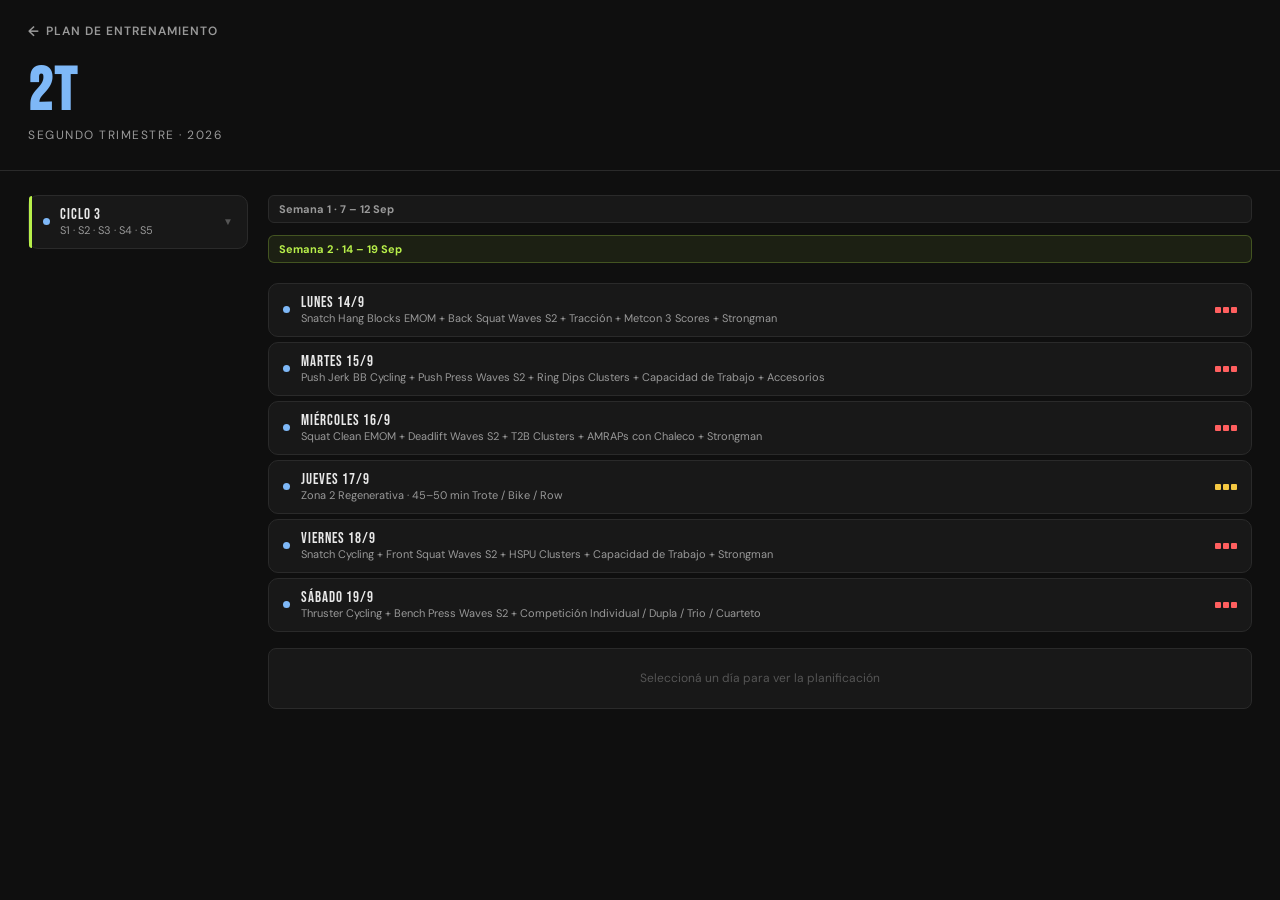
==== commit b3dc06c8: "2T C3 S2: Agregar Mié 16/9 – Sáb 19/9 (Squat Clean EMOM, DL Waves, Snatch/Thruster Cycling, Bench, M" ====
--- a/2t.html
+++ b/2t.html
@@ -4904,6 +4904,418 @@
       <div class="ex-item"><div class="ex-bullet"></div><span class="ex-name">1' Plank con peso en la espalda</span><span class="ex-detail">Al menos 30–40 kg</span></div>
       <div class="ex-item"><div class="ex-bullet"></div><span class="ex-name">15/15 Calf Raises con Kettlebell</span><span class="ex-detail">Pausa 2'' arriba y abajo</span></div>
     </div>
+  </div>
+</details>
+</template>
+
+<template id="t-c3s2mie-content">
+<div class="plan-header">
+  <div class="plan-day-label" style="color:var(--blue)">Miércoles 16 de Septiembre · Ciclo 3 · Semana 2</div>
+  <div class="plan-title">Squat Clean EMOM · Deadlift Waves · T2B Clusters · AMRAPs + Strongman</div>
+  <div class="plan-tags">
+    <span class="tag tag-oly">Olímpico</span>
+    <span class="tag tag-skills">Gimnástica</span>
+    <span class="tag tag-bwp">WOD</span>
+    <span class="tag tag-pump">Strongman</span>
+  </div>
+</div>
+<div style="font-size:11px;font-weight:700;letter-spacing:2px;color:rgba(255,255,255,0.4);margin:0 0 10px;">SESIÓN 1</div>
+<details class="block">
+  <summary><span class="block-icon">🔥</span><div><div class="block-title">Calentamiento</div><div class="block-subtitle">Pliometría + 3 Rondas · Clean Warm-Up + GHD</div></div><span class="block-chevron">▼</span></summary>
+  <div class="block-body">
+    <div class="sub-label">Pliometría — 4 Series</div>
+    <div class="ex-group">
+      <div class="ex-item"><div class="ex-bullet"></div><span class="ex-name">4 Seated Broad Jumps</span><span class="ex-detail">Desde sentados en el piso, explotar a salto en largo</span></div>
+    </div>
+    <div class="sub-label">3 Rondas</div>
+    <div class="ex-group">
+      <div class="ex-item"><div class="ex-bullet"></div><span class="ex-name">5 Muscle Cleans</span></div>
+      <div class="ex-item"><div class="ex-bullet"></div><span class="ex-name">5 Front Squat</span><span class="ex-detail">Pausa 1'' abajo</span></div>
+      <div class="ex-item"><div class="ex-bullet"></div><span class="ex-name">5 Hang Power Clean + Front Squat</span></div>
+      <div class="ex-item"><div class="ex-bullet"></div><span class="ex-name">5 Clean Deadlift</span></div>
+      <div class="ex-item"><div class="ex-bullet"></div><span class="ex-name">30'' Máximo tiempo en vertical</span><span class="ex-detail">Libre o contra pared</span></div>
+      <div class="ex-item"><div class="ex-bullet"></div><span class="ex-name">10 GHD Back Extensions con disco</span></div>
+      <div class="ex-item"><div class="ex-bullet"></div><span class="ex-name">10 GHD Sit-Ups</span></div>
+    </div>
+  </div>
+</details>
+<details class="skill-block">
+  <summary><span class="block-icon">🏋️</span><div><div class="block-title">Levantamiento Olímpico · Hang Squat Clean desde Bloques</div><div class="block-subtitle">EMOM 1' × 6 → 1' Rest → EMOM 1'15'' × 4</div></div><span class="block-chevron">▼</span></summary>
+  <div class="block-body">
+    <div class="ex-group">
+      <div class="ex-group-title">EMOM 1' × 6 Rondas</div>
+      <div class="ex-item"><div class="ex-bullet"></div><span class="ex-name">2 Hang Squat Clean desde bloques</span><span class="ex-detail">Justo encima de la rodilla · 40% → 70%</span></div>
+    </div>
+    <div class="ex-group" style="margin-top:12px;">
+      <div class="ex-group-title">Descanso 1' → EMOM 1'15'' × 4 Rondas</div>
+      <div class="ex-item"><div class="ex-bullet"></div><span class="ex-name">1 Hang Squat Clean desde bloques</span><span class="ex-detail">Justo encima de la rodilla · 75% → 85%</span></div>
+    </div>
+  </div>
+</details>
+<details class="block">
+  <summary><span class="block-icon">💪</span><div><div class="block-title">Fuerza Básica · Deadlift — Waves Semana 2</div><div class="block-subtitle">2 Olas · Descanso 2' entre series y olas</div></div><span class="block-chevron">▼</span></summary>
+  <div class="block-body">
+    <div class="complex-wrap">
+      <div class="complex-list">
+        <div class="c-item"><span class="c-item-name">Ola 1 · 5 reps</span><span class="c-item-reps">72%</span></div>
+        <div class="c-item"><span class="c-item-name">Ola 1 · 4 reps</span><span class="c-item-reps">77%</span></div>
+        <div class="c-item"><span class="c-item-name">Ola 1 · 3 reps</span><span class="c-item-reps">82%</span></div>
+        <div class="c-item"><span class="c-item-name">Ola 2 · 5 reps</span><span class="c-item-reps">77%</span></div>
+        <div class="c-item"><span class="c-item-name">Ola 2 · 4 reps</span><span class="c-item-reps">82%</span></div>
+        <div class="c-item"><span class="c-item-name">Ola 2 · 3 reps</span><span class="c-item-reps">87%</span></div>
+      </div>
+    </div>
+  </div>
+</details>
+<details class="skill-block">
+  <summary><span class="block-icon">🤸</span><div><div class="block-title">Fuerza Gimnástica · Toes to Bar por Clusters</div><div class="block-subtitle">4 Series · Descanso 2' entre series</div></div><span class="block-chevron">▼</span></summary>
+  <div class="block-body">
+    <div class="ex-group">
+      <div class="ex-group-title">4 Series</div>
+      <div class="ex-item"><div class="ex-bullet"></div><span class="ex-name">50% PR Strict Toes to Bar</span></div>
+      <div class="ex-item"><div class="ex-bullet"></div><span class="ex-name">→ Descanso 15''</span></div>
+      <div class="ex-item"><div class="ex-bullet"></div><span class="ex-name">50% PR Kipping Toes to Bar</span></div>
+    </div>
+    <div class="ex-note">Respecto a la semana pasada. Descanso mínimo 2' entre series.</div>
+  </div>
+</details>
+<details class="wod-block" open>
+  <summary><span class="block-icon">🔁</span><div><div class="block-title">Metcon · 4 AMRAPs con Chaleco</div><div class="block-subtitle">DDB Complex + Cuerda/T2B + Burpees · Chaleco 11/7 kg</div></div><span class="block-chevron">▼</span></summary>
+  <div class="wod-body">
+    <strong>AMRAP 3'</strong> <em>— chaleco 11/7 kg (ELITE y RX)</em><br>
+    — 2× Complex DDB: 2 HPC + 2 HSC + 1 Thruster <em>(2×22.5/15 | 2×20/12.5 kg)</em><br>
+    — 1 Legless Rope Climb<br>
+    — 8 Burpees Over the DB<br>
+    <span style="opacity:.6;font-size:12px">Rest 1'30''</span><br><br>
+    <strong>AMRAP 3'</strong> <em>— chaleco 11/7 kg (ELITE y RX)</em><br>
+    — 2× Complex DDB: 2 HPC + 2 HSC + 1 Thruster <em>(2×22.5/15 | 2×20/12.5 kg)</em><br>
+    — 20 Toes to Bar<br>
+    — 8 Burpees Over the DB<br>
+    <span style="opacity:.6;font-size:12px">Rest 1'30''</span><br><br>
+    <strong>AMRAP 3'</strong> <em>— chaleco 11/7 kg (ELITE y RX)</em><br>
+    — 2× Complex DDB: 2 HPC + 2 HSC + 1 Thruster <em>(2×22.5/15 | 2×20/12.5 kg)</em><br>
+    — 2 Rope Climbs<br>
+    — 8 Burpees Over the DB<br>
+    <span style="opacity:.6;font-size:12px">Rest 2'</span><br><br>
+    <strong>AMRAP 4'</strong> <em>— sin chaleco</em><br>
+    — 3× Complex DDB: 2 HPC + 2 HSC + 1 Thruster <em>(2×22.5/15 | 2×20/12.5 kg)</em><br>
+    — 20 Toes to Bar<br>
+    — 10 Burpees Over the DB
+    <div class="note-box" style="margin-top:12px;">Prestá atención a los cambios de ejercicios y cantidades entre AMRAPs. Apuntá a ~2 rondas (casi 3) en los primeros tres y más en el último. El último AMRAP es para ir a fondo.</div>
+  </div>
+</details>
+<div style="border-top:1px solid rgba(255,255,255,0.08);margin:20px 0 16px;display:flex;align-items:center;gap:10px;">
+  <span style="font-size:11px;font-weight:700;letter-spacing:2px;color:rgba(255,255,255,0.4);white-space:nowrap;">SESIÓN 2</span>
+  <div style="flex:1;height:1px;background:rgba(255,255,255,0.08)"></div>
+</div>
+<details class="block">
+  <summary><span class="block-icon">🚜</span><div><div class="block-title">Strongman · Sled Push + Pull + GHD</div><div class="block-subtitle">4 Rondas · Descanso igual al tiempo de la vuelta</div></div><span class="block-chevron">▼</span></summary>
+  <div class="block-body">
+    <div class="ex-group">
+      <div class="ex-group-title">4 Rondas</div>
+      <div class="ex-item"><div class="ex-bullet"></div><span class="ex-name">20m Sled Push</span><span class="ex-detail">Peso HYROX PRO</span></div>
+      <div class="ex-item"><div class="ex-bullet"></div><span class="ex-name">20m Sled Pull</span><span class="ex-detail">Peso HYROX PRO</span></div>
+      <div class="ex-item"><div class="ex-bullet"></div><span class="ex-name">20 GHD Sit-Ups</span></div>
+    </div>
+    <div class="ex-note">Descanso = tiempo que tardás en completar la vuelta.</div>
+  </div>
+</details>
+<details class="block">
+  <summary><span class="block-icon">💪</span><div><div class="block-title">Accesorios · Core + Muñecas + Colgada</div><div class="block-subtitle">3 Súperseries</div></div><span class="block-chevron">▼</span></summary>
+  <div class="block-body">
+    <div class="ex-group">
+      <div class="ex-group-title">3 Súperseries</div>
+      <div class="ex-item"><div class="ex-bullet"></div><span class="ex-name">20 Landmine Twist</span></div>
+      <div class="ex-item"><div class="ex-bullet"></div><span class="ex-name">15/15 Wrist Curls &amp; Extensions</span></div>
+      <div class="ex-item"><div class="ex-bullet"></div><span class="ex-name">15''/15'' Dead Hang a 1 Brazo</span></div>
+    </div>
+  </div>
+</details>
+</template>
+
+<template id="t-c3s2jue-content">
+<div class="plan-header">
+  <div class="plan-day-label" style="color:var(--blue)">Jueves 17 de Septiembre · Ciclo 3 · Semana 2</div>
+  <div class="plan-title">Capacidad Aeróbica · Zona 2 Regenerativa</div>
+  <div class="plan-tags">
+    <span class="tag tag-pump">Recuperación</span>
+  </div>
+</div>
+<details class="block" open>
+  <summary><span class="block-icon">🏃</span><div><div class="block-title">Capacidad Aeróbica · Zona 2</div><div class="block-subtitle">45–50 Minutos · RPE 5–6 · Ritmo conversacional</div></div><span class="block-chevron">▼</span></summary>
+  <div class="block-body">
+    <div class="ex-group">
+      <div class="ex-item"><div class="ex-bullet"></div><span class="ex-name">45–50 min Trote Regenerativo</span><span class="ex-detail">o C2 Bike / Row</span></div>
+    </div>
+    <div class="note-box" style="margin-top:10px;">RPE 5–6 — ritmo cómodo, charlado. Día de recuperación activa.</div>
+  </div>
+</details>
+</template>
+
+<template id="t-c3s2vie-content">
+<div class="plan-header">
+  <div class="plan-day-label" style="color:var(--blue)">Viernes 18 de Septiembre · Ciclo 3 · Semana 2</div>
+  <div class="plan-title">Snatch Cycling · Front Squat Waves · HSPU · Capacidad + Strongman</div>
+  <div class="plan-tags">
+    <span class="tag tag-oly">Olímpico</span>
+    <span class="tag tag-skills">Gimnástica</span>
+    <span class="tag tag-bwp">WOD</span>
+    <span class="tag tag-pump">Strongman</span>
+  </div>
+</div>
+<div style="font-size:11px;font-weight:700;letter-spacing:2px;color:rgba(255,255,255,0.4);margin:0 0 10px;">SESIÓN 1</div>
+<details class="block">
+  <summary><span class="block-icon">🔥</span><div><div class="block-title">Calentamiento</div><div class="block-subtitle">Pliometría + 3 Rondas · Snatch Warm-Up</div></div><span class="block-chevron">▼</span></summary>
+  <div class="block-body">
+    <div class="sub-label">Pliometría — 3 Series</div>
+    <div class="ex-group">
+      <div class="ex-item"><div class="ex-bullet"></div><span class="ex-name">5 Tuck Jumps a Sprint</span><span class="ex-detail">Rodillas al pecho → sprint instantáneo de 10m</span></div>
+    </div>
+    <div class="sub-label">3 Rondas</div>
+    <div class="ex-group">
+      <div class="ex-item"><div class="ex-bullet"></div><span class="ex-name">5 OHS con pausa 3'' en el fondo</span><span class="ex-detail">Barra vacía</span></div>
+      <div class="ex-item"><div class="ex-bullet"></div><span class="ex-name">5 Hang Muscle Snatch</span></div>
+      <div class="ex-item"><div class="ex-bullet"></div><span class="ex-name">5 Hang Power Snatch</span></div>
+      <div class="ex-item"><div class="ex-bullet"></div><span class="ex-name">5 Snatch Deadlift</span></div>
+      <div class="ex-item"><div class="ex-bullet"></div><span class="ex-name">10 GHD Back Extension</span></div>
+      <div class="ex-item"><div class="ex-bullet"></div><span class="ex-name">10 GHD Sit-Up</span><span class="ex-detail">Hasta hollow nada más</span></div>
+    </div>
+  </div>
+</details>
+<details class="skill-block">
+  <summary><span class="block-icon">🏋️</span><div><div class="block-title">Levantamiento Olímpico · Snatch Barbell Cycling</div><div class="block-subtitle">Series UBK · Descanso 2' entre series</div></div><span class="block-chevron">▼</span></summary>
+  <div class="block-body">
+    <div class="ex-note" style="margin-bottom:8px;">Si fallás algún UBK, mantenés el % en la siguiente. Las últimas 2 reps de la ronda de 6 intentá que sean Squat Snatch.</div>
+    <div class="complex-wrap">
+      <div class="complex-list">
+        <div class="c-item"><span class="c-item-name">15 reps</span><span class="c-item-reps">42.5%</span></div>
+        <div class="c-item"><span class="c-item-name">12 reps</span><span class="c-item-reps">52.5%</span></div>
+        <div class="c-item"><span class="c-item-name">9 reps</span><span class="c-item-reps">62.5%</span></div>
+        <div class="c-item"><span class="c-item-name">6 reps</span><span class="c-item-reps">72.5%</span></div>
+        <div class="c-item"><span class="c-item-name">3 reps</span><span class="c-item-reps">82.5%</span></div>
+      </div>
+    </div>
+  </div>
+</details>
+<details class="block">
+  <summary><span class="block-icon">💪</span><div><div class="block-title">Fuerza Básica · Front Squat — Waves Semana 2</div><div class="block-subtitle">2 Olas · Descanso 2' entre series</div></div><span class="block-chevron">▼</span></summary>
+  <div class="block-body">
+    <div class="complex-wrap">
+      <div class="complex-list">
+        <div class="c-item"><span class="c-item-name">Ola 1 · 5 reps</span><span class="c-item-reps">72%</span></div>
+        <div class="c-item"><span class="c-item-name">Ola 1 · 4 reps</span><span class="c-item-reps">77%</span></div>
+        <div class="c-item"><span class="c-item-name">Ola 1 · 3 reps</span><span class="c-item-reps">82%</span></div>
+        <div class="c-item"><span class="c-item-name">Ola 2 · 5 reps</span><span class="c-item-reps">77%</span></div>
+        <div class="c-item"><span class="c-item-name">Ola 2 · 4 reps</span><span class="c-item-reps">82%</span></div>
+        <div class="c-item"><span class="c-item-name">Ola 2 · 3 reps</span><span class="c-item-reps">87%</span></div>
+      </div>
+    </div>
+  </div>
+</details>
+<details class="skill-block">
+  <summary><span class="block-icon">🤸</span><div><div class="block-title">Fuerza Gimnástica · HSPU por Clusters</div><div class="block-subtitle">4 Series · Descanso 2' entre series</div></div><span class="block-chevron">▼</span></summary>
+  <div class="block-body">
+    <div class="ex-group">
+      <div class="ex-group-title">4 Series</div>
+      <div class="ex-item"><div class="ex-bullet"></div><span class="ex-name">50% PR Strict HSPU</span></div>
+      <div class="ex-item"><div class="ex-bullet"></div><span class="ex-name">→ Descanso 15''</span></div>
+      <div class="ex-item"><div class="ex-bullet"></div><span class="ex-name">50% PR Kipping HSPU</span></div>
+    </div>
+    <div class="ex-note">Descanso mínimo 2' entre series.</div>
+  </div>
+</details>
+<details class="wod-block" open>
+  <summary><span class="block-icon">🔁</span><div><div class="block-title">Metcon · Capacidad de Trabajo</div><div class="block-subtitle">Bike + 2× AMRAP 8' · Habilidad y Resistencia</div></div><span class="block-chevron">▼</span></summary>
+  <div class="wod-body">
+    <strong>3' Assault Bike</strong> @ 60–65 RPM <em>(o Running RPE 8)</em><br>
+    <span style="opacity:.6;font-size:12px">2' Rest</span><br><br>
+    <strong>AMRAP 8'</strong> — ritmo repetible — <em>Score 1a</em><br>
+    — 7 Burpees Over the Wall <em>(opción: 2 cajones medianos apilados con bandas)</em><br>
+    — 5 Bar Muscle-Ups + 4 Chest to Bar + 3 Pull-Ups<br>
+    — 5 Double Crossover + 5 Simple Crossover + 10 Double Unders + Max Triple Unders <em>(sin cortar; si fallás → Burpees; cantidad de Triples = Score 2)</em><br><br>
+    <span style="opacity:.6;font-size:12px">2' Rest</span><br>
+    <strong>3' Assault Bike</strong> @ 60–65 RPM<br>
+    <span style="opacity:.6;font-size:12px">2' Rest</span><br><br>
+    <strong>AMRAP 8'</strong> — ritmo repetible<br>
+    — 20 Box Jump Over<br>
+    — 10m HSW + 2 Free HSPU en medio <em>(opciones: HSW + 360° / HSW + 180° al final / HSW solo)</em><br>
+    — 6 Chest to Bar + 6 Pull-Ups + 6 Toes to Bar<br><br>
+    <span style="opacity:.6;font-size:12px">2' Rest</span><br>
+    <strong>3' Assault Bike</strong> @ 60–65 RPM
+  </div>
+</details>
+<div style="border-top:1px solid rgba(255,255,255,0.08);margin:20px 0 16px;display:flex;align-items:center;gap:10px;">
+  <span style="font-size:11px;font-weight:700;letter-spacing:2px;color:rgba(255,255,255,0.4);white-space:nowrap;">SESIÓN 2</span>
+  <div style="flex:1;height:1px;background:rgba(255,255,255,0.08)"></div>
+</div>
+<details class="block">
+  <summary><span class="block-icon">🚜</span><div><div class="block-title">Strongman · Farmer's Carry con Penalización</div><div class="block-subtitle">200m Totales · SB Complex al corte</div></div><span class="block-chevron">▼</span></summary>
+  <div class="block-body">
+    <div class="ex-group">
+      <div class="ex-item"><div class="ex-bullet"></div><span class="ex-name">Completar 200m Farmer's Carry</span><span class="ex-detail">2×36/28 kg | 2×30/22.5 kg</span></div>
+    </div>
+    <div class="note-box" style="margin:10px 0;">Cada vez que bajás las KBs, realizás el siguiente complex antes de continuar:</div>
+    <div class="ex-group">
+      <div class="ex-group-title">Complex de Penalización</div>
+      <div class="ex-item"><div class="ex-bullet"></div><span class="ex-name">1 Sandbag Clean</span></div>
+      <div class="ex-item"><div class="ex-bullet"></div><span class="ex-name">2 Sandbag Squats</span></div>
+      <div class="ex-item"><div class="ex-bullet"></div><span class="ex-name">10m Sandbag Bearhug Carry</span></div>
+    </div>
+  </div>
+</details>
+<details class="block">
+  <summary><span class="block-icon">💪</span><div><div class="block-title">Accesorios · Core + Piernas + Hombros</div><div class="block-subtitle">4 Súperseries</div></div><span class="block-chevron">▼</span></summary>
+  <div class="block-body">
+    <div class="ex-group">
+      <div class="ex-group-title">4 Súperseries</div>
+      <div class="ex-item"><div class="ex-bullet"></div><span class="ex-name">30'' L-Sit Hold en paralelas</span></div>
+      <div class="ex-item"><div class="ex-bullet"></div><span class="ex-name">10/10 Poliquin Step-Ups</span></div>
+      <div class="ex-item"><div class="ex-bullet"></div><span class="ex-name">10 Vuelos Combinados</span></div>
+    </div>
+  </div>
+</details>
+</template>
+
+<template id="t-c3s2sab-content">
+<div class="plan-header">
+  <div class="plan-day-label" style="color:var(--blue)">Sábado 19 de Septiembre · Ciclo 3 · Semana 2</div>
+  <div class="plan-title">Thruster Cycling · Bench Press Waves · Competición Individual / Dupla / Trio / Cuarteto</div>
+  <div class="plan-tags">
+    <span class="tag tag-oly">Olímpico</span>
+    <span class="tag tag-bwp">WOD</span>
+  </div>
+</div>
+<details class="block">
+  <summary><span class="block-icon">🔥</span><div><div class="block-title">Calentamiento</div><div class="block-subtitle">Pliometría + 3 Rondas · Thruster + Press + Ring Row</div></div><span class="block-chevron">▼</span></summary>
+  <div class="block-body">
+    <div class="sub-label">Pliometría — 4 Series</div>
+    <div class="ex-group">
+      <div class="ex-item"><div class="ex-bullet"></div><span class="ex-name">5 Clapping Push-Ups to Plates</span><span class="ex-detail">Empuje con aplauso, aterrizando manos en discos</span></div>
+    </div>
+    <div class="sub-label">3 Rondas</div>
+    <div class="ex-group">
+      <div class="ex-item"><div class="ex-bullet"></div><span class="ex-name">10/10 DB Bench Press a 1 Brazo</span></div>
+      <div class="ex-item"><div class="ex-bullet"></div><span class="ex-name">5 Thrusters con barra</span><span class="ex-detail">Pausa 1'' abajo y arriba · aumentar peso por ronda</span></div>
+      <div class="ex-item"><div class="ex-bullet"></div><span class="ex-name">10 Ring Row con pies sobre fitball</span></div>
+      <div class="ex-item"><div class="ex-bullet"></div><span class="ex-name">15m Pogo Jumps</span></div>
+    </div>
+  </div>
+</details>
+<details class="skill-block">
+  <summary><span class="block-icon">🏋️</span><div><div class="block-title">Levantamiento Olímpico · Thruster Barbell Cycling</div><div class="block-subtitle">Series UBK · Descanso 2' entre series</div></div><span class="block-chevron">▼</span></summary>
+  <div class="block-body">
+    <div class="ex-note" style="margin-bottom:8px;">Si fallás algún porcentaje, no subís el peso en el siguiente, sino que seguís con lo mismo.</div>
+    <div class="complex-wrap">
+      <div class="complex-list">
+        <div class="c-item"><span class="c-item-name">15 reps</span><span class="c-item-reps">42.5%</span></div>
+        <div class="c-item"><span class="c-item-name">12 reps</span><span class="c-item-reps">52.5%</span></div>
+        <div class="c-item"><span class="c-item-name">9 reps</span><span class="c-item-reps">62.5%</span></div>
+        <div class="c-item"><span class="c-item-name">6 reps</span><span class="c-item-reps">72.5%</span></div>
+        <div class="c-item"><span class="c-item-name">3 reps</span><span class="c-item-reps">82.5%</span></div>
+      </div>
+    </div>
+  </div>
+</details>
+<details class="block">
+  <summary><span class="block-icon">💪</span><div><div class="block-title">Fuerza Básica · Bench Press — Waves Semana 2</div><div class="block-subtitle">2 Olas · Descanso 2' entre series y olas</div></div><span class="block-chevron">▼</span></summary>
+  <div class="block-body">
+    <div class="complex-wrap">
+      <div class="complex-list">
+        <div class="c-item"><span class="c-item-name">Ola 1 · 5 reps</span><span class="c-item-reps">72%</span></div>
+        <div class="c-item"><span class="c-item-name">Ola 1 · 4 reps</span><span class="c-item-reps">77%</span></div>
+        <div class="c-item"><span class="c-item-name">Ola 1 · 3 reps</span><span class="c-item-reps">82%</span></div>
+        <div class="c-item"><span class="c-item-name">Ola 2 · 5 reps</span><span class="c-item-reps">77%</span></div>
+        <div class="c-item"><span class="c-item-name">Ola 2 · 4 reps</span><span class="c-item-reps">82%</span></div>
+        <div class="c-item"><span class="c-item-name">Ola 2 · 3 reps</span><span class="c-item-reps">87%</span></div>
+      </div>
+    </div>
+  </div>
+</details>
+<details class="wod-block" open>
+  <summary><span class="block-icon">🏆</span><div><div class="block-title">Metcon · Individual</div><div class="block-subtitle">3 Eventos · Lunges + T2B / Run + Rope / Wall Ball + Sled</div></div><span class="block-chevron">▼</span></summary>
+  <div class="wod-body">
+    <div class="sub-label">Evento 1 · Time Cap 8' · Individual</div>
+    10m Game's Style Walking Lunges <em>(1×22.5–24/15–16 kg | 1×20–21/12–15 kg)</em><br>
+    21 Toes to Bar<br>
+    10m Game's Style Walking Lunges<br>
+    15 DB Snatch + 15 KB Snatch<br>
+    15m Game's Style Walking Lunges<br>
+    6 Wall Walks<br><br>
+    <div class="sub-label">Evento 2 · Time Cap 12' · Individual</div>
+    <strong>Buy In:</strong> 600m Run<br>
+    <strong>3 Rondas:</strong><br>
+    — 2 Rope Climbs<br>
+    — 4× (1 Deadlift + 1 Hang Clean + 1 Shoulder to Overhead) <em>(60/45 | 50/35 kg)</em><br>
+    — 10 Ring Dips<br>
+    <strong>Cash Out:</strong> 600m Run<br><br>
+    <div class="sub-label">Evento 3 · Time Cap 8' · Individual</div>
+    100 Wall Ball Shots <em>(9/6 kg)</em><br>
+    <em>Al corte:</em> 20m Sled Push <em>(180/150 | 150/120 kg)</em>
+  </div>
+</details>
+<details class="wod-block">
+  <summary><span class="block-icon">👥</span><div><div class="block-title">Metcon · Dupla</div><div class="block-subtitle">3 Eventos · Compartidos / Synchro</div></div><span class="block-chevron">▼</span></summary>
+  <div class="wod-body">
+    <div class="sub-label">Evento 1 · Time Cap 8' · Dupla</div>
+    10m Walking Lunges <em>(5m c/u)</em><br>
+    21 Toes to Bar Synchro<br>
+    10m Walking Lunges <em>(5m c/u)</em><br>
+    15 DB Snatch + 15 KB Snatch Synchro<br>
+    15m Walking Lunges <em>(5m c/u)</em><br>
+    6 Wall Walks Synchro<br><br>
+    <div class="sub-label">Evento 2 · Time Cap 12' · Dupla</div>
+    <strong>Buy In:</strong> 600m Run<br>
+    <strong>3 Rondas:</strong><br>
+    — 3 Rope Climbs <em>(A Cargo)</em><br>
+    — 4× (1 DL + 1 HC + 1 STO) Synchro <em>(60/45 | 50/35 kg)</em><br>
+    — 20 Ring Dips <em>(A Cargo)</em><br>
+    <strong>Cash Out:</strong> 600m Run<br><br>
+    <div class="sub-label">Evento 3 · Time Cap 8' · Dupla</div>
+    100 Wall Ball Shots <em>(9/6 kg)</em> Synchro<br>
+    <em>Al corte:</em> 10m Sled Push c/u <em>(180/150 | 150/120 kg)</em>
+  </div>
+</details>
+<details class="wod-block">
+  <summary><span class="block-icon">👥</span><div><div class="block-title">Metcon · Trio</div><div class="block-subtitle">3 Eventos · Synchro ×2–3 + Llaves</div></div><span class="block-chevron">▼</span></summary>
+  <div class="wod-body">
+    <div class="sub-label">Evento 1 · Time Cap 8' · Trio</div>
+    10m Walking Lunges Synchro ×2<br>
+    21 Toes to Bar Synchro ×3<br>
+    10m Walking Lunges Synchro ×2<br>
+    15 DB Snatch + 15 KB Snatch Synchro ×3<br>
+    15m Walking Lunges Synchro ×2<br>
+    6 Wall Walks Synchro ×3<br><br>
+    <div class="sub-label">Evento 2 · Time Cap 12' · Trio</div>
+    <strong>Buy In:</strong> 600m Run<br>
+    <strong>3 Rondas:</strong><br>
+    — 4 Rope Climbs <em>(A Cargo, los otros 2 mantienen Front Rack Hold como llave)</em><br>
+    — 4× (1 DL + 1 HC + 1 STO) Synchro ×2 <em>(60/45 | 50/35 kg)</em><br>
+    — 20 Ring Dips <em>(A Cargo, los otros 2 mantienen Deadlift Hold como llave)</em><br>
+    <strong>Cash Out:</strong> 600m Run<br><br>
+    <div class="sub-label">Evento 3 · Time Cap 8' · Trio</div>
+    100 Wall Ball Shots <em>(9/6 kg)</em> Synchro<br>
+    <em>Al corte:</em> 10m Sled Push c/u, uno descansa <em>(180/150 | 150/120 kg)</em>
+  </div>
+</details>
+<details class="wod-block">
+  <summary><span class="block-icon">👥</span><div><div class="block-title">Metcon · Cuarteto</div><div class="block-subtitle">3 Eventos · Worm + Synchro + Sled Relay</div></div><span class="block-chevron">▼</span></summary>
+  <div class="wod-body">
+    <div class="sub-label">Evento 1 · Time Cap 8' · Cuarteto</div>
+    10m Walking Lunges Synchro ×2<br>
+    21 Toes to Bar Synchro ×3<br>
+    10m Walking Lunges Synchro ×2<br>
+    15 DB Snatch + 15 KB Snatch Synchro ×3<br>
+    15m Walking Lunges Synchro ×2<br>
+    6 Wall Walks Synchro ×3<br><br>
+    <div class="sub-label">Evento 2 · Time Cap 12' · Cuarteto</div>
+    <strong>Buy In:</strong> 600m Run<br>
+    <strong>3 Rondas:</strong><br>
+    — 4 Rope Climbs <em>(A Cargo, los otros 3 mantienen Worm Hold como llave)</em><br>
+    — 2 Worm Clean + 2 Worm Hang Clean + 2 Worm Shoulder to Overhead<br>
+    — 20 Ring Dips <em>(A Cargo, los otros 2 mantienen Worm Hold como llave)</em><br>
+    <strong>Cash Out:</strong> 600m Run<br><br>
+    <div class="sub-label">Evento 3 · Time Cap 8' · Cuarteto</div>
+    Cambios libres (respetando parejas HH y MM). Mientras una pareja hace <strong>máxima cantidad de metros en Sled Push</strong> <em>(180/150 | 150/120 kg)</em>, la otra realiza <strong>200 Wall Ball Shots Synchro</strong> <em>(9/6 kg)</em>. Si terminan los WB, pueden ayudar en el Sled. Solo un atleta en el Sled a la vez. No pueden haber dos Sleds armados.
   </div>
 </details>
 </template>
@@ -5033,6 +5445,10 @@
           dias: [
             { id: 'c3s2lun', label: 'Lunes 14/9', sub: 'Snatch Hang Blocks EMOM + Back Squat Waves S2 + Tracción + Metcon 3 Scores + Strongman', carga: 'high', contenido: 't-c3s2lun-content' },
             { id: 'c3s2mar', label: 'Martes 15/9', sub: 'Push Jerk BB Cycling + Push Press Waves S2 + Ring Dips Clusters + Capacidad de Trabajo + Accesorios', carga: 'high', contenido: 't-c3s2mar-content' },
+            { id: 'c3s2mie', label: 'Miércoles 16/9', sub: 'Squat Clean EMOM + Deadlift Waves S2 + T2B Clusters + AMRAPs con Chaleco + Strongman', carga: 'high', contenido: 't-c3s2mie-content' },
+            { id: 'c3s2jue', label: 'Jueves 17/9', sub: 'Zona 2 Regenerativa · 45–50 min Trote / Bike / Row', carga: 'low', contenido: 't-c3s2jue-content' },
+            { id: 'c3s2vie', label: 'Viernes 18/9', sub: 'Snatch Cycling + Front Squat Waves S2 + HSPU Clusters + Capacidad de Trabajo + Strongman', carga: 'high', contenido: 't-c3s2vie-content' },
+            { id: 'c3s2sab', label: 'Sábado 19/9', sub: 'Thruster Cycling + Bench Press Waves S2 + Competición Individual / Dupla / Trio / Cuarteto', carga: 'high', contenido: 't-c3s2sab-content' },
           ]
         }
       ]
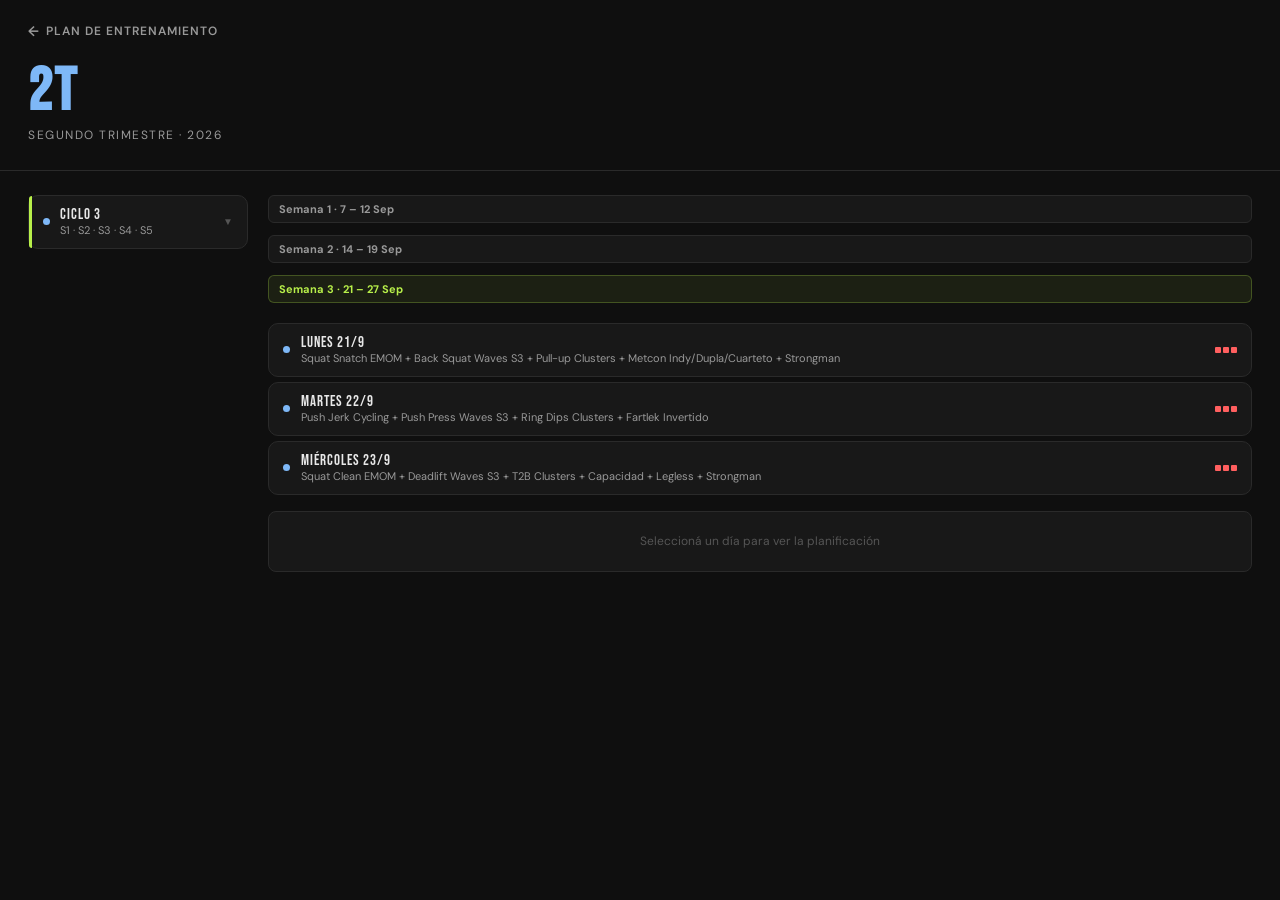
==== commit 0f406d35: "2T C3 S3: Agregar Lun 21/9 – Mié 23/9 (Squat Snatch/Clean EMOM, Push Jerk, Waves S3, Fartlek, Strong" ====
--- a/2t.html
+++ b/2t.html
@@ -5316,6 +5316,368 @@
     <strong>Cash Out:</strong> 600m Run<br><br>
     <div class="sub-label">Evento 3 · Time Cap 8' · Cuarteto</div>
     Cambios libres (respetando parejas HH y MM). Mientras una pareja hace <strong>máxima cantidad de metros en Sled Push</strong> <em>(180/150 | 150/120 kg)</em>, la otra realiza <strong>200 Wall Ball Shots Synchro</strong> <em>(9/6 kg)</em>. Si terminan los WB, pueden ayudar en el Sled. Solo un atleta en el Sled a la vez. No pueden haber dos Sleds armados.
+  </div>
+</details>
+</template>
+
+<template id="t-c3s3lun-content">
+<div class="plan-header">
+  <div class="plan-day-label" style="color:var(--blue)">Lunes 21 de Septiembre · Ciclo 3 · Semana 3</div>
+  <div class="plan-title">Squat Snatch EMOM · Back Squat Waves · Pull-up Clusters · Metcon + Strongman</div>
+  <div class="plan-tags">
+    <span class="tag tag-oly">Olímpico</span>
+    <span class="tag tag-skills">Gimnástica</span>
+    <span class="tag tag-bwp">WOD</span>
+    <span class="tag tag-pump">Strongman</span>
+  </div>
+</div>
+<div style="font-size:11px;font-weight:700;letter-spacing:2px;color:rgba(255,255,255,0.4);margin:0 0 10px;">SESIÓN 1</div>
+<details class="block">
+  <summary><span class="block-icon">🔥</span><div><div class="block-title">Calentamiento</div><div class="block-subtitle">Pliometría + 3 Rondas · Snatch Warm-Up + Estabilidad</div></div><span class="block-chevron">▼</span></summary>
+  <div class="block-body">
+    <div class="sub-label">Pliometría — 4 Series</div>
+    <div class="ex-group">
+      <div class="ex-item"><div class="ex-bullet"></div><span class="ex-name">3 Depth Jumps a salto en alto</span><span class="ex-detail">Caída desde cajón 40–60 cm · tiempo de contacto mínimo · salto vertical máximo</span></div>
+    </div>
+    <div class="sub-label">3 Rondas</div>
+    <div class="ex-group">
+      <div class="ex-item"><div class="ex-bullet"></div><span class="ex-name">5 Sotts Press con barra vacía</span></div>
+      <div class="ex-item"><div class="ex-bullet"></div><span class="ex-name">5 Hang Muscle Snatch</span></div>
+      <div class="ex-item"><div class="ex-bullet"></div><span class="ex-name">5 Snatch Deadlift</span></div>
+      <div class="ex-item"><div class="ex-bullet"></div><span class="ex-name">10 Barbell Good Mornings</span></div>
+      <div class="ex-item"><div class="ex-bullet"></div><span class="ex-name">8/8 Remo en anillas a 1 brazo</span><span class="ex-detail">Apoyando el pie contrario</span></div>
+      <div class="ex-item"><div class="ex-bullet"></div><span class="ex-name">15m Overhead Barbell Carry con bandas y KBs</span><span class="ex-detail">KB/disco colgado de banda en cada punta de la barra → carga inestable</span></div>
+    </div>
+  </div>
+</details>
+<details class="skill-block">
+  <summary><span class="block-icon">🏋️</span><div><div class="block-title">Levantamiento Olímpico · Squat Snatch EMOM</div><div class="block-subtitle">EMOM 1' × 6 → 1' Rest → EMOM 1'15'' × 4</div></div><span class="block-chevron">▼</span></summary>
+  <div class="block-body">
+    <div class="ex-group">
+      <div class="ex-group-title">EMOM 1' × 6 Rondas</div>
+      <div class="ex-item"><div class="ex-bullet"></div><span class="ex-name">2 Squat Snatch</span><span class="ex-detail">40% → 70%</span></div>
+    </div>
+    <div class="ex-group" style="margin-top:12px;">
+      <div class="ex-group-title">Descanso 1' → EMOM 1'15'' × 4 Rondas</div>
+      <div class="ex-item"><div class="ex-bullet"></div><span class="ex-name">1 Squat Snatch</span><span class="ex-detail">75% → 85%</span></div>
+    </div>
+  </div>
+</details>
+<details class="block">
+  <summary><span class="block-icon">💪</span><div><div class="block-title">Fuerza Básica · Back Squat — Waves Semana 3</div><div class="block-subtitle">2 Olas · Descanso 2' entre series y olas</div></div><span class="block-chevron">▼</span></summary>
+  <div class="block-body">
+    <div class="complex-wrap">
+      <div class="complex-list">
+        <div class="c-item"><span class="c-item-name">Ola 1 · 5 reps</span><span class="c-item-reps">75%</span></div>
+        <div class="c-item"><span class="c-item-name">Ola 1 · 4 reps</span><span class="c-item-reps">80%</span></div>
+        <div class="c-item"><span class="c-item-name">Ola 1 · 3 reps</span><span class="c-item-reps">85%</span></div>
+        <div class="c-item"><span class="c-item-name">Ola 2 · 5 reps</span><span class="c-item-reps">80%</span></div>
+        <div class="c-item"><span class="c-item-name">Ola 2 · 4 reps</span><span class="c-item-reps">85%</span></div>
+        <div class="c-item"><span class="c-item-name">Ola 2 · 3 reps</span><span class="c-item-reps">90%</span></div>
+      </div>
+    </div>
+  </div>
+</details>
+<details class="skill-block">
+  <summary><span class="block-icon">🤸</span><div><div class="block-title">Fuerza Gimnástica · Pull-ups por Clusters con Ski Erg</div><div class="block-subtitle">4 Series · Descanso 2'–3' entre series</div></div><span class="block-chevron">▼</span></summary>
+  <div class="block-body">
+    <div class="ex-group">
+      <div class="ex-group-title">4 Series</div>
+      <div class="ex-item"><div class="ex-bullet"></div><span class="ex-name">8 (H) / 6 (M) Cal Ski Erg</span><span class="ex-detail">Sprint máximo</span></div>
+      <div class="ex-item"><div class="ex-bullet"></div><span class="ex-name">→ Inmediatamente: 60% PR Strict Pull-ups</span></div>
+      <div class="ex-item"><div class="ex-bullet"></div><span class="ex-name">→ Descanso 15''</span></div>
+      <div class="ex-item"><div class="ex-bullet"></div><span class="ex-name">→ 60% PR Kipping Pull-ups</span></div>
+    </div>
+  </div>
+</details>
+<details class="wod-block" open>
+  <summary><span class="block-icon">🏆</span><div><div class="block-title">Metcon · Individual</div><div class="block-subtitle">For Time 8' + Rest 5' + For Time 7'</div></div><span class="block-chevron">▼</span></summary>
+  <div class="wod-body">
+    <strong>For Time · TC 8' · Score 1</strong><br>
+    — 30m DDB Front Rack Walking Lunges <em>(2×22.5/15 | 2×20/12.5 kg)</em><br>
+    — 12 Hang Power Snatch <em>(60/45 | 50/35 kg)</em><br>
+    — 40 DDB Deadlift<br>
+    — 12 Hang Power Snatch<br>
+    — 30 DDB Squats<br>
+    — 12 Hang Power Snatch<br><br>
+    <span style="opacity:.6;font-size:12px">Rest 5'</span><br><br>
+    <strong>For Time · TC 7'</strong><br>
+    — 1000 (H) / 850 (M) m Row → <em>Score 2</em><br>
+    — Max Rep Burpee Box Jump Over en el tiempo restante → <em>Score 3</em>
+  </div>
+</details>
+<details class="wod-block">
+  <summary><span class="block-icon">👥</span><div><div class="block-title">Metcon · Dupla</div><div class="block-subtitle">For Time 9' + Rest 5' + For Time 10'</div></div><span class="block-chevron">▼</span></summary>
+  <div class="wod-body">
+    <strong>For Time · TC 9' · Score 1</strong><br>
+    — 12 Hang Power Snatch Synchro <em>(60/45 | 50/35 kg)</em><br>
+    — 30 DDB Squats Synchro<br>
+    — 12 Hang Power Snatch Synchro<br>
+    — 60 DDB Deadlift <em>(A completar)</em><br>
+    — 12 Hang Power Snatch Synchro<br>
+    — 30m DDB Front Rack Walking Lunges <em>(5m c/u alternados)</em> <em>(2×22.5/15 | 2×20/12.5 kg)</em><br><br>
+    <span style="opacity:.6;font-size:12px">Rest 5'</span><br><br>
+    <strong>For Time · TC 10'</strong><br>
+    En simultáneo:<br>
+    — Atleta A: 400m Row · Atleta B: 400m Run<br>
+    Luego también en simultáneo:<br>
+    — Atleta B: 400m Run · Atleta A: 400m Row<br>
+    En el tiempo restante: Max Rep Burpee Box Jump Over
+  </div>
+</details>
+<details class="wod-block">
+  <summary><span class="block-icon">👥</span><div><div class="block-title">Metcon · Cuarteto</div><div class="block-subtitle">For Time 9' + For Time 10' + EMOM 12'</div></div><span class="block-chevron">▼</span></summary>
+  <div class="wod-body">
+    <strong>For Time · TC 9' · Score 1</strong><br>
+    — 12 HPS Synchro ×4 <em>(2 con barra | 2 con DDB)</em> <em>(60/45 | 50/35 | 2×22.5/15 kg)</em><br>
+    — 30 DDB Squats Synchro ×2 HM <em>(los otros 2 mantienen Front Rack Hold con barra)</em><br>
+    — 12 HPS Synchro ×4<br>
+    — 60 DDB Deadlift Synchro ×2 HM <em>(los otros 2 mantienen Deadlift Hold con barras)</em><br>
+    — 12 HPS Synchro ×4<br>
+    — 30m DB Overhead Walking Lunges <em>(1×22.5/15 kg)</em> Synchro ×4<br><br>
+    <span style="opacity:.6;font-size:12px">Rest 5'</span><br><br>
+    <strong>For Time · TC 10' · Score 2</strong><br>
+    — Mientras HH o MM completan <strong>2000m Row</strong><br>
+    — Los demás completan <strong>180m Sled Pull</strong> <em>(175/150 kg — HYROX Style)</em><br>
+    Pueden cambiar de pareja cuando quieran. Si alguien termina antes puede ayudar al otro ejercicio. Una vez finalizados ambos: Max Rep Burpee Box Jump Over Synchro ×4<br><br>
+    <span style="opacity:.6;font-size:12px">Rest 5'</span><br><br>
+    <strong>EMOM 12' — 3 Rotaciones × 4 Ciclos</strong><br>
+    — Minuto A: 15 Toes to Bar Synchro ×4<br>
+    — Minuto B: 10–15 Chest to Bar Synchro ×4<br>
+    — Minuto C: Descanso
+  </div>
+</details>
+<div style="border-top:1px solid rgba(255,255,255,0.08);margin:20px 0 16px;display:flex;align-items:center;gap:10px;">
+  <span style="font-size:11px;font-weight:700;letter-spacing:2px;color:rgba(255,255,255,0.4);white-space:nowrap;">SESIÓN 2</span>
+  <div style="flex:1;height:1px;background:rgba(255,255,255,0.08)"></div>
+</div>
+<details class="block">
+  <summary><span class="block-icon">🚜</span><div><div class="block-title">Strongman · EMOM de Acondicionamiento</div><div class="block-subtitle">EMOM 10' · Sandbag Clean + Farmer's Carry</div></div><span class="block-chevron">▼</span></summary>
+  <div class="block-body">
+    <div class="ex-group">
+      <div class="ex-group-title">EMOM 10'</div>
+      <div class="ex-item"><div class="ex-bullet"></div><span class="ex-name">Minuto 1 · 3–4 Sandbag Cleans pesados</span><span class="ex-detail">70/50 kg</span></div>
+      <div class="ex-item"><div class="ex-bullet"></div><span class="ex-name">Minuto 2 · 20m Farmer's Carry</span><span class="ex-detail">Lo más pesado posible UBK</span></div>
+    </div>
+  </div>
+</details>
+<details class="block">
+  <summary><span class="block-icon">💪</span><div><div class="block-title">Accesorios · Extensores + Hombros + Cara</div><div class="block-subtitle">4 Súperseries</div></div><span class="block-chevron">▼</span></summary>
+  <div class="block-body">
+    <div class="ex-group">
+      <div class="ex-group-title">4 Súperseries</div>
+      <div class="ex-item"><div class="ex-bullet"></div><span class="ex-name">20 GHD Back Extension</span></div>
+      <div class="ex-item"><div class="ex-bullet"></div><span class="ex-name">15/15 Rotaciones Cubanas con discos</span></div>
+      <div class="ex-item"><div class="ex-bullet"></div><span class="ex-name">10 Face Pulls en polea o banda</span><span class="ex-detail">15 reps si es con banda</span></div>
+    </div>
+  </div>
+</details>
+</template>
+
+<template id="t-c3s3mar-content">
+<div class="plan-header">
+  <div class="plan-day-label" style="color:var(--blue)">Martes 22 de Septiembre · Ciclo 3 · Semana 3</div>
+  <div class="plan-title">Push Jerk Cycling · Push Press Waves · Ring Dips · Fartlek Invertido</div>
+  <div class="plan-tags">
+    <span class="tag tag-oly">Olímpico</span>
+    <span class="tag tag-skills">Gimnástica</span>
+    <span class="tag tag-bwp">WOD</span>
+  </div>
+</div>
+<details class="block">
+  <summary><span class="block-icon">🔥</span><div><div class="block-title">Calentamiento</div><div class="block-subtitle">Pliometría + 3 Rondas · Jerk Warm-Up + Core</div></div><span class="block-chevron">▼</span></summary>
+  <div class="block-body">
+    <div class="sub-label">Pliometría — 4 Series</div>
+    <div class="ex-group">
+      <div class="ex-item"><div class="ex-bullet"></div><span class="ex-name">5 Clapping Push-Ups to Plates</span><span class="ex-detail">Empuje con aplauso, aterrizando manos en discos de 20 kg</span></div>
+      <div class="ex-item"><div class="ex-bullet"></div><span class="ex-name">4 Medball Overhead Throw a la pared</span></div>
+    </div>
+    <div class="sub-label">3 Rondas</div>
+    <div class="ex-group">
+      <div class="ex-item"><div class="ex-bullet"></div><span class="ex-name">10 Bottoms-Up KB Press desde Split</span></div>
+      <div class="ex-item"><div class="ex-bullet"></div><span class="ex-name">5 Wall Walks con 3'' de pausa mirando la pared</span></div>
+      <div class="ex-item"><div class="ex-bullet"></div><span class="ex-name">20 L-Sit Flutter Kicks</span></div>
+      <div class="ex-item"><div class="ex-bullet"></div><span class="ex-name">5 Jerk Dips con 2'' de pausa</span></div>
+      <div class="ex-item"><div class="ex-bullet"></div><span class="ex-name">5 Jerk Balance</span></div>
+      <div class="ex-item"><div class="ex-bullet"></div><span class="ex-name">5 Push Press</span></div>
+    </div>
+  </div>
+</details>
+<details class="skill-block">
+  <summary><span class="block-icon">🏋️</span><div><div class="block-title">Levantamiento Olímpico · Push Jerk Barbell Cycling</div><div class="block-subtitle">Series UBK · Descanso a necesidad</div></div><span class="block-chevron">▼</span></summary>
+  <div class="block-body">
+    <div class="complex-wrap">
+      <div class="complex-list">
+        <div class="c-item"><span class="c-item-name">15 reps</span><span class="c-item-reps">45%</span></div>
+        <div class="c-item"><span class="c-item-name">12 reps</span><span class="c-item-reps">55%</span></div>
+        <div class="c-item"><span class="c-item-name">9 reps</span><span class="c-item-reps">65%</span></div>
+        <div class="c-item"><span class="c-item-name">6 reps</span><span class="c-item-reps">75%</span></div>
+        <div class="c-item"><span class="c-item-name">3 reps</span><span class="c-item-reps">85%</span></div>
+      </div>
+    </div>
+  </div>
+</details>
+<details class="block">
+  <summary><span class="block-icon">💪</span><div><div class="block-title">Fuerza Básica · Push Press — Waves Semana 3</div><div class="block-subtitle">2 Olas · Descanso 2'–3' entre series</div></div><span class="block-chevron">▼</span></summary>
+  <div class="block-body">
+    <div class="complex-wrap">
+      <div class="complex-list">
+        <div class="c-item"><span class="c-item-name">Ola 1 · 5 reps</span><span class="c-item-reps">75%</span></div>
+        <div class="c-item"><span class="c-item-name">Ola 1 · 4 reps</span><span class="c-item-reps">80%</span></div>
+        <div class="c-item"><span class="c-item-name">Ola 1 · 3 reps</span><span class="c-item-reps">85%</span></div>
+        <div class="c-item"><span class="c-item-name">Ola 2 · 5 reps</span><span class="c-item-reps">80%</span></div>
+        <div class="c-item"><span class="c-item-name">Ola 2 · 4 reps</span><span class="c-item-reps">85%</span></div>
+        <div class="c-item"><span class="c-item-name">Ola 2 · 3 reps</span><span class="c-item-reps">90%</span></div>
+      </div>
+    </div>
+  </div>
+</details>
+<details class="skill-block">
+  <summary><span class="block-icon">🤸</span><div><div class="block-title">Fuerza Gimnástica · Ring Dips por Clusters con Row</div><div class="block-subtitle">4 Series · Descanso 2'–3' entre series</div></div><span class="block-chevron">▼</span></summary>
+  <div class="block-body">
+    <div class="ex-group">
+      <div class="ex-group-title">4 Series</div>
+      <div class="ex-item"><div class="ex-bullet"></div><span class="ex-name">10 (H) / 8 (M) Cal Row</span><span class="ex-detail">Sprint máximo</span></div>
+      <div class="ex-item"><div class="ex-bullet"></div><span class="ex-name">→ Inmediatamente: 60% PR Strict Ring Dips</span></div>
+      <div class="ex-item"><div class="ex-bullet"></div><span class="ex-name">→ Descanso 15''</span></div>
+      <div class="ex-item"><div class="ex-bullet"></div><span class="ex-name">→ 60% PR Kipping Ring Dips</span></div>
+    </div>
+  </div>
+</details>
+<details class="wod-block" open>
+  <summary><span class="block-icon">🏃</span><div><div class="block-title">Capacidad Aeróbica · Fartlek Invertido</div><div class="block-subtitle">30–40 min · 6–8 Rondas · 4' Fuerte + 1' Suave</div></div><span class="block-chevron">▼</span></summary>
+  <div class="wod-body">
+    <strong>6–8 Rondas de:</strong><br>
+    — <strong>4 Minutos</strong> a ritmo moderado-fuerte <em>(RPE 7.5 — ritmo de 10k o levemente más rápido)</em><br>
+    — <strong>1 Minuto</strong> de trote suave o caminando <em>(recuperación activa)</em><br><br>
+    <div class="note-box">A diferencia del fartlek clásico, acá el esfuerzo fuerte es el largo y el descanso el corto — es más mental que físico. El minuto suave pasa rápido y los 4 fuertes se sienten. Encontrá tu velocidad ideal desde el principio. En dupla: buscá un ritmo cómodo para ambos — generalmente el del más lento, pero con entusiasmo del más rápido.</div>
+  </div>
+</details>
+</template>
+
+<template id="t-c3s3mie-content">
+<div class="plan-header">
+  <div class="plan-day-label" style="color:var(--blue)">Miércoles 23 de Septiembre · Ciclo 3 · Semana 3</div>
+  <div class="plan-title">Squat Clean EMOM · Deadlift Waves · T2B Clusters · Capacidad + Cuerda + Strongman</div>
+  <div class="plan-tags">
+    <span class="tag tag-oly">Olímpico</span>
+    <span class="tag tag-skills">Gimnástica</span>
+    <span class="tag tag-bwp">WOD</span>
+    <span class="tag tag-pump">Strongman</span>
+  </div>
+</div>
+<div style="font-size:11px;font-weight:700;letter-spacing:2px;color:rgba(255,255,255,0.4);margin:0 0 10px;">SESIÓN 1</div>
+<details class="block">
+  <summary><span class="block-icon">🔥</span><div><div class="block-title">Calentamiento</div><div class="block-subtitle">Pliometría + 3 Rondas · Clean Warm-Up + Funcional</div></div><span class="block-chevron">▼</span></summary>
+  <div class="block-body">
+    <div class="sub-label">Pliometría — 4 Series</div>
+    <div class="ex-group">
+      <div class="ex-item"><div class="ex-bullet"></div><span class="ex-name">3 Broad Jump to Hurdle Hop</span><span class="ex-detail">Salto en largo → salto vertical inmediato sobre valla a la altura de rodillas</span></div>
+    </div>
+    <div class="sub-label">3 Rondas</div>
+    <div class="ex-group">
+      <div class="ex-item"><div class="ex-bullet"></div><span class="ex-name">5 Clean Deadlift</span></div>
+      <div class="ex-item"><div class="ex-bullet"></div><span class="ex-name">5 Clean Lift Off</span></div>
+      <div class="ex-item"><div class="ex-bullet"></div><span class="ex-name">5 Squat Clean</span></div>
+      <div class="ex-item"><div class="ex-bullet"></div><span class="ex-name">5 Muscle Cleans</span></div>
+      <div class="ex-item"><div class="ex-bullet"></div><span class="ex-name">10/10 Bulgarian Split Squats Bodyweight</span></div>
+      <div class="ex-item"><div class="ex-bullet"></div><span class="ex-name">10m/10m Suitcase KB Carry</span><span class="ex-detail">Moderado</span></div>
+    </div>
+  </div>
+</details>
+<details class="skill-block">
+  <summary><span class="block-icon">🏋️</span><div><div class="block-title">Levantamiento Olímpico · Squat Clean EMOM</div><div class="block-subtitle">EMOM 1' × 6 → 1' Rest → EMOM 1'15'' × 4</div></div><span class="block-chevron">▼</span></summary>
+  <div class="block-body">
+    <div class="ex-group">
+      <div class="ex-group-title">EMOM 1' × 6 Rondas</div>
+      <div class="ex-item"><div class="ex-bullet"></div><span class="ex-name">2 Squat Clean</span><span class="ex-detail">40% → 70%</span></div>
+    </div>
+    <div class="ex-group" style="margin-top:12px;">
+      <div class="ex-group-title">Descanso 1' → EMOM 1'15'' × 4 Rondas</div>
+      <div class="ex-item"><div class="ex-bullet"></div><span class="ex-name">1 Squat Clean</span><span class="ex-detail">75% → 85%</span></div>
+    </div>
+  </div>
+</details>
+<details class="block">
+  <summary><span class="block-icon">💪</span><div><div class="block-title">Fuerza Básica · Deadlift — Waves Semana 3</div><div class="block-subtitle">2 Olas · Descanso 2'–3' entre series y olas</div></div><span class="block-chevron">▼</span></summary>
+  <div class="block-body">
+    <div class="complex-wrap">
+      <div class="complex-list">
+        <div class="c-item"><span class="c-item-name">Ola 1 · 5 reps</span><span class="c-item-reps">75%</span></div>
+        <div class="c-item"><span class="c-item-name">Ola 1 · 4 reps</span><span class="c-item-reps">80%</span></div>
+        <div class="c-item"><span class="c-item-name">Ola 1 · 3 reps</span><span class="c-item-reps">85%</span></div>
+        <div class="c-item"><span class="c-item-name">Ola 2 · 5 reps</span><span class="c-item-reps">80%</span></div>
+        <div class="c-item"><span class="c-item-name">Ola 2 · 4 reps</span><span class="c-item-reps">85%</span></div>
+        <div class="c-item"><span class="c-item-name">Ola 2 · 3 reps</span><span class="c-item-reps">90%</span></div>
+      </div>
+    </div>
+  </div>
+</details>
+<details class="skill-block">
+  <summary><span class="block-icon">🤸</span><div><div class="block-title">Fuerza Gimnástica · Toes to Bar por Clusters con Bike</div><div class="block-subtitle">4 Series · Descanso 2'–3' entre series</div></div><span class="block-chevron">▼</span></summary>
+  <div class="block-body">
+    <div class="ex-group">
+      <div class="ex-group-title">4 Series</div>
+      <div class="ex-item"><div class="ex-bullet"></div><span class="ex-name">8 (H) / 6 (M) Cal Assault Bike</span><span class="ex-detail">Sprint máximo</span></div>
+      <div class="ex-item"><div class="ex-bullet"></div><span class="ex-name">→ Inmediatamente: 60% PR Strict Toes to Bar</span></div>
+      <div class="ex-item"><div class="ex-bullet"></div><span class="ex-name">→ Descanso 15''</span></div>
+      <div class="ex-item"><div class="ex-bullet"></div><span class="ex-name">→ 60% PR Kipping Toes to Bar</span></div>
+    </div>
+  </div>
+</details>
+<details class="wod-block" open>
+  <summary><span class="block-icon">🔁</span><div><div class="block-title">Metcon · Capacidad de Trabajo</div><div class="block-subtitle">Row 3' + 2× AMRAP 8' + Row 3' · WB / HSW / Pistols</div></div><span class="block-chevron">▼</span></summary>
+  <div class="wod-body">
+    <strong>3' Cal Row</strong> @ 2:05–2:10 /500m<br>
+    <span style="opacity:.6;font-size:12px">2' Rest</span><br><br>
+    <strong>AMRAP 8'</strong> — ritmo repetible<br>
+    — 8 Shuttle Runs (2×7.5m) <em>· Dupla: Synchro · Cuarteto: Synchro ×4</em><br>
+    — 25 Wall Ball Shots a target elevado (UBK; si cortás +10 reps al total) <em>· Dupla: 40 reps a completar, pesadas (12/9 kg) · Cuarteto: Synchro Simultáneo HH y MM, misma lógica</em><br>
+    — 9 RMU / 12 BMU / 15 C2B <em>· Dupla: Synchro · Cuarteto: 1 en anillas + 2 en barra o 3 en barra, uno descansa</em><br><br>
+    <span style="opacity:.6;font-size:12px">2' Rest</span><br>
+    <strong>3' Cal Row</strong> @ 2:05–2:10 /500m<br>
+    <span style="opacity:.6;font-size:12px">2' Rest</span><br><br>
+    <strong>AMRAP 8'</strong> — ritmo repetible<br>
+    — 12 (H) / 10 (M) Cal Bike <em>(adaptación: 20 Jumping Lunges o Remo) · Dupla: 20 Cal a completar · Cuarteto: 20 Cal Bike a completar, duplas simultáneas HM y HM</em><br>
+    — 20m HSW UBK <em>(se puede hacer 10m + vuelta 180°)</em> o 6 Wall Walks <em>· Dupla: 10m c/u · Cuarteto: 6 Wall Walks Synchro</em><br>
+    — 20 Pistols alternados / 20 Goblet Squat (30/22.5 kg) <em>· Dupla: Synchro · Cuarteto: Synchro ×4</em><br><br>
+    <span style="opacity:.6;font-size:12px">2' Rest</span><br>
+    <strong>3' Cal Row</strong> @ 2:05–2:10 /500m
+  </div>
+</details>
+<div style="border-top:1px solid rgba(255,255,255,0.08);margin:20px 0 16px;display:flex;align-items:center;gap:10px;">
+  <span style="font-size:11px;font-weight:700;letter-spacing:2px;color:rgba(255,255,255,0.4);white-space:nowrap;">SESIÓN 2</span>
+  <div style="flex:1;height:1px;background:rgba(255,255,255,0.08)"></div>
+</div>
+<details class="skill-block">
+  <summary><span class="block-icon">🧗</span><div><div class="block-title">Habilidad Gimnástica · Legless Rope Climb</div><div class="block-subtitle">EMOM 10' cada 2 min · El primero desde sentado</div></div><span class="block-chevron">▼</span></summary>
+  <div class="block-body">
+    <div class="ex-group">
+      <div class="ex-group-title">EMOM 10' — cada 2 minutos (5 sets)</div>
+      <div class="ex-item"><div class="ex-bullet"></div><span class="ex-name">2 Legless Rope Climbs</span><span class="ex-detail">El primero desde sentado</span></div>
+    </div>
+  </div>
+</details>
+<details class="block">
+  <summary><span class="block-icon">🚜</span><div><div class="block-title">Strongman · Sled Push + Pull + GHD</div><div class="block-subtitle">3 Rondas · Descanso igual al tiempo de la vuelta</div></div><span class="block-chevron">▼</span></summary>
+  <div class="block-body">
+    <div class="ex-group">
+      <div class="ex-group-title">3 Rondas</div>
+      <div class="ex-item"><div class="ex-bullet"></div><span class="ex-name">20m Sled Push</span><span class="ex-detail">180/150 | 150/120 kg</span></div>
+      <div class="ex-item"><div class="ex-bullet"></div><span class="ex-name">20m Sled Pull</span><span class="ex-detail">150/120 | 120/90 kg</span></div>
+      <div class="ex-item"><div class="ex-bullet"></div><span class="ex-name">25 GHD Sit-Ups</span></div>
+    </div>
+  </div>
+</details>
+<details class="block">
+  <summary><span class="block-icon">💪</span><div><div class="block-title">Accesorios · Extensores + Piernas + Tríceps</div><div class="block-subtitle">4 Súperseries</div></div><span class="block-chevron">▼</span></summary>
+  <div class="block-body">
+    <div class="ex-group">
+      <div class="ex-group-title">4 Súperseries</div>
+      <div class="ex-item"><div class="ex-bullet"></div><span class="ex-name">20 GHD Back Extensions</span></div>
+      <div class="ex-item"><div class="ex-bullet"></div><span class="ex-name">15/15 Poliquin Step-Ups</span></div>
+      <div class="ex-item"><div class="ex-bullet"></div><span class="ex-name">15 Tricep Extension en polea o banda</span></div>
+    </div>
   </div>
 </details>
 </template>
@@ -5450,6 +5812,14 @@
             { id: 'c3s2vie', label: 'Viernes 18/9', sub: 'Snatch Cycling + Front Squat Waves S2 + HSPU Clusters + Capacidad de Trabajo + Strongman', carga: 'high', contenido: 't-c3s2vie-content' },
             { id: 'c3s2sab', label: 'Sábado 19/9', sub: 'Thruster Cycling + Bench Press Waves S2 + Competición Individual / Dupla / Trio / Cuarteto', carga: 'high', contenido: 't-c3s2sab-content' },
           ]
+        },
+        {
+          id: 'c3s3', label: 'Semana 3', sub: 'S3', rango: '21 – 27 Sep',
+          dias: [
+            { id: 'c3s3lun', label: 'Lunes 21/9', sub: 'Squat Snatch EMOM + Back Squat Waves S3 + Pull-up Clusters + Metcon Indy/Dupla/Cuarteto + Strongman', carga: 'high', contenido: 't-c3s3lun-content' },
+            { id: 'c3s3mar', label: 'Martes 22/9', sub: 'Push Jerk Cycling + Push Press Waves S3 + Ring Dips Clusters + Fartlek Invertido', carga: 'high', contenido: 't-c3s3mar-content' },
+            { id: 'c3s3mie', label: 'Miércoles 23/9', sub: 'Squat Clean EMOM + Deadlift Waves S3 + T2B Clusters + Capacidad + Legless + Strongman', carga: 'high', contenido: 't-c3s3mie-content' },
+          ]
         }
       ]
     }
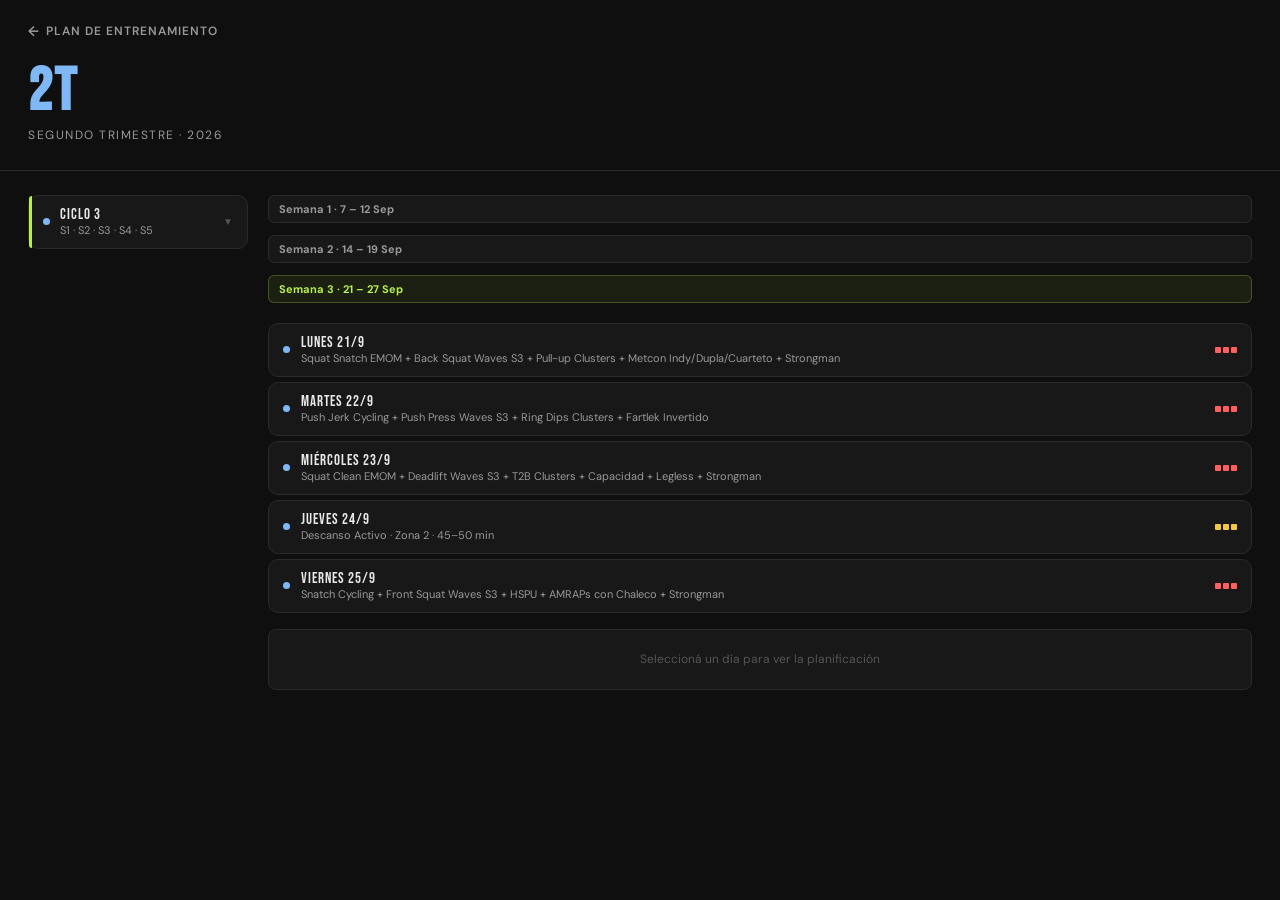
==== commit 76aeb479: "2T C3 S3: Fix Mié 23 EMOM calculador + Agregar Jue 24 y Vie 25 (Snatch Cycling, FS Waves, HSPU, AMRA" ====
--- a/2t.html
+++ b/2t.html
@@ -5588,13 +5588,19 @@
 <details class="skill-block">
   <summary><span class="block-icon">🏋️</span><div><div class="block-title">Levantamiento Olímpico · Squat Clean EMOM</div><div class="block-subtitle">EMOM 1' × 6 → 1' Rest → EMOM 1'15'' × 4</div></div><span class="block-chevron">▼</span></summary>
   <div class="block-body">
-    <div class="ex-group">
-      <div class="ex-group-title">EMOM 1' × 6 Rondas</div>
-      <div class="ex-item"><div class="ex-bullet"></div><span class="ex-name">2 Squat Clean</span><span class="ex-detail">40% → 70%</span></div>
-    </div>
-    <div class="ex-group" style="margin-top:12px;">
-      <div class="ex-group-title">Descanso 1' → EMOM 1'15'' × 4 Rondas</div>
-      <div class="ex-item"><div class="ex-bullet"></div><span class="ex-name">1 Squat Clean</span><span class="ex-detail">75% → 85%</span></div>
+    <div class="sub-label">EMOM 1' × 6 Rondas · 2 Squat Clean por minuto</div>
+    <div class="complex-wrap">
+      <div class="complex-list">
+        <div class="c-item"><span class="c-item-name">Carga inicial</span><span class="c-item-reps">40%</span></div>
+        <div class="c-item"><span class="c-item-name">Carga tope</span><span class="c-item-reps">70%</span></div>
+      </div>
+    </div>
+    <div class="sub-label" style="margin-top:12px;">Descanso 1' → EMOM 1'15'' × 4 Rondas · 1 Squat Clean por minuto</div>
+    <div class="complex-wrap">
+      <div class="complex-list">
+        <div class="c-item"><span class="c-item-name">Carga inicial</span><span class="c-item-reps">75%</span></div>
+        <div class="c-item"><span class="c-item-name">Carga tope</span><span class="c-item-reps">85%</span></div>
+      </div>
     </div>
   </div>
 </details>
@@ -5677,6 +5683,164 @@
       <div class="ex-item"><div class="ex-bullet"></div><span class="ex-name">20 GHD Back Extensions</span></div>
       <div class="ex-item"><div class="ex-bullet"></div><span class="ex-name">15/15 Poliquin Step-Ups</span></div>
       <div class="ex-item"><div class="ex-bullet"></div><span class="ex-name">15 Tricep Extension en polea o banda</span></div>
+    </div>
+  </div>
+</details>
+</template>
+
+<template id="t-c3s3jue-content">
+<div class="plan-header">
+  <div class="plan-day-label" style="color:var(--blue)">Jueves 24 de Septiembre · Ciclo 3 · Semana 3</div>
+  <div class="plan-title">Descanso Activo · Zona 2 Regenerativa</div>
+  <div class="plan-tags">
+    <span class="tag tag-pump">Recuperación</span>
+  </div>
+</div>
+<details class="block" open>
+  <summary><span class="block-icon">🏃</span><div><div class="block-title">Capacidad Aeróbica · Zona 2</div><div class="block-subtitle">45–50 Minutos · Ritmo conversacional</div></div><span class="block-chevron">▼</span></summary>
+  <div class="block-body">
+    <div class="ex-group">
+      <div class="ex-item"><div class="ex-bullet"></div><span class="ex-name">45–50 min Trote Regenerativo</span><span class="ex-detail">o C2 Bike / Row</span></div>
+    </div>
+    <div class="note-box" style="margin-top:10px;">Día de recuperación activa. Mantené un ritmo cómodo y charlado.</div>
+  </div>
+</details>
+</template>
+
+<template id="t-c3s3vie-content">
+<div class="plan-header">
+  <div class="plan-day-label" style="color:var(--blue)">Viernes 25 de Septiembre · Ciclo 3 · Semana 3</div>
+  <div class="plan-title">Snatch Cycling · Front Squat Waves · HSPU · AMRAPs con Chaleco + Strongman</div>
+  <div class="plan-tags">
+    <span class="tag tag-oly">Olímpico</span>
+    <span class="tag tag-skills">Gimnástica</span>
+    <span class="tag tag-bwp">WOD</span>
+    <span class="tag tag-pump">Strongman</span>
+  </div>
+</div>
+<div style="font-size:11px;font-weight:700;letter-spacing:2px;color:rgba(255,255,255,0.4);margin:0 0 10px;">SESIÓN 1</div>
+<details class="block">
+  <summary><span class="block-icon">🔥</span><div><div class="block-title">Calentamiento</div><div class="block-subtitle">Pliometría + 3 Rondas · Snatch Warm-Up</div></div><span class="block-chevron">▼</span></summary>
+  <div class="block-body">
+    <div class="sub-label">Pliometría — 4 Series</div>
+    <div class="ex-group">
+      <div class="ex-item"><div class="ex-bullet"></div><span class="ex-name">5/5 Single Leg Lateral Bounds</span><span class="ex-detail">Saltos laterales a una pierna</span></div>
+      <div class="ex-item"><div class="ex-bullet"></div><span class="ex-name">4/4 Skater Lateral Jumps con medball</span></div>
+    </div>
+    <div class="sub-label">3 Rondas</div>
+    <div class="ex-group">
+      <div class="ex-item"><div class="ex-bullet"></div><span class="ex-name">5 Front Squats con pausa 3'' abajo</span><span class="ex-detail">Barra vacía</span></div>
+      <div class="ex-item"><div class="ex-bullet"></div><span class="ex-name">6–10 Strict Toes to Rings</span></div>
+      <div class="ex-item"><div class="ex-bullet"></div><span class="ex-name">15 GHD Back Extensions</span></div>
+      <div class="ex-item"><div class="ex-bullet"></div><span class="ex-name">5 Balance Snatch</span></div>
+      <div class="ex-item"><div class="ex-bullet"></div><span class="ex-name">5 Snatch Pulls</span></div>
+      <div class="ex-item"><div class="ex-bullet"></div><span class="ex-name">5 Hang Muscle Snatch</span></div>
+      <div class="ex-item"><div class="ex-bullet"></div><span class="ex-name">5 Drop Snatches</span></div>
+    </div>
+  </div>
+</details>
+<details class="skill-block">
+  <summary><span class="block-icon">🏋️</span><div><div class="block-title">Levantamiento Olímpico · Snatch Barbell Cycling</div><div class="block-subtitle">Series UBK · Descanso a necesidad</div></div><span class="block-chevron">▼</span></summary>
+  <div class="block-body">
+    <div class="ex-note" style="margin-bottom:8px;">Si fallás el UBK, mantenés el % en la siguiente. Los últimos 2 de la ronda de 6, intentá que sean Squat Snatch.</div>
+    <div class="complex-wrap">
+      <div class="complex-list">
+        <div class="c-item"><span class="c-item-name">15 reps</span><span class="c-item-reps">45%</span></div>
+        <div class="c-item"><span class="c-item-name">12 reps</span><span class="c-item-reps">55%</span></div>
+        <div class="c-item"><span class="c-item-name">9 reps</span><span class="c-item-reps">65%</span></div>
+        <div class="c-item"><span class="c-item-name">6 reps</span><span class="c-item-reps">75%</span></div>
+        <div class="c-item"><span class="c-item-name">3 reps</span><span class="c-item-reps">85%</span></div>
+      </div>
+    </div>
+  </div>
+</details>
+<details class="block">
+  <summary><span class="block-icon">💪</span><div><div class="block-title">Fuerza Básica · Front Squat — Waves Semana 3</div><div class="block-subtitle">2 Olas · Descanso 2'–3' entre series</div></div><span class="block-chevron">▼</span></summary>
+  <div class="block-body">
+    <div class="complex-wrap">
+      <div class="complex-list">
+        <div class="c-item"><span class="c-item-name">Ola 1 · 5 reps</span><span class="c-item-reps">75%</span></div>
+        <div class="c-item"><span class="c-item-name">Ola 1 · 4 reps</span><span class="c-item-reps">80%</span></div>
+        <div class="c-item"><span class="c-item-name">Ola 1 · 3 reps</span><span class="c-item-reps">85%</span></div>
+        <div class="c-item"><span class="c-item-name">Ola 2 · 5 reps</span><span class="c-item-reps">80%</span></div>
+        <div class="c-item"><span class="c-item-name">Ola 2 · 4 reps</span><span class="c-item-reps">85%</span></div>
+        <div class="c-item"><span class="c-item-name">Ola 2 · 3 reps</span><span class="c-item-reps">90%</span></div>
+      </div>
+    </div>
+  </div>
+</details>
+<details class="skill-block">
+  <summary><span class="block-icon">🤸</span><div><div class="block-title">Acondicionamiento Gimnástico · HSPU por Clusters con Ski Erg</div><div class="block-subtitle">4 Series · Descanso 2'–3' entre series</div></div><span class="block-chevron">▼</span></summary>
+  <div class="block-body">
+    <div class="ex-group">
+      <div class="ex-group-title">4 Series</div>
+      <div class="ex-item"><div class="ex-bullet"></div><span class="ex-name">8 (H) / 6 (M) Cal Ski Erg</span><span class="ex-detail">Sprint máximo</span></div>
+      <div class="ex-item"><div class="ex-bullet"></div><span class="ex-name">→ Inmediatamente: 60% PR Strict HSPU</span></div>
+      <div class="ex-item"><div class="ex-bullet"></div><span class="ex-name">→ Descanso 15''</span></div>
+      <div class="ex-item"><div class="ex-bullet"></div><span class="ex-name">→ 60% PR Kipping HSPU</span><span class="ex-detail">Open Standard 76×25 cm</span></div>
+    </div>
+  </div>
+</details>
+<details class="wod-block" open>
+  <summary><span class="block-icon">🔁</span><div><div class="block-title">Metcon · 4 AMRAPs 2' + AMRAP 4'</div><div class="block-subtitle">A/B alternados con chaleco · Sprint final sin chaleco</div></div><span class="block-chevron">▼</span></summary>
+  <div class="wod-body">
+    <strong>AMRAP A · 2'</strong> — chaleco 11/7 kg (ELITE y RX)<br>
+    — 8 (H) / 6 (M) Cal Bike<br>
+    — 4 RMU / 6 BMU / 8 Chest to Bar<br>
+    — 3 Wall Walks<br>
+    <span style="opacity:.6;font-size:12px">Rest 1'</span><br><br>
+    <strong>AMRAP B · 2'</strong> — chaleco 11/7 kg<br>
+    — 8 Box Step Over <em>(2×22.5/15 | 2×20/12.5 kg)</em><br>
+    — 10 Dual KB Hang Snatch <em>(2×24/16 | 2×20/14 kg)</em><br>
+    — 20 Heavy Double Unders / 32 Double Unders regulares<br>
+    <span style="opacity:.6;font-size:12px">Rest 1'</span><br><br>
+    <strong>AMRAP A · 2'</strong> — chaleco 11/7 kg<br>
+    <em>(mismo que el primer AMRAP A)</em><br>
+    <span style="opacity:.6;font-size:12px">Rest 1'</span><br><br>
+    <strong>AMRAP B · 2'</strong> — chaleco 11/7 kg<br>
+    <em>(mismo que el primer AMRAP B)</em><br>
+    <span style="opacity:.6;font-size:12px">Rest 2'</span><br><br>
+    <strong>AMRAP 4' · sin chaleco</strong><br>
+    — 8 (H) / 6 (M) Cal Bike<br>
+    — 5 RMU / 7 BMU / 10 Chest to Bar<br>
+    — 3 Wall Walks<br>
+    — 8 Box Step Over <em>(2×22.5/15 | 2×20/12.5 kg)</em><br>
+    — 12 Dual KB Hang Snatch <em>(2×24/16 | 2×20/14 kg)</em><br>
+    — 20 Heavy DU / 32 DU regulares
+    <div class="note-box" style="margin-top:12px;">Intentá meter la misma cantidad de rondas en los AMRAPs similares. Dejá algo para el sprint final de 4' — es para ir a fondo.</div>
+  </div>
+</details>
+<div style="border-top:1px solid rgba(255,255,255,0.08);margin:20px 0 16px;display:flex;align-items:center;gap:10px;">
+  <span style="font-size:11px;font-weight:700;letter-spacing:2px;color:rgba(255,255,255,0.4);white-space:nowrap;">SESIÓN 2</span>
+  <div style="flex:1;height:1px;background:rgba(255,255,255,0.08)"></div>
+</div>
+<details class="skill-block">
+  <summary><span class="block-icon">🤸</span><div><div class="block-title">Fuerza Gimnástica · EMOM de Pistols + Ring Dips</div><div class="block-subtitle">EMOM 10' · Alternando</div></div><span class="block-chevron">▼</span></summary>
+  <div class="block-body">
+    <div class="ex-group">
+      <div class="ex-group-title">EMOM 10'</div>
+      <div class="ex-item"><div class="ex-bullet"></div><span class="ex-name">Minuto 1 · 8–10 Pistols alternados</span><span class="ex-detail">Podés agregar un poco de peso si es posible</span></div>
+      <div class="ex-item"><div class="ex-bullet"></div><span class="ex-name">Minuto 2 · 8–10 Ring Dips</span></div>
+    </div>
+  </div>
+</details>
+<details class="block">
+  <summary><span class="block-icon">🚜</span><div><div class="block-title">Strongman · Farmer's Carry con Penalización</div><div class="block-subtitle">250m UBK · 20m SB Bearhug Carry por cada corte</div></div><span class="block-chevron">▼</span></summary>
+  <div class="block-body">
+    <div class="ex-group">
+      <div class="ex-item"><div class="ex-bullet"></div><span class="ex-name">250m Farmer's Carry UBK</span><span class="ex-detail">2×36/28 kg | 2×32/24 kg</span></div>
+    </div>
+    <div class="note-box" style="margin:10px 0;">Si bajás las KBs → 20m Sandbag Bearhug Carry de penalización <em>(70/50 | 50/30 kg)</em></div>
+  </div>
+</details>
+<details class="block">
+  <summary><span class="block-icon">💪</span><div><div class="block-title">Accesorios · Core + Cara + Piernas</div><div class="block-subtitle">4 Súperseries · Descanso 2' entre series</div></div><span class="block-chevron">▼</span></summary>
+  <div class="block-body">
+    <div class="ex-group">
+      <div class="ex-group-title">4 Súperseries</div>
+      <div class="ex-item"><div class="ex-bullet"></div><span class="ex-name">30'' L-Sit Hold en paralelas</span></div>
+      <div class="ex-item"><div class="ex-bullet"></div><span class="ex-name">10 Face Pulls en polea</span></div>
+      <div class="ex-item"><div class="ex-bullet"></div><span class="ex-name">8/8 Bulgarian Split Squat</span><span class="ex-detail">RPE 8</span></div>
     </div>
   </div>
 </details>
@@ -5819,6 +5983,8 @@
             { id: 'c3s3lun', label: 'Lunes 21/9', sub: 'Squat Snatch EMOM + Back Squat Waves S3 + Pull-up Clusters + Metcon Indy/Dupla/Cuarteto + Strongman', carga: 'high', contenido: 't-c3s3lun-content' },
             { id: 'c3s3mar', label: 'Martes 22/9', sub: 'Push Jerk Cycling + Push Press Waves S3 + Ring Dips Clusters + Fartlek Invertido', carga: 'high', contenido: 't-c3s3mar-content' },
             { id: 'c3s3mie', label: 'Miércoles 23/9', sub: 'Squat Clean EMOM + Deadlift Waves S3 + T2B Clusters + Capacidad + Legless + Strongman', carga: 'high', contenido: 't-c3s3mie-content' },
+            { id: 'c3s3jue', label: 'Jueves 24/9', sub: 'Descanso Activo · Zona 2 · 45–50 min', carga: 'low', contenido: 't-c3s3jue-content' },
+            { id: 'c3s3vie', label: 'Viernes 25/9', sub: 'Snatch Cycling + Front Squat Waves S3 + HSPU + AMRAPs con Chaleco + Strongman', carga: 'high', contenido: 't-c3s3vie-content' },
           ]
         }
       ]
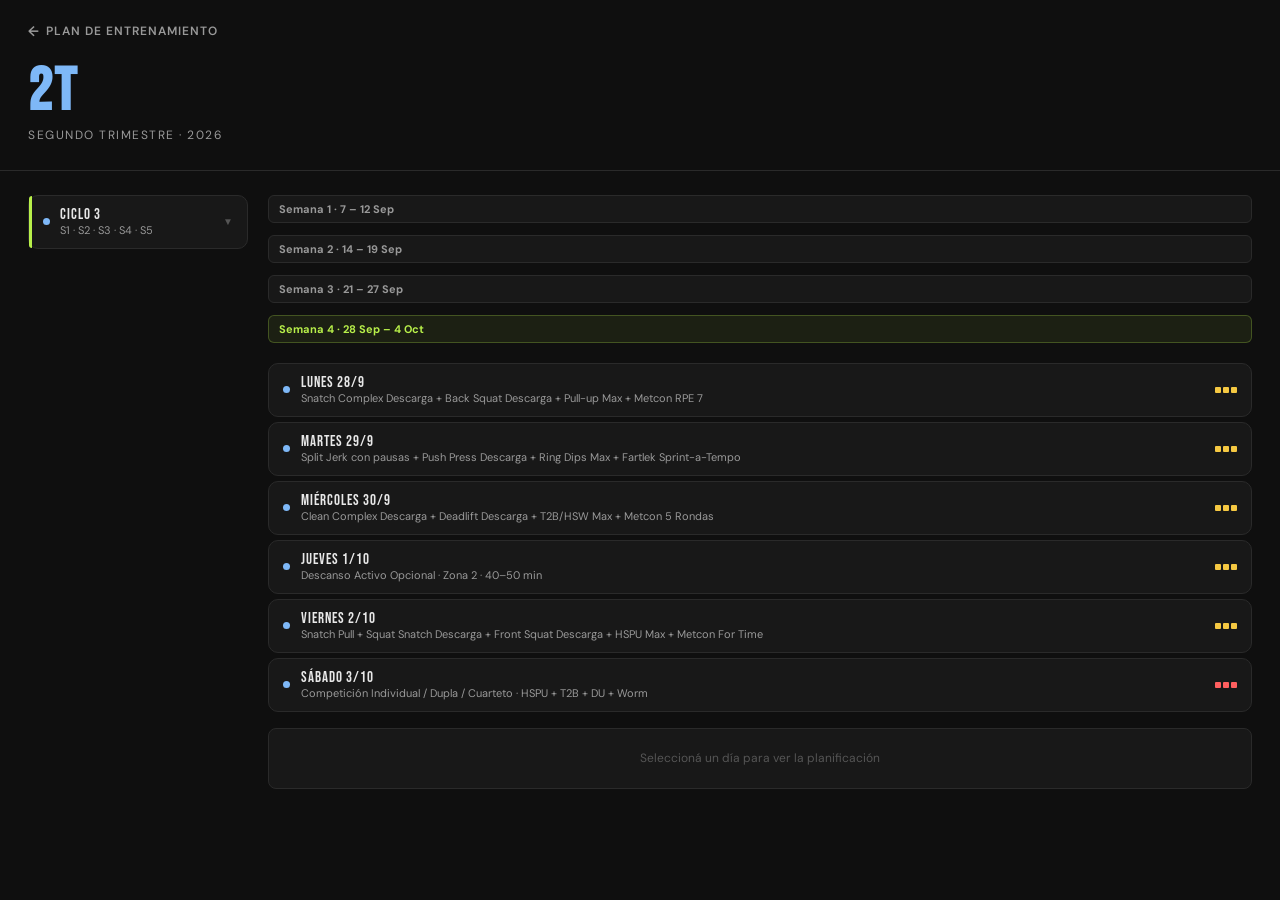
==== commit ffec0018: "2T: Agregar C3 S3 Sáb 26/9 + C3 S4 completa (28 Sep – 3 Oct) - Sábado 26/9 (C3 S3): Thruster Cycling" ====
--- a/2t.html
+++ b/2t.html
@@ -5842,6 +5842,530 @@
       <div class="ex-item"><div class="ex-bullet"></div><span class="ex-name">10 Face Pulls en polea</span></div>
       <div class="ex-item"><div class="ex-bullet"></div><span class="ex-name">8/8 Bulgarian Split Squat</span><span class="ex-detail">RPE 8</span></div>
     </div>
+  </div>
+</details>
+</template>
+
+<template id="t-c3s3sab-content">
+<div class="plan-header">
+  <div class="plan-day-label" style="color:var(--blue)">Sábado 26 de Septiembre · Ciclo 3 · Semana 3</div>
+  <div class="plan-title">Thruster Cycling · Bench Press Waves · Competición Individual / Dupla / Trio / Cuarteto</div>
+  <div class="plan-tags">
+    <span class="tag tag-oly">Olímpico</span>
+    <span class="tag tag-bwp">WOD</span>
+  </div>
+</div>
+<details class="block">
+  <summary><span class="block-icon">🔥</span><div><div class="block-title">Calentamiento</div><div class="block-subtitle">Pliometría + 3 Rondas · Empuje + Activación</div></div><span class="block-chevron">▼</span></summary>
+  <div class="block-body">
+    <div class="sub-label">Pliometría — 4 Series</div>
+    <div class="ex-group">
+      <div class="ex-item"><div class="ex-bullet"></div><span class="ex-name">5 Push-Ups Explosivos a Cajón o Discos</span><span class="ex-detail">Empuje desde el piso aterrizando manos sobre cajón bajo o discos</span></div>
+    </div>
+    <div class="sub-label">3 Rondas</div>
+    <div class="ex-group">
+      <div class="ex-item"><div class="ex-bullet"></div><span class="ex-name">10/10 Floor Press 1 Brazo en Puente de Glúteos</span><span class="ex-detail">Puente contralateral</span></div>
+      <div class="ex-item"><div class="ex-bullet"></div><span class="ex-name">10/10 Banded Monster Walk</span></div>
+      <div class="ex-item"><div class="ex-bullet"></div><span class="ex-name">10 Banded Kipping</span><span class="ex-detail">Banda a la altura del pecho o de los pies</span></div>
+      <div class="ex-item"><div class="ex-bullet"></div><span class="ex-name">10/10 Ring Rows 1 Brazo</span></div>
+    </div>
+  </div>
+</details>
+<details class="skill-block">
+  <summary><span class="block-icon">🏋️</span><div><div class="block-title">Levantamiento Olímpico · Thruster Barbell Cycling</div><div class="block-subtitle">Series UBK · Descanso a necesidad</div></div><span class="block-chevron">▼</span></summary>
+  <div class="block-body">
+    <div class="ex-note" style="margin-bottom:8px;">Si fallás algún porcentaje, mantenés el peso en el siguiente.</div>
+    <div class="complex-wrap">
+      <div class="complex-list">
+        <div class="c-item"><span class="c-item-name">15 reps</span><span class="c-item-reps">45%</span></div>
+        <div class="c-item"><span class="c-item-name">12 reps</span><span class="c-item-reps">55%</span></div>
+        <div class="c-item"><span class="c-item-name">9 reps</span><span class="c-item-reps">65%</span></div>
+        <div class="c-item"><span class="c-item-name">6 reps</span><span class="c-item-reps">75%</span></div>
+        <div class="c-item"><span class="c-item-name">3 reps</span><span class="c-item-reps">85%</span></div>
+      </div>
+    </div>
+  </div>
+</details>
+<details class="block">
+  <summary><span class="block-icon">💪</span><div><div class="block-title">Fuerza Básica · Bench Press — Waves Semana 3</div><div class="block-subtitle">2 Olas · Descanso 2'–3' entre series y olas</div></div><span class="block-chevron">▼</span></summary>
+  <div class="block-body">
+    <div class="complex-wrap">
+      <div class="complex-list">
+        <div class="c-item"><span class="c-item-name">Ola 1 · 5 reps</span><span class="c-item-reps">75%</span></div>
+        <div class="c-item"><span class="c-item-name">Ola 1 · 4 reps</span><span class="c-item-reps">80%</span></div>
+        <div class="c-item"><span class="c-item-name">Ola 1 · 3 reps</span><span class="c-item-reps">85%</span></div>
+        <div class="c-item"><span class="c-item-name">Ola 2 · 5 reps</span><span class="c-item-reps">80%</span></div>
+        <div class="c-item"><span class="c-item-name">Ola 2 · 4 reps</span><span class="c-item-reps">85%</span></div>
+        <div class="c-item"><span class="c-item-name">Ola 2 · 3 reps</span><span class="c-item-reps">90%</span></div>
+      </div>
+    </div>
+  </div>
+</details>
+<details class="wod-block" open>
+  <summary><span class="block-icon">🏆</span><div><div class="block-title">Metcon · Individual</div><div class="block-subtitle">3 Eventos · DU/HSW · Burpees · Run/T2B/Thruster</div></div><span class="block-chevron">▼</span></summary>
+  <div class="wod-body">
+    <div class="sub-label">Evento 1 · TC 13'</div>
+    100 Double Unders · 40m Handstand Walk<br>
+    100 Double Unders · 40m Overhead Walking Lunges <em>(2×24/16 | 2×20/14 kg)</em><br>
+    100 Double Unders · 40m Handstand Walk<br><br>
+    <div class="sub-label">Evento 2 · TC 13'</div>
+    25 (H) / 20 (M) Cal Row · 25 Burpees Sin Salto<br>
+    25/20 Cal Row · 25 Burpees Broad Jump<br>
+    25/20 Cal Row · 25 Burpees Over the Line <em>(línea ancha 20 cm; la cabeza no puede quedar sobre la línea)</em><br><br>
+    <div class="sub-label">Evento 3 · TC 13' · 2 Rondas</div>
+    300m Run · 30 Toes to Bar · 30 Thrusters <em>(30/25 kg)</em>
+  </div>
+</details>
+<details class="wod-block">
+  <summary><span class="block-icon">👥</span><div><div class="block-title">Metcon · Dupla</div><div class="block-subtitle">3 Eventos · AC / Synchro / Relevos</div></div><span class="block-chevron">▼</span></summary>
+  <div class="wod-body">
+    <div class="sub-label">Evento 1 · TC 13'</div>
+    150 DU (AC) · 60m HSW <em>(relevos cada 10m)</em><br>
+    150 DU (AC) · 40m OH Walking Lunges Synchro <em>(2×24/16 | 2×20/14 kg)</em><br>
+    150 DU (AC) · 40m HSW <em>(relevos cada 10m)</em><br><br>
+    <div class="sub-label">Evento 2 · TC 13'</div>
+    25/20 Cal Row (A) + 20/18 Cal Bike (B)<br>
+    25 Burpees Sin Salto Synchro<br>
+    25/20 Cal Row (B) + 20/18 Cal Bike (A)<br>
+    25m Burpees Broad Jump HYROX Style<br>
+    25/20 Cal Row (libre) + 20/18 Cal Bike (libre)<br>
+    25 Burpees Over the Line Synchro<br><br>
+    <div class="sub-label">Evento 3 · TC 13' · 2 Rondas</div>
+    300m Run Synchro · 30 T2B Synchro · 30 Thrusters (30/25 kg) Synchro
+  </div>
+</details>
+<details class="wod-block">
+  <summary><span class="block-icon">👥</span><div><div class="block-title">Metcon · Trio</div><div class="block-subtitle">3 Eventos · Rotaciones A/B/C</div></div><span class="block-chevron">▼</span></summary>
+  <div class="wod-body">
+    <div class="sub-label">Evento 1 · TC 13'</div>
+    A: 150 DU · B+C: 60m HSW <em>(relevos cada 10m)</em><br>
+    B: 150 DU · A+C: 40m OH Lunges Synchro <em>(2×24/16 | 2×20/14 kg)</em><br>
+    C: 150 DU · B+A: 60m HSW <em>(relevos cada 10m)</em><br><br>
+    <div class="sub-label">Evento 2 · TC 13'</div>
+    A: 25/20 Cal Row · B: 20/18 Cal Bike · C: 10 Shuttle Runs (2×7.5m)<br>
+    25 Burpees Sin Salto Synchro<br>
+    B: 25/20 Cal Row · C: 20/18 Cal Bike · A: 10 Shuttles<br>
+    25m Burpees Broad Jump HYROX Style<br>
+    C: 25/20 Cal Row · A: 20/18 Cal Bike · B: 10 Shuttles<br>
+    25 Burpees Over the Line Synchro<br><br>
+    <div class="sub-label">Evento 3 · TC 13' · 2 Rondas</div>
+    300m Run Synchro · 30 T2B Synchro · 30 Thrusters (30/25 kg) Synchro
+  </div>
+</details>
+<details class="wod-block">
+  <summary><span class="block-icon">👥</span><div><div class="block-title">Metcon · Cuarteto</div><div class="block-subtitle">3 Eventos · Rotaciones A/B/C/D + Worm</div></div><span class="block-chevron">▼</span></summary>
+  <div class="wod-body">
+    <div class="sub-label">Evento 1 · TC 13'</div>
+    1· A+B: 200 DU · C+D: 60m HSW <em>(relevos cada 10m)</em><br>
+    2· C+D: 200 DU · A+B: 60m HSW <em>(relevos cada 10m)</em><br>
+    3· Cambios libres: 200 DU · Cambios libres: 60 T2B Synchro ×2<br>
+    Run to Finish<br><br>
+    <div class="sub-label">Evento 2 · TC 15'</div>
+    A: 25/20 Cal Row · B: 20/18 Cal Bike · C: 10 Shuttles (2×7.5m) · D: 15/12 Cal Ski<br>
+    25 Burpees Sin Salto Synchro<br>
+    B: Row · C: Bike · D: Shuttles · A: 15/12 Cal Ski<br>
+    25m Burpees Broad Jump HYROX Style<br>
+    C: Row · D: Bike · A: Shuttles · B: 15/12 Cal Ski<br>
+    25 Burpees Over the Line Synchro<br>
+    D: Row · A: Bike · B: Shuttles · C: 15/12 Cal Ski<br>
+    Run to Finish<br><br>
+    <div class="sub-label">Evento 3 · TC 15' · 2 Rondas</div>
+    300m Run Synchro · 30 Worm Shoulder to Overhead · 20 Worm Thrusters · 10 Worm Clean &amp; Jerk
+  </div>
+</details>
+</template>
+
+<template id="t-c3s4lun-content">
+<div class="plan-header">
+  <div class="plan-day-label" style="color:var(--blue)">Lunes 28 de Septiembre · Ciclo 3 · Semana 4 · Descarga</div>
+  <div class="plan-title">Snatch Complex · Back Squat Descarga · Pull-up Max · Metcon RPE 7</div>
+  <div class="plan-tags">
+    <span class="tag tag-oly">Olímpico</span>
+    <span class="tag tag-skills">Gimnástica</span>
+    <span class="tag tag-bwp">WOD</span>
+  </div>
+</div>
+<details class="block">
+  <summary><span class="block-icon">🔥</span><div><div class="block-title">Calentamiento</div><div class="block-subtitle">Pliometría + 3 Rondas · Snatch Prep + Estabilidad</div></div><span class="block-chevron">▼</span></summary>
+  <div class="block-body">
+    <div class="sub-label">Pliometría — 4 Series</div>
+    <div class="ex-group">
+      <div class="ex-item"><div class="ex-bullet"></div><span class="ex-name">3 Depth Drop to Box Jump</span><span class="ex-detail">Caída desde 30–45 cm → rebote al cajón · mínimo tiempo de contacto en el suelo</span></div>
+    </div>
+    <div class="sub-label">3 Rondas</div>
+    <div class="ex-group">
+      <div class="ex-item"><div class="ex-bullet"></div><span class="ex-name">10 OHS con banda elástica cruzada</span></div>
+      <div class="ex-item"><div class="ex-bullet"></div><span class="ex-name">10/10 Single-Arm KB Overhead Squat</span></div>
+      <div class="ex-item"><div class="ex-bullet"></div><span class="ex-name">10 Scapular Pull-Ups</span><span class="ex-detail">Pausa 3'' arriba</span></div>
+      <div class="ex-item"><div class="ex-bullet"></div><span class="ex-name">5 Tall Snatches con barra vacía</span></div>
+      <div class="ex-item"><div class="ex-bullet"></div><span class="ex-name">5 Hang Muscle Snatch</span></div>
+    </div>
+  </div>
+</details>
+<details class="skill-block">
+  <summary><span class="block-icon">🏋️</span><div><div class="block-title">Levantamiento Olímpico · Complex Snatch Técnico</div><div class="block-subtitle">5 Series · Lift Off + Hang Pull + Hang Squat Snatch</div></div><span class="block-chevron">▼</span></summary>
+  <div class="block-body">
+    <div class="ex-note" style="margin-bottom:8px;">Snatch Lift Off (1'' en el suelo) + Hang Snatch Pull + Hang Squat Snatch (1'' de pausa en recepción). Grabate — fijate en las posiciones fuera de balance.</div>
+    <div class="complex-wrap">
+      <div class="complex-list">
+        <div class="c-item"><span class="c-item-name">5 series de 1+2+2 · inicio</span><span class="c-item-reps">60%</span></div>
+        <div class="c-item"><span class="c-item-name">5 series de 1+2+2 · tope</span><span class="c-item-reps">70%</span></div>
+      </div>
+    </div>
+  </div>
+</details>
+<details class="block">
+  <summary><span class="block-icon">💪</span><div><div class="block-title">Fuerza Básica · Back Squat — Descarga Semana 4</div><div class="block-subtitle">3 × 5 reps · Bajada controlada, subida rápida</div></div><span class="block-chevron">▼</span></summary>
+  <div class="block-body">
+    <div class="complex-wrap">
+      <div class="complex-list">
+        <div class="c-item"><span class="c-item-name">3 × 5 reps · mínimo</span><span class="c-item-reps">65%</span></div>
+        <div class="c-item"><span class="c-item-name">3 × 5 reps · máximo</span><span class="c-item-reps">70%</span></div>
+      </div>
+    </div>
+  </div>
+</details>
+<details class="skill-block">
+  <summary><span class="block-icon">🤸</span><div><div class="block-title">Fuerza Gimnástica · Tracción — Dominadas Estrictas</div><div class="block-subtitle">Max Rep · 2 Intentos Máximo</div></div><span class="block-chevron">▼</span></summary>
+  <div class="block-body">
+    <div class="ex-group">
+      <div class="ex-item"><div class="ex-bullet"></div><span class="ex-name">Max Rep Dominadas Estrictas sin peso</span><span class="ex-detail">2 intentos máximo</span></div>
+    </div>
+  </div>
+</details>
+<details class="wod-block" open>
+  <summary><span class="block-icon">🔁</span><div><div class="block-title">Metcon · 2 Rondas Alternadas · RPE 7</div><div class="block-subtitle">Row/C2B/Thrusters + Ski/HSPU/Power Snatch · Ritmo constante</div></div><span class="block-chevron">▼</span></summary>
+  <div class="wod-body">
+    <strong>2 Rondas completas</strong><br><br>
+    <strong>Bloque A:</strong><br>
+    — 18 (H) / 15 (M) Cal Row<br>
+    — 15 Chest to Bar<br>
+    — 12 Thrusters <em>(40/25 kg)</em><br>
+    — 9 Chest to Bar<br>
+    <span style="opacity:.6;font-size:12px">Rest 3'</span><br><br>
+    <strong>Bloque B:</strong><br>
+    — 18 (H) / 15 (M) Cal Ski Erg<br>
+    — 15 HSPU <em>(Open Standard 76×25 cm)</em><br>
+    — 12 Power Snatch <em>(40/25 kg)</em><br>
+    — 9 HSPU <em>(Open Standard)</em><br>
+    <span style="opacity:.6;font-size:12px">Rest 3'</span><br><br>
+    <div class="note-box">Semana de descarga — ritmo tranquilo, RPE 7. Sin sprints. Mantené el ritmo constante, buscá calidad de movimiento y transiciones rápidas. Encontrá el ciclo de respiración en cada ejercicio.</div>
+  </div>
+</details>
+</template>
+
+<template id="t-c3s4mar-content">
+<div class="plan-header">
+  <div class="plan-day-label" style="color:var(--blue)">Martes 29 de Septiembre · Ciclo 3 · Semana 4 · Descarga</div>
+  <div class="plan-title">Split Jerk con Pausas · Push Press Descarga · Ring Dips Max · Fartlek Sprint-a-Tempo</div>
+  <div class="plan-tags">
+    <span class="tag tag-oly">Olímpico</span>
+    <span class="tag tag-skills">Gimnástica</span>
+    <span class="tag tag-bwp">WOD</span>
+  </div>
+</div>
+<details class="block">
+  <summary><span class="block-icon">🔥</span><div><div class="block-title">Calentamiento</div><div class="block-subtitle">Pliometría + 3 Rondas · Jerk Prep + Core</div></div><span class="block-chevron">▼</span></summary>
+  <div class="block-body">
+    <div class="sub-label">Pliometría — 4 Series</div>
+    <div class="ex-group">
+      <div class="ex-item"><div class="ex-bullet"></div><span class="ex-name">5 Plyo Push-Ups to Plates</span><span class="ex-detail">Flexión explosiva aterrizando manos sobre discos 10–15 kg</span></div>
+      <div class="ex-item"><div class="ex-bullet"></div><span class="ex-name">4/4 Split Medball Side Throw</span><span class="ex-detail">Lanzamiento lateral desde split</span></div>
+    </div>
+    <div class="sub-label">3 Rondas</div>
+    <div class="ex-group">
+      <div class="ex-item"><div class="ex-bullet"></div><span class="ex-name">5 Toes to Ring Estrictos</span><span class="ex-detail">Bien ejecutados</span></div>
+      <div class="ex-item"><div class="ex-bullet"></div><span class="ex-name">10 KB Z-Press Bottoms-Up</span></div>
+      <div class="ex-item"><div class="ex-bullet"></div><span class="ex-name">10'' Wall Facing HS Hold</span></div>
+      <div class="ex-item"><div class="ex-bullet"></div><span class="ex-name">5 Jerk Dips &amp; Drive</span></div>
+      <div class="ex-item"><div class="ex-bullet"></div><span class="ex-name">5 Push Press desde Split</span></div>
+      <div class="ex-item"><div class="ex-bullet"></div><span class="ex-name">5 Split Jerk</span><span class="ex-detail">2'' de pausa en recepción</span></div>
+    </div>
+  </div>
+</details>
+<details class="skill-block">
+  <summary><span class="block-icon">🏋️</span><div><div class="block-title">Levantamiento Olímpico · Split Jerk con Pausas</div><div class="block-subtitle">5 Series × 2 reps · Rep 1 = pausa dip · Rep 2 = pausa recepción</div></div><span class="block-chevron">▼</span></summary>
+  <div class="block-body">
+    <div class="ex-note" style="margin-bottom:8px;">Rep 1: pausa 3'' en el dip (bajada). Rep 2: pausa 3'' en la posición de recepción.</div>
+    <div class="complex-wrap">
+      <div class="complex-list">
+        <div class="c-item"><span class="c-item-name">5 × 2 reps · inicio</span><span class="c-item-reps">60%</span></div>
+        <div class="c-item"><span class="c-item-name">5 × 2 reps · tope</span><span class="c-item-reps">70%</span></div>
+      </div>
+    </div>
+  </div>
+</details>
+<details class="block">
+  <summary><span class="block-icon">💪</span><div><div class="block-title">Fuerza Básica · Push Press — Descarga Semana 4</div><div class="block-subtitle">3 × 5 reps</div></div><span class="block-chevron">▼</span></summary>
+  <div class="block-body">
+    <div class="complex-wrap">
+      <div class="complex-list">
+        <div class="c-item"><span class="c-item-name">3 × 5 reps · mínimo</span><span class="c-item-reps">65%</span></div>
+        <div class="c-item"><span class="c-item-name">3 × 5 reps · máximo</span><span class="c-item-reps">70%</span></div>
+      </div>
+    </div>
+  </div>
+</details>
+<details class="skill-block">
+  <summary><span class="block-icon">🤸</span><div><div class="block-title">Fuerza Gimnástica · Empuje — Ring Dips Estrictos Max</div><div class="block-subtitle">Max Rep · 2 Series Máximo · Descanso 4–5' entre series</div></div><span class="block-chevron">▼</span></summary>
+  <div class="block-body">
+    <div class="ex-group">
+      <div class="ex-item"><div class="ex-bullet"></div><span class="ex-name">Max Rep Ring Dips Estrictos</span><span class="ex-detail">2 series máximo · Descanso 4–5' entre ellas</span></div>
+    </div>
+  </div>
+</details>
+<details class="wod-block" open>
+  <summary><span class="block-icon">🏃</span><div><div class="block-title">Capacidad Aeróbica · Fartlek Sprint-a-Tempo</div><div class="block-subtitle">36 min · 9 Rondas · 30'' Sprint + 3'30'' Suave</div></div><span class="block-chevron">▼</span></summary>
+  <div class="wod-body">
+    <strong>36 min continuos — 9 Rondas</strong><br><br>
+    Cada ronda:<br>
+    — <strong>30 segundos</strong> a SPRINT <em>(RPE 9)</em><br>
+    — <strong>3'30''</strong> a ritmo tranquilo <em>(Zona 2 alta — podés bajar a Z2 baja si es necesario, pero intentá no hacerlo)</em><br><br>
+    <div class="note-box">Si no estás acostumbrado a correr a máxima velocidad, andá probando de a poco a lo largo de las rondas. No deformes la técnica de carrera por la velocidad. Corré bien, lo más rápido que puedas. Si te sentís que te desarmás, bajá la velocidad.</div>
+  </div>
+</details>
+</template>
+
+<template id="t-c3s4mie-content">
+<div class="plan-header">
+  <div class="plan-day-label" style="color:var(--blue)">Miércoles 30 de Septiembre · Ciclo 3 · Semana 4 · Descarga</div>
+  <div class="plan-title">Clean Complex · Deadlift Descarga · T2B + HSW Max · Metcon 5 Rondas</div>
+  <div class="plan-tags">
+    <span class="tag tag-oly">Olímpico</span>
+    <span class="tag tag-skills">Gimnástica</span>
+    <span class="tag tag-bwp">WOD</span>
+  </div>
+</div>
+<details class="block">
+  <summary><span class="block-icon">🔥</span><div><div class="block-title">Calentamiento</div><div class="block-subtitle">Pliometría + 3 Rondas · Clean Prep + Core</div></div><span class="block-chevron">▼</span></summary>
+  <div class="block-body">
+    <div class="sub-label">Pliometría — 4 Series</div>
+    <div class="ex-group">
+      <div class="ex-item"><div class="ex-bullet"></div><span class="ex-name">3 Broad Jump + Jump over Hurdle</span><span class="ex-detail">Salto en largo → salto pasando por encima de valla media (rodillas)</span></div>
+    </div>
+    <div class="sub-label">3 Rondas</div>
+    <div class="ex-group">
+      <div class="ex-item"><div class="ex-bullet"></div><span class="ex-name">10'' GHD Back Extension Hold + 10 GHD Back Extension</span></div>
+      <div class="ex-item"><div class="ex-bullet"></div><span class="ex-name">10 GHD Sit-Ups hasta Hollow</span></div>
+      <div class="ex-item"><div class="ex-bullet"></div><span class="ex-name">5 Dragon Flags</span><span class="ex-detail">3'' excéntrico</span></div>
+      <div class="ex-item"><div class="ex-bullet"></div><span class="ex-name">5 Muscle Cleans</span></div>
+      <div class="ex-item"><div class="ex-bullet"></div><span class="ex-name">5 Clean Pull</span></div>
+      <div class="ex-item"><div class="ex-bullet"></div><span class="ex-name">5 Tall Clean</span></div>
+    </div>
+  </div>
+</details>
+<details class="skill-block">
+  <summary><span class="block-icon">🏋️</span><div><div class="block-title">Levantamiento Olímpico · Complex Clean Técnico</div><div class="block-subtitle">5 Series · Clean Lift Off + Clean Pull + Squat Clean</div></div><span class="block-chevron">▼</span></summary>
+  <div class="block-body">
+    <div class="ex-note" style="margin-bottom:8px;">Clean Lift Off (1'' en el suelo) + Clean Pull + Squat Clean (1'' de pausa abajo). Grabate — fijate en las posiciones fuera de balance.</div>
+    <div class="complex-wrap">
+      <div class="complex-list">
+        <div class="c-item"><span class="c-item-name">5 series de 1+2+2 · inicio</span><span class="c-item-reps">60%</span></div>
+        <div class="c-item"><span class="c-item-name">5 series de 1+2+2 · tope</span><span class="c-item-reps">70%</span></div>
+      </div>
+    </div>
+  </div>
+</details>
+<details class="block">
+  <summary><span class="block-icon">💪</span><div><div class="block-title">Fuerza Básica · Deadlift — Descarga Semana 4</div><div class="block-subtitle">3 × 5 reps · Touch &amp; Go liviano · Espalda derecha obligatoria</div></div><span class="block-chevron">▼</span></summary>
+  <div class="block-body">
+    <div class="complex-wrap">
+      <div class="complex-list">
+        <div class="c-item"><span class="c-item-name">3 × 5 reps · mínimo</span><span class="c-item-reps">65%</span></div>
+        <div class="c-item"><span class="c-item-name">3 × 5 reps · máximo</span><span class="c-item-reps">70%</span></div>
+      </div>
+    </div>
+  </div>
+</details>
+<details class="skill-block">
+  <summary><span class="block-icon">🤸</span><div><div class="block-title">Fuerza Gimnástica · T2B UBK + HSW UBK</div><div class="block-subtitle">2 Intentos Máximo cada uno · Descanso 2'–3' entre intentos</div></div><span class="block-chevron">▼</span></summary>
+  <div class="block-body">
+    <div class="ex-group">
+      <div class="ex-item"><div class="ex-bullet"></div><span class="ex-name">Max Rep Toes to Bar Kipping Unbroken</span><span class="ex-detail">2 intentos máximo</span></div>
+      <div class="ex-item"><div class="ex-bullet"></div><span class="ex-name">Max Metros Caminata de Manos Unbroken</span><span class="ex-detail">2 intentos máximo</span></div>
+    </div>
+  </div>
+</details>
+<details class="wod-block" open>
+  <summary><span class="block-icon">🔁</span><div><div class="block-title">Metcon · 5 Rondas For Time</div><div class="block-subtitle">Rope Climb + DKB + Squat Clean + Burpees · Rest 30'' entre rondas</div></div><span class="block-chevron">▼</span></summary>
+  <div class="wod-body">
+    <strong>5 Rondas — Rest 30'' entre rondas</strong><br><br>
+    — 1 Rope Climb <em>(empezando sentado en el piso, podés usar piernas)</em><br>
+    — 10 Dual KB Hang Clean &amp; Jerk <em>(2×24/16 | 2×20/14 kg)</em><br>
+    — 4 Squat Clean Singles <em>(80/55 | 70/45 kg)</em><br>
+    — 8 Burpees Over the Bar <em>(Facing)</em>
+  </div>
+</details>
+</template>
+
+<template id="t-c3s4jue-content">
+<div class="plan-header">
+  <div class="plan-day-label" style="color:var(--blue)">Jueves 1 de Octubre · Ciclo 3 · Semana 4 · Descarga</div>
+  <div class="plan-title">Descanso Activo Opcional · Zona 2</div>
+  <div class="plan-tags">
+    <span class="tag tag-pump">Recuperación</span>
+  </div>
+</div>
+<details class="block" open>
+  <summary><span class="block-icon">🏃</span><div><div class="block-title">Capacidad Aeróbica · Zona 2 (Opcional)</div><div class="block-subtitle">45–50 Minutos · 130–140 bpm</div></div><span class="block-chevron">▼</span></summary>
+  <div class="block-body">
+    <div class="ex-group">
+      <div class="ex-item"><div class="ex-bullet"></div><span class="ex-name">45–50 min Trote Regenerativo</span><span class="ex-detail">o C2 Bike</span></div>
+    </div>
+    <div class="note-box" style="margin-top:10px;">Pulsaciones en 130–140 bpm. Si necesitás parar o caminar porque superás la zona cardíaca, hacelo.</div>
+    <div class="note-box note-warn" style="margin-top:8px;">Si venís cansado, no vayas al box. Relajá en casa, aprovechá para salir al aire libre, tomar sol si podés o caminar.</div>
+  </div>
+</details>
+</template>
+
+<template id="t-c3s4vie-content">
+<div class="plan-header">
+  <div class="plan-day-label" style="color:var(--blue)">Viernes 2 de Octubre · Ciclo 3 · Semana 4 · Descarga</div>
+  <div class="plan-title">Snatch Pull + Squat Snatch · Front Squat Descarga · HSPU Max · Metcon For Time</div>
+  <div class="plan-tags">
+    <span class="tag tag-oly">Olímpico</span>
+    <span class="tag tag-skills">Gimnástica</span>
+    <span class="tag tag-bwp">WOD</span>
+  </div>
+</div>
+<details class="block">
+  <summary><span class="block-icon">🔥</span><div><div class="block-title">Calentamiento</div><div class="block-subtitle">Pliometría + 3 Rondas · Snatch Warm-Up</div></div><span class="block-chevron">▼</span></summary>
+  <div class="block-body">
+    <div class="sub-label">Pliometría — 4 Series</div>
+    <div class="ex-group">
+      <div class="ex-item"><div class="ex-bullet"></div><span class="ex-name">5/5 Single-Leg Lateral Bounding</span><span class="ex-detail">Saltos laterales a una pierna</span></div>
+    </div>
+    <div class="sub-label">3 Rondas</div>
+    <div class="ex-group">
+      <div class="ex-item"><div class="ex-bullet"></div><span class="ex-name">10 Front Rack Lunges</span><span class="ex-detail">Paso corto, dominante rodilla y cadera, descenso controlado</span></div>
+      <div class="ex-item"><div class="ex-bullet"></div><span class="ex-name">5 Drop Snatches</span></div>
+      <div class="ex-item"><div class="ex-bullet"></div><span class="ex-name">5 Balance Snatches</span></div>
+      <div class="ex-item"><div class="ex-bullet"></div><span class="ex-name">5 Snatch Pull</span></div>
+      <div class="ex-item"><div class="ex-bullet"></div><span class="ex-name">5 Hang Muscle Snatch</span></div>
+      <div class="ex-item"><div class="ex-bullet"></div><span class="ex-name">5 Jefferson Curls</span><span class="ex-detail">Agarre de Snatch</span></div>
+      <div class="ex-item"><div class="ex-bullet"></div><span class="ex-name">8 Cal Bike</span></div>
+    </div>
+  </div>
+</details>
+<details class="skill-block">
+  <summary><span class="block-icon">🏋️</span><div><div class="block-title">Levantamiento Olímpico · Snatch Pull + Squat Snatch</div><div class="block-subtitle">4 Series · 2 Pulls + 1 Squat Snatch · Pausa en recepción</div></div><span class="block-chevron">▼</span></summary>
+  <div class="block-body">
+    <div class="ex-note" style="margin-bottom:8px;">Pulls perfectos — sin codos flexionados. Squat Snatch con 1'' de pausa en recepción. Descanso 1–2' entre series.</div>
+    <div class="complex-wrap">
+      <div class="complex-list">
+        <div class="c-item"><span class="c-item-name">4 × (2+1) · inicio</span><span class="c-item-reps">60%</span></div>
+        <div class="c-item"><span class="c-item-name">4 × (2+1) · tope</span><span class="c-item-reps">70%</span></div>
+      </div>
+    </div>
+  </div>
+</details>
+<details class="block">
+  <summary><span class="block-icon">💪</span><div><div class="block-title">Fuerza Básica · Front Squat — Descarga Semana 4</div><div class="block-subtitle">3 × 5 reps</div></div><span class="block-chevron">▼</span></summary>
+  <div class="block-body">
+    <div class="complex-wrap">
+      <div class="complex-list">
+        <div class="c-item"><span class="c-item-name">3 × 5 reps · mínimo</span><span class="c-item-reps">65%</span></div>
+        <div class="c-item"><span class="c-item-name">3 × 5 reps · máximo</span><span class="c-item-reps">70%</span></div>
+      </div>
+    </div>
+  </div>
+</details>
+<details class="skill-block">
+  <summary><span class="block-icon">🤸</span><div><div class="block-title">Fuerza Gimnástica · HSPU Max Strict + Max Kipping</div><div class="block-subtitle">2 Intentos Máximo c/u · Opcionales</div></div><span class="block-chevron">▼</span></summary>
+  <div class="block-body">
+    <div class="ex-group">
+      <div class="ex-item"><div class="ex-bullet"></div><span class="ex-name">Max Rep HSPU Strict</span><span class="ex-detail">2 intentos máximo (opcionales)</span></div>
+      <div class="ex-item"><div class="ex-bullet"></div><span class="ex-name">→ Descanso 5–6'</span></div>
+      <div class="ex-item"><div class="ex-bullet"></div><span class="ex-name">Max Rep HSPU Kipping</span><span class="ex-detail">2 intentos máximo (opcionales)</span></div>
+    </div>
+  </div>
+</details>
+<details class="wod-block" open>
+  <summary><span class="block-icon">🔁</span><div><div class="block-title">Metcon · For Time</div><div class="block-subtitle">Cardio Alternado + Burpees + Carries</div></div><span class="block-chevron">▼</span></summary>
+  <div class="wod-body">
+    — 25 (H) / 20 (M) Cal Bike <em>(adaptación: 35 Box Jump Over)</em><br>
+    — 25 Burpees en el lugar<br>
+    — 25 (H) / 20 (M) Cal Row <em>(adaptación: 10 Shuttle Runs 2×10m)</em><br>
+    — 25 Burpees Over the Row / saltando paralela<br>
+    — 25 (H) / 20 (M) Cal Ski <em>(adaptación: 100 Double Unders)</em><br>
+    — 25 Burpees Target<br>
+    — 150m Farmer's Carry <em>(2×32/24 | 2×30/22.5 kg)</em><br>
+    — 150m Sandbag Carry <em>(donde quieras) — adaptación: 2 KBs pesadas en Front Rack</em>
+  </div>
+</details>
+</template>
+
+<template id="t-c3s4sab-content">
+<div class="plan-header">
+  <div class="plan-day-label" style="color:var(--blue)">Sábado 3 de Octubre · Ciclo 3 · Semana 4 · Descarga</div>
+  <div class="plan-title">Competición Individual / Dupla / Cuarteto · HSPU + T2B + DU + Worm</div>
+  <div class="plan-tags">
+    <span class="tag tag-skills">Gimnástica</span>
+    <span class="tag tag-bwp">WOD</span>
+  </div>
+</div>
+<details class="block">
+  <summary><span class="block-icon">🔥</span><div><div class="block-title">Calentamiento</div><div class="block-subtitle">Pliometría + 3 Rondas · Activación Competición</div></div><span class="block-chevron">▼</span></summary>
+  <div class="block-body">
+    <div class="sub-label">Pliometría — 4 Series</div>
+    <div class="ex-group">
+      <div class="ex-item"><div class="ex-bullet"></div><span class="ex-name">5 Seated Box Jumps con chaleco o mancuernas</span><span class="ex-detail">Desde sentado, salto al cajón medio o alto</span></div>
+    </div>
+    <div class="sub-label">3 Rondas</div>
+    <div class="ex-group">
+      <div class="ex-item"><div class="ex-bullet"></div><span class="ex-name">10/10 DB Bench Press en puente de glúteos 1 brazo</span></div>
+      <div class="ex-item"><div class="ex-bullet"></div><span class="ex-name">5 Thrusters con barra vacía</span><span class="ex-detail">Pausa en el fondo + 1/2 sentadilla</span></div>
+      <div class="ex-item"><div class="ex-bullet"></div><span class="ex-name">10 Kipping Swings</span></div>
+      <div class="ex-item"><div class="ex-bullet"></div><span class="ex-name">15m Sandbag Carry Bearhug</span><span class="ex-detail">50/30 kg</span></div>
+    </div>
+  </div>
+</details>
+<details class="wod-block" open>
+  <summary><span class="block-icon">🏆</span><div><div class="block-title">Metcon · Individual</div><div class="block-subtitle">3 Eventos · HSPU/T2B/DU · BJO/C2B/DKB · 2km Run</div></div><span class="block-chevron">▼</span></summary>
+  <div class="wod-body">
+    <div class="sub-label">Evento 1 · TC 12'</div>
+    <strong>3 Rondas:</strong> 12 Strict HSPU · 18 Toes to Bar · 60 Double Unders<br>
+    <strong>3 Rondas:</strong> 12 Thrusters <em>(45/30 kg)</em> · 18 Toes to Bar · 60 Double Unders<br><br>
+    <div class="sub-label">Evento 2 · TC 8'</div>
+    30–20–10 Box Jump Over<br>
+    30–20–10 Chest to Bar<br>
+    15–15–15 Dual KB Hang Clean &amp; Jerk <em>(2×21/12 kg)</em><br><br>
+    <div class="sub-label">Evento 3 · For Time</div>
+    2km Run
+  </div>
+</details>
+<details class="wod-block">
+  <summary><span class="block-icon">👥</span><div><div class="block-title">Metcon · Dupla</div><div class="block-subtitle">3 Eventos · AC / Synchro</div></div><span class="block-chevron">▼</span></summary>
+  <div class="wod-body">
+    <div class="sub-label">Evento 1 · TC 12'</div>
+    <strong>3 Rondas:</strong> 18 Strict HSPU (AC) · 18 T2B Synchro · 60 DU (AC)<br>
+    <strong>3 Rondas:</strong> 18 Thrusters (45/30 kg) (AC) · 18 T2B Synchro · 60 DU (AC)<br><br>
+    <div class="sub-label">Evento 2 · TC 8'</div>
+    40–30–20 Box Jump Over <em>(AC)</em><br>
+    30–20–10 Pull-Ups Synchro<br>
+    15–15–15 DKB Hang Clean &amp; Jerk Synchro <em>(2×21/12 kg)</em><br><br>
+    <div class="sub-label">Evento 3 · AMRAP 12'</div>
+    300m Run juntos · 300m Atleta A · 300m Atleta B
+  </div>
+</details>
+<details class="wod-block">
+  <summary><span class="block-icon">👥</span><div><div class="block-title">Metcon · Cuarteto</div><div class="block-subtitle">3 Eventos · Worm + Synchro ×4</div></div><span class="block-chevron">▼</span></summary>
+  <div class="wod-body">
+    <div class="sub-label">Evento 1 · TC 12'</div>
+    <strong>3 Rondas:</strong><br>
+    — Simultáneo: 18 Strict HSPU (AC HM1) / 26 Kipping HSPU (AC HM2)<br>
+    — 18 Toes to Bar Synchro ×4<br>
+    — Simultáneo: 60 DU (AC HM1) / 60 DU (AC HM2)<br>
+    <strong>3 Rondas:</strong><br>
+    — 10 Worm Thrusters<br>
+    — 18 Toes to Bar Synchro ×4<br>
+    — Simultáneo: 60 DU (AC HM1) / 60 DU (AC HM2)<br><br>
+    <div class="sub-label">Evento 2 · TC 8'</div>
+    30–20–10 Box Jump Over Synchro ×4<br>
+    30–20–10 Chest to Bar Synchro <em>(AC entre parejas HM — libre)</em><br>
+    8–6–4 Worm Clean &amp; Jerks<br><br>
+    <div class="sub-label">Evento 3 · AMRAP 12'</div>
+    300m Run juntos · 300m 2 atletas (libre) · 300m 2 atletas (libre)
   </div>
 </details>
 </template>
@@ -5985,6 +6509,18 @@
             { id: 'c3s3mie', label: 'Miércoles 23/9', sub: 'Squat Clean EMOM + Deadlift Waves S3 + T2B Clusters + Capacidad + Legless + Strongman', carga: 'high', contenido: 't-c3s3mie-content' },
             { id: 'c3s3jue', label: 'Jueves 24/9', sub: 'Descanso Activo · Zona 2 · 45–50 min', carga: 'low', contenido: 't-c3s3jue-content' },
             { id: 'c3s3vie', label: 'Viernes 25/9', sub: 'Snatch Cycling + Front Squat Waves S3 + HSPU + AMRAPs con Chaleco + Strongman', carga: 'high', contenido: 't-c3s3vie-content' },
+            { id: 'c3s3sab', label: 'Sábado 26/9', sub: 'Thruster Cycling + Bench Press Waves S3 + Competición Individual / Dupla / Cuarteto', carga: 'high', contenido: 't-c3s3sab-content' },
+          ]
+        },
+        {
+          id: 'c3s4', label: 'Semana 4', sub: 'S4 · Descarga', rango: '28 Sep – 4 Oct',
+          dias: [
+            { id: 'c3s4lun', label: 'Lunes 28/9', sub: 'Snatch Complex Descarga + Back Squat Descarga + Pull-up Max + Metcon RPE 7', carga: 'medium', contenido: 't-c3s4lun-content' },
+            { id: 'c3s4mar', label: 'Martes 29/9', sub: 'Split Jerk con pausas + Push Press Descarga + Ring Dips Max + Fartlek Sprint-a-Tempo', carga: 'medium', contenido: 't-c3s4mar-content' },
+            { id: 'c3s4mie', label: 'Miércoles 30/9', sub: 'Clean Complex Descarga + Deadlift Descarga + T2B/HSW Max + Metcon 5 Rondas', carga: 'medium', contenido: 't-c3s4mie-content' },
+            { id: 'c3s4jue', label: 'Jueves 1/10', sub: 'Descanso Activo Opcional · Zona 2 · 40–50 min', carga: 'low', contenido: 't-c3s4jue-content' },
+            { id: 'c3s4vie', label: 'Viernes 2/10', sub: 'Snatch Pull + Squat Snatch Descarga + Front Squat Descarga + HSPU Max + Metcon For Time', carga: 'medium', contenido: 't-c3s4vie-content' },
+            { id: 'c3s4sab', label: 'Sábado 3/10', sub: 'Competición Individual / Dupla / Cuarteto · HSPU + T2B + DU + Worm', carga: 'high', contenido: 't-c3s4sab-content' },
           ]
         }
       ]
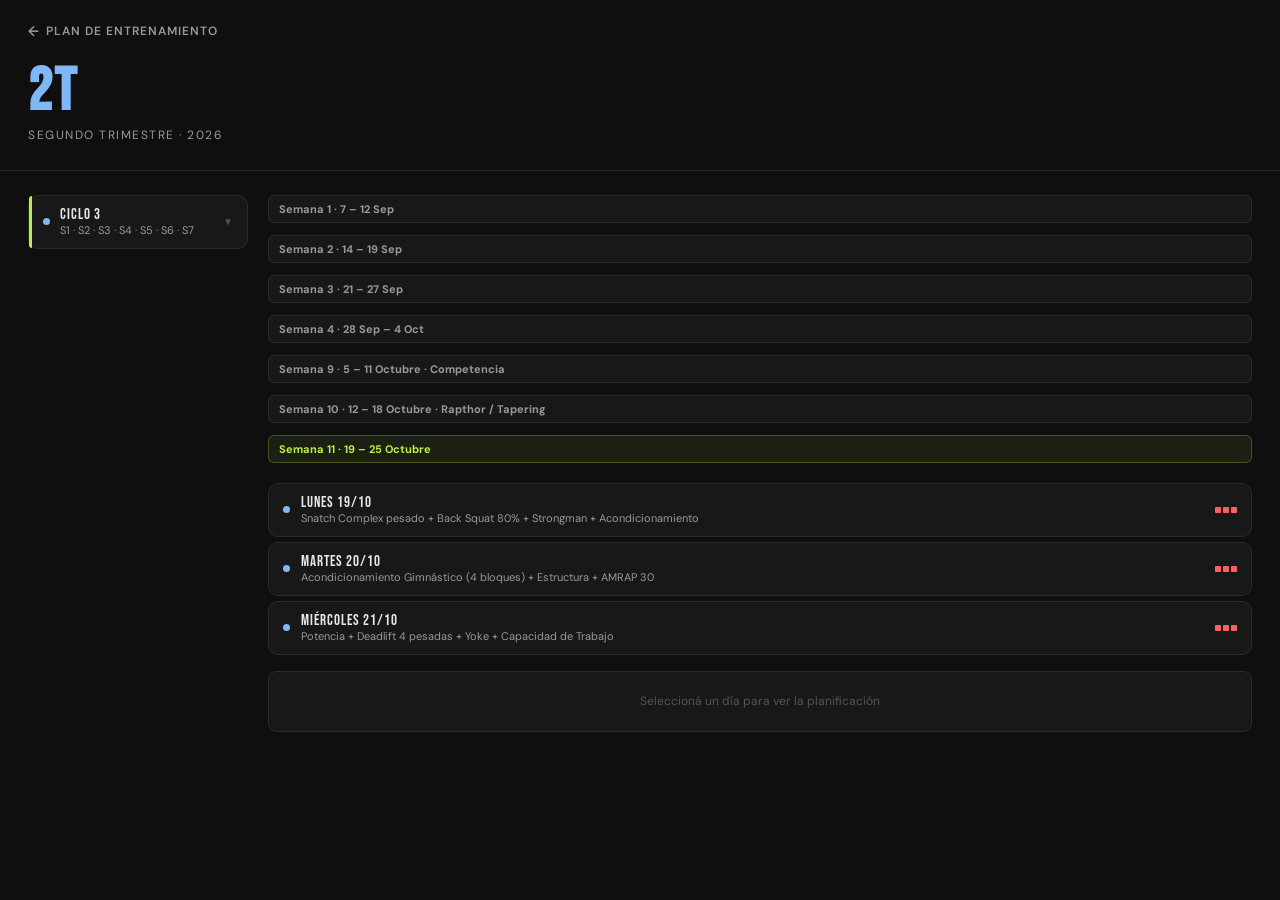
==== commit 41693517: "2T: agregar Semanas 9, 10 y 11 del Ciclo 3 (Oct 5–21) - Ciclo 3 sub actualizado: S1·S2·S3·S4·S5·S6·S" ====
--- a/2t.html
+++ b/2t.html
@@ -6478,7 +6478,7 @@
         }
       ]
     },
-    { id: 'c3', label: 'Ciclo 3', sub: 'S1 · S2 · S3 · S4 · S5',
+    { id: 'c3', label: 'Ciclo 3', sub: 'S1 · S2 · S3 · S4 · S5 · S6 · S7',
       semanas: [
         { id: 'c3s1', label: 'Semana 1', sub: 'S1', rango: '7 – 12 Sep',
           dias: [
@@ -6522,6 +6522,34 @@
             { id: 'c3s4vie', label: 'Viernes 2/10', sub: 'Snatch Pull + Squat Snatch Descarga + Front Squat Descarga + HSPU Max + Metcon For Time', carga: 'medium', contenido: 't-c3s4vie-content' },
             { id: 'c3s4sab', label: 'Sábado 3/10', sub: 'Competición Individual / Dupla / Cuarteto · HSPU + T2B + DU + Worm', carga: 'high', contenido: 't-c3s4sab-content' },
           ]
+        },
+        {
+          id: 'c3s5', label: 'Semana 9', rango: '5 – 11 Octubre · Competencia',
+          dias: [
+            { id: 'c3s5lun', label: 'Lunes 5/10', sub: 'EMOM 20 Snatch + Back Squat 6RM + 2 Metcons', carga: 'high', contenido: 't-c3s5lun-content' },
+            { id: 'c3s5mar', label: 'Martes 6/10', sub: 'Push Press Olas + Capacidad Aeróbica en 3 bloques', carga: 'high', contenido: 't-c3s5mar-content' },
+            { id: 'c3s5mie', label: 'Miércoles 7/10', sub: 'Fuerza Mixta + Habilidad Gimnástica + Metcon 2 Rondas', carga: 'high', contenido: 't-c3s5mie-content' },
+            { id: 'c3s5jue', label: 'Jueves 8/10', sub: 'Descanso Activo · Zona 2 · 45–50 min', carga: 'medium', contenido: 't-c3s5jue-content' },
+            { id: 'c3s5vie', label: 'Viernes 9/10', sub: 'EMOM 20 Clean + Back Squat 4x6 + Acond. Mixto + Metcon 5 Rondas', carga: 'high', contenido: 't-c3s5vie-content' },
+          ]
+        },
+        {
+          id: 'c3s6', label: 'Semana 10', rango: '12 – 18 Octubre · Rapthor / Tapering',
+          dias: [
+            { id: 'c3s6lun', label: 'Lunes 13/10', sub: 'EMOM 20 Snatch + Front Squat 6RM + WOD 1 Freedom / Rapthor', carga: 'high', contenido: 't-c3s6lun-content' },
+            { id: 'c3s6mar', label: 'Martes 14/10', sub: 'Push Press Olas + Test Aeróbico + WOD 3 Freedom / WOD 2 Rapthor', carga: 'high', contenido: 't-c3s6mar-content' },
+            { id: 'c3s6mie', label: 'Miércoles 15/10', sub: 'Fuerza Mixta + Habilidad Gimnástica + Open 27.2 / Último evento Rapthor', carga: 'high', contenido: 't-c3s6mie-content' },
+            { id: 'c3s6jue', label: 'Jueves 16/10', sub: 'Descanso Activo / Descanso total si competís', carga: 'medium', contenido: 't-c3s6jue-content' },
+            { id: 'c3s6vie', label: 'Viernes 17/10', sub: 'EMOM 20 + Front Squat 4x6 + HSPU Déficit / Activación pre-compe', carga: 'high', contenido: 't-c3s6vie-content' },
+          ]
+        },
+        {
+          id: 'c3s7', label: 'Semana 11', rango: '19 – 25 Octubre',
+          dias: [
+            { id: 'c3s7lun', label: 'Lunes 19/10', sub: 'Snatch Complex pesado + Back Squat 80% + Strongman + Acondicionamiento', carga: 'high', contenido: 't-c3s7lun-content' },
+            { id: 'c3s7mar', label: 'Martes 20/10', sub: 'Acondicionamiento Gimnástico (4 bloques) + Estructura + AMRAP 30', carga: 'high', contenido: 't-c3s7mar-content' },
+            { id: 'c3s7mie', label: 'Miércoles 21/10', sub: 'Potencia + Deadlift 4 pesadas + Yoke + Capacidad de Trabajo', carga: 'high', contenido: 't-c3s7mie-content' },
+          ]
         }
       ]
     }
@@ -6719,5 +6747,1675 @@
 
 window.addEventListener('DOMContentLoaded', () => { render(); });
 </script>
+
+<template id="t-c3s5lun-content">
+  <div class="plan-header">
+    <div class="plan-day-label" style="color:var(--blue)">Lunes 5/10 · Ciclo 3</div>
+    <div class="plan-title">2T 2026 — Semana 9 · Competencia</div>
+    <div class="plan-tags">
+      <span class="tag tag-oly">EMOM 20 Snatch</span>
+      <span class="tag tag-str">Back Squat 6RM</span>
+      <span class="tag tag-wod">2 Metcons</span>
+      <span class="tag tag-high">Carga Alta</span>
+    </div>
+  </div>
+
+  <div class="note-box note-warn" style="margin:0 0 12px 0;">
+    <strong>Nota general de la semana:</strong> este es nuestro <strong>segundo microciclo</strong> dentro del nuevo mesociclo específico para temporada de competencias. En el primero trabajamos las bases técnicas del levantamiento, con mucho énfasis en fuerza básica y estricta; testeamos movimientos y trabajamos con metcons muy similares a lo que se ve en competencias nacionales e internacionales, con algunos cambios para no reventar el SNC. En esta segunda parte vamos a atravesar el <strong>Open de Freedom y Rapthor</strong>, así que tendrá un enfoque más personalizado hacia la competencia y no tan general. Vamos a encontrar fuerza y levantamiento mezclado con trabajos aeróbicos y de capacidad gimnástica, y <strong>más acondicionamientos que WODs de competencia</strong> — esos los dejamos para los sábados de entrenamiento grupal.
+  </div>
+
+  <div class="sub-label" style="color:var(--green)">Sesión 1</div>
+
+  <details class="block">
+    <summary><span class="block-icon">⚡</span><div><div class="block-title">CALENTAMIENTO</div><div class="block-subtitle">3 Rondas + Pliometría avanzada</div></div><span class="block-chevron">▼</span></summary>
+    <div class="block-body">
+      <div class="ex-group">
+        <div class="ex-group-title">3 Rondas</div>
+        <div class="ex-item"><div class="ex-bullet"></div><span class="ex-name">5 Landmine Sotts Press por lado</span></div>
+        <div class="ex-item"><div class="ex-bullet"></div><span class="ex-name">8 Strict Toes to Rings</span></div>
+        <div class="ex-item"><div class="ex-bullet"></div><span class="ex-name">10 Goblet Lunges</span></div>
+        <div class="ex-item"><div class="ex-bullet"></div><span class="ex-name">5 Snatch Pulls</span></div>
+        <div class="ex-item"><div class="ex-bullet"></div><span class="ex-name">5 Hang Muscle Snatch</span></div>
+        <div class="ex-item"><div class="ex-bullet"></div><span class="ex-name">5 Snatch Balances</span></div>
+      </div>
+      <div class="ex-group">
+        <div class="ex-group-title">Pliometría Avanzada — 4 series</div>
+        <div class="ex-item"><div class="ex-bullet"></div><span class="ex-name">4 Depth Jumps to High Box</span><span class="ex-detail">Dejarse caer de un cajón de 30-45 cm, rebotar hacia el cajón más alto posible</span></div>
+      </div>
+    </div>
+  </details>
+
+  <details class="block">
+    <summary><span class="block-icon" style="color:var(--green)">🏋️</span><div><div class="block-title">FUERZA OLÍMPICA · EMOM 20'</div><div class="block-subtitle">Máquina + Snatch alternados</div></div><span class="block-chevron">▼</span></summary>
+    <div class="block-body">
+      <div class="ex-group">
+        <div class="ex-group-title">EMOM 20' — repetí todo el ciclo durante los 20'</div>
+        <div class="ex-item"><div class="ex-bullet"></div><span class="ex-name">Min 1: 10 / 8 Cal Ski / Row / Bike</span><span class="ex-detail">RPE 8</span></div>
+        <div class="ex-item"><div class="ex-bullet"></div><span class="ex-name">Min 2: 1 Squat Snatch + 2 OHS</span></div>
+        <div class="ex-item"><div class="ex-bullet"></div><span class="ex-name">Min 3: 10 / 8 Cal Ski / Row / Bike</span><span class="ex-detail">RPE 8</span></div>
+        <div class="ex-item"><div class="ex-bullet"></div><span class="ex-name">Min 4: 2 Squat Snatch + 1 OHS</span></div>
+      </div>
+      <div class="ex-group">
+        <div class="complex-wrap"><div class="complex-list">
+          <div class="c-item"><span class="c-item-name">Carga del Snatch</span><span class="c-item-reps" style="color:var(--orange)">75% – 80%</span></div>
+        </div></div>
+      </div>
+    </div>
+  </details>
+
+  <details class="block">
+    <summary><span class="block-icon" style="color:var(--green)">🏋️</span><div><div class="block-title">FUERZA BÁSICA · Back Squat</div><div class="block-subtitle">15' para buscar 6 reps pesadas</div></div><span class="block-chevron">▼</span></summary>
+    <div class="block-body">
+      <div class="ex-group">
+        <div class="ex-item"><div class="ex-bullet"></div><span class="ex-name">15' para buscar 6 reps PESADAS</span></div>
+      </div>
+      <div class="note-box" style="margin:0;">Aproximá correctamente, de a poco. <strong>Dejá los pesos pesados para los últimos 5'.</strong></div>
+    </div>
+  </details>
+
+  <details class="wod-block">
+    <summary><span class="block-icon" style="color:var(--blue)">🔁</span><div><div class="block-title">METCON A · Por Tiempo</div><div class="block-subtitle">5 Rondas · Rest 2' entre rondas</div></div><span class="block-chevron">▼</span></summary>
+    <div class="wod-body">
+      <div class="ex-group">
+        <div class="ex-group-title">5 Rondas</div>
+        <div class="ex-item"><div class="ex-bullet"></div><span class="ex-name">15 GHD Sit Up</span></div>
+        <div class="ex-item"><div class="ex-bullet"></div><span class="ex-name">2 Squat Clean (singles)</span></div>
+        <div class="ex-item"><div class="ex-bullet"></div><span class="ex-name">5 RMU / 7 BMU</span></div>
+        <div class="ex-item"><div class="ex-bullet"></div><span class="ex-name">2 Squat Clean (singles)</span></div>
+      </div>
+      <div class="ex-group">
+        <div class="complex-wrap"><div class="complex-list">
+          <div class="c-item"><span class="c-item-name">Ronda 1</span><span class="c-item-reps" style="color:var(--yellow)">60%</span></div>
+          <div class="c-item"><span class="c-item-name">Subiendo por ronda</span><span class="c-item-reps" style="color:var(--orange)">+5%</span></div>
+        </div></div>
+      </div>
+      <div class="note-box" style="margin:0;"><strong>Rest 2'</strong> entre rondas. Empezá con un 60% en el clean y subí de a un 5% por ronda.</div>
+    </div>
+  </details>
+
+  <details class="wod-block">
+    <summary><span class="block-icon" style="color:var(--blue)">🔁</span><div><div class="block-title">METCON B · Por Tiempo</div><div class="block-subtitle">Double Unders + HSPU + Lunges + HSW</div></div><span class="block-chevron">▼</span></summary>
+    <div class="wod-body">
+      <div class="ex-group">
+        <div class="ex-group-title">Por Tiempo</div>
+        <div class="ex-item"><div class="ex-bullet"></div><span class="ex-name">100 Double Unders</span></div>
+        <div class="ex-item"><div class="ex-bullet"></div><span class="ex-name">40 Handstand Push Up</span><span class="ex-detail">Parámetro de Open</span></div>
+        <div class="ex-item"><div class="ex-bullet"></div><span class="ex-name">100 Double Unders</span></div>
+        <div class="ex-item"><div class="ex-bullet"></div><span class="ex-name">40 mts Dual KB Front Rack Walking Lunges</span><span class="ex-detail">2×24 / 16 kg · Scaled 2×20 / 14 kg</span></div>
+        <div class="ex-item"><div class="ex-bullet"></div><span class="ex-name">100 Double Unders</span></div>
+        <div class="ex-item"><div class="ex-bullet"></div><span class="ex-name">40 mts Handstand Walk</span></div>
+      </div>
+    </div>
+  </details>
+
+  <div class="sub-label" style="color:var(--orange)">Sesión 2 — Accesorios (sí o sí en otra sesión)</div>
+
+  <details class="block">
+    <summary><span class="block-icon" style="color:var(--orange)">🧱</span><div><div class="block-title">STRONGMAN · EMOM 15'</div><div class="block-subtitle">Dead Hang + Farmer's + Sandbag</div></div><span class="block-chevron">▼</span></summary>
+    <div class="block-body">
+      <div class="ex-group">
+        <div class="ex-group-title">EMOM 15'</div>
+        <div class="ex-item"><div class="ex-bullet"></div><span class="ex-name">Min 1: 30'' Dead Hang</span></div>
+        <div class="ex-item"><div class="ex-bullet"></div><span class="ex-name">Min 2: 30'' Max. Distancia Farmer's Carry</span><span class="ex-detail">2×38 / 28 kg · Scaled 2×30 / 22,5 kg</span></div>
+        <div class="ex-item"><div class="ex-bullet"></div><span class="ex-name">Min 3: 30'' Max. Distancia Shoulder Sandbag Carry</span><span class="ex-detail">70 / 50 kg · Scaled 50 / 30 kg</span></div>
+      </div>
+    </div>
+  </details>
+
+  <details class="block">
+    <summary><span class="block-icon" style="color:var(--orange)">💪</span><div><div class="block-title">ACCESORIOS y ESTRUCTURA</div><div class="block-subtitle">4 Súper-series · Rest 1' entre series</div></div><span class="block-chevron">▼</span></summary>
+    <div class="block-body">
+      <div class="ex-group">
+        <div class="ex-group-title">4 Súper-series</div>
+        <div class="ex-item"><div class="ex-bullet"></div><span class="ex-name">20'' GHD Back Extension Hold con disco</span><span class="ex-detail">RPE 7</span></div>
+        <div class="ex-item"><div class="ex-bullet"></div><span class="ex-name">8/8 Row a 1 brazo con mancuerna</span><span class="ex-detail">RPE 8</span></div>
+        <div class="ex-item"><div class="ex-bullet"></div><span class="ex-name">10 Cuban Press liviano</span></div>
+      </div>
+      <div class="note-box" style="margin:0;"><strong>Rest 1'</strong> entre series.</div>
+    </div>
+  </details>
+</template>
+
+<template id="t-c3s5mar-content">
+  <div class="plan-header">
+    <div class="plan-day-label" style="color:var(--blue)">Martes 6/10 · Ciclo 3</div>
+    <div class="plan-title">2T 2026 — Semana 9 · Competencia</div>
+    <div class="plan-tags">
+      <span class="tag tag-str">Push Press Olas</span>
+      <span class="tag tag-wod">Capacidad Aeróbica</span>
+      <span class="tag tag-high">Carga Alta</span>
+      <span class="tag" style="background:rgba(100,100,100,.15); color:var(--text2);">Sesión Única</span>
+    </div>
+  </div>
+
+  <details class="block">
+    <summary><span class="block-icon">⚡</span><div><div class="block-title">CALENTAMIENTO (15 minutos)</div><div class="block-subtitle">Pliometría avanzada + 3 Rondas</div></div><span class="block-chevron">▼</span></summary>
+    <div class="block-body">
+      <div class="ex-group">
+        <div class="ex-group-title">Pliometría Avanzada — 4 series</div>
+        <div class="ex-item"><div class="ex-bullet"></div><span class="ex-name">5 Plyo Push-ups</span><span class="ex-detail">Con aplauso o despegue</span></div>
+      </div>
+      <div class="ex-group">
+        <div class="ex-group-title">3 Rondas</div>
+        <div class="ex-item"><div class="ex-bullet"></div><span class="ex-name">5 Inchworms a Yoga Push Up</span></div>
+        <div class="ex-item"><div class="ex-bullet"></div><span class="ex-name">5/5 KB Halos a 1 pierna</span></div>
+        <div class="ex-item"><div class="ex-bullet"></div><span class="ex-name">15 Hollow to Arch Rolls</span></div>
+        <div class="ex-item"><div class="ex-bullet"></div><span class="ex-name">15 Press Estricto con barra sola</span></div>
+      </div>
+    </div>
+  </details>
+
+  <details class="block">
+    <summary><span class="block-icon" style="color:var(--green)">🏋️</span><div><div class="block-title">FUERZA BÁSICA · Push Press</div><div class="block-subtitle">2 Olas · Rest 2' entre series y olas</div></div><span class="block-chevron">▼</span></summary>
+    <div class="block-body">
+      <div class="ex-group">
+        <div class="ex-group-title">Ola 1</div>
+        <div class="complex-wrap"><div class="complex-list">
+          <div class="c-item"><span class="c-item-name">5 reps</span><span class="c-item-reps" style="color:var(--orange)">70%</span></div>
+          <div class="c-item"><span class="c-item-name">4 reps</span><span class="c-item-reps" style="color:var(--orange)">75%</span></div>
+          <div class="c-item"><span class="c-item-name">3 reps</span><span class="c-item-reps" style="color:var(--red)">80%</span></div>
+        </div></div>
+      </div>
+      <div class="ex-group">
+        <div class="ex-group-title">Ola 2</div>
+        <div class="complex-wrap"><div class="complex-list">
+          <div class="c-item"><span class="c-item-name">5 reps</span><span class="c-item-reps" style="color:var(--orange)">75%</span></div>
+          <div class="c-item"><span class="c-item-name">4 reps</span><span class="c-item-reps" style="color:var(--red)">80%</span></div>
+          <div class="c-item"><span class="c-item-name">3 reps</span><span class="c-item-reps" style="color:var(--red)">85%</span></div>
+        </div></div>
+      </div>
+      <div class="note-box" style="margin:0;"><strong>Rest:</strong> 2' entre series y olas.</div>
+    </div>
+  </details>
+
+  <details class="wod-block">
+    <summary><span class="block-icon" style="color:var(--blue)">🏃</span><div><div class="block-title">CAPACIDAD AERÓBICA · Bloque 1</div><div class="block-subtitle">5 Rondas de Run alternado</div></div><span class="block-chevron">▼</span></summary>
+    <div class="wod-body">
+      <div class="ex-group">
+        <div class="ex-group-title">5 Rondas</div>
+        <div class="ex-item"><div class="ex-bullet"></div><span class="ex-name">3' Run</span><span class="ex-detail">RPE 6 · Zona 2</span></div>
+        <div class="ex-item"><div class="ex-bullet"></div><span class="ex-name">1' Run</span><span class="ex-detail">RPE 8-9</span></div>
+      </div>
+    </div>
+  </details>
+
+  <div class="note-box note-warn" style="margin:0 0 12px 0;text-align:center;"><strong>Rest 5'</strong> — hidratación y reposición</div>
+
+  <details class="wod-block">
+    <summary><span class="block-icon" style="color:var(--blue)">🔁</span><div><div class="block-title">CAPACIDAD AERÓBICA · Bloque 2</div><div class="block-subtitle">10 Rondas de sprint · Rest 1'</div></div><span class="block-chevron">▼</span></summary>
+    <div class="wod-body">
+      <div class="ex-group">
+        <div class="ex-group-title">10 Rondas</div>
+        <div class="ex-item"><div class="ex-bullet"></div><span class="ex-name">100 mts Row</span><span class="ex-detail">RPE 10 — ¡A FONDO!</span></div>
+        <div class="ex-item"><div class="ex-bullet"></div><span class="ex-name">1' Rest</span></div>
+      </div>
+      <div class="note-box" style="margin:0;">
+        <strong>Sin remo</strong>, podés hacer un sprint de: 8 American Swing + 8 Sumo Deadlift High Pull + 5 Burpees Broad Jump (24 / 16 kg).
+      </div>
+    </div>
+  </details>
+
+  <div class="note-box note-warn" style="margin:0 0 12px 0;text-align:center;"><strong>Rest 5'</strong> — hidratación y reposición</div>
+
+  <details class="wod-block">
+    <summary><span class="block-icon" style="color:var(--blue)">🔁</span><div><div class="block-title">CAPACIDAD AERÓBICA · Bloque 3</div><div class="block-subtitle">3 Rondas de Bike + BBJO</div></div><span class="block-chevron">▼</span></summary>
+    <div class="wod-body">
+      <div class="ex-group">
+        <div class="ex-group-title">3 Rondas</div>
+        <div class="ex-item"><div class="ex-bullet"></div><span class="ex-name">25 / 20 Cal Bike</span><span class="ex-detail">RPE 7 · Sin bici: Shuttle Runs de 2×7,5 mts × 10 reps</span></div>
+        <div class="ex-item"><div class="ex-bullet"></div><span class="ex-name">15 Burpees Box Jump Over</span><span class="ex-detail">RPE 8</span></div>
+      </div>
+    </div>
+  </details>
+</template>
+
+<template id="t-c3s5mie-content">
+  <div class="plan-header">
+    <div class="plan-day-label" style="color:var(--blue)">Miércoles 7/10 · Ciclo 3</div>
+    <div class="plan-title">2T 2026 — Semana 9 · Competencia</div>
+    <div class="plan-tags">
+      <span class="tag tag-str">Fuerza Mixta</span>
+      <span class="tag tag-oly">Habilidad Gimnástica</span>
+      <span class="tag tag-wod">Metcon 2 Rondas</span>
+      <span class="tag tag-high">Carga Alta</span>
+    </div>
+  </div>
+
+  <div class="sub-label" style="color:var(--green)">Sesión 1</div>
+
+  <details class="block">
+    <summary><span class="block-icon">⚡</span><div><div class="block-title">CALENTAMIENTO</div><div class="block-subtitle">Pliometría + 3 Rondas</div></div><span class="block-chevron">▼</span></summary>
+    <div class="block-body">
+      <div class="ex-group">
+        <div class="ex-group-title">Pliometría — 4 series</div>
+        <div class="ex-item"><div class="ex-bullet"></div><span class="ex-name">3 Broad Jump over Hurdle</span><span class="ex-detail">Salto en largo pasando por encima de una valla media, <strong>más alta que la semana pasada</strong></span></div>
+      </div>
+      <div class="ex-group">
+        <div class="ex-group-title">3 Rondas</div>
+        <div class="ex-item"><div class="ex-bullet"></div><span class="ex-name">10 RDL a 1 pierna por lado</span></div>
+        <div class="ex-item"><div class="ex-bullet"></div><span class="ex-name">5 Hang Muscle Cleans</span></div>
+        <div class="ex-item"><div class="ex-bullet"></div><span class="ex-name">5 Front Squat</span></div>
+        <div class="ex-item"><div class="ex-bullet"></div><span class="ex-name">5 Hang Squat Clean</span></div>
+        <div class="ex-item"><div class="ex-bullet"></div><span class="ex-name">10/10 Single Leg Glute Bridges</span><span class="ex-detail">Sosteniendo una banda en vertical con brazos y hombros</span></div>
+        <div class="ex-item"><div class="ex-bullet"></div><span class="ex-name">10 V-Ups explosivos desde hollow</span></div>
+      </div>
+    </div>
+  </details>
+
+  <details class="block">
+    <summary><span class="block-icon" style="color:var(--green)">🏋️</span><div><div class="block-title">FUERZA MIXTA</div><div class="block-subtitle">Rope Climb + Deadlift TnG · Rest 2-3' entre rondas</div></div><span class="block-chevron">▼</span></summary>
+    <div class="block-body">
+      <div class="ex-group">
+        <div class="ex-item"><div class="ex-bullet"></div><span class="ex-name">1-1-1-1-1 Legless Rope Climb</span><span class="ex-detail">o 4-4-4-4-4 Rope Pull Ups · o bien 5 Chin Ups</span></div>
+        <div class="ex-item"><div class="ex-bullet"></div><span class="ex-name">10-8-6-4-2 Deadlift TnG</span></div>
+      </div>
+      <div class="ex-group">
+        <div class="complex-wrap"><div class="complex-list">
+          <div class="c-item"><span class="c-item-name">Deadlift TnG</span><span class="c-item-reps" style="color:var(--orange)">70% – 75%</span></div>
+        </div></div>
+      </div>
+      <div class="note-box" style="margin:0;"><strong>Rest 2-3'</strong> entre rondas.</div>
+    </div>
+  </details>
+
+  <details class="block">
+    <summary><span class="block-icon" style="color:var(--yellow)">🤸</span><div><div class="block-title">HABILIDAD GIMNÁSTICA</div><div class="block-subtitle">5 Rondas · Rest libre para mantener calidad</div></div><span class="block-chevron">▼</span></summary>
+    <div class="block-body">
+      <div class="ex-group">
+        <div class="ex-group-title">Parte 1 — Max Rep en 1' (dentro de 1 m²)</div>
+        <div class="ex-item"><div class="ex-bullet"></div><span class="ex-name">2 Shoulder Taps en Vertical Libre + 360° + 1 Free HSPU</span></div>
+        <div class="ex-item"><div class="ex-bullet"></div><span class="ex-name">Si no sale, en la pared: 4 Shoulder Taps + 1 giro 180° + 2 Wall Facing HSPU</span><span class="ex-detail">Con el 180° quedás mirando a la pared</span></div>
+        <div class="ex-item"><div class="ex-bullet"></div><span class="ex-name">O bien: practicás tu caminata de manos en pasadas de 10 mts</span></div>
+      </div>
+      <div class="ex-group">
+        <div class="ex-group-title">Parte 2 — 1 rep del complex por ronda</div>
+        <div class="ex-item"><div class="ex-bullet"></div><span class="ex-name">1-2-3-4-5 Bar Muscle Ups</span></div>
+        <div class="ex-item"><div class="ex-bullet"></div><span class="ex-name">2-4-6-8-10 Chest to Bar</span></div>
+        <div class="ex-item"><div class="ex-bullet"></div><span class="ex-name">4-8-12-16-20 Toes to Bar</span></div>
+      </div>
+      <div class="note-box note-warn" style="margin:0;">
+        Si te cuesta el UBK de este complex, bajás las reps y hacés 1-2-3-4-5 de cada uno, o menos. <strong>Intentemos que no — arriesgá el intento, pero no el agarre.</strong>
+      </div>
+    </div>
+  </details>
+
+  <details class="wod-block">
+    <summary><span class="block-icon" style="color:var(--blue)">🔁</span><div><div class="block-title">METCON</div><div class="block-subtitle">2 Rondas por tiempo · Rest 3' entre partes</div></div><span class="block-chevron">▼</span></summary>
+    <div class="wod-body">
+      <div class="ex-group">
+        <div class="ex-group-title">Parte A</div>
+        <div class="ex-item"><div class="ex-bullet"></div><span class="ex-name">18 / 15 Cal Row</span></div>
+        <div class="ex-item"><div class="ex-bullet"></div><span class="ex-name">50 Double Unders</span></div>
+        <div class="ex-item"><div class="ex-bullet"></div><span class="ex-name">15 Thrusters</span><span class="ex-detail">45 / 30 kg</span></div>
+        <div class="ex-item"><div class="ex-bullet"></div><span class="ex-name">30 Doble Cruzado</span></div>
+      </div>
+      <div class="note-box note-warn" style="margin:0 0 10px 0;text-align:center;"><strong>Rest 3'</strong></div>
+      <div class="ex-group">
+        <div class="ex-group-title">Parte B</div>
+        <div class="ex-item"><div class="ex-bullet"></div><span class="ex-name">18 / 15 Cal Bike</span></div>
+        <div class="ex-item"><div class="ex-bullet"></div><span class="ex-name">50 Simple Cruzado</span></div>
+        <div class="ex-item"><div class="ex-bullet"></div><span class="ex-name">15 Thrusters</span><span class="ex-detail">45 / 30 kg</span></div>
+        <div class="ex-item"><div class="ex-bullet"></div><span class="ex-name">3 Intentos de Max Rep Triple Under UBK</span><span class="ex-detail">o Dobles Cruzados</span></div>
+      </div>
+      <div class="note-box note-warn" style="margin:0;text-align:center;"><strong>Rest 3'</strong> — y arranca la ronda 2</div>
+    </div>
+  </details>
+
+  <div class="sub-label" style="color:var(--orange)">Sesión 2</div>
+
+  <details class="block">
+    <summary><span class="block-icon" style="color:var(--orange)">🧱</span><div><div class="block-title">STRONGMAN · Sled Push &amp; Pull</div><div class="block-subtitle">4 Rondas · Descanso 1:1</div></div><span class="block-chevron">▼</span></summary>
+    <div class="block-body">
+      <div class="ex-group">
+        <div class="ex-group-title">4 Rondas</div>
+        <div class="ex-item"><div class="ex-bullet"></div><span class="ex-name">20 mts Sled Push</span><span class="ex-detail">180 / 150 kg</span></div>
+        <div class="ex-item"><div class="ex-bullet"></div><span class="ex-name">20 mts Sled Pull</span><span class="ex-detail">150 / 120 kg</span></div>
+        <div class="ex-item"><div class="ex-bullet"></div><span class="ex-name">20 mts Sandbag Carry</span><span class="ex-detail">70 / 50 kg</span></div>
+      </div>
+      <div class="note-box" style="margin:0;"><strong>Rest:</strong> lo mismo que tardaste en la ronda.</div>
+    </div>
+  </details>
+
+  <details class="block">
+    <summary><span class="block-icon" style="color:var(--orange)">💪</span><div><div class="block-title">EMOM ESTRUCTURAL × 12'</div><div class="block-subtitle">3 estaciones rotando</div></div><span class="block-chevron">▼</span></summary>
+    <div class="block-body">
+      <div class="ex-group">
+        <div class="ex-group-title">EMOM 12'</div>
+        <div class="ex-item"><div class="ex-bullet"></div><span class="ex-name">A: 8/8 Bulgarian Split Squat</span><span class="ex-detail">RIR 2</span></div>
+        <div class="ex-item"><div class="ex-bullet"></div><span class="ex-name">B: 30'' L-Sit en paralelas</span></div>
+        <div class="ex-item"><div class="ex-bullet"></div><span class="ex-name">C: 8 Bench Press</span><span class="ex-detail">RIR 2</span></div>
+      </div>
+    </div>
+  </details>
+</template>
+
+<template id="t-c3s5jue-content">
+  <div class="plan-header">
+    <div class="plan-day-label" style="color:var(--blue)">Jueves 8/10 · Ciclo 3</div>
+    <div class="plan-title">2T 2026 — Semana 9 · Competencia</div>
+    <div class="plan-tags">
+      <span class="tag tag-wod">Descanso Activo</span>
+      <span class="tag tag-med">Zona 2</span>
+      <span class="tag" style="background:rgba(100,100,100,.15); color:var(--text2);">Sesión Única</span>
+    </div>
+  </div>
+
+  <details class="wod-block">
+    <summary><span class="block-icon" style="color:var(--blue)">🏃</span><div><div class="block-title">CAPACIDAD AERÓBICA · Zona 2</div><div class="block-subtitle">45-50' continuos · RPE 5</div></div><span class="block-chevron">▼</span></summary>
+    <div class="wod-body">
+      <div class="ex-group">
+        <div class="ex-group-title">45-50 Minutos Continuos</div>
+        <div class="ex-item"><div class="ex-bullet"></div><span class="ex-name">Running, C2 Bike o Row</span><span class="ex-detail">RPE 5</span></div>
+      </div>
+    </div>
+  </details>
+</template>
+
+<template id="t-c3s5vie-content">
+  <div class="plan-header">
+    <div class="plan-day-label" style="color:var(--blue)">Viernes 9/10 · Ciclo 3</div>
+    <div class="plan-title">2T 2026 — Semana 9 · Competencia</div>
+    <div class="plan-tags">
+      <span class="tag tag-oly">EMOM 20 Clean</span>
+      <span class="tag tag-str">Back Squat 4×6</span>
+      <span class="tag tag-str">Acond. Mixto</span>
+      <span class="tag tag-wod">Metcon 5 Rondas</span>
+      <span class="tag tag-high">Carga Alta</span>
+    </div>
+  </div>
+
+  <div class="sub-label" style="color:var(--green)">Sesión 1</div>
+
+  <details class="block">
+    <summary><span class="block-icon">⚡</span><div><div class="block-title">CALENTAMIENTO</div><div class="block-subtitle">Pliometría + 3 Rondas</div></div><span class="block-chevron">▼</span></summary>
+    <div class="block-body">
+      <div class="ex-group">
+        <div class="ex-group-title">Pliometría — 4 series</div>
+        <div class="ex-item"><div class="ex-bullet"></div><span class="ex-name">5/5 Single-Leg Lateral Bounds</span><span class="ex-detail">Saltos laterales a una pierna</span></div>
+      </div>
+      <div class="ex-group">
+        <div class="ex-group-title">3 Rondas</div>
+        <div class="ex-item"><div class="ex-bullet"></div><span class="ex-name">5 Front Squats con pausa 3''</span></div>
+        <div class="ex-item"><div class="ex-bullet"></div><span class="ex-name">10 Dragon Flag con excéntrico de 1''</span></div>
+        <div class="ex-item"><div class="ex-bullet"></div><span class="ex-name">5 Balance Snatches</span></div>
+        <div class="ex-item"><div class="ex-bullet"></div><span class="ex-name">5 Buenos Días + Back Rack Push Press</span></div>
+        <div class="ex-item"><div class="ex-bullet"></div><span class="ex-name">5 Hang Muscle Snatch</span></div>
+        <div class="ex-item"><div class="ex-bullet"></div><span class="ex-name">10 L-Sit Leg Raises en anillas</span></div>
+      </div>
+    </div>
+  </details>
+
+  <details class="block">
+    <summary><span class="block-icon" style="color:var(--green)">🏋️</span><div><div class="block-title">LEVANTAMIENTO OLÍMPICO &amp; ACONDICIONAMIENTO</div><div class="block-subtitle">EMOM 20' · Máquina + Clean alternados</div></div><span class="block-chevron">▼</span></summary>
+    <div class="block-body">
+      <div class="ex-group">
+        <div class="ex-group-title">EMOM 20'</div>
+        <div class="ex-item"><div class="ex-bullet"></div><span class="ex-name">A: 12 / 9 Cal Row / Bike / Ski</span><span class="ex-detail">o 8 Shuttle Runs · RPE 8</span></div>
+        <div class="ex-item"><div class="ex-bullet"></div><span class="ex-name">B: 1 Squat Clean + 2 Shoulder to Overhead</span></div>
+        <div class="ex-item"><div class="ex-bullet"></div><span class="ex-name">C: 12 / 9 Cal Row / Bike / Ski</span><span class="ex-detail">o 8 Shuttle Runs · RPE 8</span></div>
+        <div class="ex-item"><div class="ex-bullet"></div><span class="ex-name">D: 2 Squat Clean + 1 Shoulder to Overhead</span></div>
+      </div>
+      <div class="ex-group">
+        <div class="complex-wrap"><div class="complex-list">
+          <div class="c-item"><span class="c-item-name">Carga (sobre C&amp;J)</span><span class="c-item-reps" style="color:var(--red)">75% – 85%</span></div>
+        </div></div>
+      </div>
+    </div>
+  </details>
+
+  <details class="block">
+    <summary><span class="block-icon" style="color:var(--green)">🏋️</span><div><div class="block-title">FUERZA BÁSICA · Back Squat</div><div class="block-subtitle">4 × 6 · Rest 2'30'' mínimo entre series</div></div><span class="block-chevron">▼</span></summary>
+    <div class="block-body">
+      <div class="ex-group">
+        <div class="complex-wrap"><div class="complex-list">
+          <div class="c-item"><span class="c-item-name">4×6 reps</span><span class="c-item-reps" style="color:var(--orange)">90%</span></div>
+        </div></div>
+      </div>
+      <div class="note-box" style="margin:0 0 8px 0;">El <strong>90% es sobre las 6 reps pesadas que encontraste el lunes</strong> — ingresá ese peso en la casilla de arriba y te muestra los kg de hoy.</div>
+      <div class="note-box" style="margin:0;"><strong>Descansá al menos 2'30''</strong> entre series.</div>
+    </div>
+  </details>
+
+  <details class="block">
+    <summary><span class="block-icon" style="color:var(--orange)">🤸</span><div><div class="block-title">ACONDICIONAMIENTO MIXTO</div><div class="block-subtitle">5 Series rápidas · Ritmo de competencia · Rest 2'</div></div><span class="block-chevron">▼</span></summary>
+    <div class="block-body">
+      <div class="ex-group">
+        <div class="ex-group-title">5 Series</div>
+        <div class="ex-item"><div class="ex-bullet"></div><span class="ex-name">2-4 Handstand Push Up en paralelas (Kipping) con abmat</span></div>
+        <div class="ex-item"><div class="ex-bullet"></div><span class="ex-name">2 Squat Snatch — singles</span></div>
+        <div class="ex-item"><div class="ex-bullet"></div><span class="ex-name">2-4 Handstand Push Up en paralelas (Kipping) con abmat</span></div>
+        <div class="ex-item"><div class="ex-bullet"></div><span class="ex-name">2 Squat Snatch — singles</span></div>
+      </div>
+      <div class="ex-group">
+        <div class="complex-wrap"><div class="complex-list">
+          <div class="c-item"><span class="c-item-name">Ronda 1 (snatch)</span><span class="c-item-reps" style="color:var(--yellow)">60%</span></div>
+          <div class="c-item"><span class="c-item-name">Subiendo por ronda</span><span class="c-item-reps" style="color:var(--orange)">+5%</span></div>
+        </div></div>
+      </div>
+      <div class="note-box" style="margin:0;"><strong>Rest 2'</strong> entre series. Empezá con un 60% en el snatch y subí de a 5% por ronda.</div>
+    </div>
+  </details>
+
+  <details class="wod-block">
+    <summary><span class="block-icon" style="color:var(--blue)">🔁</span><div><div class="block-title">METCON</div><div class="block-subtitle">5 Rondas por tiempo · Rest 30'' obligatorio</div></div><span class="block-chevron">▼</span></summary>
+    <div class="wod-body">
+      <div class="ex-group">
+        <div class="ex-group-title">5 Rondas</div>
+        <div class="ex-item"><div class="ex-bullet"></div><span class="ex-name">1 Rope Climb</span><span class="ex-detail">Comenzando sentados en el piso</span></div>
+        <div class="ex-item"><div class="ex-bullet"></div><span class="ex-name">10 Dual KB Hang Snatch</span><span class="ex-detail">2×24 / 16 kg</span></div>
+        <div class="ex-item"><div class="ex-bullet"></div><span class="ex-name">100 mts Ski Erg / Row</span><span class="ex-detail">o 50 Double Unders</span></div>
+      </div>
+      <div class="note-box" style="margin:0;"><strong>Rest 30''</strong> entre series, obligatorios.</div>
+    </div>
+  </details>
+
+  <div class="sub-label" style="color:var(--orange)">Sesión 2</div>
+
+  <details class="block">
+    <summary><span class="block-icon" style="color:var(--orange)">🧱</span><div><div class="block-title">STRONGMAN</div><div class="block-subtitle">4 Rondas · Descanso 1:1</div></div><span class="block-chevron">▼</span></summary>
+    <div class="block-body">
+      <div class="ex-group">
+        <div class="ex-group-title">4 Rondas</div>
+        <div class="ex-item"><div class="ex-bullet"></div><span class="ex-name">30 mts Farmer's Carry</span><span class="ex-detail">2×38 / 28 kg · Scaled 2×30 / 22,5 kg</span></div>
+        <div class="ex-item"><div class="ex-bullet"></div><span class="ex-name">15 / 12 Cal Bike</span></div>
+        <div class="ex-item"><div class="ex-bullet"></div><span class="ex-name">6 Sandbag Clean TNG</span><span class="ex-detail">70 / 50 kg · Scaled 50 / 30 kg</span></div>
+      </div>
+      <div class="note-box" style="margin:0;"><strong>Descansá</strong> lo que tardes en cada ronda.</div>
+    </div>
+  </details>
+
+  <details class="block">
+    <summary><span class="block-icon" style="color:var(--orange)">💪</span><div><div class="block-title">ACCESORIOS</div><div class="block-subtitle">3 Súper-series · Rest 2'</div></div><span class="block-chevron">▼</span></summary>
+    <div class="block-body">
+      <div class="ex-group">
+        <div class="ex-group-title">3 Súper-series</div>
+        <div class="ex-item"><div class="ex-bullet"></div><span class="ex-name">40 mts Suitcase Carry por brazo</span></div>
+        <div class="ex-item"><div class="ex-bullet"></div><span class="ex-name">15 Vuelos Combinados con mancuerna</span><span class="ex-detail">RIR 2</span></div>
+        <div class="ex-item"><div class="ex-bullet"></div><span class="ex-name">12 Cuádriceps o Extensión de rodilla en pike con banda</span><span class="ex-detail">RIR 1</span></div>
+      </div>
+      <div class="note-box" style="margin:0;"><strong>Rest 2'</strong>.</div>
+    </div>
+  </details>
+</template>
+
+<template id="t-c3s6lun-content">
+  <div class="plan-header">
+    <div class="plan-day-label" style="color:var(--blue)">Lunes 13/10 · Ciclo 3</div>
+    <div class="plan-title">2T 2026 — Semana 10 · Rapthor / Tapering</div>
+    <div class="plan-tags">
+      <span class="tag tag-oly">EMOM 20 Snatch</span>
+      <span class="tag tag-str">Front Squat 6RM</span>
+      <span class="tag tag-wod">WOD 1 Freedom</span>
+      <span class="tag tag-wod">Rapthor</span>
+      <span class="tag tag-high">Carga Alta</span>
+    </div>
+  </div>
+
+  <div class="note-box note-warn" style="margin:0 0 12px 0;">
+    <strong>Nota general de la semana:</strong> con Rapthor el fin de semana, nos dividimos en dos: los que siguen con la planificación normal (siguen haciendo la transición) y los que hacen el <strong>TAPERING</strong> para la compe (bajan volumen, mantienen intensidad). <strong>Presten atención a cada sección así no se equivocan.</strong> Para aquellos que siguen entrenando, también voy a poner los WODs del Open de Freedom para que los vayan sintiendo, practicando o <strong>GRABANDO</strong>.
+  </div>
+
+  <div class="sub-label" style="color:var(--green)">Sesión 1 — NO compiten el finde</div>
+
+  <details class="block">
+    <summary><span class="block-icon">⚡</span><div><div class="block-title">CALENTAMIENTO</div><div class="block-subtitle">3 Rondas + Pliometría</div></div><span class="block-chevron">▼</span></summary>
+    <div class="block-body">
+      <div class="ex-group">
+        <div class="ex-group-title">3 Rondas</div>
+        <div class="ex-item"><div class="ex-bullet"></div><span class="ex-name">5 Sotts Press</span></div>
+        <div class="ex-item"><div class="ex-bullet"></div><span class="ex-name">8 Strict Toes to Rings</span></div>
+        <div class="ex-item"><div class="ex-bullet"></div><span class="ex-name">10 Spiderman Lunges</span></div>
+        <div class="ex-item"><div class="ex-bullet"></div><span class="ex-name">5 Snatch Pulls</span></div>
+        <div class="ex-item"><div class="ex-bullet"></div><span class="ex-name">5 Hang Muscle Snatch</span></div>
+        <div class="ex-item"><div class="ex-bullet"></div><span class="ex-name">5 Snatch Balances</span></div>
+      </div>
+      <div class="ex-group">
+        <div class="ex-group-title">Pliometría — 4 series</div>
+        <div class="ex-item"><div class="ex-bullet"></div><span class="ex-name">5 Depth Jumps to High Box</span><span class="ex-detail">Dejarse caer de un cajón de 30-45 cm, rebotar hacia el cajón más alto posible</span></div>
+      </div>
+    </div>
+  </details>
+
+  <details class="block">
+    <summary><span class="block-icon" style="color:var(--green)">🏋️</span><div><div class="block-title">FUERZA OLÍMPICA · EMOM 20'</div><div class="block-subtitle">Máquina + Snatch alternados</div></div><span class="block-chevron">▼</span></summary>
+    <div class="block-body">
+      <div class="ex-group">
+        <div class="ex-group-title">EMOM 20' — repetí todo el ciclo durante los 20'</div>
+        <div class="ex-item"><div class="ex-bullet"></div><span class="ex-name">Min 1: 10 / 8 Cal Ski / Row / Bike</span><span class="ex-detail">RPE 8</span></div>
+        <div class="ex-item"><div class="ex-bullet"></div><span class="ex-name">Min 2: 1 Snatch Pull + 1 Power Snatch + 1 Squat Snatch</span></div>
+        <div class="ex-item"><div class="ex-bullet"></div><span class="ex-name">Min 3: 10 / 8 Cal Ski / Row / Bike</span><span class="ex-detail">RPE 8</span></div>
+        <div class="ex-item"><div class="ex-bullet"></div><span class="ex-name">Min 4: 1 Snatch Pull + 1 Hang Power Snatch + 1 Hang Squat Snatch</span></div>
+      </div>
+      <div class="ex-group">
+        <div class="complex-wrap"><div class="complex-list">
+          <div class="c-item"><span class="c-item-name">Carga del Snatch</span><span class="c-item-reps" style="color:var(--orange)">75% – 80%</span></div>
+        </div></div>
+      </div>
+    </div>
+  </details>
+
+  <details class="block">
+    <summary><span class="block-icon" style="color:var(--green)">🏋️</span><div><div class="block-title">FUERZA BÁSICA · Front Squat</div><div class="block-subtitle">15' para buscar 6 reps pesadas</div></div><span class="block-chevron">▼</span></summary>
+    <div class="block-body">
+      <div class="ex-group">
+        <div class="ex-item"><div class="ex-bullet"></div><span class="ex-name">15' para buscar 6 reps PESADAS</span></div>
+      </div>
+      <div class="note-box" style="margin:0;">Aproximá correctamente, de a poco. <strong>Dejá los pesos pesados para los últimos 5'.</strong></div>
+    </div>
+  </details>
+
+  <details class="wod-block">
+    <summary><span class="block-icon" style="color:var(--blue)">🔁</span><div><div class="block-title">METCON · WOD 1 de Open para Freedom Battle</div><div class="block-subtitle">14' total · Acorde a tu nivel</div></div><span class="block-chevron">▼</span></summary>
+    <div class="wod-body">
+      <div class="ex-group">
+        <div class="ex-group-title">Parte A — 3 Rondas por tiempo · del 0' al 6'</div>
+        <div class="ex-item"><div class="ex-bullet"></div><span class="ex-name">15 Thrusters</span><span class="ex-detail">40 / 25 kg</span></div>
+        <div class="ex-item"><div class="ex-bullet"></div><span class="ex-name">60 Double Unders</span></div>
+      </div>
+      <div class="ex-group">
+        <div class="ex-group-title">Parte B — del 6' al 10'</div>
+        <div class="ex-item"><div class="ex-bullet"></div><span class="ex-name">RM de Cluster</span></div>
+      </div>
+      <div class="ex-group">
+        <div class="ex-group-title">Parte C — por tiempo · del 10' al 14'</div>
+        <div class="ex-item"><div class="ex-bullet"></div><span class="ex-name">35 Burpees Box Jump Over</span></div>
+      </div>
+      <div class="note-box" style="margin:0;">
+        <strong>Nota:</strong> idealmente, <strong>filmate y hacelo oficialmente aunque no vayas a competir</strong>. Tené en cuenta que es un WOD que no requiere mucha estrategia, a menos que estés complicado con algún ejercicio como el double under o los thrusters. En ese caso tu objetivo será llegar lo mejor posible a ese movimiento para poder atacarlo y que no te lleve por delante. <strong>Leé atentamente el flow y el scorecard</strong> — si tenés dudas, consultá el grupo.
+      </div>
+    </div>
+  </details>
+
+  <div class="sub-label" style="color:var(--green)">Sesión 2 — NO compiten el finde</div>
+
+  <details class="block">
+    <summary><span class="block-icon" style="color:var(--orange)">🧱</span><div><div class="block-title">STRONGMAN · EMOM 15'</div><div class="block-subtitle">Hold + Carry + Clean &amp; Squats</div></div><span class="block-chevron">▼</span></summary>
+    <div class="block-body">
+      <div class="ex-group">
+        <div class="ex-group-title">EMOM 15'</div>
+        <div class="ex-item"><div class="ex-bullet"></div><span class="ex-name">Min 1: 40'' Bearhug Sandbag Hold</span><span class="ex-detail">Pesado</span></div>
+        <div class="ex-item"><div class="ex-bullet"></div><span class="ex-name">Min 2: 40'' Max. Distancia Farmer's Carry</span><span class="ex-detail">2×38 / 28 kg · Scaled 2×30 / 22,5 kg</span></div>
+        <div class="ex-item"><div class="ex-bullet"></div><span class="ex-name">Min 3: 30'' Max Rep (1 Sandbag Clean + 2 Squats)</span></div>
+      </div>
+    </div>
+  </details>
+
+  <details class="block">
+    <summary><span class="block-icon" style="color:var(--orange)">💪</span><div><div class="block-title">ACCESORIOS y ESTRUCTURA</div><div class="block-subtitle">4 Súper-series · Rest 1' entre series</div></div><span class="block-chevron">▼</span></summary>
+    <div class="block-body">
+      <div class="ex-group">
+        <div class="ex-group-title">4 Súper-series</div>
+        <div class="ex-item"><div class="ex-bullet"></div><span class="ex-name">20'' GHD Back Extension Hold con disco</span><span class="ex-detail">Más pesado que la semana pasada · RPE 7</span></div>
+        <div class="ex-item"><div class="ex-bullet"></div><span class="ex-name">20''/20'' Plancha Copenhagen</span><span class="ex-detail">RPE 8</span></div>
+        <div class="ex-item"><div class="ex-bullet"></div><span class="ex-name">10-15 Face Pulls con polea o banda</span></div>
+      </div>
+      <div class="note-box" style="margin:0;"><strong>Rest 1'</strong> entre series.</div>
+    </div>
+  </details>
+
+  <div class="sub-label" style="color:var(--red)">Sesión Única — COMPITEN el finde</div>
+
+  <details class="block">
+    <summary><span class="block-icon">⚡</span><div><div class="block-title">CALENTAMIENTO</div><div class="block-subtitle">3 Rondas + Pliometría</div></div><span class="block-chevron">▼</span></summary>
+    <div class="block-body">
+      <div class="ex-group">
+        <div class="ex-group-title">3 Rondas</div>
+        <div class="ex-item"><div class="ex-bullet"></div><span class="ex-name">5 Sotts Press</span></div>
+        <div class="ex-item"><div class="ex-bullet"></div><span class="ex-name">8 Strict Toes to Rings</span></div>
+        <div class="ex-item"><div class="ex-bullet"></div><span class="ex-name">10 Spiderman Lunges</span></div>
+        <div class="ex-item"><div class="ex-bullet"></div><span class="ex-name">5 Snatch Pulls</span></div>
+        <div class="ex-item"><div class="ex-bullet"></div><span class="ex-name">5 Hang Muscle Snatch</span></div>
+        <div class="ex-item"><div class="ex-bullet"></div><span class="ex-name">5 Snatch Balances</span></div>
+      </div>
+      <div class="ex-group">
+        <div class="ex-group-title">Pliometría — 4 series</div>
+        <div class="ex-item"><div class="ex-bullet"></div><span class="ex-name">5 Depth Jumps to High Box</span><span class="ex-detail">Dejarse caer de un cajón de 30-45 cm, rebotar hacia el cajón más alto posible</span></div>
+      </div>
+    </div>
+  </details>
+
+  <details class="block">
+    <summary><span class="block-icon" style="color:var(--green)">🏋️</span><div><div class="block-title">FUERZA BÁSICA · Front Squat</div><div class="block-subtitle">15' para buscar 6 reps pesadas</div></div><span class="block-chevron">▼</span></summary>
+    <div class="block-body">
+      <div class="ex-group">
+        <div class="ex-item"><div class="ex-bullet"></div><span class="ex-name">15' para buscar 6 reps PESADAS</span></div>
+      </div>
+      <div class="note-box" style="margin:0;">Aproximá correctamente, de a poco. <strong>Dejá los pesos pesados para los últimos 5'.</strong></div>
+    </div>
+  </details>
+
+  <details class="wod-block">
+    <summary><span class="block-icon" style="color:var(--blue)">🏋️</span><div><div class="block-title">FUERZA OLÍMPICA · WOD 2 de Rapthor</div><div class="block-subtitle">For Time 8' · Snatch escalonado + Shuttle Runs</div></div><span class="block-chevron">▼</span></summary>
+    <div class="wod-body">
+      <div class="note-box" style="margin:0 0 10px 0;">
+        Acá iría el <strong>WOD 2 de Rapthor</strong>. Si estás en duplas, es el de los Back Squats y Shuttle Runs.
+      </div>
+      <div class="ex-group">
+        <div class="ex-group-title">For Time · 8'</div>
+        <div class="ex-item"><div class="ex-bullet"></div><span class="ex-name">9 Snatch</span><span class="ex-detail">70 / 45 kg · Scaled 60 / 40 kg</span></div>
+        <div class="ex-item"><div class="ex-bullet"></div><span class="ex-name">3 Shuttle Runs (2×7,5 mts)</span></div>
+        <div class="ex-item"><div class="ex-bullet"></div><span class="ex-name">7 Snatch</span><span class="ex-detail">80 / 50 kg · Scaled 70 / 45 kg</span></div>
+        <div class="ex-item"><div class="ex-bullet"></div><span class="ex-name">6 Shuttle Runs (2×7,5 mts)</span></div>
+        <div class="ex-item"><div class="ex-bullet"></div><span class="ex-name">5 Snatch</span><span class="ex-detail">90 / 55 kg · Scaled 80 / 50 kg</span></div>
+        <div class="ex-item"><div class="ex-bullet"></div><span class="ex-name">9 Shuttle Runs (2×7,5 mts)</span></div>
+        <div class="ex-item"><div class="ex-bullet"></div><span class="ex-name">3 Snatch</span><span class="ex-detail">100 / 60 kg · Scaled 90 / 55 kg</span></div>
+      </div>
+    </div>
+  </details>
+
+  <details class="wod-block">
+    <summary><span class="block-icon" style="color:var(--blue)">🔁</span><div><div class="block-title">METCON A · Por Tiempo</div><div class="block-subtitle">AMRAP 5' + Rest 1' + For Time 3'</div></div><span class="block-chevron">▼</span></summary>
+    <div class="wod-body">
+      <div class="note-box" style="margin:0 0 10px 0;">
+        Si estás en duplas u otra categoría que no sea Elite y RX, te tocaría acá el <strong>primer WOD de Rapthor</strong>.
+      </div>
+      <div class="ex-group">
+        <div class="ex-group-title">AMRAP 5'</div>
+        <div class="ex-item"><div class="ex-bullet"></div><span class="ex-name">6 Wall Facing HSPU</span></div>
+        <div class="ex-item"><div class="ex-bullet"></div><span class="ex-name">1 Legless Rope Climb</span></div>
+        <div class="ex-item"><div class="ex-bullet"></div><span class="ex-name">12 Box Jump Over</span></div>
+        <div class="ex-item"><div class="ex-bullet"></div><span class="ex-name">48 Double Unders</span></div>
+      </div>
+      <div class="note-box note-warn" style="margin:0 0 10px 0;text-align:center;"><strong>Rest 1 minuto</strong></div>
+      <div class="ex-group">
+        <div class="ex-group-title">For Time · 3'</div>
+        <div class="ex-item"><div class="ex-bullet"></div><span class="ex-name">13 Strict HSPU</span></div>
+        <div class="ex-item"><div class="ex-bullet"></div><span class="ex-name">15 Bar Muscle Ups</span></div>
+        <div class="ex-item"><div class="ex-bullet"></div><span class="ex-name">17 Burpee Box Jump Over</span></div>
+      </div>
+      <div class="note-box note-warn" style="margin:0;">
+        <strong>CLAVE:</strong> tomá nota de la estrategia que utilizás. Punto a tener en cuenta: puede ser atractivo ir unbroken en ambos WODs, pero depende estrictamente de tu capacidad. Ir UBK en los Strict HSPU puede significar cortar los BMU por fatiga, y <strong>cortar los BMU tarda más que cortar los HSPU</strong> — por ende valorá cada movimiento por sí solo e intentá no cortar el que genera más tiempo de transición. Tomá este WOD como un intento y arriesgá, para entender cómo te vas a sentir. <strong>TOMÁ NOTA.</strong>
+      </div>
+    </div>
+  </details>
+</template>
+
+<template id="t-c3s6mar-content">
+  <div class="plan-header">
+    <div class="plan-day-label" style="color:var(--blue)">Martes 14/10 · Ciclo 3</div>
+    <div class="plan-title">2T 2026 — Semana 10 · Rapthor / Tapering</div>
+    <div class="plan-tags">
+      <span class="tag tag-str">Push Press Olas</span>
+      <span class="tag tag-wod">Test Aeróbico</span>
+      <span class="tag tag-wod">WOD 3 Freedom</span>
+      <span class="tag tag-wod">WOD 2 Rapthor</span>
+      <span class="tag tag-high">Carga Alta</span>
+    </div>
+  </div>
+
+  <div class="sub-label" style="color:var(--green)">Sesión Única — NO compiten el finde</div>
+
+  <details class="block">
+    <summary><span class="block-icon">⚡</span><div><div class="block-title">CALENTAMIENTO (15 minutos)</div><div class="block-subtitle">Pliometría avanzada + 3 Rondas</div></div><span class="block-chevron">▼</span></summary>
+    <div class="block-body">
+      <div class="ex-group">
+        <div class="ex-group-title">Pliometría Avanzada — 4 series</div>
+        <div class="ex-item"><div class="ex-bullet"></div><span class="ex-name">5 Plyo Push-ups</span><span class="ex-detail">Con aplauso o despegue</span></div>
+        <div class="ex-item"><div class="ex-bullet"></div><span class="ex-name">5 Medball Overhead Slam</span></div>
+      </div>
+      <div class="ex-group">
+        <div class="ex-group-title">3 Rondas</div>
+        <div class="ex-item"><div class="ex-bullet"></div><span class="ex-name">5 Inchworms a Yoga Push Up</span></div>
+        <div class="ex-item"><div class="ex-bullet"></div><span class="ex-name">5/5 KB Halos a 1 pierna</span></div>
+        <div class="ex-item"><div class="ex-bullet"></div><span class="ex-name">15 GHD Sit Up hasta Hollow</span></div>
+        <div class="ex-item"><div class="ex-bullet"></div><span class="ex-name">10/10 Bottoms Up KB Press</span></div>
+      </div>
+    </div>
+  </details>
+
+  <details class="block">
+    <summary><span class="block-icon" style="color:var(--green)">🏋️</span><div><div class="block-title">FUERZA BÁSICA · Push Press</div><div class="block-subtitle">2 Olas · Rest 2' entre series y olas</div></div><span class="block-chevron">▼</span></summary>
+    <div class="block-body">
+      <div class="ex-group">
+        <div class="ex-group-title">Ola 1</div>
+        <div class="complex-wrap"><div class="complex-list">
+          <div class="c-item"><span class="c-item-name">5 reps</span><span class="c-item-reps" style="color:var(--orange)">72%</span></div>
+          <div class="c-item"><span class="c-item-name">4 reps</span><span class="c-item-reps" style="color:var(--orange)">77%</span></div>
+          <div class="c-item"><span class="c-item-name">3 reps</span><span class="c-item-reps" style="color:var(--red)">82%</span></div>
+        </div></div>
+      </div>
+      <div class="ex-group">
+        <div class="ex-group-title">Ola 2</div>
+        <div class="complex-wrap"><div class="complex-list">
+          <div class="c-item"><span class="c-item-name">5 reps</span><span class="c-item-reps" style="color:var(--orange)">77%</span></div>
+          <div class="c-item"><span class="c-item-name">4 reps</span><span class="c-item-reps" style="color:var(--red)">82%</span></div>
+          <div class="c-item"><span class="c-item-name">3 reps</span><span class="c-item-reps" style="color:var(--red)">87%</span></div>
+        </div></div>
+      </div>
+      <div class="note-box" style="margin:0;"><strong>Rest:</strong> 2' entre series y olas.</div>
+    </div>
+  </details>
+
+  <details class="wod-block">
+    <summary><span class="block-icon" style="color:var(--blue)">🔁</span><div><div class="block-title">CAPACIDAD AERÓBICA · TEST</div><div class="block-subtitle">50-40-30-20-10 Bike / Row</div></div><span class="block-chevron">▼</span></summary>
+    <div class="wod-body">
+      <div class="note-box note-warn" style="margin:0 0 10px 0;">
+        <strong>Si estás haciendo el Open oficialmente, empezá por el Open.</strong>
+      </div>
+      <div class="ex-group">
+        <div class="ex-group-title">50 - 40 - 30 - 20 - 10</div>
+        <div class="ex-item"><div class="ex-bullet"></div><span class="ex-name">Cal Bike</span></div>
+        <div class="ex-item"><div class="ex-bullet"></div><span class="ex-name">Cal Row</span></div>
+      </div>
+      <div class="note-box" style="margin:0;">
+        <strong>Hombres:</strong> Sub 20' respetable · Sub 18' bueno · Sub 16' avanzado · Sub 15' ELITE<br>
+        <strong>Mujeres:</strong> Sub 28' respetable · Sub 26' bueno · Sub 24' avanzado · Sub 22' ELITE
+      </div>
+    </div>
+  </details>
+
+  <div class="note-box note-warn" style="margin:0 0 12px 0;text-align:center;"><strong>Rest 15'</strong> — hidratación y reposición</div>
+
+  <details class="wod-block">
+    <summary><span class="block-icon" style="color:var(--blue)">🔁</span><div><div class="block-title">WOD 3 DE FREEDOM</div><div class="block-subtitle">For Time 8' · 27-21-15-9 + Max Rep BMU</div></div><span class="block-chevron">▼</span></summary>
+    <div class="wod-body">
+      <div class="ex-group">
+        <div class="ex-group-title">27 - 21 - 15 - 9</div>
+        <div class="ex-item"><div class="ex-bullet"></div><span class="ex-name">DB Snatch</span><span class="ex-detail">22,5 / 15 kg</span></div>
+        <div class="ex-item"><div class="ex-bullet"></div><span class="ex-name">Pull Ups</span></div>
+      </div>
+      <div class="ex-group">
+        <div class="ex-item"><div class="ex-bullet"></div><span class="ex-name">Tiempo restante: Max Rep BMU</span><span class="ex-detail">Master hace TTB</span></div>
+      </div>
+      <div class="note-box" style="margin:0;">
+        <strong>Nota:</strong> ir UBK es una buena idea para los snatch. En los Pull Ups capaz no tanto — <strong>guardá un poco de agarre para el final</strong>. Podés ir rápido en los snatch y cortar en 2 las primeras dos series de pull ups, con transición rápida, para quedar más descansado hacia los BMU o TTB. Apuntá a unas <strong>40 reps si son BMU</strong> y unas <strong>65-70 si son TTB</strong>.
+      </div>
+    </div>
+  </details>
+
+  <div class="note-box note-warn" style="margin:0 0 12px 0;text-align:center;"><strong>Rest 10'</strong> — hidratación y reposición</div>
+
+  <details class="wod-block">
+    <summary><span class="block-icon" style="color:var(--blue)">🏃</span><div><div class="block-title">CIERRE · Run alternado</div><div class="block-subtitle">5 Rondas</div></div><span class="block-chevron">▼</span></summary>
+    <div class="wod-body">
+      <div class="ex-group">
+        <div class="ex-group-title">5 Rondas</div>
+        <div class="ex-item"><div class="ex-bullet"></div><span class="ex-name">4' Run</span><span class="ex-detail">RPE 6 · Zona 2</span></div>
+        <div class="ex-item"><div class="ex-bullet"></div><span class="ex-name">1' Run</span><span class="ex-detail">RPE 8-9</span></div>
+      </div>
+    </div>
+  </details>
+
+  <div class="sub-label" style="color:var(--red)">Sesión Única — COMPITEN el finde</div>
+
+  <details class="block">
+    <summary><span class="block-icon">⚡</span><div><div class="block-title">CALENTAMIENTO (15 minutos)</div><div class="block-subtitle">Pliometría avanzada + 3 Rondas</div></div><span class="block-chevron">▼</span></summary>
+    <div class="block-body">
+      <div class="ex-group">
+        <div class="ex-group-title">Pliometría Avanzada — 4 series</div>
+        <div class="ex-item"><div class="ex-bullet"></div><span class="ex-name">5 Plyo Push-ups</span><span class="ex-detail">Con aplauso o despegue</span></div>
+        <div class="ex-item"><div class="ex-bullet"></div><span class="ex-name">5 Medball Overhead Slam</span></div>
+      </div>
+      <div class="ex-group">
+        <div class="ex-group-title">3 Rondas</div>
+        <div class="ex-item"><div class="ex-bullet"></div><span class="ex-name">5 Inchworms a Yoga Push Up</span></div>
+        <div class="ex-item"><div class="ex-bullet"></div><span class="ex-name">5/5 KB Halos a 1 pierna</span></div>
+        <div class="ex-item"><div class="ex-bullet"></div><span class="ex-name">15 GHD Sit Up hasta Hollow</span></div>
+        <div class="ex-item"><div class="ex-bullet"></div><span class="ex-name">10/10 Bottoms Up KB Press</span></div>
+      </div>
+    </div>
+  </details>
+
+  <details class="block">
+    <summary><span class="block-icon" style="color:var(--green)">🏋️</span><div><div class="block-title">FUERZA BÁSICA · Push Press (Tapering)</div><div class="block-subtitle">2 Olas · Rest 2' entre series y olas</div></div><span class="block-chevron">▼</span></summary>
+    <div class="block-body">
+      <div class="ex-group">
+        <div class="ex-group-title">Ola 1</div>
+        <div class="complex-wrap"><div class="complex-list">
+          <div class="c-item"><span class="c-item-name">5 reps</span><span class="c-item-reps" style="color:var(--orange)">72%</span></div>
+          <div class="c-item"><span class="c-item-name">4 reps</span><span class="c-item-reps" style="color:var(--orange)">77%</span></div>
+          <div class="c-item"><span class="c-item-name">3 reps</span><span class="c-item-reps" style="color:var(--red)">82%</span></div>
+        </div></div>
+      </div>
+      <div class="ex-group">
+        <div class="ex-group-title">Ola 2</div>
+        <div class="complex-wrap"><div class="complex-list">
+          <div class="c-item"><span class="c-item-name">5 reps</span><span class="c-item-reps" style="color:var(--orange)">77%</span></div>
+          <div class="c-item"><span class="c-item-name">4 reps</span><span class="c-item-reps" style="color:var(--red)">82%</span></div>
+          <div class="c-item"><span class="c-item-name">3 reps</span><span class="c-item-reps" style="color:var(--red)">87%</span></div>
+        </div></div>
+      </div>
+      <div class="note-box" style="margin:0;"><strong>Rest:</strong> 2' entre series y olas.</div>
+    </div>
+  </details>
+
+  <div class="note-box note-warn" style="margin:0 0 12px 0;text-align:center;"><strong>Rest 15'</strong> — hidratación y reposición</div>
+
+  <details class="wod-block">
+    <summary><span class="block-icon" style="color:var(--blue)">🔁</span><div><div class="block-title">WOD 2 DE RAPTHOR</div><div class="block-subtitle">AMRAP 2' - 2' - 2' - 3'</div></div><span class="block-chevron">▼</span></summary>
+    <div class="wod-body">
+      <div class="ex-group">
+        <div class="ex-group-title">AMRAP 2' - 2' - 2' - 3'</div>
+        <div class="ex-item"><div class="ex-bullet"></div><span class="ex-name">18 Wall Ball Shots</span><span class="ex-detail">9 / 6 kg</span></div>
+        <div class="ex-item"><div class="ex-bullet"></div><span class="ex-name">15 Chest to Bar</span></div>
+        <div class="ex-item"><div class="ex-bullet"></div><span class="ex-name">Max Rep S2OH Fatbar</span><span class="ex-detail">35 kg por lado</span></div>
+      </div>
+      <div class="note-box" style="margin:0 0 8px 0;">
+        <strong>Nota:</strong> las cantidades son pocas para ir UBK en los WB y en los C2B. Sería ideal que lo puedan hacer, para llegar con más resto a los S2OH. Aproximadamente tendrían que tardar <strong>50'' - 1'</strong> en hacer los primeros dos. Les queda mucho tiempo para hacer Shoulder, por ende toca trabajar con un plan: <strong>sí o sí dividir en muchas series</strong>, y no ir al fallo en ningún momento salvo en el último intervalo.
+      </div>
+      <div class="note-box note-warn" style="margin:0;"><strong>Score ideal:</strong> 15-20 reps por intervalo en promedio.</div>
+      <div class="note-box" style="margin:8px 0 0 0;">Si necesitás la versión de duplas, hablame.</div>
+    </div>
+  </details>
+
+  <div class="note-box note-warn" style="margin:0 0 12px 0;text-align:center;"><strong>Rest 10'</strong> — hidratación y reposición</div>
+
+  <details class="wod-block">
+    <summary><span class="block-icon" style="color:var(--blue)">🔁</span><div><div class="block-title">CAPACIDAD AERÓBICA · TEST</div><div class="block-subtitle">50-40-30-20-10 Bike / Row</div></div><span class="block-chevron">▼</span></summary>
+    <div class="wod-body">
+      <div class="ex-group">
+        <div class="ex-group-title">50 - 40 - 30 - 20 - 10</div>
+        <div class="ex-item"><div class="ex-bullet"></div><span class="ex-name">Cal Bike</span></div>
+        <div class="ex-item"><div class="ex-bullet"></div><span class="ex-name">Cal Row</span></div>
+      </div>
+      <div class="note-box" style="margin:0;">
+        <strong>Hombres:</strong> Sub 20' respetable · Sub 18' bueno · Sub 16' avanzado · Sub 15' ELITE<br>
+        <strong>Mujeres:</strong> Sub 28' respetable · Sub 26' bueno · Sub 24' avanzado · Sub 22' ELITE
+      </div>
+    </div>
+  </details>
+</template>
+
+<template id="t-c3s6mie-content">
+  <div class="plan-header">
+    <div class="plan-day-label" style="color:var(--blue)">Miércoles 15/10 · Ciclo 3</div>
+    <div class="plan-title">2T 2026 — Semana 10 · Rapthor / Tapering</div>
+    <div class="plan-tags">
+      <span class="tag tag-str">Fuerza Mixta</span>
+      <span class="tag tag-oly">Habilidad Gimnástica</span>
+      <span class="tag tag-wod">Open 27.2</span>
+      <span class="tag tag-wod">Rapthor</span>
+      <span class="tag tag-high">Carga Alta</span>
+    </div>
+  </div>
+
+  <div class="sub-label" style="color:var(--green)">Sesión 1 — NO compiten el finde</div>
+
+  <details class="block">
+    <summary><span class="block-icon">⚡</span><div><div class="block-title">CALENTAMIENTO</div><div class="block-subtitle">Pliometría + 3 Rondas</div></div><span class="block-chevron">▼</span></summary>
+    <div class="block-body">
+      <div class="ex-group">
+        <div class="ex-group-title">Pliometría — 4 series</div>
+        <div class="ex-item"><div class="ex-bullet"></div><span class="ex-name">3 Broad Jump over Hurdle</span><span class="ex-detail">Salto en largo pasando por encima de una valla media, <strong>más alta que la semana pasada</strong></span></div>
+      </div>
+      <div class="ex-group">
+        <div class="ex-group-title">3 Rondas</div>
+        <div class="ex-item"><div class="ex-bullet"></div><span class="ex-name">10 RDL a 1 pierna por lado</span></div>
+        <div class="ex-item"><div class="ex-bullet"></div><span class="ex-name">5 Hang Muscle Cleans</span></div>
+        <div class="ex-item"><div class="ex-bullet"></div><span class="ex-name">5 Front Squat</span></div>
+        <div class="ex-item"><div class="ex-bullet"></div><span class="ex-name">5 Hang Squat Clean</span></div>
+        <div class="ex-item"><div class="ex-bullet"></div><span class="ex-name">10/10 Single Leg Glute Bridges</span><span class="ex-detail">Sosteniendo una banda en vertical con brazos y hombros</span></div>
+        <div class="ex-item"><div class="ex-bullet"></div><span class="ex-name">10 V-Ups explosivos desde hollow</span></div>
+      </div>
+    </div>
+  </details>
+
+  <details class="block">
+    <summary><span class="block-icon" style="color:var(--green)">🏋️</span><div><div class="block-title">FUERZA MIXTA</div><div class="block-subtitle">Legless Rope Climb + Deadlift TnG · Rest 2-3' entre rondas</div></div><span class="block-chevron">▼</span></summary>
+    <div class="block-body">
+      <div class="ex-group">
+        <div class="ex-item"><div class="ex-bullet"></div><span class="ex-name">1-1-1-1-1 Legless Rope Climb</span><span class="ex-detail">o 4-4-4-4-4 Rope Pull Ups · o bien 5 Chin Ups</span></div>
+        <div class="ex-item"><div class="ex-bullet"></div><span class="ex-name">8-6-4-2-1 Deadlift TnG</span></div>
+      </div>
+      <div class="ex-group">
+        <div class="complex-wrap"><div class="complex-list">
+          <div class="c-item"><span class="c-item-name">Deadlift TnG</span><span class="c-item-reps" style="color:var(--orange)">75% – 80%</span></div>
+        </div></div>
+      </div>
+      <div class="note-box" style="margin:0;"><strong>Rest 2-3'</strong> entre rondas.</div>
+    </div>
+  </details>
+
+  <details class="block">
+    <summary><span class="block-icon" style="color:var(--yellow)">🤸</span><div><div class="block-title">HABILIDAD GIMNÁSTICA</div><div class="block-subtitle">2 Series de práctica + Cada 3' × 4 Rondas</div></div><span class="block-chevron">▼</span></summary>
+    <div class="block-body">
+      <div class="ex-group">
+        <div class="ex-group-title">2 Series · Descanso libre entre cada una</div>
+        <div class="ex-item"><div class="ex-bullet"></div><span class="ex-name">30'' Práctica de Caminata de Manos con obstáculos</span><span class="ex-detail">Escalera, zigzag, o con pirueta en el medio</span></div>
+        <div class="ex-item"><div class="ex-bullet"></div><span class="ex-name">30'' Práctica de L-Sit a Handstand en paralelas</span><span class="ex-detail">Si es muy avanzado: free HSPU en el lugar, o Headstand controlando la extensión de piernas</span></div>
+      </div>
+      <div class="ex-group">
+        <div class="ex-group-title">Cada 3' × 4 Rondas</div>
+        <div class="ex-item"><div class="ex-bullet"></div><span class="ex-name">3-5 UB RMU / BMU + Assault Bike</span><span class="ex-detail">Bike @ RPE 4-5</span></div>
+      </div>
+    </div>
+  </details>
+
+  <details class="wod-block">
+    <summary><span class="block-icon" style="color:var(--blue)">🔁</span><div><div class="block-title">METCON · Evento 2 de Freedom (Open 27.2)</div><div class="block-subtitle">Time Cap 9'</div></div><span class="block-chevron">▼</span></summary>
+    <div class="wod-body">
+      <div class="ex-group">
+        <div class="ex-group-title">10 - 20 - 30 - 40</div>
+        <div class="ex-item"><div class="ex-bullet"></div><span class="ex-name">Wall Ball Shots</span><span class="ex-detail">9 / 6 kg</span></div>
+      </div>
+      <div class="ex-group">
+        <div class="ex-group-title">8 - 6 - 4 - 2</div>
+        <div class="ex-item"><div class="ex-bullet"></div><span class="ex-name">Clean</span><span class="ex-detail">Elite y RX 90 / 60 kg · Advanced 80 / 45 kg · Scaled 70 / 40 kg — chequeá el peso que te toca</span></div>
+      </div>
+      <div class="note-box" style="margin:0;">
+        <strong>Nota:</strong> cleans pesados significan <strong>singles desde un principio</strong>. Intentá jugártela en los Wall Balls — ir unbroken es casi imperativo con un volumen tan bajo. <strong>Power Clean sería ideal.</strong>
+      </div>
+    </div>
+  </details>
+
+  <div class="sub-label" style="color:var(--green)">Sesión 2 — NO compiten el finde</div>
+
+  <details class="block">
+    <summary><span class="block-icon" style="color:var(--orange)">🧱</span><div><div class="block-title">STRONGMAN · Sled Push &amp; Pull</div><div class="block-subtitle">4 Rondas · Descanso 1:1</div></div><span class="block-chevron">▼</span></summary>
+    <div class="block-body">
+      <div class="ex-group">
+        <div class="ex-group-title">4 Rondas</div>
+        <div class="ex-item"><div class="ex-bullet"></div><span class="ex-name">20 mts Sled Push</span><span class="ex-detail">200 / 160 kg</span></div>
+        <div class="ex-item"><div class="ex-bullet"></div><span class="ex-name">20 mts Sled Pull</span><span class="ex-detail">160 / 130 kg</span></div>
+        <div class="ex-item"><div class="ex-bullet"></div><span class="ex-name">20 mts Sandbag Carry</span><span class="ex-detail">70 / 50 kg</span></div>
+      </div>
+      <div class="note-box" style="margin:0;"><strong>Rest:</strong> lo mismo que tardaste en la ronda.</div>
+    </div>
+  </details>
+
+  <details class="block">
+    <summary><span class="block-icon" style="color:var(--orange)">💪</span><div><div class="block-title">EMOM ESTRUCTURAL × 12'</div><div class="block-subtitle">3 estaciones rotando</div></div><span class="block-chevron">▼</span></summary>
+    <div class="block-body">
+      <div class="ex-group">
+        <div class="ex-group-title">EMOM 12'</div>
+        <div class="ex-item"><div class="ex-bullet"></div><span class="ex-name">A: 8/8 Cuádriceps a una pierna</span><span class="ex-detail">RIR 2</span></div>
+        <div class="ex-item"><div class="ex-bullet"></div><span class="ex-name">B: 30'' L-Hang Isométrico</span></div>
+        <div class="ex-item"><div class="ex-bullet"></div><span class="ex-name">C: 8 Bench Press Inclinado</span><span class="ex-detail">RIR 2</span></div>
+      </div>
+    </div>
+  </details>
+
+  <div class="sub-label" style="color:var(--red)">Sesión Única — COMPITEN el finde</div>
+
+  <details class="block">
+    <summary><span class="block-icon">⚡</span><div><div class="block-title">CALENTAMIENTO</div><div class="block-subtitle">Pliometría + 3 Rondas</div></div><span class="block-chevron">▼</span></summary>
+    <div class="block-body">
+      <div class="ex-group">
+        <div class="ex-group-title">Pliometría — 4 series</div>
+        <div class="ex-item"><div class="ex-bullet"></div><span class="ex-name">3 Broad Jump over Hurdle</span><span class="ex-detail">Salto en largo pasando por encima de una valla media, <strong>más alta que la semana pasada</strong></span></div>
+      </div>
+      <div class="ex-group">
+        <div class="ex-group-title">3 Rondas</div>
+        <div class="ex-item"><div class="ex-bullet"></div><span class="ex-name">10 RDL a 1 pierna por lado</span></div>
+        <div class="ex-item"><div class="ex-bullet"></div><span class="ex-name">5 Hang Muscle Cleans</span></div>
+        <div class="ex-item"><div class="ex-bullet"></div><span class="ex-name">5 Front Squat</span></div>
+        <div class="ex-item"><div class="ex-bullet"></div><span class="ex-name">5 Hang Squat Clean</span></div>
+        <div class="ex-item"><div class="ex-bullet"></div><span class="ex-name">10/10 Single Leg Glute Bridges</span><span class="ex-detail">Sosteniendo una banda en vertical con brazos y hombros</span></div>
+        <div class="ex-item"><div class="ex-bullet"></div><span class="ex-name">10 V-Ups explosivos desde hollow</span></div>
+      </div>
+    </div>
+  </details>
+
+  <details class="block">
+    <summary><span class="block-icon" style="color:var(--green)">🏋️</span><div><div class="block-title">FUERZA MIXTA</div><div class="block-subtitle">Rope Climb + Deadlift TnG · Rest 2-3' entre rondas</div></div><span class="block-chevron">▼</span></summary>
+    <div class="block-body">
+      <div class="ex-group">
+        <div class="ex-item"><div class="ex-bullet"></div><span class="ex-name">1-1-1-1-1 Rope Climb</span><span class="ex-detail">o 4-4-4-4-4 Rope Pull Ups · o bien 5 Chin Ups</span></div>
+        <div class="ex-item"><div class="ex-bullet"></div><span class="ex-name">8-6-4-2-1 Deadlift TnG</span></div>
+      </div>
+      <div class="ex-group">
+        <div class="complex-wrap"><div class="complex-list">
+          <div class="c-item"><span class="c-item-name">Deadlift TnG</span><span class="c-item-reps" style="color:var(--orange)">75% – 80%</span></div>
+        </div></div>
+      </div>
+      <div class="note-box" style="margin:0;"><strong>Rest 2-3'</strong> entre rondas.</div>
+    </div>
+  </details>
+
+  <details class="block">
+    <summary><span class="block-icon" style="color:var(--yellow)">🤸</span><div><div class="block-title">HABILIDAD GIMNÁSTICA</div><div class="block-subtitle">2 Series de práctica + Cada 3' × 4 Rondas</div></div><span class="block-chevron">▼</span></summary>
+    <div class="block-body">
+      <div class="ex-group">
+        <div class="ex-group-title">2 Series · Descanso libre entre cada una</div>
+        <div class="ex-item"><div class="ex-bullet"></div><span class="ex-name">30'' Práctica de Caminata de Manos con obstáculos</span><span class="ex-detail">Escalera, zigzag, o con pirueta en el medio</span></div>
+        <div class="ex-item"><div class="ex-bullet"></div><span class="ex-name">30'' Práctica de L-Sit a Handstand en paralelas</span><span class="ex-detail">Si es muy avanzado: free HSPU en el lugar, o Headstand controlando la extensión de piernas</span></div>
+      </div>
+      <div class="ex-group">
+        <div class="ex-group-title">Cada 3' × 4 Rondas</div>
+        <div class="ex-item"><div class="ex-bullet"></div><span class="ex-name">3-5 UB RMU / BMU + Assault Bike</span><span class="ex-detail">Bike @ RPE 4-5</span></div>
+      </div>
+    </div>
+  </details>
+
+  <details class="wod-block">
+    <summary><span class="block-icon" style="color:var(--blue)">🔁</span><div><div class="block-title">METCON · Último evento de Rapthor</div><div class="block-subtitle">Time Cap 12' · 3 Estaciones con movimiento de elementos</div></div><span class="block-chevron">▼</span></summary>
+    <div class="wod-body">
+      <div class="ex-group">
+        <div class="ex-group-title">Estación 1</div>
+        <div class="ex-item"><div class="ex-bullet"></div><span class="ex-name">300 mts Run</span></div>
+        <div class="ex-item"><div class="ex-bullet"></div><span class="ex-name">10 Deadlift</span><span class="ex-detail">2×24 / 2×16 kg</span></div>
+        <div class="ex-item"><div class="ex-bullet"></div><span class="ex-name">10 Hang Clean</span></div>
+        <div class="ex-item"><div class="ex-bullet"></div><span class="ex-name">300 mts Run</span></div>
+      </div>
+      <div class="note-box note-warn" style="margin:0 0 10px 0;text-align:center;"><strong>Mover elementos a Estación 2</strong></div>
+      <div class="ex-group">
+        <div class="ex-group-title">Estación 2</div>
+        <div class="ex-item"><div class="ex-bullet"></div><span class="ex-name">10 Hang Snatch</span></div>
+        <div class="ex-item"><div class="ex-bullet"></div><span class="ex-name">10 Front Squat</span></div>
+        <div class="ex-item"><div class="ex-bullet"></div><span class="ex-name">300 mts Run</span></div>
+      </div>
+      <div class="note-box note-warn" style="margin:0 0 10px 0;text-align:center;"><strong>Mover elementos a Estación 3</strong></div>
+      <div class="ex-group">
+        <div class="ex-group-title">Estación 3</div>
+        <div class="ex-item"><div class="ex-bullet"></div><span class="ex-name">20 Thrusters</span></div>
+      </div>
+      <div class="note-box note-warn" style="margin:0 0 10px 0;text-align:center;"><strong>Mover elementos a Estación 2</strong></div>
+      <div class="ex-group">
+        <div class="ex-item"><div class="ex-bullet"></div><span class="ex-name">10 Deadlift</span></div>
+      </div>
+      <div class="note-box note-warn" style="margin:0 0 10px 0;text-align:center;"><strong>Mover elementos a Estación 1</strong></div>
+      <div class="ex-group">
+        <div class="ex-item"><div class="ex-bullet"></div><span class="ex-name">10 Deadlift</span></div>
+        <div class="ex-item"><div class="ex-bullet"></div><span class="ex-name">Corren al tótem</span></div>
+      </div>
+      <div class="note-box note-warn" style="margin:0;">
+        <strong>Nota:</strong> es un <strong>sprint</strong>. No queda otra que ir UBK y fuerte. Hay muchas transiciones, y sí o sí nos obliga a recuperarnos mientras corremos. <strong>Presten atención a los cambios de estación y memorícenlos.</strong>
+      </div>
+    </div>
+  </details>
+</template>
+
+<template id="t-c3s6jue-content">
+  <div class="plan-header">
+    <div class="plan-day-label" style="color:var(--blue)">Jueves 16/10 · Ciclo 3</div>
+    <div class="plan-title">2T 2026 — Semana 10 · Rapthor / Tapering</div>
+    <div class="plan-tags">
+      <span class="tag tag-wod">Descanso Activo</span>
+      <span class="tag tag-med">Zona 2</span>
+      <span class="tag" style="background:rgba(100,100,100,.15); color:var(--text2);">Sesión Única</span>
+    </div>
+  </div>
+
+  <div class="sub-label" style="color:var(--green)">NO compiten el finde — Descanso Activo</div>
+
+  <details class="wod-block">
+    <summary><span class="block-icon" style="color:var(--blue)">🏃</span><div><div class="block-title">CAPACIDAD AERÓBICA · Zona 2</div><div class="block-subtitle">45-50' continuos · RPE 5</div></div><span class="block-chevron">▼</span></summary>
+    <div class="wod-body">
+      <div class="ex-group">
+        <div class="ex-group-title">45-50 Minutos Continuos</div>
+        <div class="ex-item"><div class="ex-bullet"></div><span class="ex-name">Running, C2 Bike o Row</span><span class="ex-detail">RPE 5</span></div>
+      </div>
+    </div>
+  </details>
+
+  <div class="sub-label" style="color:var(--red)">COMPITEN el finde</div>
+
+  <div class="note-box note-warn" style="margin:0;">
+    <strong>Descansás completamente.</strong>
+  </div>
+</template>
+
+<template id="t-c3s6vie-content">
+  <div class="plan-header">
+    <div class="plan-day-label" style="color:var(--blue)">Viernes 17/10 · Ciclo 3</div>
+    <div class="plan-title">2T 2026 — Semana 10 · Rapthor / Tapering</div>
+    <div class="plan-tags">
+      <span class="tag tag-oly">EMOM 20 Clean &amp; Jerk</span>
+      <span class="tag tag-str">Front Squat 4×6</span>
+      <span class="tag tag-str">HSPU Déficit</span>
+      <span class="tag tag-wod">Activación pre-compe</span>
+      <span class="tag tag-high">Carga Alta</span>
+    </div>
+  </div>
+
+  <div class="sub-label" style="color:var(--green)">Sesión 1 — NO compiten el finde</div>
+
+  <details class="block">
+    <summary><span class="block-icon">⚡</span><div><div class="block-title">CALENTAMIENTO</div><div class="block-subtitle">Pliometría + 3 Rondas</div></div><span class="block-chevron">▼</span></summary>
+    <div class="block-body">
+      <div class="ex-group">
+        <div class="ex-group-title">Pliometría — 4 series</div>
+        <div class="ex-item"><div class="ex-bullet"></div><span class="ex-name">5/5 Single-Leg Lateral Bounds</span><span class="ex-detail">Saltos laterales a una pierna</span></div>
+      </div>
+      <div class="ex-group">
+        <div class="ex-group-title">3 Rondas</div>
+        <div class="ex-item"><div class="ex-bullet"></div><span class="ex-name">5 Front Squats con pausa 3''</span></div>
+        <div class="ex-item"><div class="ex-bullet"></div><span class="ex-name">10 Dragon Flag con excéntrico de 1''</span></div>
+        <div class="ex-item"><div class="ex-bullet"></div><span class="ex-name">5 Balance Snatches</span></div>
+        <div class="ex-item"><div class="ex-bullet"></div><span class="ex-name">5 Buenos Días + Back Rack Push Press</span></div>
+        <div class="ex-item"><div class="ex-bullet"></div><span class="ex-name">5 Hang Muscle Snatch</span></div>
+        <div class="ex-item"><div class="ex-bullet"></div><span class="ex-name">10 L-Sit Leg Raises en anillas</span></div>
+      </div>
+    </div>
+  </details>
+
+  <details class="block">
+    <summary><span class="block-icon" style="color:var(--green)">🏋️</span><div><div class="block-title">LEVANTAMIENTO OLÍMPICO &amp; ACONDICIONAMIENTO</div><div class="block-subtitle">EMOM 20' · Máquina + Clean &amp; Jerk alternados</div></div><span class="block-chevron">▼</span></summary>
+    <div class="block-body">
+      <div class="ex-group">
+        <div class="ex-group-title">EMOM 20'</div>
+        <div class="ex-item"><div class="ex-bullet"></div><span class="ex-name">A: 12 / 9 Cal Row / Bike / Ski</span><span class="ex-detail">o 8 Shuttle Runs · RPE 8</span></div>
+        <div class="ex-item"><div class="ex-bullet"></div><span class="ex-name">B: 1 Squat Clean + 2 Push Jerk</span></div>
+        <div class="ex-item"><div class="ex-bullet"></div><span class="ex-name">C: 12 / 9 Cal Row / Bike / Ski</span><span class="ex-detail">o 8 Shuttle Runs · RPE 8</span></div>
+        <div class="ex-item"><div class="ex-bullet"></div><span class="ex-name">D: 2 Hang Squat Clean + 1 Split Jerk</span></div>
+      </div>
+      <div class="ex-group">
+        <div class="complex-wrap"><div class="complex-list">
+          <div class="c-item"><span class="c-item-name">Carga (sobre C&amp;J)</span><span class="c-item-reps" style="color:var(--red)">75% – 85%</span></div>
+        </div></div>
+      </div>
+    </div>
+  </details>
+
+  <details class="block">
+    <summary><span class="block-icon" style="color:var(--green)">🏋️</span><div><div class="block-title">FUERZA BÁSICA · Front Squat</div><div class="block-subtitle">4 × 6 · Rest 2'30'' mínimo entre series</div></div><span class="block-chevron">▼</span></summary>
+    <div class="block-body">
+      <div class="ex-group">
+        <div class="complex-wrap"><div class="complex-list">
+          <div class="c-item"><span class="c-item-name">4×6 reps</span><span class="c-item-reps" style="color:var(--orange)">90%</span></div>
+        </div></div>
+      </div>
+      <div class="note-box" style="margin:0 0 8px 0;">El <strong>90% es sobre las 6 reps pesadas que encontraste el lunes</strong> — ingresá ese peso en la casilla de arriba y te muestra los kg de hoy.</div>
+      <div class="note-box" style="margin:0;"><strong>Descansá al menos 2'30''</strong> entre series.</div>
+    </div>
+  </details>
+
+  <details class="block">
+    <summary><span class="block-icon" style="color:var(--orange)">🤸</span><div><div class="block-title">ACONDICIONAMIENTO HANDSTAND PUSH UP</div><div class="block-subtitle">4 Series · Déficit descendente · Rest 3-4'</div></div><span class="block-chevron">▼</span></summary>
+    <div class="block-body">
+      <div class="ex-group">
+        <div class="ex-group-title">4 Series — AMRAP UBK de Kipping HSPU con déficit</div>
+        <div class="ex-item"><div class="ex-bullet"></div><span class="ex-name">Disco de 20 kg por lado</span></div>
+        <div class="ex-item"><div class="ex-bullet"></div><span class="ex-name">10'' Rest</span></div>
+        <div class="ex-item"><div class="ex-bullet"></div><span class="ex-name">Disco de 15 kg por lado</span></div>
+        <div class="ex-item"><div class="ex-bullet"></div><span class="ex-name">10'' Rest</span></div>
+        <div class="ex-item"><div class="ex-bullet"></div><span class="ex-name">Disco de 10 kg por lado</span></div>
+      </div>
+      <div class="note-box" style="margin:0 0 8px 0;">
+        En los tres tramos: <strong>bajando en 4'', subiendo explosivamente</strong>. Pará una o dos reps antes del fallo.
+      </div>
+      <div class="note-box" style="margin:0;"><strong>Rest 3-4'</strong> entre series.</div>
+    </div>
+  </details>
+
+  <details class="wod-block">
+    <summary><span class="block-icon" style="color:var(--blue)">🔁</span><div><div class="block-title">METCON</div><div class="block-subtitle">5 Series de 3 × 1' · Rest 3' entre series</div></div><span class="block-chevron">▼</span></summary>
+    <div class="wod-body">
+      <div class="note-box" style="margin:0 0 10px 0;">
+        No vayas a fondo en las calorías, pero <strong>apuntá a un ritmo fuerte que puedas repetir</strong> a lo largo de todas las series.
+      </div>
+      <div class="ex-group">
+        <div class="ex-group-title">5 Series — cada minuto, max cal en el tiempo restante</div>
+        <div class="ex-item"><div class="ex-bullet"></div><span class="ex-name">1' — 1 Rope Climb Legless + Max Cal Row</span><span class="ex-detail">Comenzás desde el piso sentado · o Bike Cals, o Shuttle Runs de 2×7,5 mts</span></div>
+        <div class="ex-item"><div class="ex-bullet"></div><span class="ex-name">1' — 5 RMU / 7 BMU + Max Cal Row</span><span class="ex-detail">o Bike Cals, o Shuttle Runs de 2×7,5 mts</span></div>
+        <div class="ex-item"><div class="ex-bullet"></div><span class="ex-name">1' — 15 Toes to Bar + Max Cal Row</span><span class="ex-detail">o Bike Cals, o Shuttle Runs de 2×7,5 mts</span></div>
+      </div>
+      <div class="note-box" style="margin:0;"><strong>Rest 3'</strong> entre series.</div>
+    </div>
+  </details>
+
+  <div class="sub-label" style="color:var(--green)">Sesión 2 — NO compiten el finde</div>
+
+  <details class="block">
+    <summary><span class="block-icon" style="color:var(--orange)">💪</span><div><div class="block-title">ESTRUCTURA · EMOM 20'</div><div class="block-subtitle">Dos bloques de 10'</div></div><span class="block-chevron">▼</span></summary>
+    <div class="block-body">
+      <div class="ex-group">
+        <div class="ex-group-title">0 - 10'</div>
+        <div class="ex-item"><div class="ex-bullet"></div><span class="ex-name">Min 1: 6-8 DB Bench Press</span><span class="ex-detail">Pesado · bajando en 4'', subo rápido</span></div>
+        <div class="ex-item"><div class="ex-bullet"></div><span class="ex-name">Min 2: 6-8 DB Row a 1 brazo</span><span class="ex-detail">Pesado · bajando en 4'', subo rápido</span></div>
+      </div>
+      <div class="ex-group">
+        <div class="ex-group-title">11 - 20'</div>
+        <div class="ex-item"><div class="ex-bullet"></div><span class="ex-name">Min 1: 8-10 Skull Crushers</span><span class="ex-detail">Pesado · bajando en 2'', subo rápido</span></div>
+        <div class="ex-item"><div class="ex-bullet"></div><span class="ex-name">Min 2: 8-10 EZ Bar Bicep Curl</span><span class="ex-detail">Pesado · bajando en 2'', subo rápido</span></div>
+      </div>
+    </div>
+  </details>
+
+  <details class="wod-block">
+    <summary><span class="block-icon" style="color:var(--blue)">🔁</span><div><div class="block-title">METCON 2</div><div class="block-subtitle">30-20-10 · Time Cap 12'</div></div><span class="block-chevron">▼</span></summary>
+    <div class="wod-body">
+      <div class="ex-group">
+        <div class="ex-group-title">30 - 20 - 10 · TC 12'</div>
+        <div class="ex-item"><div class="ex-bullet"></div><span class="ex-name">Calorías Bici</span></div>
+        <div class="ex-item"><div class="ex-bullet"></div><span class="ex-name">Box Step Over</span><span class="ex-detail">Sin peso</span></div>
+        <div class="ex-item"><div class="ex-bullet"></div><span class="ex-name">Wall Ball Shots</span><span class="ex-detail">9 / 6 kg</span></div>
+      </div>
+    </div>
+  </details>
+
+  <div class="sub-label" style="color:var(--red)">Sesión Única — COMPITEN el finde</div>
+
+  <details class="block">
+    <summary><span class="block-icon">⚡</span><div><div class="block-title">CALENTAMIENTO</div><div class="block-subtitle">Pliometría + 3 Rondas</div></div><span class="block-chevron">▼</span></summary>
+    <div class="block-body">
+      <div class="ex-group">
+        <div class="ex-group-title">Pliometría — 4 series</div>
+        <div class="ex-item"><div class="ex-bullet"></div><span class="ex-name">5/5 Single-Leg Lateral Bounds</span><span class="ex-detail">Saltos laterales a una pierna</span></div>
+      </div>
+      <div class="ex-group">
+        <div class="ex-group-title">3 Rondas</div>
+        <div class="ex-item"><div class="ex-bullet"></div><span class="ex-name">5 Front Squats con pausa 3''</span></div>
+        <div class="ex-item"><div class="ex-bullet"></div><span class="ex-name">10 Dragon Flag con excéntrico de 1''</span></div>
+        <div class="ex-item"><div class="ex-bullet"></div><span class="ex-name">5 Balance Snatches</span></div>
+        <div class="ex-item"><div class="ex-bullet"></div><span class="ex-name">5 Buenos Días + Back Rack Push Press</span></div>
+        <div class="ex-item"><div class="ex-bullet"></div><span class="ex-name">5 Hang Muscle Snatch</span></div>
+        <div class="ex-item"><div class="ex-bullet"></div><span class="ex-name">10 L-Sit Leg Raises en anillas</span></div>
+      </div>
+    </div>
+  </details>
+
+  <details class="block">
+    <summary><span class="block-icon" style="color:var(--green)">🏋️</span><div><div class="block-title">ACTIVACIÓN · Potencia</div><div class="block-subtitle">3 + 3 Series · Rest 1' entre series</div></div><span class="block-chevron">▼</span></summary>
+    <div class="block-body">
+      <div class="ex-group">
+        <div class="ex-group-title">3 Series — 3 Hang Power Clean</div>
+        <div class="complex-wrap"><div class="complex-list">
+          <div class="c-item"><span class="c-item-name">3 Hang Power Clean</span><span class="c-item-reps" style="color:var(--orange)">75%</span></div>
+        </div></div>
+      </div>
+      <div class="note-box note-warn" style="margin:0 0 10px 0;text-align:center;">Rest 1' entre series · <strong>Rest 3'</strong> entre bloques</div>
+      <div class="ex-group">
+        <div class="ex-group-title">3 Series — 3 Hang Power Snatch</div>
+        <div class="complex-wrap"><div class="complex-list">
+          <div class="c-item"><span class="c-item-name">3 Hang Power Snatch</span><span class="c-item-reps" style="color:var(--orange)">70%</span></div>
+        </div></div>
+      </div>
+      <div class="note-box" style="margin:0;">
+        <strong>Nota:</strong> buscá velocidad en la metida y en la salida. Buscá sentirte bien en el levantamiento antes de empezar las series. <strong>Calentá bien.</strong>
+      </div>
+    </div>
+  </details>
+
+  <details class="block">
+    <summary><span class="block-icon" style="color:var(--blue)">🔁</span><div><div class="block-title">ACTIVACIÓN · Aeróbica</div><div class="block-subtitle">EMOM 9' · 3 estaciones</div></div><span class="block-chevron">▼</span></summary>
+    <div class="block-body">
+      <div class="ex-group">
+        <div class="ex-group-title">EMOM 9'</div>
+        <div class="ex-item"><div class="ex-bullet"></div><span class="ex-name">A: 5 Burpees + Shuttle Run (2×7,5 mts)</span></div>
+        <div class="ex-item"><div class="ex-bullet"></div><span class="ex-name">B: 5 Box Jump (alto / medio) + 20 Double Unders</span></div>
+        <div class="ex-item"><div class="ex-bullet"></div><span class="ex-name">C: 2 Bar Muscle Up + 5 Toes to Bar</span><span class="ex-detail">BMU llegando arriba casi extendido · T2B lo más rápido que puedas</span></div>
+      </div>
+    </div>
+  </details>
+
+  <div class="note-box" style="margin:0;">
+    <strong>Vuelta a la calma, y a preparar ese cuerpo.</strong><br><br>
+    Mañana no salen a competir para demostrarle algo a nadie más que ustedes. <strong>La competencia no es una vidriera para el resto, es un espejo.</strong> Es la instancia exacta para ver dónde (y no cómo) estamos parados, y sobre todo cómo le hacemos frente a un contexto que probablemente no se repita de nuevo. En Dos Tiempos siempre buscamos dejar todo en cada repetición, no para que miren los de afuera ni los de adentro, sino por la propia superación y las propias victorias. <strong>Quiero un fin de semana lleno de pequeños progresos, por más pequeños que sean.</strong><br><br>
+    Poli :)
+  </div>
+</template>
+
+<template id="t-c3s7lun-content">
+  <div class="plan-header">
+    <div class="plan-day-label" style="color:var(--blue)">Lunes 19/10 · Ciclo 3</div>
+    <div class="plan-title">2T 2026 — Semana 11</div>
+    <div class="plan-tags">
+      <span class="tag tag-oly">Snatch Complex</span>
+      <span class="tag tag-str">Back Squat 80%</span>
+      <span class="tag tag-wod">Strongman</span>
+      <span class="tag tag-wod">Acondicionamiento</span>
+      <span class="tag tag-high">Carga Alta</span>
+    </div>
+  </div>
+
+  <div class="sub-label" style="color:var(--green)">Sesión 1</div>
+
+  <details class="block">
+    <summary><span class="block-icon">⚡</span><div><div class="block-title">CALENTAMIENTO</div><div class="block-subtitle">Pliometría + 3 Rondas</div></div><span class="block-chevron">▼</span></summary>
+    <div class="block-body">
+      <div class="ex-group">
+        <div class="ex-group-title">Pliometría — 4 series</div>
+        <div class="ex-item"><div class="ex-bullet"></div><span class="ex-name">5 Depth Jumps to Hurdle Hop</span><span class="ex-detail">Dejarse caer de cajón de 30-45 cm, rebotar y saltar inmediatamente una valla <strong>más alta que la semana pasada</strong></span></div>
+      </div>
+      <div class="ex-group">
+        <div class="ex-group-title">3 Rondas</div>
+        <div class="ex-item"><div class="ex-bullet"></div><span class="ex-name">5 Snatch Balances con pausa de 2'' en el fondo</span><span class="ex-detail">Barra vacía</span></div>
+        <div class="ex-item"><div class="ex-bullet"></div><span class="ex-name">5 Hang Muscle Snatch</span></div>
+        <div class="ex-item"><div class="ex-bullet"></div><span class="ex-name">5 Overhead Squats</span></div>
+        <div class="ex-item"><div class="ex-bullet"></div><span class="ex-name">10 Spanish Squats con banda pesada</span></div>
+        <div class="ex-item"><div class="ex-bullet"></div><span class="ex-name">10 Strict Toes to Bar</span></div>
+        <div class="ex-item"><div class="ex-bullet"></div><span class="ex-name">15 Hollow to Arch Rolls</span></div>
+      </div>
+    </div>
+  </details>
+
+  <details class="block">
+    <summary><span class="block-icon" style="color:var(--green)">🏋️</span><div><div class="block-title">LEVANTAMIENTO OLÍMPICO · Snatch Complex</div><div class="block-subtitle">Pesada + 3×1 + Deficit Snatch Pull</div></div><span class="block-chevron">▼</span></summary>
+    <div class="block-body">
+      <div class="ex-group">
+        <div class="ex-group-title">Complex</div>
+        <div class="ex-item"><div class="ex-bullet"></div><span class="ex-name">1 Squat Snatch + 1 Low Hang Squat Snatch + 1 Hang Squat Snatch</span></div>
+      </div>
+      <div class="note-box" style="margin:0 0 10px 0;"><strong>Nota:</strong> buscamos una pesada del complex <strong>en menos de 10'</strong>.</div>
+      <div class="ex-group">
+        <div class="ex-group-title">3×1 Complex · Rest 2' entre series</div>
+        <div class="complex-wrap"><div class="complex-list">
+          <div class="c-item"><span class="c-item-name">3×1 Complex</span><span class="c-item-reps" style="color:var(--red)">85% – 90%</span></div>
+        </div></div>
+      </div>
+      <div class="note-box" style="margin:0 0 10px 0;">El <strong>85-90% es sobre la pesada del complex</strong> que acabás de encontrar — ingresá ese peso en la casilla de arriba.</div>
+      <div class="ex-group">
+        <div class="ex-group-title">5×3 Deficit Snatch Pull · Rest 2' entre series</div>
+        <div class="complex-wrap"><div class="complex-list">
+          <div class="c-item"><span class="c-item-name">Serie 1</span><span class="c-item-reps" style="color:var(--red)">85%</span></div>
+          <div class="c-item"><span class="c-item-name">Aumentando por ronda</span><span class="c-item-reps" style="color:var(--red)">+5%</span></div>
+        </div></div>
+      </div>
+      <div class="note-box" style="margin:0;">Empezamos con nuestro 85% y aumentamos de a 5% por ronda. <strong>Descansá 2'</strong> entre series.</div>
+    </div>
+  </details>
+
+  <details class="block">
+    <summary><span class="block-icon" style="color:var(--green)">🏋️</span><div><div class="block-title">FUERZA BÁSICA · Back Squat</div><div class="block-subtitle">4 Series de 6-8 reps · Rest 2' entre series</div></div><span class="block-chevron">▼</span></summary>
+    <div class="block-body">
+      <div class="ex-group">
+        <div class="complex-wrap"><div class="complex-list">
+          <div class="c-item"><span class="c-item-name">4×6-8 reps</span><span class="c-item-reps" style="color:var(--red)">80%</span></div>
+        </div></div>
+      </div>
+      <div class="note-box" style="margin:0;">Sobre nuestro 1RM. <strong>Descanso 2'</strong> entre series.</div>
+    </div>
+  </details>
+
+  <details class="wod-block">
+    <summary><span class="block-icon" style="color:var(--blue)">🔁</span><div><div class="block-title">METCON</div><div class="block-subtitle">For Time · 3 Rondas · Rest 2' entre cada una</div></div><span class="block-chevron">▼</span></summary>
+    <div class="wod-body">
+      <div class="ex-group">
+        <div class="ex-group-title">3 Rondas</div>
+        <div class="ex-item"><div class="ex-bullet"></div><span class="ex-name">12 Box Jump Over</span></div>
+        <div class="ex-item"><div class="ex-bullet"></div><span class="ex-name">50 mts Bearhug Sandbag Carry</span><span class="ex-detail">70 / 50 kg · Scaled 50 / 30 kg — o Doble KB Front Rack Carry pesado</span></div>
+        <div class="ex-item"><div class="ex-bullet"></div><span class="ex-name">8 Sandbag to Shoulder</span><span class="ex-detail">Alternando entre hombros — o Doble KB Clean pesado</span></div>
+      </div>
+      <div class="note-box" style="margin:0;"><strong>Rest 2'</strong> entre rondas.</div>
+    </div>
+  </details>
+
+  <div class="sub-label" style="color:var(--orange)">Sesión 2 — Acondicionamiento</div>
+
+  <details class="wod-block">
+    <summary><span class="block-icon" style="color:var(--blue)">🔁</span><div><div class="block-title">BLOQUE 1 · 30-20-10</div><div class="block-subtitle">Progresión de RPE por ronda</div></div><span class="block-chevron">▼</span></summary>
+    <div class="wod-body">
+      <div class="ex-group">
+        <div class="ex-group-title">30 - 20 - 10</div>
+        <div class="ex-item"><div class="ex-bullet"></div><span class="ex-name">Cal Row</span><span class="ex-detail">o Shuttle Runs (2×7,5 mts)</span></div>
+        <div class="ex-item"><div class="ex-bullet"></div><span class="ex-name">Cal Bike</span><span class="ex-detail">o Box Step Up con saco de 20 / 15 kg</span></div>
+        <div class="ex-item"><div class="ex-bullet"></div><span class="ex-name">Strict Pull Ups</span></div>
+      </div>
+      <div class="note-box note-warn" style="margin:0;">
+        <strong>Ritmo en las máquinas:</strong> Ronda 30 → RPE 5-6 · Ronda 20 → RPE 7 · Ronda 10 → <strong>RPE 9-10</strong>.
+      </div>
+    </div>
+  </details>
+
+  <div class="note-box note-warn" style="margin:0 0 12px 0;text-align:center;"><strong>Rest 10'</strong></div>
+
+  <details class="wod-block">
+    <summary><span class="block-icon" style="color:var(--blue)">🔁</span><div><div class="block-title">BLOQUE 2 · 8 Series</div><div class="block-subtitle">Ritmo fuerte / competitivo · 60'' on / 60'' off</div></div><span class="block-chevron">▼</span></summary>
+    <div class="wod-body">
+      <div class="ex-group">
+        <div class="ex-group-title">8 Series @ ritmo fuerte / competitivo</div>
+        <div class="ex-item"><div class="ex-bullet"></div><span class="ex-name">60'' Row / Run</span></div>
+        <div class="ex-item"><div class="ex-bullet"></div><span class="ex-name">60'' Rest</span></div>
+        <div class="ex-item"><div class="ex-bullet"></div><span class="ex-name">60'' Ski Erg</span><span class="ex-detail">o Sumo Deadlift High Pull con KB de 24 kg · o barra de 30 / 25 kg</span></div>
+        <div class="ex-item"><div class="ex-bullet"></div><span class="ex-name">60'' Rest</span></div>
+      </div>
+    </div>
+  </details>
+</template>
+
+<template id="t-c3s7mar-content">
+  <div class="plan-header">
+    <div class="plan-day-label" style="color:var(--blue)">Martes 20/10 · Ciclo 3</div>
+    <div class="plan-title">2T 2026 — Semana 11</div>
+    <div class="plan-tags">
+      <span class="tag tag-oly">Acond. Gimnástico</span>
+      <span class="tag tag-str">Estructura</span>
+      <span class="tag tag-wod">AMRAP 30'</span>
+      <span class="tag tag-high">Carga Alta</span>
+    </div>
+  </div>
+
+  <div class="sub-label" style="color:var(--green)">Sesión 1</div>
+
+  <details class="block">
+    <summary><span class="block-icon">⚡</span><div><div class="block-title">CALENTAMIENTO (15 minutos)</div><div class="block-subtitle">Pliometría + 3 Rondas</div></div><span class="block-chevron">▼</span></summary>
+    <div class="block-body">
+      <div class="ex-group">
+        <div class="ex-group-title">Pliometría — 4 series</div>
+        <div class="ex-item"><div class="ex-bullet"></div><span class="ex-name">5 Plyo Push-ups to Deficit</span><span class="ex-detail">Empuje explosivo cayendo con las manos desde discos al piso</span></div>
+      </div>
+      <div class="ex-group">
+        <div class="ex-group-title">3 Rondas</div>
+        <div class="ex-item"><div class="ex-bullet"></div><span class="ex-name">10/10 Bottoms Up KB Press half kneeling</span></div>
+        <div class="ex-item"><div class="ex-bullet"></div><span class="ex-name">2 Wall Walks subiendo a dos discos de 5 o 10 kg</span><span class="ex-detail">Con 3'' de pausa mirando a la pared</span></div>
+        <div class="ex-item"><div class="ex-bullet"></div><span class="ex-name">20 mts Bear Crawl con medball en espalda lumbar</span><span class="ex-detail">Sin dejarla caer</span></div>
+        <div class="ex-item"><div class="ex-bullet"></div><span class="ex-name">5/5 Renegade Row desde Plancha</span></div>
+      </div>
+    </div>
+  </details>
+
+  <details class="block">
+    <summary><span class="block-icon" style="color:var(--yellow)">🤸</span><div><div class="block-title">ACOND. GIMNÁSTICO · Bloque 1</div><div class="block-subtitle">2 Series · Rest libre</div></div><span class="block-chevron">▼</span></summary>
+    <div class="block-body">
+      <div class="ex-group">
+        <div class="ex-group-title">2 Series · Descanso libre entre cada trabajo</div>
+        <div class="ex-item"><div class="ex-bullet"></div><span class="ex-name">45'' Max Rep 360° hacia la izquierda + 360° hacia la derecha</span><span class="ex-detail">Si podés hacerlo sin caerte, ideal</span></div>
+        <div class="ex-item"><div class="ex-bullet"></div><span class="ex-name">45'' — 5 Toes to Ring + 4 Ring Muscle Ups + 3 Dips + Max L-Sit Hold</span><span class="ex-detail">o 5 Toes to Bar + 4 Bar Muscle Ups + 3 Dips + Max L-Hang</span></div>
+      </div>
+    </div>
+  </details>
+
+  <details class="block">
+    <summary><span class="block-icon" style="color:var(--yellow)">🤸</span><div><div class="block-title">ACOND. GIMNÁSTICO · Bloque 2</div><div class="block-subtitle">4 Intervalos continuos de 3'</div></div><span class="block-chevron">▼</span></summary>
+    <div class="block-body">
+      <div class="ex-group">
+        <div class="ex-group-title">4 Intervalos de 3'</div>
+        <div class="ex-item"><div class="ex-bullet"></div><span class="ex-name">5-7 Ring Muscle Up UBK / BMU UBK</span></div>
+        <div class="ex-item"><div class="ex-bullet"></div><span class="ex-name">Resto del tiempo: Assault Bike @ RPE 4-5</span><span class="ex-detail">o bien trote ligero</span></div>
+      </div>
+    </div>
+  </details>
+
+  <details class="block">
+    <summary><span class="block-icon" style="color:var(--orange)">🤸</span><div><div class="block-title">ACOND. GIMNÁSTICO · Bloque 3 · HSPU Déficit</div><div class="block-subtitle">4 Series · Rest 3-4'</div></div><span class="block-chevron">▼</span></summary>
+    <div class="block-body">
+      <div class="note-box" style="margin:0 0 10px 0;">
+        Mismo trabajo que el viernes — <strong>intentá aumentar la cantidad de reps</strong>.
+      </div>
+      <div class="ex-group">
+        <div class="ex-group-title">4 Series — AMRAP UBK de Kipping HSPU con déficit</div>
+        <div class="ex-item"><div class="ex-bullet"></div><span class="ex-name">Disco de 20 kg por lado</span></div>
+        <div class="ex-item"><div class="ex-bullet"></div><span class="ex-name">10'' Rest</span></div>
+        <div class="ex-item"><div class="ex-bullet"></div><span class="ex-name">Disco de 15 kg por lado</span></div>
+        <div class="ex-item"><div class="ex-bullet"></div><span class="ex-name">10'' Rest</span></div>
+        <div class="ex-item"><div class="ex-bullet"></div><span class="ex-name">Disco de 10 kg por lado</span></div>
+      </div>
+      <div class="note-box" style="margin:0 0 8px 0;">
+        En los tres tramos: <strong>bajando en 4'', subiendo explosivamente</strong>. Pará una o dos reps antes del fallo.
+      </div>
+      <div class="note-box" style="margin:0;"><strong>Rest 3-4'</strong> entre series.</div>
+    </div>
+  </details>
+
+  <details class="wod-block">
+    <summary><span class="block-icon" style="color:var(--blue)">🔁</span><div><div class="block-title">ACOND. GIMNÁSTICO · Bloque 4</div><div class="block-subtitle">5 Series de 3 × 1' · Rest 3' entre series</div></div><span class="block-chevron">▼</span></summary>
+    <div class="wod-body">
+      <div class="note-box" style="margin:0 0 10px 0;">
+        No vayas a fondo en las calorías, pero <strong>apuntá a un ritmo fuerte que puedas repetir</strong> a lo largo de todas las series.
+      </div>
+      <div class="ex-group">
+        <div class="ex-group-title">5 Series — cada minuto, max cal en el tiempo restante</div>
+        <div class="ex-item"><div class="ex-bullet"></div><span class="ex-name">1' — 1 Rope Climb Legless + Max Cal Row</span><span class="ex-detail">Comenzás desde el piso sentado · o Bike Cals, o Shuttle Runs de 2×7,5 mts</span></div>
+        <div class="ex-item"><div class="ex-bullet"></div><span class="ex-name">1' — 10 mts Handstand Walk AFAP + Max Cal Row</span><span class="ex-detail">o Bike Cals, o Shuttle Runs de 2×7,5 mts</span></div>
+        <div class="ex-item"><div class="ex-bullet"></div><span class="ex-name">1' — 15 Toes to Bar AFAP + Max Cal Row</span><span class="ex-detail">o Bike Cals, o Shuttle Runs de 2×7,5 mts</span></div>
+      </div>
+      <div class="note-box" style="margin:0;"><strong>Rest 3'</strong> entre series.</div>
+    </div>
+  </details>
+
+  <div class="sub-label" style="color:var(--orange)">Sesión 2</div>
+
+  <details class="block">
+    <summary><span class="block-icon" style="color:var(--orange)">💪</span><div><div class="block-title">ESTRUCTURA · EMOM 20'</div><div class="block-subtitle">Dos bloques de 10' · Más pesado que la semana pasada</div></div><span class="block-chevron">▼</span></summary>
+    <div class="block-body">
+      <div class="ex-group">
+        <div class="ex-group-title">0 - 10'</div>
+        <div class="ex-item"><div class="ex-bullet"></div><span class="ex-name">Min 1: 6-8 DB Bench Press</span><span class="ex-detail">+ pesado que la semana pasada · bajando en 4'', subo rápido</span></div>
+        <div class="ex-item"><div class="ex-bullet"></div><span class="ex-name">Min 2: 6-8 DB Row a 1 brazo</span><span class="ex-detail">+ pesado que la semana pasada · bajando en 4'', subo rápido</span></div>
+      </div>
+      <div class="ex-group">
+        <div class="ex-group-title">11 - 20'</div>
+        <div class="ex-item"><div class="ex-bullet"></div><span class="ex-name">Min 1: 8-10 Skull Crushers</span><span class="ex-detail">+ pesado que la semana pasada · bajando en 2'', subo rápido</span></div>
+        <div class="ex-item"><div class="ex-bullet"></div><span class="ex-name">Min 2: 8-10 EZ Bar Bicep Curl</span><span class="ex-detail">+ pesado que la semana pasada · bajando en 2'', subo rápido</span></div>
+      </div>
+    </div>
+  </details>
+
+  <details class="wod-block">
+    <summary><span class="block-icon" style="color:var(--blue)">🏃</span><div><div class="block-title">CAPACIDAD AERÓBICA · AMRAP 30'</div><div class="block-subtitle">Run + Row + Ski con progresión de RPE</div></div><span class="block-chevron">▼</span></summary>
+    <div class="wod-body">
+      <div class="ex-group">
+        <div class="ex-group-title">AMRAP 30'</div>
+        <div class="ex-item"><div class="ex-bullet"></div><span class="ex-name">1000 mts Run</span></div>
+        <div class="ex-item"><div class="ex-bullet"></div><span class="ex-name">750 mts Row</span></div>
+        <div class="ex-item"><div class="ex-bullet"></div><span class="ex-name">500 mts Ski Erg</span></div>
+      </div>
+      <div class="note-box note-warn" style="margin:0;">
+        <strong>Progresión de RPE:</strong> del minuto 0 al 15' → RPE 5-6 · del 16' al 25' → RPE 7 · del 26' al 30' → <strong>RPE 8-9</strong>.
+      </div>
+    </div>
+  </details>
+
+  <div class="note-box" style="margin:0;">
+    <strong>Qué anotamos hoy:</strong><br>
+    · <strong>Handstand Push Ups Déficit</strong> — la cantidad de HSPU con déficit que pudiste hacer<br>
+    · <strong>Cantidad de calorías remadas</strong> — en el bloque gimnástico + Row
+  </div>
+</template>
+
+<template id="t-c3s7mie-content">
+  <div class="plan-header">
+    <div class="plan-day-label" style="color:var(--blue)">Miércoles 21/10 · Ciclo 3</div>
+    <div class="plan-title">2T 2026 — Semana 11</div>
+    <div class="plan-tags">
+      <span class="tag tag-oly">Potencia</span>
+      <span class="tag tag-str">Deadlift 4 pesadas</span>
+      <span class="tag tag-str">Yoke</span>
+      <span class="tag tag-wod">Capacidad de Trabajo</span>
+      <span class="tag tag-high">Carga Alta</span>
+    </div>
+  </div>
+
+  <div class="sub-label" style="color:var(--green)">Sesión 1</div>
+
+  <details class="block">
+    <summary><span class="block-icon">⚡</span><div><div class="block-title">CALENTAMIENTO</div><div class="block-subtitle">Pliometría + 3 Rondas</div></div><span class="block-chevron">▼</span></summary>
+    <div class="block-body">
+      <div class="ex-group">
+        <div class="ex-group-title">Pliometría — 4 series</div>
+        <div class="ex-item"><div class="ex-bullet"></div><span class="ex-name">3 Broad Jump to Vertical Jump</span><span class="ex-detail">Salto en largo seguido inmediatamente de un salto vertical máximo</span></div>
+      </div>
+      <div class="ex-group">
+        <div class="ex-group-title">3 Rondas</div>
+        <div class="ex-item"><div class="ex-bullet"></div><span class="ex-name">5/5 Romanian Deadlift a 1 pierna</span><span class="ex-detail">Con barra sola</span></div>
+        <div class="ex-item"><div class="ex-bullet"></div><span class="ex-name">10/10 Single Leg Glute Bridges con pausa arriba</span></div>
+        <div class="ex-item"><div class="ex-bullet"></div><span class="ex-name">15 V-Ups con disco</span></div>
+        <div class="ex-item"><div class="ex-bullet"></div><span class="ex-name">20 Mountain Climbers por lado contra pared</span></div>
+        <div class="ex-item"><div class="ex-bullet"></div><span class="ex-name">10 Buenos Días</span><span class="ex-detail">Subiendo de peso cada ronda</span></div>
+      </div>
+    </div>
+  </details>
+
+  <details class="block">
+    <summary><span class="block-icon" style="color:var(--yellow)">⚡</span><div><div class="block-title">POTENCIA · EMOM 15'</div><div class="block-subtitle">Sprint + Lanzamientos + Saltos</div></div><span class="block-chevron">▼</span></summary>
+    <div class="block-body">
+      <div class="ex-group">
+        <div class="ex-group-title">EMOM 15'</div>
+        <div class="ex-item"><div class="ex-bullet"></div><span class="ex-name">Min 1: 50 mts Sprint en cinta curva</span><span class="ex-detail">o en la calle si no tenés</span></div>
+        <div class="ex-item"><div class="ex-bullet"></div><span class="ex-name">Min 2: 5/5 Lanzamiento de Medball liviana a la pared, de costado (rotacional)</span><span class="ex-detail">Reseteá en cada rep</span></div>
+        <div class="ex-item"><div class="ex-bullet"></div><span class="ex-name">Min 3: 5 Saltos al cajón máximos</span><span class="ex-detail">Buscá en los 15' una buena altura con discos encima del cajón</span></div>
+      </div>
+    </div>
+  </details>
+
+  <details class="block">
+    <summary><span class="block-icon" style="color:var(--green)">🏋️</span><div><div class="block-title">FUERZA BÁSICA · Deadlift</div><div class="block-subtitle">4 reps pesadas del día · Todo en menos de 10-12'</div></div><span class="block-chevron">▼</span></summary>
+    <div class="block-body">
+      <div class="ex-group">
+        <div class="ex-item"><div class="ex-bullet"></div><span class="ex-name">Buscá 4 reps pesadas del día</span><span class="ex-detail">No un 4RM</span></div>
+      </div>
+      <div class="note-box" style="margin:0;"><strong>Reseteá cada repetición.</strong> Todo en menos de 10-12'.</div>
+    </div>
+  </details>
+
+  <details class="block">
+    <summary><span class="block-icon" style="color:var(--green)">🏋️</span><div><div class="block-title">FUERZA BÁSICA · Squats</div><div class="block-subtitle">EMOM 10' · Back Squat con banda</div></div><span class="block-chevron">▼</span></summary>
+    <div class="block-body">
+      <div class="ex-group">
+        <div class="ex-group-title">EMOM 10' — 2 Back Squats con banda entre rodillas</div>
+        <div class="complex-wrap"><div class="complex-list">
+          <div class="c-item"><span class="c-item-name">2 Back Squats</span><span class="c-item-reps" style="color:var(--orange)">70% – 75%</span></div>
+        </div></div>
+      </div>
+      <div class="note-box" style="margin:0;"><strong>Bajamos en 4'', subimos rápido.</strong> Porcentajes sobre el 1RM.</div>
+    </div>
+  </details>
+
+  <details class="block">
+    <summary><span class="block-icon" style="color:var(--orange)">💪</span><div><div class="block-title">FUERZA ESTRUCTURAL / CORE</div><div class="block-subtitle">EMOM 8' · Back Rack Yoke March</div></div><span class="block-chevron">▼</span></summary>
+    <div class="block-body">
+      <div class="ex-group">
+        <div class="ex-group-title">EMOM 8' — 15'' Back Rack Yoke March</div>
+        <div class="complex-wrap"><div class="complex-list">
+          <div class="c-item"><span class="c-item-name">15'' Yoke March</span><span class="c-item-reps" style="color:var(--red)">90%</span></div>
+        </div></div>
+      </div>
+      <div class="note-box" style="margin:0;">
+        Sacamos la barra del rack en back rack y caminamos en el lugar, <strong>ajustando mucho la zona media</strong>. El 90% es sobre tu RM de Back Squat.
+      </div>
+    </div>
+  </details>
+
+  <details class="block">
+    <summary><span class="block-icon" style="color:var(--orange)">🧱</span><div><div class="block-title">STRONGMAN / CORE</div><div class="block-subtitle">5 Series · Yoke Hold + Lunges</div></div><span class="block-chevron">▼</span></summary>
+    <div class="block-body">
+      <div class="ex-group">
+        <div class="ex-group-title">5 Series</div>
+        <div class="ex-item"><div class="ex-bullet"></div><span class="ex-name">10'' Front Rack Yoke Hold</span><span class="ex-detail">O aguantás la barra en front rack · PESADO — 1RM de Front Squat</span></div>
+        <div class="ex-item"><div class="ex-bullet"></div><span class="ex-name">20 mts Sandbag Bearhug Walking Lunges</span><span class="ex-detail">70 / 50 kg · Scaled 50 / 30 kg</span></div>
+        <div class="ex-item"><div class="ex-bullet"></div><span class="ex-name">10'' Front Rack Yoke Hold</span><span class="ex-detail">PESADO — 1RM de Front Squat</span></div>
+      </div>
+    </div>
+  </details>
+
+  <div class="sub-label" style="color:var(--orange)">Sesión 2</div>
+
+  <details class="wod-block">
+    <summary><span class="block-icon" style="color:var(--blue)">🔁</span><div><div class="block-title">CAPACIDAD DE TRABAJO</div><div class="block-subtitle">¡Todo seguido! · Intervalos + AMRAP 12' + Intervalos</div></div><span class="block-chevron">▼</span></summary>
+    <div class="wod-body">
+      <div class="ex-group">
+        <div class="ex-group-title">Bloque 1 — 2 Rondas</div>
+        <div class="ex-item"><div class="ex-bullet"></div><span class="ex-name">3' Row</span><span class="ex-detail">RPE 5-6</span></div>
+        <div class="ex-item"><div class="ex-bullet"></div><span class="ex-name">3' Row</span><span class="ex-detail">RPE 7</span></div>
+        <div class="ex-item"><div class="ex-bullet"></div><span class="ex-name">3' Assault Bike</span><span class="ex-detail">RPE 5-6</span></div>
+        <div class="ex-item"><div class="ex-bullet"></div><span class="ex-name">3' Assault Bike</span><span class="ex-detail">RPE 7</span></div>
+      </div>
+
+      <div class="ex-group">
+        <div class="ex-group-title">Bloque 2 — AMRAP 12' · bloques de 40''</div>
+        <div class="ex-item"><div class="ex-bullet"></div><span class="ex-name">40'' Max Rep Box Step Up con Corebag</span><span class="ex-detail">30 / 20 kg · RPE 6</span></div>
+        <div class="ex-item"><div class="ex-bullet"></div><span class="ex-name">40'' Max Farmer's Carry</span><span class="ex-detail">2×32 / 24 kg · RPE 6</span></div>
+        <div class="ex-item"><div class="ex-bullet"></div><span class="ex-name">40'' Max saltos de soga</span><span class="ex-detail">Ronda 1: Double Unders · Ronda 2: Simple Crossover · Ronda 3: Doble Crossover · RPE 8</span></div>
+        <div class="ex-item"><div class="ex-bullet"></div><span class="ex-name">40'' Max Rep Box Step Up con Corebag</span><span class="ex-detail">RPE 8</span></div>
+        <div class="ex-item"><div class="ex-bullet"></div><span class="ex-name">40'' Max Rep Farmer's Carry</span><span class="ex-detail">2×32 / 24 kg · RPE 8</span></div>
+        <div class="ex-item"><div class="ex-bullet"></div><span class="ex-name">40'' Max Rep Burpees Over the Bar</span><span class="ex-detail">Ronda 1: de costado · Ronda 2: en diagonal · Ronda 3: de frente a la barra · RPE 8</span></div>
+      </div>
+
+      <div class="ex-group">
+        <div class="ex-group-title">Bloque 3 — 2 Rondas</div>
+        <div class="ex-item"><div class="ex-bullet"></div><span class="ex-name">3' Ski Erg</span><span class="ex-detail">RPE 5-6</span></div>
+        <div class="ex-item"><div class="ex-bullet"></div><span class="ex-name">3' Ski Erg</span><span class="ex-detail">RPE 8</span></div>
+        <div class="ex-item"><div class="ex-bullet"></div><span class="ex-name">3' Assault Bike</span><span class="ex-detail">RPE 5-6</span></div>
+        <div class="ex-item"><div class="ex-bullet"></div><span class="ex-name">3' Assault Bike</span><span class="ex-detail">RPE 8</span></div>
+      </div>
+
+      <div class="note-box" style="margin:0;">
+        <strong>Nota:</strong> si tenés una sola máquina, los últimos intervalos de 2×3' los hacés corriendo. Si no tenés ninguna máquina, hacés todos corriendo, intercalando entre <strong>3' RPE 5 y 3' RPE 8</strong>.
+      </div>
+    </div>
+  </details>
+</template>
+
 </body>
 </html>
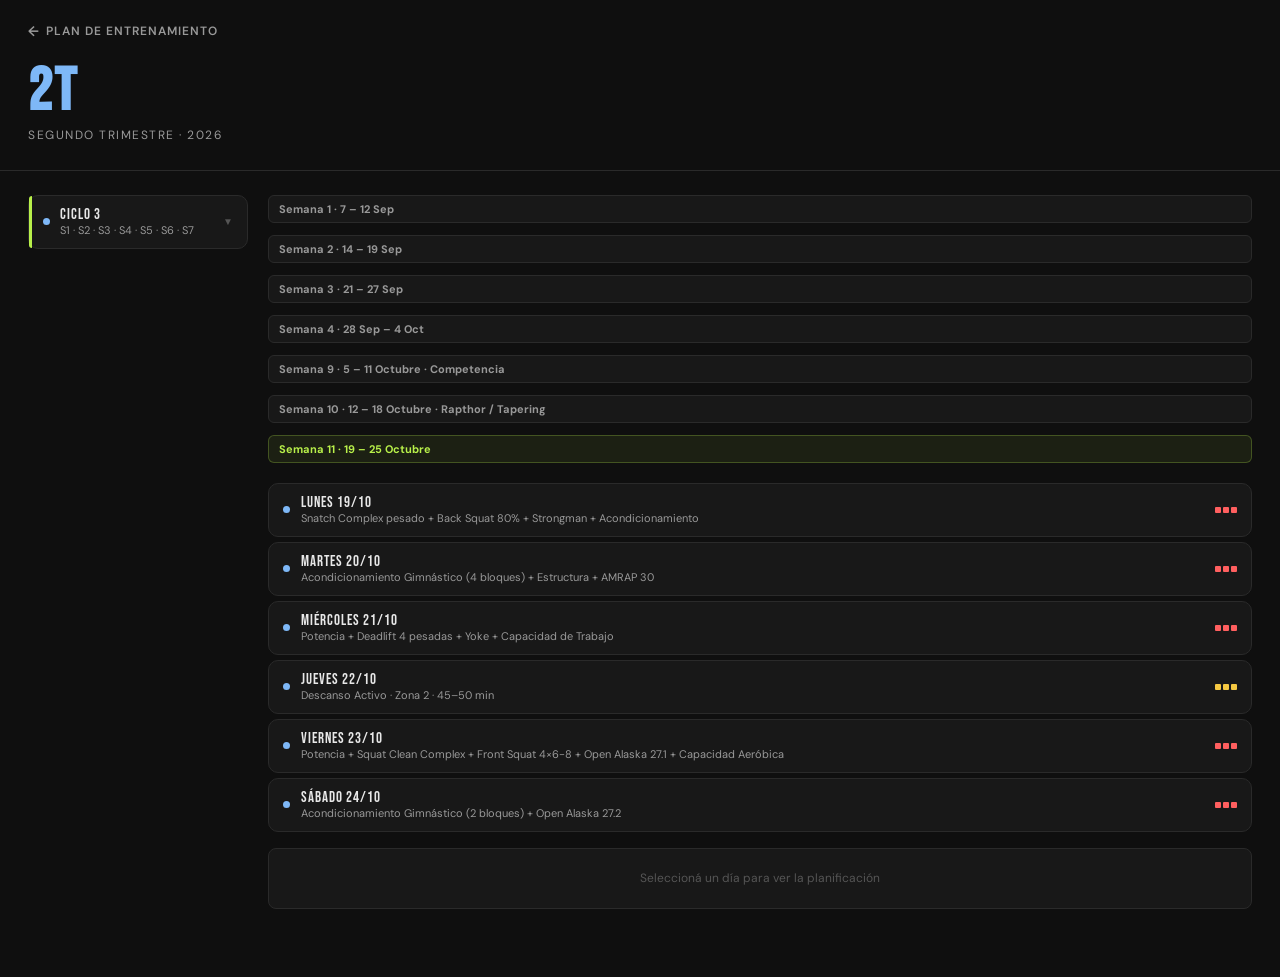
==== commit 5d928e9f: "2T: agregar Jue/Vie/Sáb de Semana 11 (22–24 Oct) - c3s7jue (22/10): Descanso Activo · Zona 2 · 45–50" ====
--- a/2t.html
+++ b/2t.html
@@ -6370,383 +6370,7 @@
 </details>
 </template>
 
-<script>
-// ── Datos de navegación 2T ──
-const PLAN2T = {
-  ciclos: [
-    {
-      id: 'c1', label: 'Ciclo 1', sub: 'S1 · S2 · S3 · S4 · S5',
-      semanas: [
-        {
-          id: 'c1s1', label: 'Semana 1', rango: '7 – 11 Julio',
-          dias: [
-            { id: 'c1s1mar', label: 'Martes 7/7',    sub: 'Jerk + Strict Press + Fuerza Gimnástica + Estructura',  carga: 'high-med', contenido: 't-c1s1mar-content' },
-            { id: 'c1s1mie', label: 'Miércoles 8/7', sub: 'Práctica Gimnástica + Squat Clean + Metcon 16\'',        carga: 'high',     contenido: 't-c1s1mie-content' },
-            { id: 'c1s1jue', label: 'Jueves 9/7',    sub: 'Descanso · Día de la Independencia 🇦🇷',                carga: 'off',      contenido: 't-c1s1jue-content' },
-            { id: 'c1s1vie', label: 'Viernes 10/7',  sub: 'Snatch Complex + Front Squat + Fuerza Gimnástica + 2 Metcons', carga: 'high', contenido: 't-c1s1vie-content' },
-            { id: 'c1s1sab', label: 'Sábado 11/7',   sub: 'Mash Competitivo · 3 Metcons',                          carga: 'high',     contenido: 't-c1s1sab-content' },
-          ]
-        },
-        {
-          id: 'c1s2', label: 'Semana 2', rango: '13 – 18 Julio',
-          dias: [
-            { id: 'c1s2lun', label: 'Lunes 13/7',    sub: 'Snatch Complex + Back Squat + 2 WODs',                  carga: 'high',     contenido: 't-c1s2lun-content' },
-            { id: 'c1s2mar', label: 'Martes 14/7',   sub: 'Push Jerk + Strict Press + HSPU Skill + Fartlek 40\'',  carga: 'high-med', contenido: 't-c1s2mar-content' },
-            { id: 'c1s2mie', label: 'Miércoles 15/7',sub: 'Power Clean + Deadlift + AMRAP 20\' + Strongman',       carga: 'high',     contenido: 't-c1s2mie-content' },
-            { id: 'c1s2jue', label: 'Jueves 16/7',   sub: 'Zona 2 · 45\' Running',                                 carga: 'med',      contenido: 't-c1s2jue-content' },
-            { id: 'c1s2vie', label: 'Viernes 17/7',  sub: 'Clean Complex + Front Squat + 2 Metcons + Estructura',  carga: 'high',     contenido: 't-c1s2vie-content' },
-            { id: 'c1s2sab', label: 'Sábado 18/7',   sub: 'Bench Press + OHS + 3 Eventos Competitivos',            carga: 'high',     contenido: 't-c1s2sab-content' },
-          ]
-        },
-        {
-          id: 'c1s3', label: 'Semana 3', sub: 'S3', rango: '20 – 25 Julio',
-          dias: [
-            { id: 'c1s3lun', label: 'Lunes 20/7',    sub: 'Snatch Complex + Back Squat + 2 WODs',                   carga: 'high',     contenido: 't-c1s3lun-content' },
-            { id: 'c1s3mar', label: 'Martes 21/7',   sub: 'Split Jerk + Strict Press + Habilidad Gimn + WOD Z2',    carga: 'high-med', contenido: 't-c1s3mar-content' },
-            { id: 'c1s3mie', label: 'Miércoles 22/7',sub: 'Squat Clean + Deadlift + Metcon TC 20\' + Strongman',   carga: 'high',     contenido: 't-c1s3mie-content' },
-            { id: 'c1s3jue', label: 'Jueves 23/7',   sub: 'Zona 2 · LSD 45\'',                                     carga: 'med',      contenido: 't-c1s3jue-content' },
-            { id: 'c1s3vie', label: 'Viernes 24/7',  sub: 'Clean Complex + Front Squat + Metcon + Estructura',      carga: 'high',     contenido: 't-c1s3vie-content' },
-            { id: 'c1s3sab', label: 'Sábado 25/7',   sub: 'Habilidad Gimn + Bench + OHS + 3 Eventos',               carga: 'high',     contenido: 't-c1s3sab-content' },
-          ]
-        },
-        {
-          id: 'c1s4', label: 'Semana 4', sub: 'S4', rango: '27 Jul – 1 Ago',
-          dias: [
-            { id: 'c1s4lun', label: 'Lunes 27/7',    sub: 'Snatch Complex EMOM + Back Squat + 2 WODs',              carga: 'high',     contenido: 't-c1s4lun-content' },
-            { id: 'c1s4mar', label: 'Martes 28/7',   sub: 'Jerk Complex + Strict Press + Habilidad Gimn + Pasadas', carga: 'high-med', contenido: 't-c1s4mar-content' },
-            { id: 'c1s4mie', label: 'Miércoles 29/7',sub: 'Clean Complex EMOM + Deadlift + AMRAP 18\' + Strongman',carga: 'high',     contenido: 't-c1s4mie-content' },
-            { id: 'c1s4jue', label: 'Jueves 30/7',   sub: 'Zona 2 · 45–50\' Running',                              carga: 'med',      contenido: 't-c1s4jue-content' },
-            { id: 'c1s4vie', label: 'Viernes 31/7',  sub: 'Complex EMOM + Front Squat + 2 Metcons + Estructura',    carga: 'high',     contenido: 't-c1s4vie-content' },
-            { id: 'c1s4sab', label: 'Sábado 1/8',    sub: 'Habilidad Gimn + Bench S3 + OHS S3 + 3 Eventos',         carga: 'high',     contenido: 't-c1s4sab-content' },
-          ]
-        },
-        {
-          id: 'c1s5', label: 'Semana 5', sub: 'S5 · Descarga', rango: '3 – 8 Agosto',
-          dias: [
-            { id: 'c1s5lun', label: 'Lunes 3/8',     sub: 'Snatch Técnico + Back Squat Descarga + 2 AMRAPs',        carga: 'high-med', contenido: 't-c1s5lun-content' },
-            { id: 'c1s5mar', label: 'Martes 4/8',    sub: 'Habilidad Gimn + Strict Press Descarga + 10×400m',       carga: 'high-med', contenido: 't-c1s5mar-content' },
-            { id: 'c1s5mie', label: 'Miércoles 5/8', sub: 'Clean Técnico + Deadlift Descarga + AMRAP 16\'',         carga: 'high-med', contenido: 't-c1s5mie-content' },
-            { id: 'c1s5jue', label: 'Jueves 6/8',    sub: 'Zona 2 · LSD 45\'',                                     carga: 'med',      contenido: 't-c1s5jue-content' },
-            { id: 'c1s5vie', label: 'Viernes 7/8',   sub: 'Clean & Jerk Técnico + Front Squat + 2 Metcons',         carga: 'high-med', contenido: 't-c1s5vie-content' },
-            { id: 'c1s5sab', label: 'Sábado 8/8',    sub: 'Habilidad Gimn + Bench + OHS · Sesión Larga',            carga: 'high-med', contenido: 't-c1s5sab-content' },
-          ]
-        }
-      ]
-    },
-    {
-      id: 'c2', label: 'Ciclo 2', sub: 'S1 · S2 · S3 · S4 · S5',
-      semanas: [
-        { id: 'c2s1', label: 'Semana 1', sub: 'S1', rango: '10 – 15 Agosto',
-          dias: [
-            { id: 'c2s1lun', label: 'Lunes 10/8',    sub: 'Snatch EMOM 1\'30" + Back Squat Cluster + Gimn Tracción + ATD WOD 26.1', carga: 'high', contenido: 't-c2s1lun-content' },
-            { id: 'c2s1mar', label: 'Martes 11/8',   sub: 'Push Jerk EMOM + Strict Press Cluster + HSPU Déficit + ATD WOD 26.2 + Running',  carga: 'high', contenido: 't-c2s1mar-content' },
-            { id: 'c2s1mie', label: 'Miércoles 12/8',sub: 'Squat Clean EMOM + Deadlift Cluster + ATD WOD 26.3 + Strongman',                 carga: 'high', contenido: 't-c2s1mie-content' },
-            { id: 'c2s1jue', label: 'Jueves 13/8',   sub: 'Zona 2 · 45-50 min',                                                             carga: 'med',  contenido: 't-c2s1jue-content' },
-            { id: 'c2s1vie', label: 'Viernes 14/8',  sub: 'Snatch Complex EMOM + Front Squat Cluster + 2 Metcons + Gimn',                  carga: 'high', contenido: 't-c2s1vie-content' },
-            { id: 'c2s1sab', label: 'Sábado 15/8',   sub: 'Bench Press + OHS Cluster + Metcon Competitivo 3 Eventos',                        carga: 'high', contenido: 't-c2s1sab-content' },
-          ]
-        },
-        { id: 'c2s2', label: 'Semana 2', sub: 'S2', rango: '17 – 22 Agosto',
-          dias: [
-            { id: 'c2s2lun', label: 'Lunes 17/8',   sub: 'Snatch Complex EMOM + Back Squat Cluster S2 + Metcon Ventanas + Accesorios',  carga: 'high', contenido: 't-c2s2lun-content' },
-            { id: 'c2s2mar', label: 'Martes 18/8',    sub: 'Jerk Complex EMOM + Strict Press Cluster S2 + HSW Fatiga + Running 5x800m',  carga: 'high', contenido: 't-c2s2mar-content' },
-            { id: 'c2s2mie', label: 'Miércoles 19/8', sub: 'Clean+FS Complex EMOM + Deadlift Cluster S2 + Metcon TC13 + Strongman',          carga: 'high', contenido: 't-c2s2mie-content' },
-            { id: 'c2s2jue', label: 'Jueves 20/8',    sub: 'Zona 2 · 5km Run',                                                               carga: 'med',  contenido: 't-c2s2jue-content' },
-            { id: 'c2s2vie', label: 'Viernes 21/8',   sub: 'HPC+HSC+PJ Complex EMOM + Front Squat Cluster S2 + HSW Metcon + Gimn',           carga: 'high', contenido: 't-c2s2vie-content' },
-            { id: 'c2s2sab', label: 'Sábado 22/8',    sub: 'Bench Press + OHS Cluster S2 + Gimn bajo Fatiga + Simulación Competencia',        carga: 'high', contenido: 't-c2s2sab-content' },
-          ]
-        },
-        { id: 'c2s3', label: 'Semana 3', sub: 'S3', rango: '24 – 29 Agosto',
-          dias: [
-            { id: 'c2s3lun', label: 'Lunes 24/8', sub: 'Snatch Complex EMOM + Back Squat Cluster S3 + Tracción + Row+Cleans + AMRAP', carga: 'high', contenido: 't-c2s3lun-content' },
-            { id: 'c2s3mar', label: 'Martes 25/8', sub: 'Jerk Complex EMOM + Strict Press Cluster S3 + HSW + Wall Walks + 300m/150m Sprints', carga: 'high', contenido: 't-c2s3mar-content' },
-            { id: 'c2s3mie', label: 'Miércoles 26/8', sub: 'Clean Complex EMOM + Deadlift Cluster S3 + WB Metcon TC20 + Rope Climb/Ring MU + Sled', carga: 'high', contenido: 't-c2s3mie-content' },
-            { id: 'c2s3jue', label: 'Jueves 27/8', sub: 'Zona 2 · 5-6km Run / 40 min Trote Suave', carga: 'off', contenido: 't-c2s3jue-content' },
-            { id: 'c2s3vie', label: 'Viernes 28/8', sub: 'Clean Complex EMOM + Front Squat Cluster S3 + Open ATD 26.1 + Pistols EMOM', carga: 'high', contenido: 't-c2s3vie-content' },
-            { id: 'c2s3sab', label: 'Sábado 29/8', sub: 'Bench Press + OHS Cluster S3 + 2T MASH 3 Eventos', carga: 'high', contenido: 't-c2s3sab-content' },
-          ]
-        },
-        { id: 'c2s4', label: 'Semana 4', sub: 'S4', rango: '31 Ago – 5 Sep',
-          dias: [
-            { id: 'c2s4lun', label: 'Lunes 31/8', sub: 'Track A: Descarga · Track B: Peaking · Snatch + Back Squat + Metcon', carga: 'high', contenido: 't-c2s4lun-content' },
-            { id: 'c2s4mar', label: 'Martes 1/9', sub: 'Track A: Descarga · Track B: Peaking · Jerk + Strict Press + Aeróbico', carga: 'high-med', contenido: 't-c2s4mar-content' },
-            { id: 'c2s4mie', label: 'Miércoles 2/9', sub: 'Track A: Descarga · Track B: Peaking · Squat Clean + Deadlift + Metcon', carga: 'high', contenido: 't-c2s4mie-content' },
-            { id: 'c2s4jue', label: 'Jueves 3/9', sub: 'Track A: Zona 2 Regenerativo · Track B: Descanso Total + Visualización', carga: 'off', contenido: 't-c2s4jue-content' },
-            { id: 'c2s4vie', label: 'Viernes 4/9', sub: 'Descarga · HPS Complex @65% + Front Squat @60% + Gimnástica + AMRAP 10', carga: 'med', contenido: 't-c2s4vie-content' },
-            { id: 'c2s4sab', label: 'Sábado 5/9', sub: 'Capacidad de Trabajo · 3 AMRAPs + 4 Ergs · Row/AB + OHS+MU / BJO+Snatch / TTB+WB+DU', carga: 'high', contenido: 't-c2s4sab-content' },
-          ]
-        }
-      ]
-    },
-    { id: 'c3', label: 'Ciclo 3', sub: 'S1 · S2 · S3 · S4 · S5 · S6 · S7',
-      semanas: [
-        { id: 'c3s1', label: 'Semana 1', sub: 'S1', rango: '7 – 12 Sep',
-          dias: [
-            { id: 'c3s1lun', label: 'Lunes 7/9', sub: 'Snatch Bloques EMOM + Back Squat Waves S1 + Test Tracción + 21-15-9 + Strongman', carga: 'high', contenido: 't-c3s1lun-content' },
-            { id: 'c3s1mar', label: 'Martes 8/9', sub: 'Push Jerk Cycling + Strict Press Waves S1 + Test Dips + Capacidad de Trabajo', carga: 'high', contenido: 't-c3s1mar-content' },
-            { id: 'c3s1mie', label: 'Miércoles 9/9', sub: 'Squat Clean Bloques EMOM + Deadlift Waves S1 + Test TTB + For Time Cleans/TTB/RC', carga: 'high', contenido: 't-c3s1mie-content' },
-            { id: 'c3s1jue', label: 'Jueves 10/9', sub: 'Fartlek Running · 200m Sprint / Fartlek / 200m Sprint · 35 min continuos', carga: 'med', contenido: 't-c3s1jue-content' },
-            { id: 'c3s1vie', label: 'Viernes 11/9', sub: 'Snatch Cycling + Front Squat Waves S1 + Test HSPU + Capacidad Trabajo + Strongman', carga: 'high', contenido: 't-c3s1vie-content' },
-            { id: 'c3s1sab', label: 'Sábado 12/9', sub: 'Thruster Cycling + Bench Press Waves S1 + Metcon Individual/Dupla/Cuarteto', carga: 'high', contenido: 't-c3s1sab-content' },
-          ]
-        },
-        {
-          id: 'c3s2', label: 'Semana 2', sub: 'S2', rango: '14 – 19 Sep',
-          dias: [
-            { id: 'c3s2lun', label: 'Lunes 14/9', sub: 'Snatch Hang Blocks EMOM + Back Squat Waves S2 + Tracción + Metcon 3 Scores + Strongman', carga: 'high', contenido: 't-c3s2lun-content' },
-            { id: 'c3s2mar', label: 'Martes 15/9', sub: 'Push Jerk BB Cycling + Push Press Waves S2 + Ring Dips Clusters + Capacidad de Trabajo + Accesorios', carga: 'high', contenido: 't-c3s2mar-content' },
-            { id: 'c3s2mie', label: 'Miércoles 16/9', sub: 'Squat Clean EMOM + Deadlift Waves S2 + T2B Clusters + AMRAPs con Chaleco + Strongman', carga: 'high', contenido: 't-c3s2mie-content' },
-            { id: 'c3s2jue', label: 'Jueves 17/9', sub: 'Zona 2 Regenerativa · 45–50 min Trote / Bike / Row', carga: 'low', contenido: 't-c3s2jue-content' },
-            { id: 'c3s2vie', label: 'Viernes 18/9', sub: 'Snatch Cycling + Front Squat Waves S2 + HSPU Clusters + Capacidad de Trabajo + Strongman', carga: 'high', contenido: 't-c3s2vie-content' },
-            { id: 'c3s2sab', label: 'Sábado 19/9', sub: 'Thruster Cycling + Bench Press Waves S2 + Competición Individual / Dupla / Trio / Cuarteto', carga: 'high', contenido: 't-c3s2sab-content' },
-          ]
-        },
-        {
-          id: 'c3s3', label: 'Semana 3', sub: 'S3', rango: '21 – 27 Sep',
-          dias: [
-            { id: 'c3s3lun', label: 'Lunes 21/9', sub: 'Squat Snatch EMOM + Back Squat Waves S3 + Pull-up Clusters + Metcon Indy/Dupla/Cuarteto + Strongman', carga: 'high', contenido: 't-c3s3lun-content' },
-            { id: 'c3s3mar', label: 'Martes 22/9', sub: 'Push Jerk Cycling + Push Press Waves S3 + Ring Dips Clusters + Fartlek Invertido', carga: 'high', contenido: 't-c3s3mar-content' },
-            { id: 'c3s3mie', label: 'Miércoles 23/9', sub: 'Squat Clean EMOM + Deadlift Waves S3 + T2B Clusters + Capacidad + Legless + Strongman', carga: 'high', contenido: 't-c3s3mie-content' },
-            { id: 'c3s3jue', label: 'Jueves 24/9', sub: 'Descanso Activo · Zona 2 · 45–50 min', carga: 'low', contenido: 't-c3s3jue-content' },
-            { id: 'c3s3vie', label: 'Viernes 25/9', sub: 'Snatch Cycling + Front Squat Waves S3 + HSPU + AMRAPs con Chaleco + Strongman', carga: 'high', contenido: 't-c3s3vie-content' },
-            { id: 'c3s3sab', label: 'Sábado 26/9', sub: 'Thruster Cycling + Bench Press Waves S3 + Competición Individual / Dupla / Cuarteto', carga: 'high', contenido: 't-c3s3sab-content' },
-          ]
-        },
-        {
-          id: 'c3s4', label: 'Semana 4', sub: 'S4 · Descarga', rango: '28 Sep – 4 Oct',
-          dias: [
-            { id: 'c3s4lun', label: 'Lunes 28/9', sub: 'Snatch Complex Descarga + Back Squat Descarga + Pull-up Max + Metcon RPE 7', carga: 'medium', contenido: 't-c3s4lun-content' },
-            { id: 'c3s4mar', label: 'Martes 29/9', sub: 'Split Jerk con pausas + Push Press Descarga + Ring Dips Max + Fartlek Sprint-a-Tempo', carga: 'medium', contenido: 't-c3s4mar-content' },
-            { id: 'c3s4mie', label: 'Miércoles 30/9', sub: 'Clean Complex Descarga + Deadlift Descarga + T2B/HSW Max + Metcon 5 Rondas', carga: 'medium', contenido: 't-c3s4mie-content' },
-            { id: 'c3s4jue', label: 'Jueves 1/10', sub: 'Descanso Activo Opcional · Zona 2 · 40–50 min', carga: 'low', contenido: 't-c3s4jue-content' },
-            { id: 'c3s4vie', label: 'Viernes 2/10', sub: 'Snatch Pull + Squat Snatch Descarga + Front Squat Descarga + HSPU Max + Metcon For Time', carga: 'medium', contenido: 't-c3s4vie-content' },
-            { id: 'c3s4sab', label: 'Sábado 3/10', sub: 'Competición Individual / Dupla / Cuarteto · HSPU + T2B + DU + Worm', carga: 'high', contenido: 't-c3s4sab-content' },
-          ]
-        },
-        {
-          id: 'c3s5', label: 'Semana 9', rango: '5 – 11 Octubre · Competencia',
-          dias: [
-            { id: 'c3s5lun', label: 'Lunes 5/10', sub: 'EMOM 20 Snatch + Back Squat 6RM + 2 Metcons', carga: 'high', contenido: 't-c3s5lun-content' },
-            { id: 'c3s5mar', label: 'Martes 6/10', sub: 'Push Press Olas + Capacidad Aeróbica en 3 bloques', carga: 'high', contenido: 't-c3s5mar-content' },
-            { id: 'c3s5mie', label: 'Miércoles 7/10', sub: 'Fuerza Mixta + Habilidad Gimnástica + Metcon 2 Rondas', carga: 'high', contenido: 't-c3s5mie-content' },
-            { id: 'c3s5jue', label: 'Jueves 8/10', sub: 'Descanso Activo · Zona 2 · 45–50 min', carga: 'medium', contenido: 't-c3s5jue-content' },
-            { id: 'c3s5vie', label: 'Viernes 9/10', sub: 'EMOM 20 Clean + Back Squat 4x6 + Acond. Mixto + Metcon 5 Rondas', carga: 'high', contenido: 't-c3s5vie-content' },
-          ]
-        },
-        {
-          id: 'c3s6', label: 'Semana 10', rango: '12 – 18 Octubre · Rapthor / Tapering',
-          dias: [
-            { id: 'c3s6lun', label: 'Lunes 13/10', sub: 'EMOM 20 Snatch + Front Squat 6RM + WOD 1 Freedom / Rapthor', carga: 'high', contenido: 't-c3s6lun-content' },
-            { id: 'c3s6mar', label: 'Martes 14/10', sub: 'Push Press Olas + Test Aeróbico + WOD 3 Freedom / WOD 2 Rapthor', carga: 'high', contenido: 't-c3s6mar-content' },
-            { id: 'c3s6mie', label: 'Miércoles 15/10', sub: 'Fuerza Mixta + Habilidad Gimnástica + Open 27.2 / Último evento Rapthor', carga: 'high', contenido: 't-c3s6mie-content' },
-            { id: 'c3s6jue', label: 'Jueves 16/10', sub: 'Descanso Activo / Descanso total si competís', carga: 'medium', contenido: 't-c3s6jue-content' },
-            { id: 'c3s6vie', label: 'Viernes 17/10', sub: 'EMOM 20 + Front Squat 4x6 + HSPU Déficit / Activación pre-compe', carga: 'high', contenido: 't-c3s6vie-content' },
-          ]
-        },
-        {
-          id: 'c3s7', label: 'Semana 11', rango: '19 – 25 Octubre',
-          dias: [
-            { id: 'c3s7lun', label: 'Lunes 19/10', sub: 'Snatch Complex pesado + Back Squat 80% + Strongman + Acondicionamiento', carga: 'high', contenido: 't-c3s7lun-content' },
-            { id: 'c3s7mar', label: 'Martes 20/10', sub: 'Acondicionamiento Gimnástico (4 bloques) + Estructura + AMRAP 30', carga: 'high', contenido: 't-c3s7mar-content' },
-            { id: 'c3s7mie', label: 'Miércoles 21/10', sub: 'Potencia + Deadlift 4 pesadas + Yoke + Capacidad de Trabajo', carga: 'high', contenido: 't-c3s7mie-content' },
-          ]
-        }
-      ]
-    }
-  ]
-};
-
-const ultimoCiclo = PLAN2T.ciclos[PLAN2T.ciclos.length - 1];
-let activeMes = ultimoCiclo.id;
-let activeSem = ultimoCiclo.semanas[ultimoCiclo.semanas.length - 1].id;
-let activeDay = null;
-
-function renderMeses() {
-  const list = document.getElementById('bwp-mes-list');
-  const cicloActivo = PLAN2T.ciclos.find(c => c.id === activeMes);
-  list.innerHTML = `
-    <div class="ciclo-dropdown" id="ciclo-dropdown">
-      <button class="ciclo-dropdown-btn" id="ciclo-dropdown-btn" onclick="toggleCicloDropdown(event)">
-        <div class="day-dot" style="background:var(--blue); flex-shrink:0;"></div>
-        <div class="day-btn-info">
-          <div class="day-btn-name">${cicloActivo ? cicloActivo.label : '—'}</div>
-          <div class="day-btn-sub">${cicloActivo ? cicloActivo.sub : ''}</div>
-        </div>
-        <span class="ciclo-chevron">▼</span>
-      </button>
-      <div class="ciclo-dropdown-panel" id="ciclo-dropdown-panel">
-        ${PLAN2T.ciclos.map(ciclo => `
-          <button class="ciclo-option ${ciclo.id === activeMes ? 'active' : ''}"
-            onclick="selectCiclo('${ciclo.id}', event)">
-            <div class="day-dot" style="background:var(--blue); flex-shrink:0;"></div>
-            <div class="day-btn-info">
-              <div class="day-btn-name">${ciclo.label}</div>
-              <div class="day-btn-sub">${ciclo.sub}</div>
-            </div>
-          </button>`).join('')}
-      </div>
-    </div>`;
-}
-
-function toggleCicloDropdown(e) {
-  if (e) e.stopPropagation();
-  const btn = document.getElementById('ciclo-dropdown-btn');
-  const panel = document.getElementById('ciclo-dropdown-panel');
-  if (!btn || !panel) return;
-  const isOpen = panel.classList.contains('open');
-  btn.classList.toggle('open', !isOpen);
-  panel.classList.toggle('open', !isOpen);
-}
-
-function selectCiclo(id, e) {
-  if (e) e.stopPropagation();
-  activeMes = id;
-  const ciclo = PLAN2T.ciclos.find(c => c.id === id);
-  activeSem = ciclo.semanas[0].id;
-  activeDay = null;
-  const btn = document.getElementById('ciclo-dropdown-btn');
-  const panel = document.getElementById('ciclo-dropdown-panel');
-  if (btn) btn.classList.remove('open');
-  if (panel) panel.classList.remove('open');
-  render();
-}
-
-document.addEventListener('click', function() {
-  const btn = document.getElementById('ciclo-dropdown-btn');
-  const panel = document.getElementById('ciclo-dropdown-panel');
-  if (btn) btn.classList.remove('open');
-  if (panel) panel.classList.remove('open');
-});
-
-function renderContent() {
-  const mes = PLAN2T.ciclos.find(m => m.id === activeMes);
-  if (!mes) return;
-
-  const semHeader = document.getElementById('bwp-sem-header');
-  semHeader.style.display = 'block';
-
-  const semBtns = document.getElementById('bwp-sem-btns');
-  semBtns.innerHTML = '';
-  mes.semanas.forEach(sem => {
-    const btn = document.createElement('button');
-    btn.className = 'bwp-sem-btn' + (sem.vacia ? ' bwp-sem-empty' : '') + (activeSem === sem.id ? ' bwp-sem-active' : '');
-    btn.textContent = `${sem.label} · ${sem.rango}`;
-    if (!sem.vacia) {
-      btn.onclick = () => { activeSem = sem.id; activeDay = null; render(); };
-    }
-    semBtns.appendChild(btn);
-  });
-
-  const sem = mes.semanas.find(s => s.id === activeSem);
-  const dayBtns = document.getElementById('bwp-day-btns');
-  const placeholder = document.getElementById('bwp-day-placeholder');
-  const dayContent = document.getElementById('bwp-day-content');
-  dayBtns.innerHTML = '';
-  dayContent.innerHTML = '';
-
-  if (!sem || sem.vacia) {
-    placeholder.style.display = 'block';
-    placeholder.innerHTML = 'El contenido se agregará cuando esté disponible.';
-    return;
-  }
-
-  sem.dias.forEach(dia => {
-    const btn = document.createElement('button');
-    btn.className = 'day-btn' + (activeDay === dia.id ? ' bwp-day-active' : '');
-    const pips = dia.carga === 'high'
-      ? '<div class="pip on-high"></div><div class="pip on-high"></div><div class="pip on-high"></div>'
-      : dia.carga === 'high-med'
-      ? '<div class="pip on-high"></div><div class="pip on-high"></div><div class="pip on-med"></div>'
-      : dia.carga === 'off'
-      ? '<div class="pip"></div><div class="pip"></div><div class="pip"></div>'
-      : '<div class="pip on-med"></div><div class="pip on-med"></div><div class="pip on-med"></div>';
-    btn.innerHTML = `
-      <div class="day-dot" style="background:var(--blue);"></div>
-      <div class="day-btn-info">
-        <div class="day-btn-name">${dia.label}</div>
-        <div class="day-btn-sub">${dia.sub}</div>
-      </div>
-      <div class="load-pips">${pips}</div>`;
-    btn.onclick = () => { activeDay = dia.id; render(); };
-    dayBtns.appendChild(btn);
-  });
-
-  if (!activeDay) {
-    placeholder.style.display = 'block';
-    placeholder.innerHTML = 'Seleccioná un día para ver la planificación';
-    return;
-  }
-
-  placeholder.style.display = 'none';
-  const dia = sem.dias.find(d => d.id === activeDay);
-  if (dia) {
-    const tpl = document.getElementById(dia.contenido);
-    if (tpl) {
-      dayContent.innerHTML = tpl.innerHTML;
-      initRMCalculators(dayContent);
-    }
-  }
-}
-
-function initRMCalculators(container) {
-  const wraps = container.querySelectorAll('.complex-wrap');
-  wraps.forEach(wrap => {
-    const items = wrap.querySelectorAll('.c-item-reps');
-    let hasPct = false;
-    items.forEach(el => { if (/\d+([.,]\d+)?%/.test(el.textContent)) hasPct = true; });
-    if (!hasPct) return;
-
-    items.forEach(el => { if (!el.dataset.orig) el.dataset.orig = el.textContent; });
-
-    const block = wrap.closest('details');
-    const titleEl = block ? block.querySelector('.block-title') : null;
-    const title = titleEl ? titleEl.textContent.trim() : 'RM';
-    const key = 'rm_2t_' + title.replace(/\s+/g, '_');
-
-    const bar = document.createElement('div');
-    bar.className = 'rm-bar';
-    bar.innerHTML = `<label>RM (kg)</label><input type="number" step="0.5" min="0" placeholder="0" class="rm-input"><button type="button" class="rm-clear">borrar</button>`;
-    wrap.parentElement.insertBefore(bar, wrap);
-
-    const input = bar.querySelector('.rm-input');
-    const clearBtn = bar.querySelector('.rm-clear');
-
-    const saved = localStorage.getItem(key);
-    if (saved) { input.value = saved; applyRM(items, saved); }
-
-    input.addEventListener('input', () => {
-      if (input.value) localStorage.setItem(key, input.value); else localStorage.removeItem(key);
-      applyRM(items, input.value);
-    });
-
-    clearBtn.addEventListener('click', () => {
-      input.value = '';
-      localStorage.removeItem(key);
-      applyRM(items, '');
-    });
-  });
-}
-
-function applyRM(items, rmStr) {
-  const rm = parseFloat(rmStr);
-  items.forEach(el => {
-    const orig = el.dataset.orig;
-    if (!rm || rm <= 0) { el.innerHTML = orig; return; }
-    el.innerHTML = orig.replace(/(\d+(?:[.,]\d+)?)%/g, (m, pctStr) => {
-      const pct = parseFloat(pctStr.replace(',', '.'));
-      const kg = Math.round((rm * pct / 100) * 2) / 2;
-      return `${m} <span class="c-item-kg">(${kg}kg)</span>`;
-    });
-  });
-}
-
-function render() {
-  renderMeses();
-  renderContent();
-}
-
-window.addEventListener('DOMContentLoaded', () => { render(); });
-</script>
+<script src="2t.js"></script>
 
 <template id="t-c3s5lun-content">
   <div class="plan-header">
@@ -8417,5 +8041,209 @@
   </details>
 </template>
 
+<template id="t-c3s7jue-content">
+<div class="plan-header">
+  <div class="plan-day-label" style="color:var(--blue)">Jueves 22 de Octubre · Ciclo 3 · Semana 11</div>
+  <div class="plan-title">Descanso Activo · Zona 2</div>
+  <div class="plan-tags">
+    <span class="tag tag-wod">Zona 2</span>
+    <span class="tag">Descanso Activo</span>
+  </div>
+</div>
+<details class="block" open>
+  <summary><span class="block-icon">🚶</span><div><div class="block-title">CAPACIDAD AERÓBICA · Zona 2</div><div class="block-subtitle">45–50 Minutos Continuos · RPE 5-6</div></div><span class="block-chevron">▼</span></summary>
+  <div class="block-body">
+    <div class="sub-label">Sesión Única</div>
+    <div class="ex-group">
+      <div class="ex-item"><div class="ex-bullet"></div><span class="ex-name">Trote Regenerativo puro o combinado con Bicicleta fija</span><span class="ex-detail">45–50 min · RPE 5-6</span></div>
+    </div>
+  </div>
+</details>
+</template>
+
+<template id="t-c3s7vie-content">
+<div class="plan-header">
+  <div class="plan-day-label" style="color:var(--blue)">Viernes 23 de Octubre · Ciclo 3 · Semana 11</div>
+  <div class="plan-title">Potencia · Squat Clean Complex · Front Squat · Open Alaska 27.1 · Capacidad Aeróbica</div>
+  <div class="plan-tags">
+    <span class="tag tag-oly">Olímpico</span>
+    <span class="tag tag-str">Front Squat</span>
+    <span class="tag tag-wod">Open 27.1</span>
+    <span class="tag tag-high">Carga Alta</span>
+  </div>
+</div>
+
+<div class="sub-label" style="color:var(--green)">Sesión 1</div>
+
+<details class="block">
+  <summary><span class="block-icon">🔥</span><div><div class="block-title">CALENTAMIENTO</div><div class="block-subtitle">3 Rondas</div></div><span class="block-chevron">▼</span></summary>
+  <div class="block-body">
+    <div class="sub-label">3 Rondas</div>
+    <div class="ex-group">
+      <div class="ex-item"><div class="ex-bullet"></div><span class="ex-name">5 Front Squats con pausa de 3" abajo</span><span class="ex-detail">Barra vacía</span></div>
+      <div class="ex-item"><div class="ex-bullet"></div><span class="ex-name">5 Hang Muscle Clean</span></div>
+      <div class="ex-item"><div class="ex-bullet"></div><span class="ex-name">5 Squat Clean</span></div>
+      <div class="ex-item"><div class="ex-bullet"></div><span class="ex-name">8 Strict Toes to Rings</span></div>
+      <div class="ex-item"><div class="ex-bullet"></div><span class="ex-name">15/15 L-Sit Flutter Kicks en paralelas</span></div>
+    </div>
+  </div>
+</details>
+
+<details class="block">
+  <summary><span class="block-icon">⚡</span><div><div class="block-title">POTENCIA</div><div class="block-subtitle">4 Series · DB Box Jump + Seated Box Jump</div></div><span class="block-chevron">▼</span></summary>
+  <div class="block-body">
+    <div class="sub-label">4 Series · Rest 1' entre series</div>
+    <div class="ex-group">
+      <div class="ex-item"><div class="ex-bullet"></div><span class="ex-name">5 DB Box Jump (cajón bajo)</span><span class="ex-detail">2 mancuernas de 7.5/5 kg por lado · caer lo más alto posible sobre el cajón</span></div>
+      <div class="ex-item"><div class="ex-bullet"></div><span class="ex-name">5 Seated Box Jump (cajón medio)</span><span class="ex-detail">Sin mancuernas · misma lógica de altura</span></div>
+    </div>
+  </div>
+</details>
+
+<details class="block">
+  <summary><span class="block-icon">🏋️</span><div><div class="block-title">LEVANTAMIENTO OLÍMPICO · Squat Clean</div><div class="block-subtitle">Complex pesado + Series + Clean Pull con déficit</div></div><span class="block-chevron">▼</span></summary>
+  <div class="block-body">
+    <div class="sub-label">A — Complex: buscar 1 rep pesada en ≤ 10 min</div>
+    <div class="ex-group">
+      <div class="ex-item"><div class="ex-bullet"></div><span class="ex-name">1 Squat Clean + 1 Low Hang Squat Clean + 1 Hang Squat Clean</span></div>
+    </div>
+    <div class="sub-label">B — 3 Series al 85–90% de la rep encontrada · Rest 2' entre series</div>
+    <div class="ex-group">
+      <div class="ex-item"><div class="ex-bullet"></div><span class="ex-name">1 complex completo</span></div>
+    </div>
+    <div class="sub-label">C — 3 Series de Clean Pull con déficit · Rest 2' entre series</div>
+    <div class="ex-group">
+      <div class="ex-item"><div class="ex-bullet"></div><span class="ex-name">5 Clean Pull con déficit</span><span class="ex-detail">Empezá al 85% y aumentá 5% por ronda · déficit máximo: un disco de 10 kg debajo de cada pie · si hay dolor de espalda o posición comprometida, sin déficit</span></div>
+    </div>
+  </div>
+</details>
+
+<details class="block">
+  <summary><span class="block-icon">💪</span><div><div class="block-title">FUERZA BÁSICA · Front Squat</div><div class="block-subtitle">4 × 6-8 al 80% 1RM · Rest 2'</div></div><span class="block-chevron">▼</span></summary>
+  <div class="block-body">
+    <div class="sub-label">4 Series</div>
+    <div class="ex-group">
+      <div class="ex-item"><div class="ex-bullet"></div><span class="ex-name">6–8 reps al 80% 1RM</span><span class="ex-detail">Descanso 2' entre series</span></div>
+    </div>
+  </div>
+</details>
+
+<details class="block">
+  <summary><span class="block-icon">🔁</span><div><div class="block-title">METCON · Open Alaska 27.1</div><div class="block-subtitle">For Time · Cap 10'</div></div><span class="block-chevron">▼</span></summary>
+  <div class="block-body">
+    <div class="wod-body">
+      <strong>For Time (Cap 10')</strong><br>
+      24 Burpees Over the Bar<br>
+      12 Shuttle Runs (2×5m)<br>
+      9 Bar Muscle Ups <em>(Elite y Rx)</em> / 16 C2B <em>(Adv)</em> / 18 Pull Ups <em>(Scaled)</em><br>
+      Rest 1'<br>
+      9 Bar Muscle Ups <em>(Elite y Rx)</em> / 16 C2B <em>(Adv)</em> / 18 Pull Ups <em>(Scaled)</em><br>
+      12 Shuttle Runs (2×5m)<br>
+      24 Burpees Over the Bar
+    </div>
+    <div class="note-box">Apuntá a terminar todo antes de los 7'.</div>
+  </div>
+</details>
+
+<div class="sub-label" style="color:var(--green)">Sesión 2</div>
+
+<details class="block">
+  <summary><span class="block-icon">🏃</span><div><div class="block-title">CAPACIDAD AERÓBICA</div><div class="block-subtitle">8 Series · Bike / Row alternados</div></div><span class="block-chevron">▼</span></summary>
+  <div class="block-body">
+    <div class="sub-label">8 Series (Bike + Row alternados)</div>
+    <div class="ex-group">
+      <div class="ex-item"><div class="ex-bullet"></div><span class="ex-name">60'' Assault Bike</span><span class="ex-detail">RPE 8-9</span></div>
+      <div class="ex-item"><div class="ex-bullet"></div><span class="ex-name">60'' Rest</span></div>
+      <div class="ex-item"><div class="ex-bullet"></div><span class="ex-name">60'' Row</span><span class="ex-detail">RPE 8-9</span></div>
+      <div class="ex-item"><div class="ex-bullet"></div><span class="ex-name">60'' Rest</span></div>
+    </div>
+    <div class="note-box">Si preferís, podés hacer todo corriendo (mismos tiempos e intensidades).</div>
+  </div>
+</details>
+
+<details class="block">
+  <summary><span class="block-icon">💪</span><div><div class="block-title">ESTRUCTURA</div><div class="block-subtitle">4 Series · Hip Thrust + DB Reverse Lunges</div></div><span class="block-chevron">▼</span></summary>
+  <div class="block-body">
+    <div class="sub-label">4 Series · Rest 2–3' entre series</div>
+    <div class="ex-group">
+      <div class="ex-item"><div class="ex-bullet"></div><span class="ex-name">Hip Thrust Pesado</span><span class="ex-detail">12-10-8-6 reps · aumentando peso · RIR 1</span></div>
+      <div class="ex-item"><div class="ex-bullet"></div><span class="ex-name">DB Reverse Lunges</span><span class="ex-detail">16-12-8-4 reps · misma lógica progresiva</span></div>
+    </div>
+  </div>
+</details>
+</template>
+
+<template id="t-c3s7sab-content">
+<div class="plan-header">
+  <div class="plan-day-label" style="color:var(--blue)">Sábado 24 de Octubre · Ciclo 3 · Semana 11</div>
+  <div class="plan-title">Acondicionamiento Gimnástico · Open Alaska 27.2</div>
+  <div class="plan-tags">
+    <span class="tag tag-skills">Gimnástica</span>
+    <span class="tag tag-wod">Open 27.2</span>
+    <span class="tag tag-high">Carga Alta</span>
+  </div>
+</div>
+
+<div class="sub-label" style="color:var(--green)">Sesión Única</div>
+
+<details class="block">
+  <summary><span class="block-icon">🔥</span><div><div class="block-title">CALENTAMIENTO</div><div class="block-subtitle">Pliometría + 3 Rondas</div></div><span class="block-chevron">▼</span></summary>
+  <div class="block-body">
+    <div class="sub-label">Pliometría — 4 Series</div>
+    <div class="ex-group">
+      <div class="ex-item"><div class="ex-bullet"></div><span class="ex-name">4 Push-ups to Box</span><span class="ex-detail">Empuje desde el piso cayendo con manos sobre cajón bajo o discos</span></div>
+    </div>
+    <div class="sub-label">3 Rondas</div>
+    <div class="ex-group">
+      <div class="ex-item"><div class="ex-bullet"></div><span class="ex-name">10 DB Bench Press</span></div>
+      <div class="ex-item"><div class="ex-bullet"></div><span class="ex-name">5 OHS con barra</span><span class="ex-detail">Pausa 3" abajo</span></div>
+      <div class="ex-item"><div class="ex-bullet"></div><span class="ex-name">10 Kip Swings en barra</span></div>
+      <div class="ex-item"><div class="ex-bullet"></div><span class="ex-name">15m Walking Lunges (Bodyweight)</span><span class="ex-detail">Con rotación de torso</span></div>
+    </div>
+  </div>
+</details>
+
+<details class="block">
+  <summary><span class="block-icon">🤸</span><div><div class="block-title">ACONDICIONAMIENTO GIMNÁSTICO · Bloque 1</div><div class="block-subtitle">5 Series · RMU + GHD + Row</div></div><span class="block-chevron">▼</span></summary>
+  <div class="block-body">
+    <div class="sub-label">5 Series · Rest 3' entre series</div>
+    <div class="ex-group">
+      <div class="ex-item"><div class="ex-bullet"></div><span class="ex-name">7× (1 RMU + 1 Ring Dip)</span><span class="ex-detail">Alternativa: BMU + Dip en barra</span></div>
+      <div class="ex-item"><div class="ex-bullet"></div><span class="ex-name">15 GHD Sit Up</span></div>
+      <div class="ex-item"><div class="ex-bullet"></div><span class="ex-name">25/20 Cal Row</span></div>
+    </div>
+    <div class="note-box" style="margin:12px 0 0 0;">Rest 10' antes del Bloque 2.</div>
+  </div>
+</details>
+
+<details class="block">
+  <summary><span class="block-icon">🤸</span><div><div class="block-title">ACONDICIONAMIENTO GIMNÁSTICO · Bloque 2</div><div class="block-subtitle">5 Series · HSPU + Ski Cals</div></div><span class="block-chevron">▼</span></summary>
+  <div class="block-body">
+    <div class="sub-label">5 Series · Rest 3' entre series · formato 1'+1'+1'</div>
+    <div class="ex-group">
+      <div class="ex-item"><div class="ex-bullet"></div><span class="ex-name">1' — 4 HSPU Kipping Déficit (bajando en 3'') + Max Ski Cals</span></div>
+      <div class="ex-item"><div class="ex-bullet"></div><span class="ex-name">1' — 8 HSPU Strict + Max Ski Cals</span></div>
+      <div class="ex-item"><div class="ex-bullet"></div><span class="ex-name">1' — 18 Push Ups + Max Ski Cals</span></div>
+    </div>
+  </div>
+</details>
+
+<details class="block">
+  <summary><span class="block-icon">🔁</span><div><div class="block-title">METCON · Open Alaska 27.2</div><div class="block-subtitle">AMRAP 7' + 1RM en 5'</div></div><span class="block-chevron">▼</span></summary>
+  <div class="block-body">
+    <div class="wod-body">
+      <strong>Del 0 al 7' — AMRAP</strong><br>
+      45 Double Unders <em>(Scaled: 60 Single Unders)</em><br>
+      15 Toes to Bar <em>(Scaled: Sit Ups)</em><br>
+      5 Hang Squat Snatch<br>
+      <em>50/35 kg (RX y Master) · 40/30 (Adv) · 35/25 (Scaled)</em>
+    </div>
+    <div class="wod-body" style="margin-top:8px;">
+      <strong>Del 7' al 12' — 1RM Hang Squat Snatch</strong>
+    </div>
+  </div>
+</details>
+</template>
+
 </body>
 </html>
